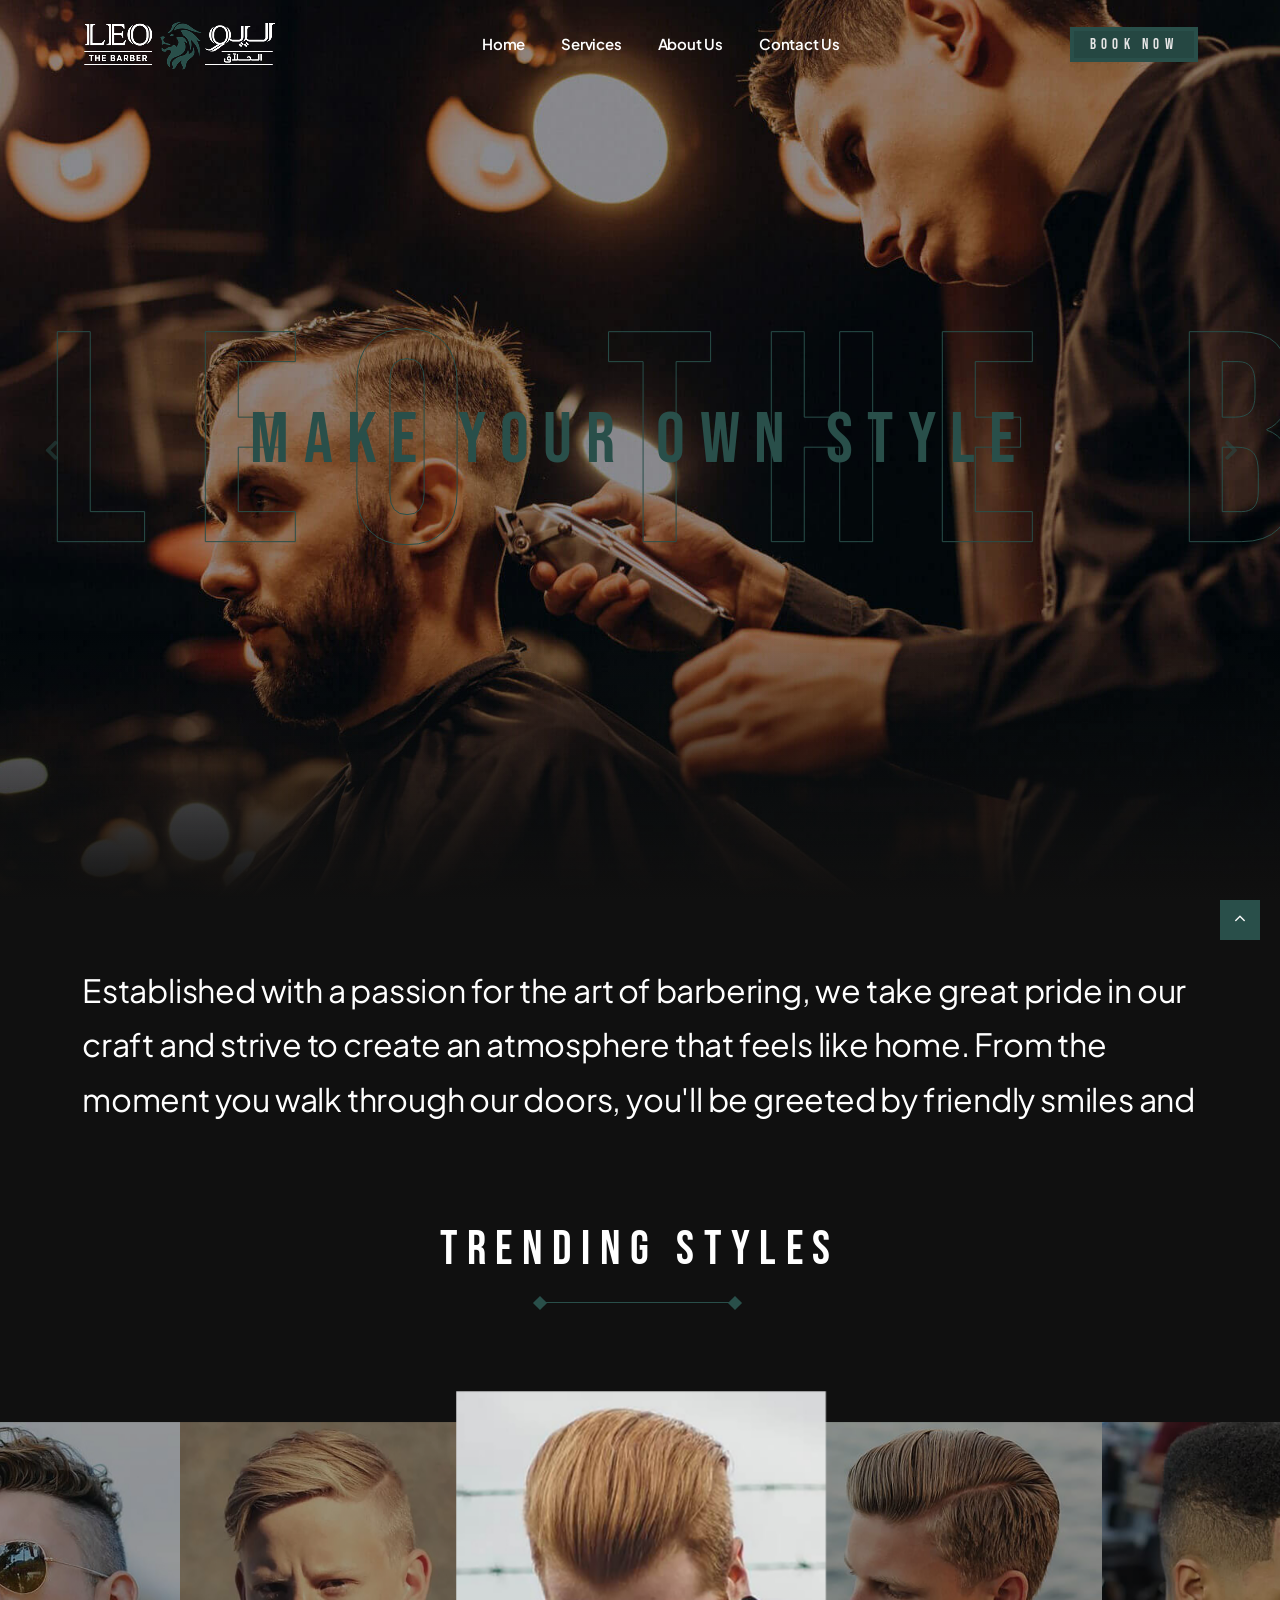
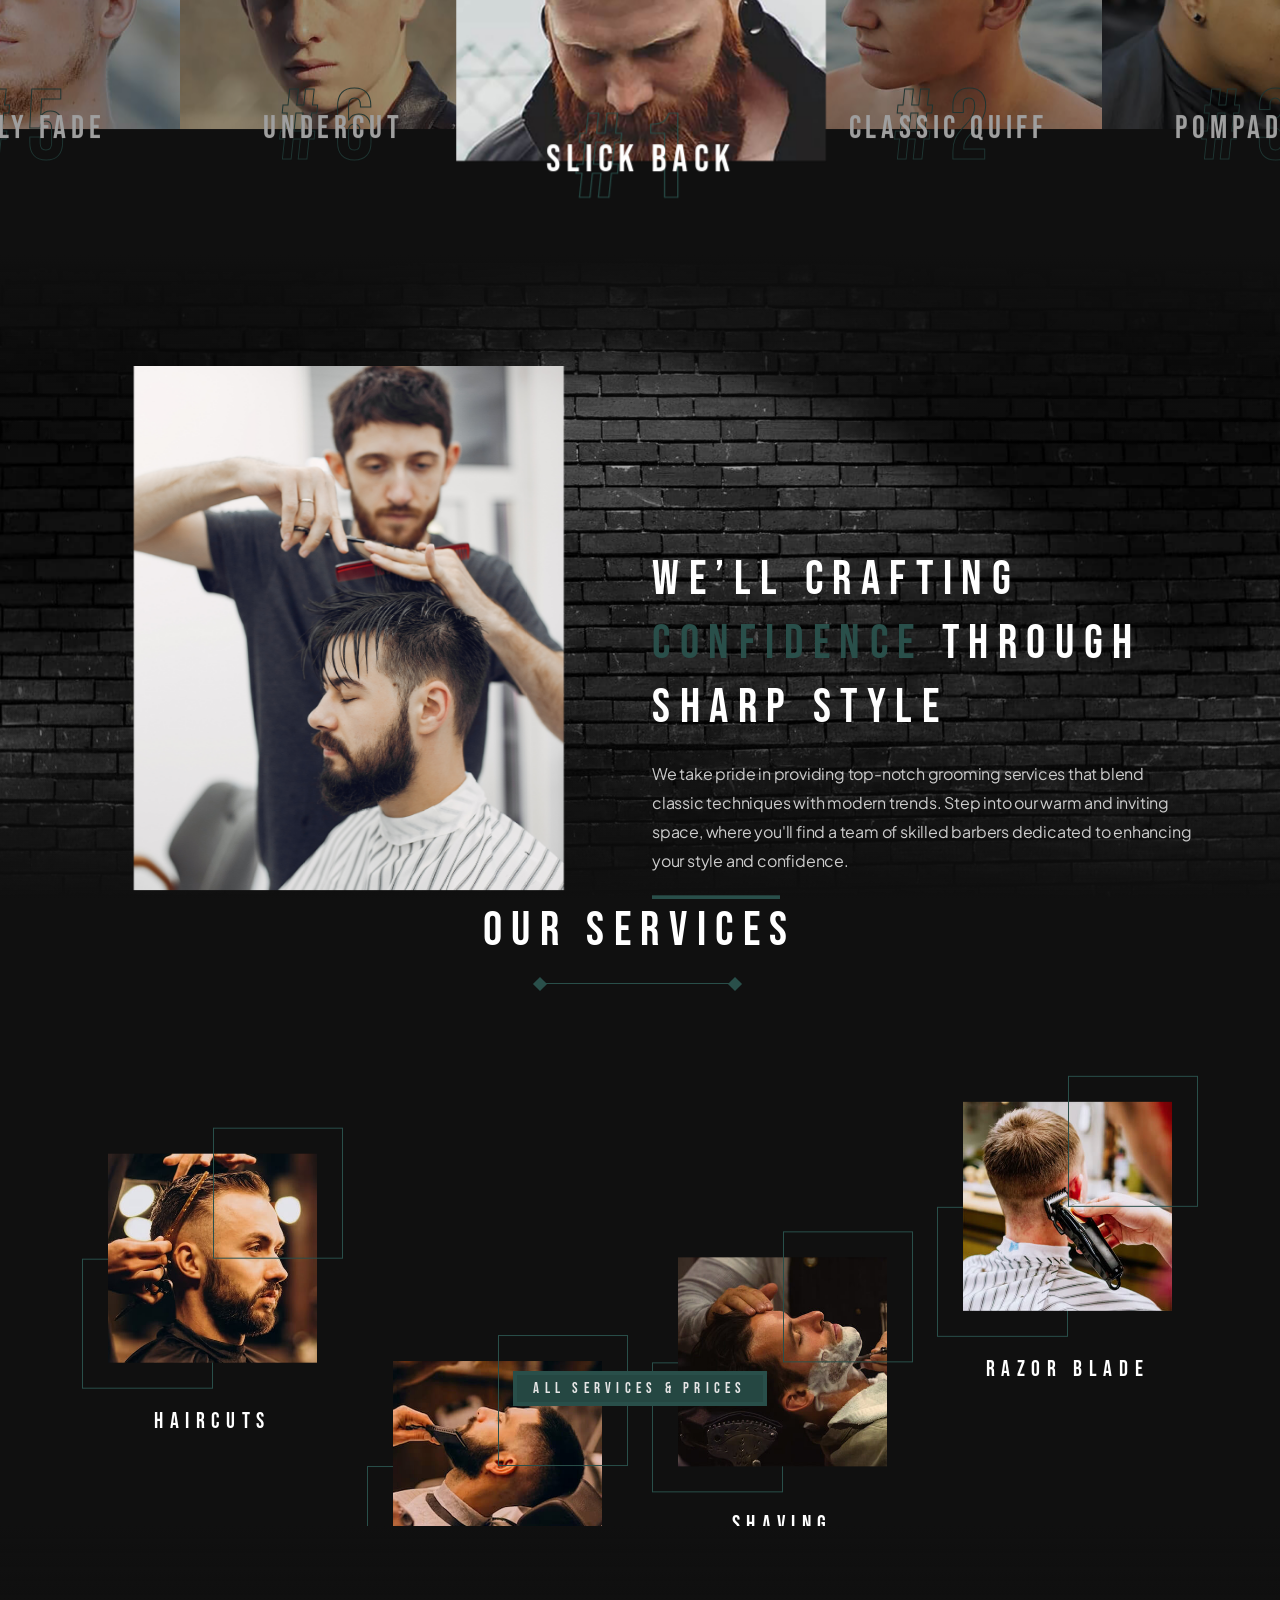
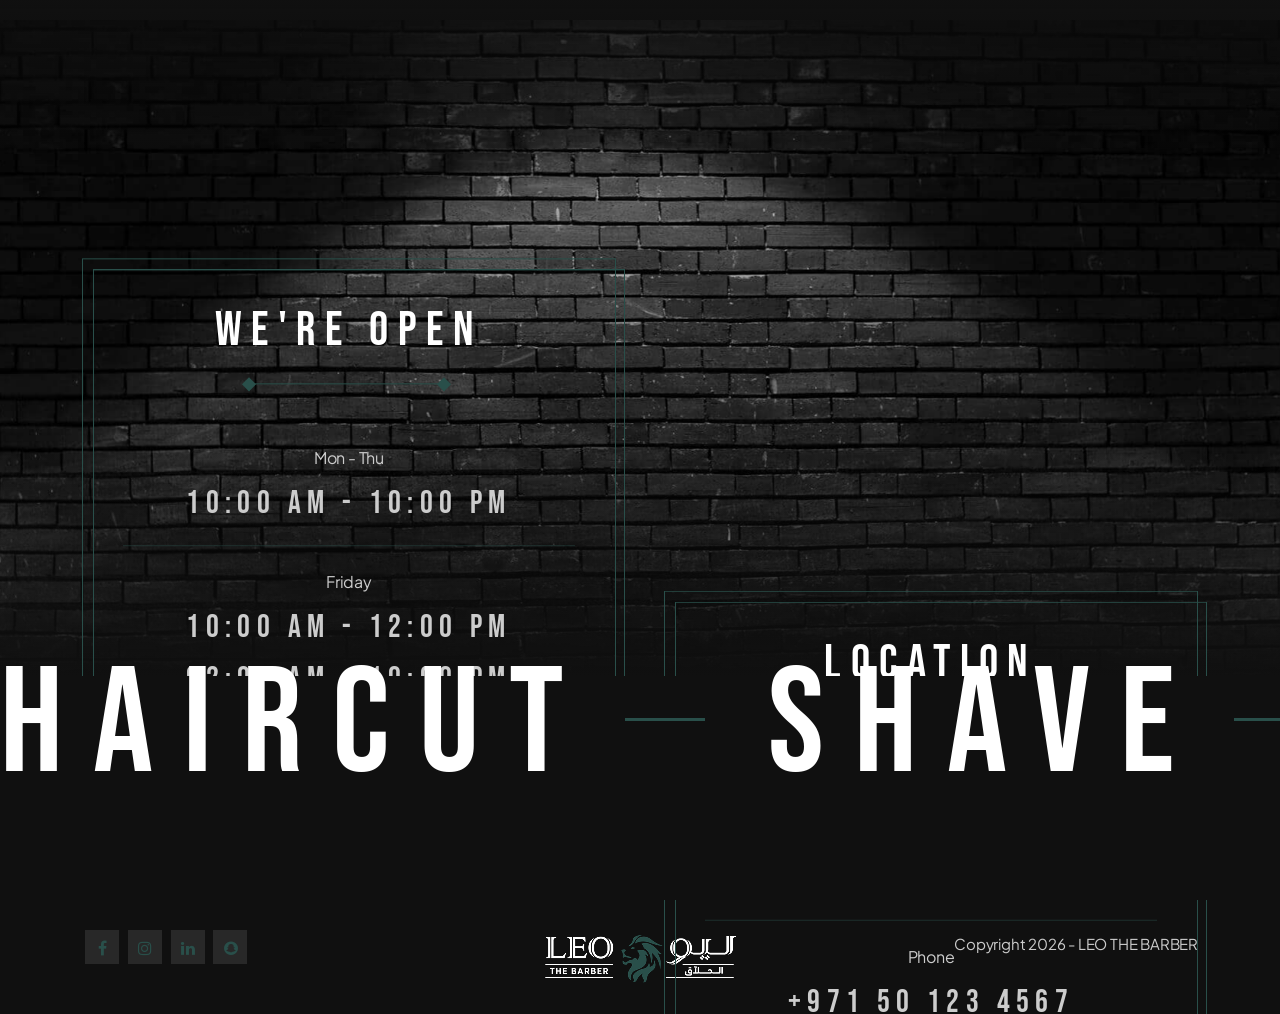
==== index.html @ 0f08e8a2 "leo demo" ====
<!DOCTYPE html>
<html lang="zxx">

<head>
    <title>LEO THE BARBER - Best Barber Shop in Dubai — Best barber shop in Dubai for men</title>
    <link rel="icon" href="images/icon.png" type="image/gif" sizes="16x16">
    <meta content="text/html;charset=utf-8" http-equiv="Content-Type">
    <meta content="width=device-width, initial-scale=1.0" name="viewport">
    <meta content="LEO THE BARBER - Best Barber Shop in Dubai — Best barber shop in Dubai for men" name="description">
    <meta content="" name="keywords">
    <meta content="" name="author">
    <!-- CSS Files
    ================================================== -->
    <link href="css/bootstrap.min.css" rel="stylesheet" type="text/css" id="bootstrap">
    <link href="css/mdb.min.css" rel="stylesheet" type="text/css" id="mdb">
    <link href="css/plugins.css" rel="stylesheet" type="text/css">
    <link href="css/style.css" rel="stylesheet" type="text/css">
    <link href="css/coloring.css" rel="stylesheet" type="text/css">
    <!-- color scheme -->
    <link id="colors" href="css/colors/scheme-01.css" rel="stylesheet" type="text/css">
</head>

<body class="dark-scheme">
    <div id="wrapper">

        <!-- page preloader begin -->
        <div id="de-loader"></div>
        <!-- page preloader close -->

        <!-- header begin -->
        <header class="transparent">
            <div class="container">
                <div class="row">
                    <div class="col-md-12">
                        <div class="de-flex sm-pt10">
                            <div class="de-flex-col">
                                <div class="de-flex-col">
                                    <!-- logo begin -->
                                    <div id="logo">
                                        <a href="index.html">
                                            <img class="logo-main" src="images/logo.png" alt="">
                                            <img class="logo-mobile" src="images/logo-mobile.png" alt="">
                                        </a>
                                    </div>
                                    <!-- logo close -->
                                </div>
                            </div>
                            <div class="de-flex-col header-col-mid">
                                <ul id="mainmenu">
                                    <li><a href="index.html">Home</a></li>
                                    <li><a href="services.html">Services</a></li>
                                    <li><a href="about.html">About Us</a></li>
                                    <li><a href="contact.html">Contact Us</a></li>
                                </ul>
                            </div>
                            <div class="de-flex-col">
                                <div class="menu_side_area">
                                    <a href="contact.html" class="btn-main">Book Now</a>
                                    <span id="menu-btn"></span>
                                </div>
                            </div>
                        </div>
                    </div>
                </div>
            </div>
        </header>
        <!-- header close -->
        <!-- content begin -->
        <div class="no-bottom no-top" id="content">
            <div id="top"></div>
            <section id="de-carousel" class="no-top no-bottom carousel slide text-light carousel-fade"
                data-mdb-ride="carousel" data-mdb-interval="5000" data-mdb-pause="false">
                <!-- Inner -->
                <div class="carousel-inner">
                    <!-- Single item -->
                    <div class="carousel-item active jarallax">
                        <img src="images/background/9.jpg" class="jarallax-img" alt="">
                        <div class="d-content relative z1000">
                            <div class="wm wm-carousel mt-30" data-jarallax-element="-50">
                                <div class="wow fadeInRight">LEO THE BARBER <span class="t2">barbershop</span></div>
                            </div>
                            <div class="top-center">
                                <div class="wow fadeInRight">
                                    <h1 class="id-color">Make Your Own Style</h1>
                                </div>
                            </div>
                            <div class="v-center">
                                <div class="container">
                                    <div class="row align-items-center">
                                        <div class="col-lg-6 offset-lg-3 d-flex">
                                        </div>
                                    </div>
                                </div>
                            </div>
                        </div>
                        <div class="de-gradient-edge-bottom"></div>
                    </div>
                    <!-- Single item -->
                    <div class="carousel-item jarallax">
                        <img src="images/background/2.jpg" class="jarallax-img" alt="">
                        <div class="d-content relative z1000">
                            <div class="wm wm-carousel mt-30" data-jarallax-element="-50">
                                <div class="wow fadeInRight">THE BEST CUT <span class="t2">in town</span></div>
                            </div>
                            <div class="top-center">
                                <div class="wow fadeInRight">
                                    <h1 class="id-color">Fresh Style, Fresh Vibes</h1>
                                </div>
                            </div>
                            <div class="v-center">
                                <div class="container">
                                    <div class="row align-items-center">
                                        <div class="col-lg-6 offset-lg-3 d-flex">
                                        </div>
                                    </div>
                                </div>
                            </div>
                        </div>
                        <div class="de-gradient-edge-bottom"></div>
                    </div>
                    <!-- Single item -->
                    <div class="carousel-item jarallax">
                        <img src="images/background/3.jpg" class="jarallax-img" alt="">
                        <div class="d-content relative z1000">
                            <div class="wm wm-carousel mt-30" data-jarallax-element="-50">
                                <div class="wow fadeInRight">YOUR LOOK <span class="t2">redefined</span></div>
                            </div>
                            <div class="top-center">
                                <div class="wow fadeInRight">
                                    <h1 class="id-color">Step In Stylish</h1>
                                </div>
                            </div>
                            <div class="v-center">
                                <div class="container">
                                    <div class="row align-items-center">
                                        <div class="col-lg-6 offset-lg-3 d-flex">
                                        </div>
                                    </div>
                                </div>
                            </div>
                        </div>
                        <div class="de-gradient-edge-bottom"></div>
                    </div>

                </div>
                <!-- Inner -->

                <!-- Controls -->
                <a class="carousel-control-prev" href="#de-carousel" role="button" data-mdb-slide="prev">
                    <span class="carousel-control-prev-icon" aria-hidden="true"></span>
                    <span class="sr-only">Previous</span>
                </a>
                <a class="carousel-control-next" href="#de-carousel" role="button" data-mdb-slide="next">
                    <span class="carousel-control-next-icon" aria-hidden="true"></span>
                    <span class="sr-only">Next</span>
                </a>
            </section>

            <section aria-label="section" class="no-top no-bottom">

                <div class="container">
                    <div class="row">
                        <div class="col-lg-12" data-jarallax-element="-50">
                            <p class="lead big wow fadeInUp">Established with a passion for the art of barbering, we
                                take great pride in our craft and strive to create an atmosphere that feels like home.
                                From the moment you walk through our doors, you'll be greeted by friendly smiles and a
                                warm ambiance that instantly puts you at ease.
                            </p>
                        </div>
                    </div>
                </div>
            </section>

            <section id="section-trending" class="pt80">
                <div class="container-fluid">
                    <div class="row">
                        <div class="col-lg-8 offset-lg-2 text-center">
                            <h2 class="wow fadeIn">Trending Styles</h2>
                            <div class="de-separator"></div>
                            <div class="spacer-single"></div>
                        </div>
                    </div>
                    <div class="row">
                        <div class="col-lg-12" data-jarallax-element="-20">
                            <div class="d-carousel wow fadeInRight">
                                <div id="item-carousel-big" class="owl-carousel no-hide owl-center" data-wow-delay="1s">
                                    <div class="c-item">
                                        <a href="#">
                                            <span class="c-item_info">
                                                <span class="c-item_title">Slick Back</span>
                                                <span class="c-item_wm">#1</span>
                                            </span>

                                            <div class="c-item_wrap">
                                                <img src="images/hairstyles/1.jpg" class="lazy img-fluid" alt="">
                                            </div>
                                        </a>
                                    </div>

                                    <div class="c-item">
                                        <a href="#">
                                            <span class="c-item_info">
                                                <span class="c-item_title">Classic Quiff</span>
                                                <span class="c-item_wm">#2</span>
                                            </span>

                                            <div class="c-item_wrap">
                                                <img src="images/hairstyles/2.jpg" class="lazy img-fluid" alt="">
                                            </div>
                                        </a>
                                    </div>

                                    <div class="c-item">
                                        <a href="#">
                                            <span class="c-item_info">
                                                <span class="c-item_title">Pompadour</span>
                                                <span class="c-item_wm">#3</span>
                                            </span>

                                            <div class="c-item_wrap">
                                                <img src="images/hairstyles/3.jpg" class="lazy img-fluid" alt="">
                                            </div>
                                        </a>
                                    </div>

                                    <div class="c-item">
                                        <a href="#">
                                            <span class="c-item_info">
                                                <span class="c-item_title">Fringe</span>
                                                <span class="c-item_wm">#4</span>
                                            </span>

                                            <div class="c-item_wrap">
                                                <img src="images/hairstyles/4.jpg" class="lazy img-fluid" alt="">
                                            </div>
                                        </a>
                                    </div>


                                    <div class="c-item">
                                        <a href="#">
                                            <span class="c-item_info">
                                                <span class="c-item_title">Curly Fade</span>
                                                <span class="c-item_wm">#5</span>
                                            </span>

                                            <div class="c-item_wrap">
                                                <img src="images/hairstyles/5.jpg" class="lazy img-fluid" alt="">
                                            </div>
                                        </a>
                                    </div>

                                    <div class="c-item">
                                        <a href="#">
                                            <span class="c-item_info">
                                                <span class="c-item_title">Undercut</span>
                                                <span class="c-item_wm">#6</span>
                                            </span>

                                            <div class="c-item_wrap">
                                                <img src="images/hairstyles/6.jpg" class="lazy img-fluid" alt="">
                                            </div>
                                        </a>
                                    </div>

                                </div>
                                <div class="d-arrow-left mod-a"><i class="fa fa-angle-left"></i></div>
                                <div class="d-arrow-right mod-a"><i class="fa fa-angle-right"></i></div>
                            </div>
                            <div class="spacer-double"></div>
                        </div>
                    </div>
                </div>
            </section>

            <section class="no-top jarallax">
                <div class="de-gradient-edge-top"></div>
                <img src="images/background/1.jpg" class="jarallax-img" alt="">
                <div class="container relative z1000">
                    <div class="row align-items-center">
                        <div class="col-lg-6" data-jarallax-element="-30">
                            <img src="images/misc/man-2.png" class="img-fluid wow fadeInRight" alt="">
                        </div>
                        <div class="col-lg-6" data-jarallax-element="-60">
                            <h2 class="wow fadeInRight" data-wow-delay=".3s">We’ll Crafting <span
                                    class="id-color">Confidence</span> Through Sharp Style</h2>
                            <p class="wow fadeInRight" data-wow-delay=".4s">We take pride in providing top-notch
                                grooming services that blend classic techniques with modern trends. Step into our warm
                                and inviting space, where you'll find a team of skilled barbers dedicated to enhancing
                                your style and confidence.</p>
                            <a href="book.html" class="btn-main wow fadeInRight" data-wow-delay=".5s">Book Now</a>
                        </div>
                    </div>
                </div>
                <div class="de-gradient-edge-bottom"></div>
            </section>

            <section aria-label="section" class="no-top">
                <div class="container">
                    <div class="row">
                        <div class="col-lg-12 text-center">
                            <h2 class="wow fadeIn">Our Services</h2>
                            <div class="de-separator"></div>
                        </div>
                        <div class="col-lg-3 text-center" data-jarallax-element="-20">
                            <div class="de-box-a">
                                <div class="d-image">
                                    <img src="images/services/1.jpg" alt="">
                                </div>
                                <div class="d-deco-1"></div>
                                <div class="d-deco-2"></div>
                            </div>
                            <div class="spacer-20"></div>
                            <h4>Haircuts</h4>
                        </div>

                        <div class="col-lg-3 text-center" data-jarallax-element="-60">
                            <div class="de-box-a">
                                <div class="d-image">
                                    <img src="images/services/2.jpg" alt="">
                                </div>
                                <div class="d-deco-1"></div>
                                <div class="d-deco-2"></div>
                            </div>
                            <div class="spacer-20"></div>
                            <h4>Beard</h4>
                        </div>

                        <div class="col-lg-3 text-center" data-jarallax-element="-40">
                            <div class="de-box-a">
                                <div class="d-image">
                                    <img src="images/services/3.jpg" alt="">
                                </div>
                                <div class="d-deco-1"></div>
                                <div class="d-deco-2"></div>
                            </div>
                            <div class="spacer-20"></div>
                            <h4>Shaving</h4>
                        </div>

                        <div class="col-lg-3 text-center" data-jarallax-element="-10">
                            <div class="de-box-a">
                                <div class="d-image">
                                    <img src="images/services/4.jpg" alt="">
                                </div>
                                <div class="d-deco-1"></div>
                                <div class="d-deco-2"></div>
                            </div>
                            <div class="spacer-20"></div>
                            <h4>Razor Blade</h4>
                        </div>
                    </div>
                    <div class="spacer-single"></div>
                    <div class="text-center">
                        <a href="services.html" class="btn-main">All Services &amp; Prices</a>
                    </div>
                </div>
            </section>

            <section class="jarallax no-top">
                <div class="de-gradient-edge-top"></div>
                <img src="images/background/1.jpg" class="jarallax-img" alt="">
                <div class="container relative z1000">
                    <div class="row gx-5">
                        <div class="col-lg-6 text-center" data-jarallax-element="-50">
                            <div class="d-sch-table">
                                <h2 class="wow fadeIn">We're Open</h2>
                                <div class="de-separator"></div>
                                <div class="d-col">
                                    <div class="d-title">Mon - Thu</div>
                                    <div class="d-content ">10:00 AM - 10:00 PM</div>
                                </div>
                                <div class="d-col">
                                    <div class="d-title">Friday</div>
                                    <div class="d-content ">10:00 AM - 12:00 PM</div>
                                    <div class="d-content ">02:00 AM - 10:00 PM</div>
                                </div>
                                <div class="d-col">
                                    <div class="d-title">Sat - Sun</div>
                                    <div class="d-content ">10:00 AM - 10:00 PM</div>
                                </div>
                                <div class="d-deco"></div>
                            </div>
                        </div>

                        <div class="col-lg-6 text-center" data-jarallax-element="-100">
                            <div class="d-sch-table">
                                <h2 class="wow fadeIn">Location</h2>
                                <div class="de-separator"></div>
                                <div class="d-col">
                                    <div class="d-title">Address</div>
                                    <div class="d-content ">Dubai, United Arab Emirates</div>
                                </div>
                                <div class="d-col">
                                    <div class="d-title">Phone</div>
                                    <div class="d-content ">+971 50 123 4567</div>
                                </div>
                                <div class="d-col">
                                    <div class="d-title">Email</div>
                                    <div class="d-content ">info@leothebarber.com</div>
                                </div>
                                <div class="d-deco"></div>
                            </div>
                        </div>
                    </div>
                </div>
                <div class="de-gradient-edge-bottom"></div>
            </section>

            <section aria-label="section" class="no-top">
                <div class="wow fadeInRight d-flex">
                    <div class="de-marquee-list wow">
                        <div class="d-item">
                            <span class="d-item-txt">Haircut</span>
                            <span class="d-item-display">
                                <i class="d-item-block"></i>
                            </span>
                            <span class="d-item-txt">Shave</span>
                            <span class="d-item-display">
                                <i class="d-item-block"></i>
                            </span>
                            <span class="d-item-txt">Faded</span>
                            <span class="d-item-display">
                                <i class="d-item-block"></i>
                            </span>
                            <span class="d-item-txt">Hair Dye</span>
                            <span class="d-item-display">
                                <i class="d-item-block"></i>
                            </span>
                            <span class="d-item-txt">Beard Trim</span>
                            <span class="d-item-display">
                                <i class="d-item-block"></i>
                            </span>
                            <span class="d-item-txt">Hair Color</span>
                            <span class="d-item-display">
                                <i class="d-item-block"></i>
                            </span>
                            <span class="d-item-txt">Facial</span>
                            <span class="d-item-display">
                                <i class="d-item-block"></i>
                            </span>
                            <span class="d-item-txt">Massage</span>
                            <span class="d-item-display">
                                <i class="d-item-block"></i>
                            </span>
                            <span class="d-item-txt">Hair Wash</span>
                            <span class="d-item-display">
                                <i class="d-item-block"></i>
                            </span>
                        </div>
                    </div>
                </div>
            </section>

        </div>
        <!-- content close -->
        <a href="#" id="back-to-top"></a>
        <!-- footer begin -->
        <footer>
            <div class="container">
                <div class="row g-4">

                    <div class="col-lg-4 text-lg-start text-center">
                        <div class="social-icons">
                            <a href="#"><i class="fa fa-facebook fa-lg"></i></a>
                            <a href="#"><i class="fa fa-instagram fa-lg"></i></a>
                            <a href="#"><i class="fa fa-linkedin fa-lg"></i></a>
                            <a href="#"><i class="fa fa-snapchat fa-lg"></i></a>
                        </div>
                    </div>
                    <div class="col-lg-4 text-lg-center text-center">
                        <img src="images/logo.png" class="" alt="">
                    </div>
                    <div class="col-lg-4 text-lg-end text-center">
                        Copyright 2026 - LEO THE BARBER
                    </div>
                </div>
            </div>
        </footer>
        <!-- footer close -->
    </div>

    <!-- Javascript Files
    ================================================== -->
    <script src="js/plugins.js"></script>
    <script src="js/designesia.js"></script>
    <script src="js/custom-marquee.js"></script>
</body>


</html>
---- css/style.css ----
/* ================================================== */

/* Blaxcut
/* created by designesia

@charset "utf-8";

Table of content:

* body
* header
  * subheader
* navigation
* content
* section
* footer
* sidebar
* blog
* products
* contact
* elements
  * address
  * border
  * box icon
  * breadcrumb
  * button and link
  * columns
  * counter
  * divider
  * dropcap
  * heading
  * icon font
  * list
  * map
  * package
  * page heading
  * pagination
  * pricing
  * preloader
  * progress bar
  * social icons
  * spacer
  * tabs
  * team
  * testimonial
* plugins
* media query
*/

/* ================================================== */

/* ================================================== */
/* import fonts */
/* ================================================== */

@import url('https://fonts.googleapis.com/css2?family=Plus+Jakarta+Sans:ital,wght@0,200;0,300;0,400;0,500;0,600;0,700;0,800;1,200;1,300;1,400;1,500;1,600;1,700;1,800&amp;display=swap');
@import url('https://fonts.googleapis.com/css2?family=Bebas+Neue:ital,wght@0,200;0,300;0,400;0,500;0,600;0,700;0,800;1,200;1,300;1,400;1,500;1,600;1,700;1,800&amp;display=swap');

/* ================================================== */
/* import icons */
/* ================================================== */

@import url("../fonts/font-awesome/css/font-awesome.css");
@import url("../fonts/elegant_font/HTML_CSS/style.css");
@import url("../fonts/et-line-font/style.css");
@import url("../fonts/icofont/icofont.min.css");

* {
  --title-font: "Bebas Neue", Helvetica, Arial, sans-serif;
  --body-font: "Plus Jakarta Sans", Helvetica, Arial, sans-serif;
  --border-default: solid 1px rgba(30, 30, 30, 1);
  --bg-color-even: #E8E8E8;
  --bg-color-odd: #F4F4F4;
  --bg-color-dark: #101010;
  --body-font-color: #757575;
  --dark-body-font-color: #cccccc;

}

.g-custom {
  --bs-gutter-x: 30px;
  --bs-gutter-y: 30px;
}

.g-custom-x {
  --bs-gutter-x: 30px;
}

/* ================================================== */


/* body */


/* ================================================== */

html {
  overflow-x: hidden;
  padding: 0;
  margin: 0;
  background: #ffffff;
}

body {
  font-family: var(--body-font);
  font-size: 16px;
  font-weight: 400;
  color: var(--body-font-color);
  padding: 0;
  line-height: 1.8em;
  word-spacing: 0px;
  letter-spacing: -0.2px;
}

.dark-scheme {
  color: var(--dark-body-font-color);
}

body.dark-scheme {
  background: var(--bg-color-even);
}

body.boxed {
  margin: 30px;
  overflow: hidden;
  border: solid 1px #eee;
}

body .owl-stage .owl-item {
  margin-bottom: 15px;

}

#wrapper {
  position: relative;
  overflow: hidden;
}

.de-navbar-left #wrapper {
  overflow: visible;
}

a,
a:hover {
  text-decoration: none;
}

a.a-underline {
  display: inline-block;
  position: relative;
  overflow: hidden;
}

a.a-underline span {
  display: block;
  position: relative;
  left: 0;
  bottom: 0;
  border-bottom: solid 1px #333;
  width: 0;
}

a.a-underline:hover span {
  width: 100%;
}

/* ================================================== */


/*  header  */


/* ================================================== */

header {
  width: 100%;
  position: absolute;
  left: 0;
  z-index: 1001;
  background: #2b313f;
  margin: 0;
  border-bottom: solid 1px rgba(255, 255, 255, 0);
}

header.header-s1 {
  top: 0;
}

header .info {
  display: none;
  color: #fff;
  padding: 10px 0 10px 0;
  width: 100%;
  z-index: 100;
  background: #242424;
}

header .info .col {
  display: inline-block;
  font-size: 12px;
}

header .info .col {
  padding-right: 30px;
}

header .info .col:last-child {
  padding-right: 0px;
}

header .info i {
  font-size: 14px;
  margin-right: 15px;
}

header .info .social.col {
  border: none;
}

header .info .social i {
  color: #fff;
  font-size: 14px;
  display: inline-block;
  float: none;
  padding: 0 10px 0 10px;
  margin: 0;
}

header .info strong {
  font-size: 12px;
}

header.header-bg {
  background: rgba(0, 0, 0, 0.5);
}

header.transparent {
  background: none;
}

body:not(.side-layout) header:not(.smaller):not(.header-mobile).header-light.transparent {
  background: rgba(255, 255, 255, 0.0);
}

header.autoshow {
  top: -120px;
  height: 70px !important;
}

header.autoshow.scrollOn,
header.autoshow.scrollOff {
  -o-transition: .5s;
  -ms-transition: .5s;
  -moz-transition: .5s;
  -webkit-transition: .5s;
  transition: .5s;
  outline: none;
}

header.autoshow.scrollOn {
  top: 0;
}

header.autoshow.scrollOff {
  top: -120px;
}

header div#logo {
  color: white;
  -webkit-transition: all 0.3s;
  -moz-transition: all 0.3s;
  -ms-transition: all 0.3s;
  -o-transition: all 0.3s;
  transition: all 0.3s;
}

header .logo-2 {
  display: none;
}

header .logo-scroll {
  display: none;
}

header .logo,
header .logo-2 {
  font-family: var(--body-font);
  color: #fff;
  font-size: 40px;
  font-weight: 300;
}

header .logo-2 {
  color: #333;
}

header.header-full nav {
  float: left;
}

header nav a {
  -webkit-transition: all 0.3s;
  -moz-transition: all 0.3s;
  -ms-transition: all 0.3s;
  -o-transition: all 0.3s;
  transition: all 0.3s;
}

header nav a:hover {
  color: #555;
}

header.smaller #mainmenu ul ul {
  top: 0px;
}

header.smaller {
  position: fixed;
  top: 0px;
  background: rgba(255, 255, 255, .5);
}


.scroll-down {
    margin-top: -90px;
}

.scroll-up {
    margin-top: 0;
}

header.header-center.scroll-down{
  margin-top: -175px;
}

header.header-center #logo-center{
  display: inline-block;
  padding-top: 40px;
}

header.header-center #mainmenu{
  display: inline-block;
}

header.header-center{
  text-align: center;
}

header.header-center #logo{
  display: none;
}

.dark-scheme header.smaller {
  background: rgba(16, 16, 16, .8);
}

header.smaller .btn-rsvp {
  height: 100px;
  padding-top: 55px;
}

.boxed header.smaller {
  margin-top: 0px;
}

header.smaller div#logo,
header.s2 div#logo {}

header.smaller .logo-init {
  display: none;
}

header.smaller #topbar.topbar-dark {
  background: rgba(34, 34, 34, .05);
}

header.smaller #topbar.topbar-dark a {
  color: #333333;
}

header .logo-mobile {
  display: none;
}

header.smaller.scroll-dark {
  background: var(--bg-color-even);
}

header.header-light .h-phone,
header.smaller.scroll-light .h-phone {
  color: #202020;
}

header:not(.header-light).smaller.scroll-light div#logo .logo {
  display: none;
}

header.smaller.scroll-light div#logo .logo-2 {
  display: inline-block;
}

header.smaller.scroll-light div#logo .logo-scroll {
  display: inline-block;
}

header.smaller.header-light div#logo .logo {
  display: none;
}

header.smaller.scroll-light .social-icons i {
  color: #333;
}

header.smaller.scroll-light #mainmenu li a,
header.smaller.scroll-light #mainmenu li.has-child:after {
  color: #333333;
}

header.smaller.scroll-light #mainmenu li li a:hover {
  color: #ffffff;
}

.logo-smaller div#logo {
  width: 150px;
  height: 30px;
  line-height: 65px;
  font-size: 30px;
}

.logo-smaller div#logo img {
  font-size: 30px;
}

header.smaller div#logo .logo-1 {
  display: none;
}

header.smaller div#logo .logo-2 {
  display: inline-block;
}

.logo-small {
  margin-bottom: 20px;
}

header.de_header_2 {
  height: 125px;
}

header.de_header_2.smaller {
  height: 70px;
}

header.de_header_2.smaller .info {
  position: absolute;
  opacity: 0;
  z-index: -1;
}

header.header-full {
  padding-left: 40px;
  padding-right: 40px;
}

header .header-row {
  text-align: center;
}

header .header-col {
  position: relative;
  height: 100%;
}

/* left col header */
header .header-col.left {
  float: left;
  padding: 0 30px 0 0;
  /* border-right:solid 1px rgba(255,255,255,.2); */
}

/* middle col header */
header .header-col.mid {
  float: right;
}

header .header-col.mid .social-icons {
  float: right;
  /* border-left:solid 1px rgba(255,255,255,.2); */
  padding: 0 30px 0 30px;
}


.header-col-right {
  text-align: right;
}


.de-navbar-left {
  background: #151618;
}

.de-navbar-left #logo {
  padding: 40px;
  text-align: center;
  width: 100%;
}

.de-navbar-left header {
  position: relative;
  display: block;
  width: 100%;
  height: 100%;
  left: 0;
  background: none;
  padding: 30px;
  padding-right: 20px;
}

.de-navbar-left header #mainmenu {
  float: none;
  margin: 0;
  padding: 0;
}

.de-navbar-left header #mainmenu>li {
  display: block;
  margin: 0;
  float: none;
  text-align: center;
  font-family: var(--body-font);
  letter-spacing: 5px;
  font-size: 14px;
  padding: 0;
  padding-top: 10px;
  padding-bottom: 10px;
  border-bottom: solid 1px rgba(255, 255, 255, .1);
}

.de_light.de-navbar-left header #mainmenu>li {
  border-bottom: solid 1px rgba(0, 0, 0, .05);
}

.de-navbar-left header #mainmenu>li>a {
  padding: 0;
  opacity: .5;
}

.de_light.de-navbar-left header #mainmenu>li>a {
  color: #222;
}

.de-navbar-left header #mainmenu>li a:hover {
  opacity: 1;
}

.de-navbar-left header #mainmenu>li>a:after {
  content: none;
}

.de-navbar-left header nav {
  float: none;
}

/* subheader */

#subheader {
  text-align: center;
  overflow: hidden;
  padding: 50px 0 120px 0;
  position: relative;
}

#subheader h1 {
  font-size: 48px;
  margin-top: 100px;
  margin-bottom: 10px;
  letter-spacing: 1rem;
  margin-left: .5rem;
}

#subheader.dark {
  background-color: #1A1C26;
}

#subheader.dark h1 {
  color: #fff;
}

.de-navbar-left #subheader {
  padding-bottom: 120px;
}

#subheader .crumb {
  font-size: 14px;
  letter-spacing: 3px;
}

#subheader.text-light .crumb {
  color: #fff;
}

#subheader .small-border-deco {
  display: block;
  margin: 0 auto;
  margin-top: 20px;
  width: 100%;
  height: 1px;
  background: rgba(255, 255, 255, .1);
}

#subheader .small-border-deco span {
  display: block;
  margin: 0 auto;
  height: 2px;
  width: 100px;
}

#subheader.dark h2,
#subheader.dark h4 {
  color: #fff;
}

#subheader.dark h2 {
  font-size: 48px;
}

#subheader.s2 {
  text-align: left;
  padding: 120px 0 20px;
  border: solid 1px #ddd;
  border-left: none;
  border-right: none;
}

.rtl #subheader.s2 {
  text-align: right;
}


#subheader.s2 h1,
#subheader.s2 .crumb {
  margin: 0;
  padding: 0;
}

#subheader.s2 .crumb {
  float: right;
  margin-top: 10px;
}

.rtl #subheader.s2 .crumb {
  float: left;
}

#subheader.sh-plain {
  padding: 100px 0 60px 0;
}

.de-navbar-left.de_light #subheader h1 {
  color: #222;
}

#profile_banner {
  min-height: 360px;
}

/* ================================================== */


/* navigation */


/* ================================================== */

#mainmenu {
  font-family: var(--body-font);
  font-size: 15px;
  margin: 0 auto;
  float: none;
}

#mainmenu.s2{
  font-family: var(--body-font);
}

#mainmenu ul {
  margin: 0px 0px;
  padding: 0px;
  height: 30px;
  background: #ffffff;
  color: var(--body-font-color);
}

#mainmenu ul:not(.mega) {
  border: solid 1px #dddddd;
}

.dark-scheme #mainmenu ul {
  background: #101010;
  border: solid 1px rgba(255, 255, 255, .1);
}

.dark-scheme #mainmenu ul.mega {
  background: #101010;
}

#mainmenu li {
  margin: 0px 0px;
  padding: 0px 0px;
  float: left;
  display: inline;
  list-style: none;
  position: relative;
}

#mainmenu>li {
  margin-right: 30px;
}

#mainmenu>li.has-child:after {
  font-family: FontAwesome;
  content: "\f078";
  padding-left: 5px;
  font-size: 8px;
  position: relative;
  top: -2px;
}

.rtl #mainmenu li.has-child:after {
  padding-left: 15px;
}

.header-light #mainmenu li.has-child:after {
  color: rgba(0, 0, 0, .5);
}

#mainmenu li>a {
  font-weight: 600;
  padding-right: 6px;
}

#mainmenu.s2 li>a{
  letter-spacing: 0;
}

#mainmenu li.has-child>a {
  padding-right: 0px;
}

#mainmenu a {
  position: relative;
  display: inline-block;
  padding: 30px 0;
  text-decoration: none;
  color: #ffffff;
  text-align: center;
  outline: none;
}

#mainmenu p {
  line-height: 1.8em;
  margin-bottom: 0;
}

header.header-light #mainmenu a {
  color: #35404e;
}

#mainmenu a span:not(.badge) {
  position: relative;
  width: 0%;
  color: #ffffff;
  display: block;
  font-size: 10px;
  text-transform: uppercase;
  line-height: 14px;
  border-bottom: solid 2px #ffffff;
}

#mainmenu li:hover a span:not(.badge) {
  width: 100%;
}

#mainmenu li li a span:not(.badge) {
  float: right;
  margin-top: 5px;
}

#mainmenu a.active span:not(.badge) {
  width: 100%;
  margin-left: 0%;
}

.header-light {
  border-bottom: solid 1px rgba(255, 255, 255, 0);
}

.header-light #mainmenu>li>a {
  color: #222;
}

#mainmenu li li {
  font-family: var(--body-font);
  font-size: 14px;
}

#mainmenu li li:last-child {
  border-bottom: none;
}

#mainmenu li li a {
  padding: 5px 15px;
  border-top: none;
  color: #606060;
  width: 100%;
  border-left: none;
  text-align: left;
  font-weight: normal;
  border-bottom: solid 1px rgba(255, 255, 255, .1);
  letter-spacing: 0;
}

#mainmenu li:last-child>a {
  border-bottom: none;
}

.dark-scheme #mainmenu li li a {
  color: #ffffff;
}

.rtl #mainmenu li li a {
  text-align: right;
}

#mainmenu li li a:hover {
  color: #111;
}

#mainmenu li li a:after {
  content: none;
}

#mainmenu li li a:hover,
#mainmenu ul li:hover>a {
  color: #fff;
}

#mainmenu li ul {
  width: 190px;
  height: auto;
  position: absolute;
  left: 0px;
  z-index: 10;
  visibility: hidden;
  opacity: 0;
  border-radius: 3px;
}

#mainmenu ul li b {
  background: #333;
  color: #ffffff;
  padding: 0 3px;
  padding-bottom: 3px;
  font-size: 10px;
  margin-right: 3px;
  border-radius: 2px;
  -moz-border-radius: 2px;
  -webkit-border-radius: 2px;
}

#mainmenu li li {
  font-size: 14px;
  display: block;
  float: none;
  text-transform: none;
}

#mainmenu li:hover>ul {
  visibility: visible;
  opacity: 1;
  margin-top: 0px;
}

/* before edited 
#mainmenu li ul ul {
    left: 100%;
    top: 0px;
}
*/

#mainmenu li ul ul {
  top: 0px;
  margin-left: 188px;
}

#mainmenu select {
  padding: 10px;
  height: 36px;
  font-size: 14px;
  border: none;
  background: #ff4200;
  color: #eceff3;
}

#mainmenu select option {
  padding: 10px;
}

#mainmenu .btn-type {
  padding: 0;
  margin: 0;
}

#mainmenu .btn-type a {
  background: #eee;
  padding: 0;
  margin: 0;
}

#mainmenu>li ul.mega {
  position: fixed;
  left: 0;
  height: 0%;
  width: 100%;
  visibility: hidden;
  opacity: 0;
  overflow: hidden;
  padding: 0;
  -webkit-box-shadow: none;
  -moz-box-shadow: none;
  box-shadow: none;
  background: none;
}

#mainmenu>li ul.mega .sb-menu {
  background: #fff;
  border-radius: 6px;
  -moz-border-radius: 6px;
  -webkit-border-radius: 6px;
  border: solid 1px #dddddd;
}

.dark-scheme #mainmenu>li ul.mega .sb-menu {
  background: #101010;
  border-color: rgba(255, 255, 255, .1);
}

#mainmenu li:hover ul.mega {
  visibility: visible;
  opacity: 1;
}

#mainmenu li ul.mega>li,
#mainmenu li ul.mega>li a {
  width: 100%;
}

#mainmenu li ul.mega li.title {
  padding: 0px 10px 15px 10px;
  text-align: left;
  color: #fff;
  font-weight: bold;
}

#mainmenu li ul.mega>li ul {
  position: static;
  visibility: visible;
  opacity: 1;
  left: 0;
  float: none;
  width: 100%;
}

#mainmenu ul.mega>li ul li {
  margin: 0;
  padding: 0;
}

#mainmenu ul.mega>li ul li:last-child {
  border-bottom: none;
}

#mainmenu li ul.mega .menu-content {
  background: #171A21;
  padding: 30px;
}

#mainmenu li ul.mega li.title {
  font-family: var(--main-font);
  padding: 0px;
  text-align: left;
  font-weight: bold;
  color: #586383;
}

#mainmenu ul.mega>li ul {
  border: none;
}

#mainmenu li ul.mega ul li a {
  background: none;
  padding: 2px 0;
}

#mainmenu li ul.mega ul li a:hover {
  color: #35404e;
}

#mainmenu .box-icon {
  margin-bottom: 10px;
  line-height: 1.6em;
  background: rgba(var(--primary-color-rgb), .1);
  padding: 15px;
  margin: 0;
  height: 100%;
}

#mainmenu .box-icon:hover {
  background: rgba(var(--secondary-color-rgb), .2);
}


.menu-col {
  list-style: none;
  margin: 0;
  padding: 0;
  font-weight: 500;
  font-size: 16px;
}

.menu-col i {
  margin-right: 10px;
  text-align: center;
  min-width: 20px;
}

.menu-col li {
  margin-bottom: 10px;
}

.menu-col li a {
  padding: 10px 16px;
  display: block;
  color: #333333;
  border-radius: 6px;
  -moz-border-radius: 6px;
  -webkit-border-radius: 6px;
}

.menu-col li a.active,
.menu-col li a.active i {
  color: #ffffff;
}



header.header-mobile #mainmenu>li ul.mega {
  visibility: visible;
  opacity: 1;
}

header:not(.header-mobile) #mainmenu>li:hover ul.mega {
  height: auto;
}

/* menu toggle for mobile */

#menu-btn {
  display: none;
  float: right;
  width: 32px;
  height: 32px;
  padding: 4px;
  text-align: center;
  cursor: poInter;
  color: #fff;
  margin-top: 0px;
  margin-left: 20px;
  line-height: 1.5em;
}

#menu-btn:before {
  font-family: FontAwesome;
  content: "\f0c9";
  font-size: 20px;
}

#menu-btn:hover {
  background: #fff;
}

#menu-btn:hover:before {
  color: #222;
}

.rtl #menu-btn {
  float: left;
}

header.header-mobile.header-light,
header.header-mobile.header-light #menu-btn,
header.header-mobile.header-light #menu-btn:hover {
  background: none;
}

header.header-mobile.header-light #menu-btn {
  color: #222;
}


header.header-mobile.header-center #logo{
  display: block;
}

header.header-mobile.header-center #logo-center{
  display: none;
}

/* user account menu */

.de-login-menu {
  position: relative;
}

.de-menu-profile {
  cursor: pointer;
}

.de-menu-profile img {
  width: 38px;
  border-radius: 30px;
  -moz-border-radius: 30px;
  -webkit-border-radius: 30px;
  margin-left: 5px;
  margin-bottom: 2px;
}

#de-click-menu-notification {
  position: relative;
}

#de-click-menu-notification .d-count {
  display: inline-block;
  position: absolute;
  z-index: 100;
  background: #333;
  line-height: 1em;
  padding: 6px;
  width: 22px;
  border-radius: 30px;
  -moz-border-radius: 30px;
  -webkit-border-radius: 30px;
  top: -10px;
  right: -10px;
  color: #ffffff;
  font-weight: bold;
  font-size: 10px;
}

.de-menu-notification {
  cursor: pointer;
  display: inline-block;
  width: 38px;
  height: 38px;
  background: #eeeeee;
  text-align: center;
  line-height: 32px;
  border-radius: 30px;
  padding-top: 3px;
  margin-left: 5px;
}

.dark-scheme .de-menu-notification {
  background: rgba(255, 255, 255, .2);
  color: #ffffff;
}

.rtl .de-menu-notification {
  margin-right: 5px;
}

.de-submenu {
  text-align: left;
  opacity: 0;
  position: absolute;
  right: 0;
  background: #ffffff;
  padding: 15px 20px;
  margin: 0;
  margin-top: 10px;
  width: 250px;
  border-radius: 6px;
  -moz-border-radius: 6px;
  -webkit-border-radius: 6px;
  z-index: 1000;
  border: solid 1px #eeeeee;
  box-shadow: 0 0 6px rgba(0, 0, 0, 0.05);
}

.dark-scheme .de-submenu {
  background: var(--dark-scheme-color);
  border: solid 1px rgba(255, 255, 255, .1);
}

.rtl .de-submenu {
  right: auto;
  left: 0;
}

.de-submenu.open {
  opacity: 1;
}

.de-submenu .d-balance {
  font-size: 14px;
}

.de-submenu h4 {
  font-weight: bold;
  display: block;
  margin: 0;
  padding: 0;
  font-size: 16px;
  margin-top: 5px;
}

.d-name h4 {
  line-height: 1.2em;
  margin-bottom: 0;
}

.d-name span {
  font-size: 15px;
}

.rtl .de-submenu h4,
.rtl .d-name,
.rtl .d-balance {
  text-align: right;
}

.de-submenu-profile {
  list-style: none;
  margin: 0;
  padding: 0;
}

.rtl .de-submenu-profile {
  text-align: right;
}

.de-submenu-profile a {
  color: #0d0c22;
  font-weight: bold;
  font-size: 14px;
  display: block;
  background: #fff;
}

.dark-scheme .de-submenu-profile a {
  color: #fff;
}

.de-submenu-profile li {
  padding: 5px 0;
}

.de-submenu-profile li.de-line {
  border-top: solid 1px #bbbbbb;
  margin: 10px 0 8px 0;
  padding: 0;
}

.de-submenu-profile i {
  text-align: center;
  padding: 7px;
  background: #eee;
  color: #ffffff;
  border-radius: 30px;
  width: 28px;
  margin-right: 5px;
}

.dark-scheme .de-submenu-profile i {
  background: rgba(255, 255, 255, .1);
}

.de-submenu .d-wallet {
  position: relative;
}

.de-submenu .d-wallet .d-wallet-address {
  margin: 0;
  padding: 0;
  display: block;
  max-width: 69%;
  overflow: hidden;
  position: relative;
}

.de-submenu .d-wallet #btn_copy {
  right: 0;
  bottom: 4px;
}

.rtl .de-submenu .d-wallet #btn_copy {
  right: auto;
  left: 0;
}


#de-submenu-notification ul {
  margin: 0;
  margin-top: 10px;
  padding: 0;
  list-style: none;
}

#de-submenu-notification li {
  line-height: 20px;
  margin-bottom: 15px;
}

#de-submenu-notification li .d-time {
  display: block;
  font-size: 14px;
  color: #727272;
}

.dark-scheme #de-submenu-notification li .d-time {
  color: #999999;
}

#de-submenu-notification li a {
  color: #0d0c22;
}

.dark-scheme #de-submenu-notification li a {
  color: #ffffff;
}

#de-submenu-notification li .d-desc {
  margin-left: 45px;
}

.rtl #de-submenu-notification li .d-desc {
  text-align: right;
  margin-left: 0;
  margin-right: 45px;
}

#de-submenu-notification li img {
  width: 32px;
  height: 32px;
  position: absolute;
  border-radius: 30px;
  -moz-border-radius: 30px;
  -webkit-border-radius: 30px;
}

.rtl #de-submenu-notification li img {
  right: 20px;
}

#de-submenu-notification li:last-child {
  margin-bottom: 0;
}

.de-submenu .d-line {
  margin: 15px 0 15px 0;
  border-top: solid 1px #bbbbbb;
}

.dark-scheme .de-submenu .d-line {
  border-top-color: rgba(255, 255, 255, .1);
}

/* user account menu close */

/* ================================================== */


/* content */


/* ================================================== */

#content {
  width: 100%;
  background: #ffffff;
  padding: 90px 0 90px 0;
  z-index: 100;
}

.de_light #content {
  background: #ffffff;
}

#content {
  background: #ffffff;
}

.dark-scheme #content {
  background: var(--bg-color-even);
}

/* ================================================== */


/* section */


/* ================================================== */

section {
  padding: 120px 0 120px 0;
  position: relative;
}

#content.zebra section:nth-child(even) {
  background: #fcfcfc;
}

section:not(.relative) {}

section.no-bg,
#content.no-bg {
  background: none !important;
}

.dark-scheme section {
  background: #101010;
}

.no-bg {
  background: none !important;
}

.bgcolor-variation {
  background: #f6f6f6;
}

.overlay-gradient {
  width: 100%;
  height: 100%;
  z-index: 100;
  top: 0;
  padding: 90px 0 90px 0;
}

.de-navbar-left .container-fluid .container {
  width: 100%;
}

.de-navbar-left section {
  padding: 70px;
}

.de_light section {
  background: #ffffff;
}

.section-fixed {
  position: fixed;
  width: 100%;
  min-height: 100%;
  height: auto;
}

.full-height {
  overflow: hidden;
}

#particles-js {
  width: 100%;
  height: 100%;
  position: absolute;
  z-index: 0;
}

.text_top {
  position: relative;
  z-index: 1000;
}

/* ================================================== */


/* footer */


/* ================================================== */

footer {
  /*background:url('../images/logo-big.png') -50% center no-repeat var(--primary-color) !important;*/
  padding: 30px 0 30px 0;
  font-size: 15px;
}

footer {
  background: var(--bg-color-dark);
}

footer.footer-light {
  background: #ffffff;
}

footer.footer-light a {
  color: #5d6371;
}

footer p {
  line-height: 1.8em;
}

.dark-scheme footer a {
  color: var(--dark-body-font-color);
}

footer.footer-black {
  background: #222222;
}

footer h5,
.de_light footer h5 {
  color: #fff;
  font-size: 18px;
  text-transform: none;
}

footer a {
  color: #ffffff;
  text-decoration: none !important;
}

.de-navbar-left footer {
  padding: 70px 70px 0 70px;
}

.subfooter {
  border-top: solid 1px rgba(255, 255, 255, .1);
  padding: 20px 0 20px 0;
}

.footer-light .subfooter {
  border-top: solid 1px rgba(0, 0, 0, .1);
}

.de-navbar-left .subfooter {
  background: none;
}

header.side-header {
  border-bottom: none;
  margin: 0;
}

header.side-header .social-icons-2 {
  margin: 0 auto;
  margin-top: 50px;
  float: none;
  text-align: center;
}

header.side-header .social-icons-2 a {
  display: inline-block;
  margin: 0 2px 0 2px;
  background: #555;
  width: 36px;
  height: 36px;
  padding-top: 5px;
  display: inline-block;
  text-align: center;
  border-radius: 20px;
  -moz-border-radius: 20px;
  -webkit-border-radius: 20px;
  opacity: .2;
}

.de_light header.side-header .social-icons-2 a {
  background: #fff;
  color: #333;
}

header.side-header .social-icons-2 a:hover {
  opacity: 1;
}

.de-navbar-left.de_light header,
.de-navbar-left.de_light {
  background: rgba(var(--secondary-color-rgb), .1);
}

header.header-light-transparent {
  background: rgba(255, 255, 255, .5);
}

header.header-solid.header-light #mainmenu>li>a {
  color: #555;
}

header.header-solid.header-light .info {
  background: #eee;
  color: #555;
}

header.header-solid.header-light .info .social i {
  color: #222;
}

header.header-solid {
  background: #fff;
}

header.smaller.header-dark {
  background: #222222;
  border: none;
}

header.smaller.header-dark #mainmenu a {
  color: #fff;
}

header.s2 {
  background: #ffffff !important;
  border-bottom: solid 1px #eee;
  top: 0;
}

header.s2 #mainmenu>li>a {
  padding-top: 18px;
  padding-bottom: 18px;
}

.side-layout header.smaller.header-dark #mainmenu>li {
  border-bottom: solid 1px rgba(255, 255, 255, .1);
}

.side-layout header.smaller.header-dark #mainmenu>li:last-child {
  border-bottom: none;
}

header.header-mobile {
  position: fixed !important;
  background: #fff;
  top: 0;
  padding-bottom: 10px;
}

header.header-mobile.menu-open {
  background: #ddd;
}

header.header-mobile .container {
  max-width: 100% !important;
  padding-left: 20px;
  padding-right: 20px;
}

.dark-scheme header.header-mobile {
  background: #101010;
}

header.header-mobile.has-topbar .header-row,
header.header-mobile.has-topbar .header-col {
  margin-top: 10px;
}

header.header-mobile nav {
  float: none;
}

header.header-mobile .logo {
  display: none;
}

header.header-mobile .btn-rsvp {
  padding-top: 40px;
  height: 90px;
}

header.header-mobile .logo-2 {
  display: inline-block;
}

header.header-mobile.header-light {
  background: #fff;
}

header.header-mobile #mainmenu ul {
  padding: 0;
}

header.header-solid.header-light {
  background: #fff;
}

header.header-light .logo {
  display: none;
}

header.header-light .logo-2 {
  display: inline-block;
}

/* topbar start here */

#topbar {
  z-index: 1000;
  width: 100%;
  overflow: hidden;
  top: 0;
  background: rgba(0, 0, 0, .05);
}

#topbar.topbar-dark {
  background: rgba(34, 34, 34, .2);
}

#topbar a {
  color: #323232;
  font-weight: 500;
  text-decoration: none;
}

#topbar.text-light a {
  color: #ffffff;
}

.topbar-left,
.topbar-right {
  display: flex;
}

.topbar-right {
  float: right;
}

.topbar-solid {
  background: #ffffff;
}

.tb-light {
  background: #ffffff;
}

#topbar:not(.topbar-noborder) .topbar-right .topbar-widget {
  border-left: solid 1px rgba(255, 255, 255, .1);
}

#topbar:not(.topbar-noborder) .topbar-right span:last-child {
  border-right: solid 1px rgba(255, 255, 255, .1);
}

#topbar:not(.topbar-noborder) .topbar-light .topbar-right .topbar-widget {
  border-left: solid 1px #eee;
}

#topbar:not(.topbar-noborder) .topbar-light .topbar-right span:last-child {
  border-right: solid 1px #eee;
}

#topbar:not(.topbar-noborder) .tb-light .topbar-right .topbar-widget {
  border-left: solid 1px rgba(0, 0, 0, .1);
}

#topbar:not(.topbar-noborder) .tb-light .topbar-right span:last-child {
  border-right: solid 1px rgba(0, 0, 0, .1);
}

/* topbar left content */
.topbar-left {
  float: left;
}

#topbar:not(.topbar-noborder) .topbar-left .topbar-widget {
  border-right: solid 1px rgba(255, 255, 255, .1);
}

#topbar:not(.topbar-noborder) .topbar-light .topbar-left .topbar-widget {
  border-right: solid 1px #eee;
}

#topbar:not(.topbar-noborder) .topbar-left span:first-child {
  border-left: solid 1px rgba(255, 255, 255, .1);
}

#topbar:not(.topbar-noborder) .tb-light .topbar-left .topbar-widget {
  border-right: solid 1px rgba(0, 0, 0, .1);
}

#topbar:not(.topbar-noborder) .tb-light .topbar-left span:first-child {
  border-left: solid 1px rgba(0, 0, 0, .1);
}

.h-phone {
  position: relative;
  font-weight: bold;
  color: #000000;
  font-family: var(--title-font);
  padding-left: 40px;
  font-size: 20px;
  padding-top: 22px;
}

.h-phone span {
  display: inline-block;
  position: absolute;
  left: 40px;
  top: 0;
  font-size: 14px;
  font-weight: 500;
}

.h-phone i {
  display: inline-block;
  position: absolute;
  font-size: 40px;
  left: 0;
  top: 12px
}

/* topbar widget */
.topbar-widget {
  font-size: 14px;
  display: flex;
  padding: 3px 15px;
  font-weight: 400;
  height: 40px;
}

.topbar-widget.widget-text {
  padding-top: 6px;
}

.topbar-widget i {
  font-size: 16px;
  margin-top: 8px;
  margin-right: 10px;
}

.h-sub .topbar-widget {
  padding: 12px;
}

.topbar-widget:before {
  float: left;
  position: relative;
  font-family: "FontAwesome";
  font-size: 16px;
  margin-right: 10px;
}

.topbar-widget.tb-phone:before {
  content: "\f095";
}

.topbar-widget.tb-email:before {
  content: "\f003";
}

.topbar-widget.tb-opening-hours:before {
  content: "\f017";
}

.topbar-widget.tb-social {
  padding: 0;
}

.topbar-widget.tb-social a {
  font-size: 14px;
  display: flex;
  padding: 5px;
  padding-left: 15px;
  display: inline-block;
  text-align: center;
}

.topbar-widget a span {
  font-weight: bold;
  margin-right: 10px;
  border-radius: 30px;
  -moz-border-radius: 30px;
  -webkit-border-radius: 30px;
}

#topbar:not(.topbar-noborder) .topbar-light .topbar-widget.tb-social a,
#topbar:not(.topbar-noborder) .topbar-light .topbar-widget.tb-social a:first-child {
  border-left: solid 1px rgba(0, 0, 0, .1);
}

#topbar:not(.topbar-noborder) .topbar-widget.tb-social a {
  border-left: solid 1px rgba(255, 255, 255, .1);
}

.tb-light .topbar-widget.tb-social a {
  border-left: solid 1px rgba(0, 0, 0, .1);
}

.topbar-widget.tb-social a:first-child {
  border: none;
}

/* topbar end here */

#de-sidebar {
  padding: 0px;
}

/* ================================================== */


/* blog */


/* ================================================== */

.blog-list {
  margin: 0;
  padding: 0;
}

/* blog list */

.blog-list>div {
  list-style: none;
  line-height: 1.7em;
  margin-top: 0px;
  border-bottom: solid 1px rgba(255, 255, 255, .1);
  margin-bottom: 20px;
}

.blog-list img {
  margin-bottom: 20px;
}

.de_light .blog-list li {
  border-bottom: solid 1px #ddd;
}

.blog-list h4 {
  margin-top: 20px;
}

.blog-list h4 a {
  color: #fff;
}

.de_light .blog-list h4 a {
  color: #222222;
}

.de_light .text-light .blog-list h4 a {
  color: #fff;
}

.blog-list .btn-more {
  padding: 3px 25px 3px 25px;
  color: #111;
  text-transform: uppercase;
  text-decoration: none;
  font-weight: 700;
  float: right;
}

.blog-list .btn-more:hover {
  background: #fff;
}

.de_light .blog-list .btn-more:hover {
  background: #222;
  color: #fff;
}

.blog-list .post-text {
  padding-left: 80px;
}

.bloglist .post-text a.btn-main {
  display: inline-block;
  margin-top: 0px;
  padding: 5px 25px;
}

.blog-list .blog-slider {
  margin-bottom: -60px;
}

.blog-list .date-box {
  position: absolute;
  text-align: center;
  text-shadow: none;
}

.blog-list .date-box .day,
.blog-list .date-box .month {
  display: block;
  color: #fff;
  text-align: center;
  width: 40px;
  z-index: 100;
}

.de_light .blog-list .date-box .month {
  color: #222222;
}

.blog-list .date-box {
  text-align: center;
  background: #f6f6f6;
  padding: 10px;
}

.blog-list .date-box .month {
  font-size: 14px;
}

.blog-list .date-box .day {
  font-family: var(--body-font);
  color: #222222;
  font-weight: bold;
  font-size: 28px;
}

.blog-list .date-box .month {
  font-family: var(--body-font);
  color: #fff;
  font-size: 13px;
  letter-spacing: 3px;
}

.de_light .blog-list .date-box .month {
  border-bottom-color: #ddd;
}

.de_light .text-light .blog-list .date-box .month {
  color: #fff;
}

/* de-bloglist-type-1 */
.de-bloglist-type-1 .d-content {
  display: block;
  border-bottom: solid 1px rgba(0, 0, 0, .1);
  padding-bottom: 15px;
  margin-bottom: 10px;
}

.de-bloglist-type-1 .d-image {
  position: absolute;
  overflow: hidden;
  width: 80px;
  border-radius: 3px;
  -moz-border-radius: 3px;
  -webkit-border-radius: 3px;
}

.de-bloglist-type-1 .d-image img {
  width: 100%;
}

.de-bloglist-type-1 .d-content {
  padding-left: 100px;
}

.de-bloglist-type-1 .d-content h4 {
  font-size: 16px;
  margin-bottom: 2px;
}

.de-bloglist-type-1 .d-date {
  position: relative;
  font-size: 12px;
  font-weight: 500;
  padding-left: 18px;
}

.de-bloglist-type-1 .d-date:before {
  font-family: "FontAwesome";
  font-weight: 300;
  color: var(--primary-color);
  content: "\f073";
  left: 0;
  position: absolute;
}


/* de-post-type-1 */
.de-post-type-1 {
  margin-bottom: 40px;
}

.de-post-type-1 .d-image {
  position: relative;
  overflow: hidden;
  border-radius: 8px;
  -moz-border-radius: 8px;
  -webkit-border-radius: 8px;
  margin-bottom: 20px;
}

.de-post-type-1 .d-image img {
  width: 100%;
}

.de-post-type-1 .d-meta {
  font-size: 12px;
  margin-bottom: 10px;
}

.de-post-type-1 .d-meta span {
  display: inline-block;
  font-weight: 600;
  margin-right: 30px;
  padding-left: 30px;
  position: relative;
}

.de-post-type-1 h4 {
  margin-bottom: 10px;
}

.de-post-type-1 h4 a {
  font-size: 20px;
  color: #333333;
  margin-bottom: 0px;
}

.de-post-type-1 .d-meta span:before {
  font-family: "FontAwesome";
  font-size: 20px;
  font-weight: 300;
  color: var(--primary-color);
  content: "";
  left: 0;
  position: absolute;
}

.de-post-type-1 .d-meta span.d-by:before {
  content: "\f007";
}

.de-post-type-1 .d-meta span.d-date:before {
  content: "\f073";
}

.de-post-type-1 .d-meta span.d-tags:before {
  content: "\f02c";
}

.blog-snippet li {
  border-bottom: none;
  margin-bottom: 0;
}

#blog-carousel .item.item {
  width: 100%;
}

.de-blog-c1{
  position: relative;
  margin-bottom: 40px;
}

.de-blog-c1 h4{
  font-size: 28px;
  font-family: var(--body-font);
  letter-spacing: 0;
  font-weight: 600;
  line-height: 1.3em;
}

.de-blog-c1 .d-date{
  color: #ffffff;
  position: absolute;
  left: 0;
  text-align: center;
}

.de-blog-c1 .d-date .d-month{
  max-width: 45px;
  border-bottom:solid 2px var(--primary-color);
  font-size: 24px;
  font-family: var(--title-font);
  letter-spacing: .5rem;
  margin-left: .5rem;
  margin-bottom: 20px;
}

.de-blog-c1 .d-date .d-day{
  font-size: 60px;
  letter-spacing: .1rem;
  font-family: var(--title-font);
  padding-left: .3rem;
}

.de-blog-c1 .d-image{
  padding-left: 100px;
  margin-bottom: 20px;
}

.de-blog-c1 .d-image img{
  width:100%;
}

/* blog comment */

#blog-comment {
  margin-top: 40px;
}

#blog-comment h5 {
  margin-bottom: 10px;
}

#blog-comment ul,
#blog-comment li {
  list-style: none;
  margin-left: -40px;
  padding-left: 0;
}

.rtl #blog-comment li {
  margin-right: -30px;
}

.rtl #blog-comment li li {
  margin-right: 40px;
}

#blog-comment li {
  min-height: 70px;
  margin-bottom: 20px;
  padding-bottom: 20px;
  border-bottom: solid 1px #eee;
}

.dark-scheme #blog-comment li {
  border-bottom-color: rgba(255, 255, 255, .1);
}

#blog-comment li .avatar {
  position: absolute;
  margin-top: 5px;
}

#blog-comment li .avatar img{
  width: 70px;
}

#blog-comment .comment {
  margin-left: 85px;
}

.rtl #blog-comment .comment {
  margin-left: 0;
  margin-right: 85px;
}

#blog-comment li {
  min-height: 70px;
  font-size: 14px;
  line-height: 1.6em;
}

#blog-comment li li {
  margin-left: 55px;
  padding-bottom: 0px;
  margin-top: 20px;
  padding-top: 10px;
  border-top: solid 1px #eee;
  border-bottom: none;
}

.dark-scheme #blog-comment li li {
  border-top-color: rgba(255, 255, 255, .1);
}

#blog-comment li li .avatar {
  position: absolute;
}

#blog-comment li li .comment {}

.comment-info {
  margin-left: 85px;
  margin-bottom: 5px;
}

.rtl .comment-info {
  margin-left: 0;
  margin-right: 85px;
}

.comment-info span {}

.comment-info .c_name {
  display: block;
  font-weight: 700;
  color: #555555;
}

.dark-scheme .comment-info .c_name {
  color: #ffffff;
}

.comment-info .c_reply {
  padding-left: 20px;
  margin-left: 20px;
  border-left: solid 1px #ddd;
  font-size: 12px;
}

.dark-scheme .comment-info .c_reply {
  border-left-color: rgba(255, 255, 255, .2);
}

.comment-info .c_date {
  font-size: 12px;
}

.blog-list h4 {
  color: #333;
}

.blog-list .post-wrapper {}

.blog-read h4 {
  color: #333;
  letter-spacing: normal;
  font-size: 24px;
  text-transform: none;
}

.blog-carousel ul,
.blog-carousel li {
  margin: 0;
  list-style: none;
}

.blog-carousel h4 {
  margin-bottom: 0px;
}

.blog-carousel p {
  margin-bottom: 10px;
}

.blog-carousel .post-date {
  text-transform: uppercase;
  letter-spacing: 3px;
  font-size: 11px;
  color: #888;
}

.bloglist {
  position: relative;
  overflow: hidden;
  margin-bottom: 15px;
}

.post-content {
  position: relative;
}

.post-content p {
  margin-bottom: 0px;
  font-size: 15px;
}

.post-text {
  padding-top: 20px;
}

.post-text h4 {
  margin-top: 10px;
  margin-bottom: 10px;
}

.post-text h4 a {
  font-weight: bold;
  font-family: var(--body-font);
  color: #1A1C26;
  text-decoration: none;
  line-height: 1.5em;
  letter-spacing: 0;
}

.dark-scheme .post-text h4 a {
  color: #ffffff;
}

.post-text .tags {
  font-size: 10px;
  text-transform: uppercase;
}

.p-tagline {
  position: absolute;
  z-index: 1;
  top: 20px;
  left: 20px;
}

.p-tagline {
  left: auto;
  right: 20px;
}

.p-tagline,
.p-title {
  font-family: var(--body-font);
  background: rgba(var(--primary-color-rgb), .2);
  border-radius: 3px;
  display: inline-block;
  font-size: 10px;
  font-weight: bold;
  letter-spacing: 2px;
  line-height: 10px;
  padding: 7px 10px 6px 10px;
  text-transform: uppercase;
  margin-bottom: 5px;
}

.p-tagline,
.p-title.invert {
  background: var(--secondary-color);
}

.p-title {
  font-size: 12px;
  margin-bottom: 20px;
}

.post-text .p-date {
  text-transform: uppercase;
  letter-spacing: 2px;
  font-size: 10px;
  font-weight: 500;
  color: #888888;
  padding: 5px 10px;
  background: rgba(0, 0, 0, .05);
  border-radius: 5px;
  -moz-border-radius: 5px;
  -webkit-border-radius: 5px;
}

.post-info {
  border-top: solid 1px rgba(0, 0, 0, .1);
  padding-top: 15px;
}

.blog-read img {
  margin-bottom: 20px;
}

.blog-read .post-text {
  padding: 0;
}

.post-date,
.post-comment,
.post-like,
.post-by,
.post-author {
  margin-right: 20px;
  font-size: 13px;
  font-family: var(--body-font);
}

.dark-scheme .post-date,
.dark-scheme .post-comment,
.dark-scheme .post-like,
.dark-scheme .post-by,
.dark-scheme .post-author {
  color: #ffffff;
}

.post-date {
  color: #323232;
}

.post-author {
  margin-top: 20px;
}

.post-author img {
  width: 46px;
  border-radius: 100%;
  -moz-border-radius: 100%;
  -webkit-border-radius: 100%;
}

.post-author img {
  position: absolute;
}

.post-author .d-name {
  line-height: 1.7em;
  padding-left: 60px;
  font-size: 15px;
}

.post-author .d-name span {
  display: block;
  font-size: 15px;
  font-weight: 600;
}


.post-date:before,
.post-comment:before,
.post-like:before,
.post-by:before {
  font-family: FontAwesome;
  padding-right: 10px;
  font-size: 11px;
}

.post-comment:before {
  content: "\f0e5";
}

.post-like:before {
  content: "\f08a";
}

/* blog comment form */

#commentform label {
  display: block;
}

#commentform input {
  width: 290px;
}

#commentform input:focus {
  border: solid 1px #999;
  background: #fff;
}

#commentform textarea {
  width: 97%;
  padding: 5px;
  height: 150px;
  color: #333;
}

#commentform textarea:focus {
  border: solid 1px #999;
  background: #fff;
}

#commentform input.btn {
  width: auto;
}


.post-meta {
  margin: 0px 0 10px 0px;
  border: solid 1px #eee;
  border-left: none;
  border-right: none;
  border-left: none;
  font-size: 11px;
  display: table;
  width: 100%;
  table-layout: fixed;
}

.post-meta a {
  color: #888;
}

.post-meta span {
  display: table-cell;
  padding: 10px 0 10px 0;
  text-align: center;
}

.post-meta span i {
  float: none;
}

.post-image img {
  width: 100%;
  margin-bottom: 0px;
}

.blog-slide {
  padding: 0;
  margin: 0;
}

.blog-item {
  margin-bottom: 60px;
}

.blog-item img.preview {
  width: 100%;
  margin-bottom: 30px;
}

.post-image {
  position: relative;
}

.post-image .post-info {
  position: absolute;
  bottom: 0;
  padding: 0;
  border: none;
  width: 100%;
}

.post-image .post-info .inner {
  margin: 0 30px 0 30px;
  padding: 3px 20px;
  border-radius: 0px 10px 0 0;
}

.post-image .post-date,
.post-image .post-author {
  color: #ffffff;
}

/* ================================================== */

/* products */


/* ================================================== */

.products {
  padding: 0;
  list-style: none;
  text-align: center;
}

.products li {
  margin-bottom: 40px;
}

.product .price {
  margin-bottom: 10px;
  font-size: 20px;
  color: #222;
}

.de_light .product h4 {
  font-size: 16px;
  margin: 0;
  margin-top: 20px;
}

.product img {
  padding: 2px;
  background: #333;
  border: solid 1px #fff;
}

.de_light .product img {
  padding: 0;
  border: solid 1px #eee;
}

.ratings {
  color: #F86E4E;
}

.de-card .de-rating {
  margin-bottom: 0;
}

.de-card .p-rating i {
  color: rgba(0, 0, 0, .2);
}

.p-rating i {
  color: #cccccc;
}

.p-rating i.checked {
  color: #FFD337;
}

.d-rating i {
  font-size: 15px;
  color: #F86E4E;
  margin-right: 3px;
}

.product .ratings {
  margin: 5px 0 5px 0;
}

/* ================================================== */


/* contact form */


/* ================================================== */

.error {
  display: none;
  margin-top: 30px;
  color: #e7505a;
  clear: both;
  padding-top: 20px;
  padding: 20px;
  background: rgba(231, 80, 90, .1);
  border: solid 1px #e7505a;
}

.success {
  display: none;
  color: #96c346;
  margin-top: 30px;
  clear: both;
  padding-top: 20px;
  padding: 20px;
  background: rgba(150, 195, 70, .1);
  border: solid 1px #96c346;
}

.error img {
  vertical-align: top;
}

.full {
  width: 98%;
}

#contact_form textarea {
  height: 177px;
}

#contact_form.s2 textarea {
  height: 180px;
}

#contact_form .radio-img input[type="radio"] + label, 
#contact_form .radio-img input[type="checkbox"] + label{
  padding: 0px;
  position: relative;
  background: none;
  width: 20%;
  float: left;
  text-align: center;
  margin-right: 5%;
}

#contact_form .radio-img input[type="radio"] + label:before, 
#contact_form .radio-img input[type="checkbox"] + label:before {
  position: absolute;
  top: 10px;
  left: 15px;
  display: none;
}

#contact_form .radio-img input[type="radio"] + label img, 
#contact_form .radio-img input[type="checkbox"] + label img{
  width: 100%;
  margin-bottom: 10px;
  opacity: .5;
}

#contact_form .radio-img input[type="radio"]:checked + label img, 
#contact_form .radio-img input[type="checkbox"]:checked + label img{
  width: 100%;
  padding: 3px;
  opacity: 1;
  background: var(--primary-color);
}

#contact_form input[type=checkbox] {
  position: relative;
  border: solid 1px var(--primary-color);
  background: none;
  cursor: pointer;
  line-height: 0;
  margin: 4px .6em 0 0;
  outline: 0;
  padding: 0 !important;
  vertical-align: text-top;
  height: 15px;
  width: 15px;
  -webkit-appearance: none;
  opacity: .5;
}

.radio-opt{
  float: left;
}


.radio-opt input[type="radio"]{
  display: none;
}

.radio-opt label {
  min-width: 62px;
  font-size: 12px;
  vertical-align: middle;
  text-align: center;
  cursor: pointer;
  background-color: rgba(var(--primary-color-rgb),.2);
  color: white;
  padding: 0px;
  margin: 0 8px 8px 0;
  opacity: .5;
}
.radio-opt input[type="radio"]:checked + label{
  background-color: var(--primary-color);
  opacity: 1;
}



#contact_form input[type=checkbox]:checked{
  background: var(--primary-color);
  opacity: 1;
}


#contact_form.s2 .radio-img input[type="radio"] + label, 
#contact_form.s2 .radio-img input[type="checkbox"] + label,
#contact_form .radio-img input[type="radio"] + label img, 
#contact_form .radio-img input[type="checkbox"] + label img{
  width: 100%;
  float: none;
}



.form-underline input[type=text],
.form-underline textarea,
.form-underline input[type=email],
.form-underline select {
  padding: 10px 0 10px 0;
  margin-bottom: 20px;
  border: none;
  border-bottom: solid 2px #bbbbbb;
  background: none;
  border-radius: 0;
  height: auto;
  box-shadow: none;
  -moz-box-shadow: none;
  -webkit-box-shadow: none;
}

.form-underline select {
  -webkit-appearance: none;
  -webkit-border-radius: 0px;
  -moz-appearance: none;
  appearance: none;
  background: url('../images/ui/arrow-down-form.html') no-repeat 98% 60%;
}

.form-underline select:focus {
  background: url('../images/ui/arrow-down-form-hover.html') no-repeat 98% 60%;
}

.form-underline input[type=text],
.form-underline textarea,
.form-underline input[type=email],
.form-underline select {
  color: #333;
  border-bottom: solid 1px #bbb;
}

.form-default input[type=text],
.form-default textarea,
.form-default input[type=email],
.form-default select {
  padding: 10px;
  margin-bottom: 20px;
  background: rgba(255, 255, 255, .5);
  border-radius: 0px;
  -moz-border-radius: 0px;
  -webkit-border-radius: 0px;
  height: auto;
  box-shadow: none;
  -moz-box-shadow: none;
  -webkit-box-shadow: none;
  font-weight: 400;
  font-size: 18px;
}

.form-border select {
  background: url("data:image/svg+xml;utf8,<svg fill='black' height='24' viewBox='0 0 24 24' width='24' xmlns='http://www.w3.org/2000/svg'><path d='M7 10l5 5 5-5z'><path d='M0 0h24v24H0z' fill='none'></svg>") right 5px center no-repeat !important;
}

.rtl .form-border select {
  background: none !important;
  padding-left: 20px;
}

#contact_form.form-default textarea {
  padding: 10px;
  height: 170px;
  border-radius: 0px;
  -moz-border-radius: 0px;
  -webkit-border-radius: 0px;
}

#form_subscribe input[type=text] {
  padding: 7px 12px 7px 12px;
  width: 80%;
  float: left;
  display: table-cell;
  border-radius: 30px 0 0 30px;
  -moz-border-radius: 30px 0 0 30px;
  -webkit-border-radius: 30px 0 0 30px;
  border: none;
  border-right: none;
  background: rgba(255, 255, 255, .7);
  -webkit-box-shadow: 2px 2px 20px 0px rgba(20, 20, 20, 0.05);
  -moz-box-shadow: 2px 2px 20px 0px rgba(20, 20, 20, 0.05);
  box-shadow: 2px 2px 20px 0px rgba(20, 20, 20, 0.05);
}

.d-create-file {
  padding: 50px;
  border-radius: 0px;
  border: dashed 3px #dddddd;
  text-align: center;
}

.dark-scheme .d-create-file {
  border-color: rgba(255, 255, 255, .2);
}

.dark-scheme .d-create-file p {
  color: #ffffff;
}

#form_sb input[type=text] {
  font-size: 20px;
  padding: 25px 20px 25px 20px;
  width: 85%;
  height: 30px;
  float: left;
  display: table-cell;
  border-radius: 30px 0 0 30px;
  -moz-border-radius: 30px 0 0 30px;
  -webkit-border-radius: 30px 0 0 30px;
  border: none;
  background: #ffffff;
  border: none;
}

.dark-scheme #form_sb input[type=text] {
  color: #ffffff;
  background: rgba(255, 255, 255, .1);
}

#form_sb #btn-submit i {
  text-align: center;
  font-size: 30px;
  float: left;
  width: 15%;
  background: #171A21;
  color: #ffffff;
  display: table-cell;
  padding: 10px 0 10px 0;
  border-radius: 0 30px 30px 0;
  -moz-border-radius: 0 30px 30px 0;
  -webkit-border-radius: 0 30px 30px 0;
}

footer:not(.footer-light) #form_subscribe input[type=text]::-moz-input-placeholder {
  color: #ffffff;
}

footer:not(.footer-light) #form_subscribe input[type=text]::-webkit-input-placeholder {
  color: #ffffff;
}


footer:not(.footer-light) #form_subscribe.form-dark input[type=text] {
  color: #ffffff;
  background: rgba(255, 255, 255, .1);
}

.footer-light #form_subscribe input[type=text] {
  border: none;
  border-right: none;
  padding: 6px 12px;
  background: #ffffff;
}

#form_subscribe input[type=text]:focus {
  background: rgba(255, 255, 255, .2);
}

#form_subscribe #btn-subscribe i {
  text-align: center;
  font-size: 28px;
  float: left;
  width: 20%;
  background: #171A21;
  color: #ffffff;
  display: table-cell;
  padding: 5px 0 5px 0;
  border-radius: 0 30px 30px 0;
  -moz-border-radius: 0 30px 30px 0;
  -webkit-border-radius: 0 30px 30px 0;
}

#form_quick_search {
  font-family: var(--body-font);
  display: inline-block;
  margin-right: 0px;
  margin-bottom: -16px;
}

#form_quick_search input[type=text] {
  padding: 8px 12px;
  width: 200px;
  float: left;
  display: table-cell;
  border-radius: 0px 0 0 5px;
  -moz-border-radius: 0px 0 0 5px;
  -webkit-border-radius: 0px 0 0 5px;
  border: solid 1px #ddd;
  border-right: none;
  background: rgba(255, 255, 255, .7);
  -webkit-box-shadow: 2px 2px 20px 0px rgba(20, 20, 20, 0.05);
  -moz-box-shadow: 2px 2px 20px 0px rgba(20, 20, 20, 0.05);
  box-shadow: 2px 2px 20px 0px rgba(20, 20, 20, 0.05);
  font-size: 16px;
}

.dark-scheme #form_quick_search input[type=text] {
  color: #ffffff;
  background: none;
  border-color: rgba(255, 255, 255, .2);
}

#form_quick_search #btn-submit i {
  text-align: center;
  font-size: 16px;
  float: left;
  width: 60px;
  background: #171A21;
  color: #ffffff;
  display: table-cell;
  padding: 13px 0;
  border-radius: 0 5px 5px 0;
  -moz-border-radius: 0 5px 5px 0;
  -webkit-border-radius: 0 5px 5px 0;
}

#quick_form {
  border: solid 1px #d2d2d2;
  padding: 35px;
  padding-bottom: 25px;
}

.text-light #form_quick_search input[type=text] {
  color: #ffffff;
  background: none;
  border: solid 1px rgba(255, 255, 255, .1);
}

.text-light #form_quick_search input[type=text] {
  color: #ffffff;
}

.text-light #form_quick_search input[type=text]::-moz-input-placeholder {
  color: #ffffff;
}

.text-light #form_quick_search input[type=text]::-webkit-input-placeholder {
  color: #ffffff;
}

.form-default input[type=text]:focus,
.form-default textarea:focus,
.form-default input[type=email]:focus,
.form-default select:focus {
  background: #f6f6f6;
}

.error_input {
  border-bottom: solid 1px #ff0000 !important;
}


/* ================================================== */


/* coming soon page */


/* ================================================== */

.coming-soon .logo {
  margin: 0;
  padding: 0;
}

.coming-soon h2 {
  margin-top: 0;
  color: rgba(255, 255, 255, .8);
  font-weight: 400;
}

.coming-soon .social-icons i {
  font-size: 20px;
  margin-left: 10px;
  margin-right: 10px;
}

.coming-soon .social-icons i:hover {
  background: none;
  color: rgba(255, 255, 255, .2);
}

.arrow-up,
.arrow-down {
  width: 0;
  height: 0;
  border-left: 40px solid transparent;
  border-right: 40px solid transparent;
  border-bottom: 40px solid #fff;
  position: fixed;
  margin-left: auto;
  margin-right: auto;
  left: 0;
  right: 0;
  bottom: 0;
  cursor: poInter;
  z-index: 101;
}

.arrow-down {
  border-top: 40px solid #fff;
  border-bottom: none;
  position: fixed;
  z-index: 102;
  top: -40px;
}

.arrow-up:before {
  font-family: "FontAwesome";
  font-size: 20px;
  content: "\f067";
  color: #222;
  position: relative;
  top: 12px;
  margin: 0 0 0 -8px;
}

.arrow-down:before {
  font-family: "FontAwesome";
  font-size: 20px;
  content: "\f068";
  color: #222;
  position: relative;
  top: -35px;
  margin: 0 0 0 -8px;
}

/* ================================================== */


/* elements */


/* ================================================== */


/* address */


/* ------------------------------ */


address span {
  display: block;
  font-size: 18px;
  padding: 5px;
  background: #ffffff;
  border-radius: 5px;
}

.dark-scheme address span {
  background: none;
}

address span i {
  margin-top: 5px;
  margin-left: 5px;
  margin-right: 15px;
}

.rtl address span i {
  margin-left: 15px;
  margin-right: 5px;
}

.text-light address span a {
  color: #ffffff;
}

.text-white address span a,
.text-white address span a:hover {
  color: #fff;
}


address.s1 span {
  background: none;
  margin: 0;
  padding: 0;
  font-size: 15px;
  line-height: 1.7em;
  margin-bottom: 5px;
}

address.s1 span i {
  font-size: 15px;
}

address span strong {
  display: inline-block;
}

.de_light #sidebar .widget address span {
  border-bottom: solid 1px #ddd;
}

.de_light #sidebar .widget address a {
  color: #333;
}

/* border */


/* ------------------------------ */

.small-border {
  width: 50px;
  height: 2px;
  background: rgba(0, 0, 0, .5);
  border-left: none;
  border-right: none;
  display: block;
  margin: 0 auto;
  margin-bottom: 30px;
}


.small-border.sm-left {
  margin-left: 0;
}

.rtl .small-border.sm-left {
  margin-right: 0;
}

.tiny-border {
  height: 1px;
  background: #333;
  width: 40px;
  margin: 20px 0 20px 0;
  display: block;
}

.tiny-border.center {
  margin-left: auto;
  margin-right: auto;
}

.small-border.white {
  border-top: solid 2px #ffffff;
}

/* breadcrumb */


/* ------------------------------ */

.crumb {
  color: #777;
  margin: 0;
  padding: 0;
  font-weight: 500;
}

.de-navbar-left.de_light #subheader .crumb {
  color: #333;
}

.crumb a {
  color: #35404e;
}

.crumb li {
  display: inline;
  text-decoration: none;
  letter-spacing: 0;
}

.crumb li:after {
  font-family: "FontAwesome";
  content: "\f054";
  font-size: 10px;
  margin: 0 10px 0 10px;
  opacity: .5;
}

.crumb li:last-child:after {
  display: none;
}

.crumb a {
  text-decoration: none;
}

.crumb li .active {
  font-weight: bold;
}

.de_light .crumb a:hover {
  color: #fff;
}

/* box icon */

.icon_box .icon_wrapper {
  margin-bottom: 20px;
}

.icon_box .icon_wrapper i {
  font-size: 60px;
}

.icon_box.icon_left .icon_wrapper {
  position: absolute;
  width: 80px;
}

.icon_box.icon_left .desc_wrapper {
  margin-left: 80px;
}

.icon_box.icon_right .icon_wrapper {
  position: absolute;
  right: 0;
  width: 80px;
}

.icon_box.icon_right .desc_wrapper {
  margin-right: 80px;
  text-align: right;
}

.icon-big {
  border-radius: 100%;
  text-align: center;
  font-size: 56px;
  display: inline-block;
  padding: 16px 0;
  width: 96px;
  height: 96px;
  -webkit-box-shadow: 5px 5px 30px 0px rgba(var(--primary-color-rgb), .3);
  -moz-box-shadow: 5px 5px 30px 0px rgba(var(--primary-color-rgb), .3);
  box-shadow: 5px 5px 30px 0px rgba(var(--primary-color-rgb), .3);
}

.icon-box {
  display: block;
  text-align: center;
  border: solid 1px #d2d2d2;
  padding: 20px 0 20px 0;
}

.icon-box.s2 {
  margin: 1%;
}

.icon-box.style-2 {
  border: none;
  background: rgba(var(--secondary-color-rgb), .1);
}

.text-light .icon-box {
  border: solid 2px rgba(255, 255, 255, .1);
}

.icon-box i {
  display: block;
  font-size: 40px;
  margin-bottom: 10px;
}

.icon-box span {
  display: block;
  color: #606060;
  font-weight: bold;
  font-size: 14px;
  margin-top: 5px;
  line-height: 1.4em;
}

.dark-scheme .icon-box span {
  color: #ffffff;
}

.text-light .icon-box span {
  color: #ffffff;
}

.icon-box:hover {
  color: #ffffff;
  -webkit-box-shadow: 5px 5px 30px 0px rgba(var(--primary-color-rgb), .3);
  -moz-box-shadow: 5px 5px 30px 0px rgba(var(--primary-color-rgb), .3);
  box-shadow: 5px 5px 30px 0px rgba(var(--primary-color-rgb), .3);
}

.icon-box:hover i,
.icon-box:hover span {
  color: #ffffff;
}

/* button and link */


/* ------------------------------ */

a {
  text-decoration: none;
}

.de_light a {
  color: #888;
}

.de_light a:hover {
  color: #555;
}

a.btn-text {
  text-decoration: none;
  display: inline-block;
  color: #111;
  font-weight: 600;
  padding: 0;
}

a.btn-text:after {
  font-family: FontAwesome;
  content: "\f054";
  padding-left: 10px;
}

a.btn-text {
  color: #fff;
}

a.btn-big {
  font-size: 14px;
  color: #eceff3;
  letter-spacing: 1px;
  line-height: normal;
  font-weight: bold;
  text-transform: uppercase;
  border: solid 1px #fff;
  padding: 10px 30px 10px 30px;
}

a.btn-big:after {
  font-family: FontAwesome;
  content: "\f054";
  margin-left: 20px;
}

a.btn,
.btn {
  position: relative;
  z-index: 1;
  overflow: hidden;
}

a.btn:before {
  content: "";
  background: rgba(0, 0, 0, 0);
  width: 0;
  height: 100%;
  position: absolute;
  z-index: -1;
}

a.btn-fx:after {
  font-family: FontAwesome;
  content: "\f178";
  margin-left: 15px;
  position: absolute;
  right: -20px;
  margin-top: 0px;
}

a.btn-fx {
  font-size: 14px;
  color: #eceff3;
  letter-spacing: 1px;
  line-height: normal;
  font-weight: bold;
  text-transform: uppercase;
  border: solid 1px #fff;
  padding: 10px 30px 10px 30px;
}

a.btn-fx:hover {
  padding-left: 20px;
  padding-right: 40px;
}

a.btn-fx:before {
  width: 0;
  height: 100%;
  left: 0;
  top: 0;
  position: absolute;
}

a.btn-fx:hover:after {
  right: 15px;
}

a.btn-fx:hover:before {
  width: 100%;
  background: rgba(0, 0, 0, 1);
}

a.btn-fx.light:hover:before {
  width: 100%;
  background: rgba(255, 255, 255, 1);
}

.btn-fullwidth {
  display: block;
  width: 100%;
}

a.btn-slider {
  font-size: 14px;
  font-weight: bold;
  color: #fff;
  line-height: normal;
  text-decoration: none;
  text-transform: uppercase;
  border: solid 2px #fff;
  padding: 10px 30px 10px 30px;
  border-radius: 60px;
}

a.btn-slider:hover {
  color: #222;
  background: #fff;
  border-color: #000;
  border: solid 2px #fff;
}

a.btn-main:hover,
.btn-main:hover {
  color: #fff;
  -webkit-box-shadow: 2px 2px 20px 0px rgba(var(--primary-color-rgb), 0.5);
  -moz-box-shadow: 2px 2px 20px 0px rgba(var(--primary-color-rgb), 0.5);
  box-shadow: 2px 2px 20px 0px rgba(var(--primary-color-rgb), 0.5);
}

a.btn-slider:hover:after {
  color: #222;
}

a.btn-id,
a.btn-id:hover {
  border: none;
}

a.btn-light.btn-id {
  color: #222;
}

a.btn-dark.btn-id {
  color: #fff;
}

.btn-main.btn-small {
  padding: 5px 20px 5px 20px;
  font-weight: bold;
  text-transform: uppercase;
}

.btn-fx.btn-main {
  text-transform: normal;
}

a.btn-bg-dark {
  background: #222;
}

a.btn-text-light {
  color: #fff;
}

.btn-icon-left i {
  margin-right: 12px;
  color: #fff;
}

.btn-add_to_cart,
a.btn-add_to_cart {
  border: solid 1px #bbb;
  font-size: 12px;
  border-radius: 0;
  -moz-border-radius: 0;
  -webkit-border-radius: 0;
  padding: 3px;
  padding-left: 40px;
  padding-right: 20px;
  display: inline-block;
  text-align: center;
  text-decoration: none;
  color: #555;
}

.btn-add_to_cart:before,
a.btn-add_to_cart:before {
  font-family: "FontAwesome";
  content: "\f07a";
  position: absolute;
  left: 20px;
}

a.btn-main,
a.btn-main:active,
a.btn-main:focus,
a.btn-main:visited,
.btn-main,
input[type=button].btn-main,
a.btn-line,
#mainmenu li ul.mega a.btn-main {
  display: inline-block;
  font-family: var(--title-font);
  text-align: center;
  color: #fff;
  outline: 0;
  font-weight: 500;
  text-decoration: none;
  padding: 4px 20px 2px 20px;
  font-size: 15px;
  border: none;
  letter-spacing: .35em;
  position: relative;
}

a.btn-main img {
  width: 24px;
  margin-right: 10px;
  margin-top: -2px;
}

.btn-main:after{
  content:"";
  position: absolute;
  width: calc(100% - 8px);
  height: calc(100% - 8px);
  left: 4px;
  top: 4px;
  background: rgba(0, 0, 0, .1);
}

a.btn-sc {
  display: inline-block;
  font-family: var(--title-font);
  font-weight: bold;
  padding: 6px;
  font-size: 14px;
  color: #222;
  border-radius: 30px;
  -moz-border-radius: 30px;
  -webkit-border-radius: 30px;
  background: #f2f2f2;
}

a.btn-sc img {
  width: 20px;
  margin-top: -4px;
  margin-right: 8px;
}

a.btn-line,
a.btn-line:hover {
  background: none;
  color: #35404e;
  border: solid 2px rgba(0, 0, 0, .1);
}

a.btn-line:hover {
  color: #ffffff;
  border-color: rgba(0, 0, 0, 0) !important;
}

header:not(.header-light) a.btn-line,
.dark-scheme a.btn-line,
.dark-schem a.btn-line:hover {
  color: #ffffff;
  border-color: rgba(255, 255, 255, .1);
}

a.btn-main.btn-white {
  background: #ffffff;
}

header a.btn-main i {
  display: none;
}

.col-right a.btn-main {
  font-size: 14px;
  text-transform: none;
}

a.btn-border {
  border: solid 2px rgba(255, 255, 255, .3);
  border-radius: 0px;
  -moz-border-radius: 0px;
  -webkit-border-radius: 0px;
  min-width: 120px;
  outline: 0;
  font-weight: bold;
  text-decoration: none;
  padding: 10px 30px;
  min-width: 120px;
  text-transform: uppercase;
  font-size: 12px;
  letter-spacing: 2px;
}

a.btn-border:hover {
  color: #ffffff;
  border-color: rgba(255, 255, 255, 0);
  margin-top: -2px;
  margin-bottom: 2px;
  box-sizing: border-box
}

a.btn-border.light {
  border: solid 1px #ffffff;
  color: #ffffff;
}

a.btn-border.light:hover {
  background: #ffffff;
}

a.btn-border:hover a {
  color: #ffffff !important;
}

.d-btn-close {
  color: #ffffff;
  cursor: poInter;
  text-align: center;
  display: block;
  text-align: center;
  width: 60px;
  height: 60px;
  background: #333;
  font-size: 32px;
  font-weight: bold;
  text-decoration: none;
  margin: 0 auto;
  padding-top: 12px;
  position: absolute;
  left: 0;
  right: 0;
}

a.btn-link {
  display: block;
  text-decoration: none;
  margin-top: 10px;
}

.cover a.btn-link:hover {
  color: #fff;
}

.play-button {
  border-radius: 60px;
  -moz-border-radius: 60px;
  -webkit-border-radius: 60px;
  color: #fff;
  text-decoration: none;
  border: solid 5px rgba(255, 255, 255, .3);
  display: inline-block;
  text-align: center;
  width: 80px;
  height: 80px;
  padding-top: 22px;
  padding-left: 5px;
}

.play-button:before {
  font-family: "FontAwesome";
  font-size: 20px;
  content: "\f04b";
  position: relative;
  color: #fff;
}

.play-button:hover {
  border: solid 5px rgba(255, 255, 255, 1);
}

.play-button.dark {
  color: #222;
  border: solid 5px rgba(0, 0, 0, .1);
}

.play-button.dark:before {
  color: #222;
}

.play-button.dark:hover {
  border: solid 5px rgba(0, 0, 0, .5);
}

.text-light .play-button {
  border-radius: 60px;
  -moz-border-radius: 60px;
  -webkit-border-radius: 60px;
  color: #fff;
  text-decoration: none;
  border: solid 5px rgba(255, 255, 255, .3);
  display: inline-block;
  text-align: center;
  width: 80px;
  height: 80px;
  padding-top: 22px;
  padding-left: 5px;
}

.text-light .play-button:before {
  font-family: "FontAwesome";
  font-size: 20px;
  content: "\f04b";
  position: relative;
  color: #fff;
}

.text-light .play-button.dark {
  color: #fff;
  border: solid 5px rgba(255, 255, 255, .3);
}

.text-light .play-button.dark:before {
  color: #fff;
}

.text-light .play-button.dark:hover {
  border: solid 5px rgba(255, 255, 255, 1);
}


/* counter */


/* ------------------------------ */

.de_count {
  padding: 0px 0 10px 0;
  background: none;
}

.de_count h3 {
  font-size: 40px;
  letter-spacing: .1px;
  margin: 0;
  padding: 0;
  margin-bottom: 10px;
  line-height: 1em;
}

.de_count h5 {
  font-size: 14px;
  font-weight: 500;
}

.de_count p.d-small {
  margin-top: 5px;
  opacity: .5;
}

.rtl .de_count h3,
.rtl .de_count h5 {
  text-align: right;
}

.de_count h3 span {
  font-size: 36px;
}

.de_count.big h3 {
  font-size: 120px;
}

.de_count span {
  font-size: 12px;
  text-transform: uppercase;
}

.de_count i {
  display: block;
  font-size: 30px;
  margin: 0 auto;
  margin-bottom: 0px;
  width: 100%;
  font-weight: lighter;
}

.de_count.small h4 {
  font-size: 28px;
  margin-bottom: 0;
}

.de_count {
  font-size: 16px;
  background: #ffffff;
  padding: 30px 20px 20px 30px;
  color: #35404e;
  font-weight: 500;
}



/* divider */


/* ------------------------------ */

.spacer-single {
  width: 100%;
  height: 30px;
  display: block;
  clear: both;
}

.spacer-double {
  width: 100%;
  height: 60px;
  display: block;
  clear: both;
}

.spacer-triple {
  width: 100%;
  height: 90px;
  display: block;
  clear: both;
}

.spacer-half {
  width: 100%;
  height: 15px;
  display: block;
  clear: both;
}


.spacer-5 {
  width: 100%;
  height: 5px;
  display: block;
  clear: both;
}

.spacer-10 {
  width: 100%;
  height: 10px;
  display: block;
  clear: both;
}

.spacer-20 {
  width: 100%;
  height: 20px;
  display: block;
  clear: both;
}

.spacer-30 {
  width: 100%;
  height: 30px;
  display: block;
  clear: both;
}

.spacer-40 {
  width: 100%;
  height: 40px;
  display: block;
  clear: both;
}

.spacer-50 {
  width: 100%;
  height: 50px;
  display: block;
  clear: both;
}

.spacer-60 {
  width: 100%;
  height: 60px;
  display: block;
  clear: both;
}

hr {
  display: block;
  clear: both;
  border-top: solid 1px #ddd;
  margin: 40px 0 40px 0;
}

/* dropcap */


/* ------------------------------ */

.dropcap {
  display: inline-block;
  font-size: 48px;
  float: left;
  margin: 10px 15px 15px 0;
  color: #eceff3;
  padding: 20px 10px 20px 10px;
}

/* form */


/* ------------------------------ */

.form-transparent input[type=text],
.form-transparent textarea,
.form-transparent input[type=email] {
  padding: 10px;
  margin-bottom: 20px;
  color: #fff;
  border: solid 1px rgba(0, 0, 0, .3);
  background: rgba(0, 0, 0, .2);
  border-radius: 0;
  height: auto;
}

.form-border input[type=text],
.form-border textarea,
.form-border input[type=email],
.form-border input[type=password],
.form-border input[type=date],
.form-border select {
  padding: 8px;
  margin-bottom: 10px;
  border: none;
  border: solid 2px #eeeeee;
  background: rgba(0, 0, 0, .025);
  border-radius: 2px;
  -moz-border-radius: 2px;
  -webkit-border-radius: 2px;
  height: auto;
  box-shadow: none;
  -moz-box-shadow: none;
  -webkit-box-shadow: none;
  color: #333;
}

.dark-scheme .form-border input[type=text],
.dark-scheme .form-border textarea,
.dark-scheme .form-border input[type=email],
.dark-scheme .form-border input[type=password],
.dark-scheme .form-border input[type=date],
.dark-scheme .form-border select {
  color: #ffffff;
  border: solid 1px rgba(var(--primary-color-rgb), .5);
}

.dark-scheme ::-webkit-calendar-picker-indicator {
  filter: invert(1);
}

.dark-scheme .form-border input::-moz-input-placeholder,
.dark-scheme .form-border textarea::-moz-input-placeholder {
  color: rgba(255, 255, 255, .5);
}

.dark-scheme .form-border input::-webkit-input-placeholder,
.dark-scheme .form-border textarea::-webkit-input-placeholder {
  color: rgba(255, 255, 255, .5);
}

.form-border input[type=text]:focus,
.form-border textarea:focus,
.form-underline input[type=email]:focus,
.form-border input[type=date]:focus,
.form-border select:focus {
  background: rgba(var(--secondary-color-rgb), .1);
}

.form-subscribe {
  display: table;
  margin: 0 auto;
}

.form-subscribe input[type=text] {
  display: table-cell;
  border: solid 1px rgba(255, 255, 255, .3);
  border-right: none;
  background: rgba(255, 255, 255, .1);
  padding: 6px 20px 6px 20px;
  border-radius: 60px 0 0 60px;
  height: 40px;
  vertical-align: middle;
}

.form-subscribe .btn-main {
  display: table-cell;
  border-radius: 0 60px 60px 0;
  height: 40px;
  vertical-align: middle;
}

.form-subscribe input[type=text]:hover {
  background: rgba(255, 255, 255, .3);
}

.field-set label {
  color: #606060;
  font-weight: 500;
}

.dark-scheme .field-set label {
  color: #ffffff;
}

#upload_file {
  display: none;
}

#form-create-item textarea {
  height: 45px;
}

.de_form input[type="radio"],
.de_form input[type="checkbox"] {
  display: none;
}

.de_form input[type="radio"]+label:before {
  content: "\f111";
  font-family: "FontAwesome";
  margin-right: 10px;
  border: solid 1px #d2d2d2;
}

.de_form input[type="checkbox"]+label:before {
  position: absolute;
  content: '';
  display: inline-block;
  font-family: "FontAwesome";
  margin-right: 10px;
  border: solid 2px rgba(0, 0, 0, .2);
  width: 16px;
  height: 16px;
  margin-top: 5px;
  left: 0;
  font-size: 11px;
  padding: 1px 3px 0 3px;
  line-height: 15px;
  border-radius: 4px;
}

.dark-scheme .de_form input[type="checkbox"]+label:before {
  border: solid 2px rgba(255, 255, 255, .2);
}

.de_checkbox {
  position: relative;
  display: block;
  padding-left: 25px;
}

.de_form input[type="radio"]+label,
.de_form input[type="checkbox"]+label {
  cursor: pointer;
  border: none;
  border-radius: 3px;
}

.no-bg input[type="radio"]+label,
.de_form.no-bg input[type="checkbox"]+label {
  padding: 4px 0px;
  border: none;
  background: none;
}

.de_form input[type="radio"]:checked+label,
.de_form input[type="checkbox"]:checked+label {
  border: none;
}

.de_form input[type="checkbox"]:checked+label:before {
  content: "\f00c";
  color: #ffffff;
  border: rgba(0, 0, 0, 0);
}

.item_filter_group {
  border: solid 1px rgba(0, 0, 0, .15);
  margin-bottom: 25px;
  padding: 30px;
  border-radius: 12px;
  -moz-border-radius: 12px;
  -webkit-border-radius: 12px;
}

.dark-scheme .item_filter_group {
  border: solid 1px rgba(255, 255, 255, .075);
}

.item_filter_group h4 {
  font-size: 18px;
}

.de-filter-group {}

/* heading */


/* ------------------------------ */

h1,
h2,
h4,
h3,
h5,
h6,
.h1_big,
.h1,
.h2,
.h3,
.h4,
.h5,
.h6,
footer.footer-light h5 {
  margin-top: 0;
  font-family: var(--title-font);
  font-weight: 400;
  color: #323232;
}

.dark-scheme h1,
.dark-scheme h2,
.dark-scheme h4,
.dark-scheme h3,
.dark-scheme h5,
.dark-scheme h6,
.dark-scheme .h1_big,
.dark-scheme .h1,
.dark-scheme .h2,
.dark-scheme .h3,
.dark-scheme .h4,
.dark-scheme .h5,
.dark-scheme .h6 {
  color: #ffffff;
}

footer h1,
footer h2,
footer h4,
footer h4,
footer h5,
footer h6 {
  color: #fff;
}

h2.text-light,
footer h4,
footer h4,
footer h5,
footer h6 {
  color: #fff;
}

h1,
.h1 {
  font-size: 72px;
  letter-spacing: .2em;
  margin-bottom: 20px;
  line-height: 75px;
}

h1 .label {
  display: inline-block;
  font-size: 36px;
  padding: 0 6px;
  margin-left: 10px;
  border-radius: 3px;
  -moz-border-radius: 3px;
  -webkit-border-radius: 3px;
}

h1.s1 {
  letter-spacing: 30px;
  font-size: 26px;
}

h1.s2 {
  display: inline-block;
  letter-spacing: 2px;
  text-transform: uppercase;
}

h1.s2 .c1 {
  font-size: 240px;
  letter-spacing: -20px;
  line-height: .85em;
  position: relative;
}

h1.s2 .c1 span {
  position: absolute;
  top: 0;
  right: 0;
  color: #ffffff;
  display: block;
  font-size: 40px;
  line-height: 1em;
  background: #fff;
  width: 60px;
  height: 60px;
  border-radius: 100%;
  -moz-border-radius: 100%;
  -webkit-border-radius: 100%;
  padding: 10px 20px 10px 0;
}

h1.s2 .c2 {
  color: rgba(255, 255, 255, 0);
  -webkit-text-stroke: 1px rgba(255, 255, 255, .5);
  font-size: 140px;
  padding-bottom: 10px;
  margin-top: 10px;
  text-transform: uppercase;
  font-weight: bold;
}

h1.s2 .c3 {
  font-size: 20px;
  font-weight: 500;
}

h1 .small-border {
  margin-top: 30px;
}

h1.big,
.h1_big {
  font-size: 64px;
  margin: 0;
  line-height: 70px;
}

h1.very-big,
.h1.very-big {
  font-size: 72px;
  line-height: 86px;
  letter-spacing: -3px;
}

h1.ultra-big {
  font-size: 140px;
  line-height: 150px;
  letter-spacing: -.05em;
  margin-bottom: 0;
}

h1.ultra-big span {
  display: inline-block;
  padding-right: 5px;
  margin: 0 -12px;
  letter-spacing: 1rem;
}

h1.ultra-big span.underline span {
  display: block;
  border-bottom: solid 12px #fff;
  position: relative;
  margin-top: -5px;
}

h1.very-big-2 {
  font-size: 90px;
  letter-spacing: 25px;
  text-transform: uppercase;
  font-weight: bold;
}

.h2_title {
  font-size: 28px;
  display: block;
  margin-top: 0;
  line-height: 1.2em;
}

h2 .small-border {
  margin-left: 0;
  margin-bottom: 15px;
  width: 40px;
}

h2 {
  margin-top: 0;
  margin-bottom: 20px;
  font-size: 48px;
  margin-bottom: 20px;
  line-height: 64px;
  letter-spacing: .2em;
}

h2.style-2 {
  font-size: 30px;
  margin-bottom: 20px;
}

h2.big {
  font-size: 48px;
  line-height: 1.3em;
  margin-bottom: 0;
}

h2 .uptitle {
  font-family: var(--body-font);
  display: block;
  font-size: 20px;
  line-height: 28px;
  letter-spacing: 1px;
}

h2.s1,
.h2_s1 {
  font-size: 24px;
}

h2.deco-text span {
  font-family: "Parisienne";
  display: block;
  line-height: .85em;
  font-weight: lighter;
  -webkit-transform: rotate(-5deg);
  -moz-transform: rotate(-5deg);
  -o-transform: rotate(-5deg);
  transform: rotate(-5deg);
}

h2.deco-text .md {
  font-size: 80px;
}

h2.deco-text .lg {
  font-size: 120px;
}

h2.deco-text .xl {
  font-size: 150px;
}

h3 {
  font-size: 26px;
  line-height: 1.4em;
  margin-bottom: 20px;
  letter-spacing: .4em;
}

h3.s2{
  position: relative;
  font-size: 22px;
}

h3.s2:after{
  content: "";
  position: absolute;
  border-bottom: 1px solid var(--primary-color);
  top: 14px;
  margin-left: 10px;
  width: 30px;
}

h4 {
  font-size: 22px;
  margin-top: 0;
  margin-bottom: 10px;
  line-height: 26px;
  letter-spacing: .3em;
}

h4.teaser {
  font-weight: 300;
  font-size: 22px;
}

h5.title {
  display: inline-block;
  color: #ffffff;
  padding: 2px 10px;
  border-radius: 5px;
  -moz-border-radius: 5px;
  -webkit-border-radius: 5px;

}

.subtitle.s2 {
  font-size: 20px;
  font-weight: 500;
  line-height: 32px;
}

.subtitle.s2 span {
  margin-right: 20px;
  padding-left: 20px;
}

.subtitle.s2 i {
  margin-right: 10px;
}

.subtitle.s2 span:first-child {
  padding-left: 0;
}

h4.s1 {
  letter-spacing: 10px;
  font-weight: 400;
  font-size: 16px;
}

h4.s2 {
  font-family: var(--body-font);
  font-weight: bold;
  letter-spacing: 0;
  line-height: 1.8em;
}

h4.s3 {
  font-family: "Parisienne";
  font-size: 60px;
  font-weight: lighter;
}

h4.s3 {
  font-family: var(--body-font);
  font-weight: 400;
  font-size: 12px;
  letter-spacing: 15px;
}

h5{
  letter-spacing: .4em;
}

.sc-group h5{
  background: rgba(var(--primary-color-rgb), .5);
  padding: 5px 15px 2px 15px;
}

.call-to-action h4 {
  text-transform: none;
  font-size: 20px;
}

h1.slogan_big {
  font-weight: 400;
  font-size: 64px;
  line-height: 64px;
  letter-spacing: -2px;
  padding: 0;
  margin: 0px 0 30px 0;
}

h1.title {
  font-size: 64px;
  letter-spacing: 10px;
}

h1.title strong {
  text-transform: none;
  letter-spacing: 0;
  font-weight: normal;
}

h1.hs1 {
  font-family: "Parisienne";
  font-size: 96px;
  display: inline-block;
  -webkit-transform: rotate(-5deg);
  -moz-transform: rotate(-5deg);
  -o-transform: rotate(-5deg);
  transform: rotate(-5deg);
}

h1.hs2 {
  font-family: "Parisienne";
  font-size: 72px;
  display: inline-block;
  font-weight: lighter;
}

h2.subtitle {
  margin-top: 0;
}

h2.name {
  font-family: var(--body-font);
  color: #fff;
  font-size: 84px;
  line-height: 50px;
}

h2.name span {
  display: block;
  font-size: 32px;
}

h2.name-s1 {
  font-family: var(--body-font);
  color: #fff;
  font-size: 84px;
  font-weight: 700;
  line-height: 50px;
}

h2.name-s1 span {
  display: block;
  font-size: 32px;
}

h2.hw {
  display: block;
  font-family: "Parisienne";
  font-size: 48px;
  text-transform: none;
  font-weight: lighter;
}

h2.deco {
  font-family: var(--body-font);
  text-align: center;
  font-weight: 600;
  font-size: 20px;
}

h2.deco span {
  display: inline-block;
  position: relative;
}

h2.deco span:before,
h2.deco span:after {
  content: "";
  position: absolute;
  border-top: 1px solid #bbb;
  top: 10px;
  width: 100px;
}

h2.deco span:before {
  right: 100%;
  margin-right: 15px;
}

h2.deco span:after {
  left: 100%;
  margin-left: 15px;
}

h2.hs1 {
  font-family: var(--body-font);
  font-size: 40px;
}

h2.hs1 i {
  font-size: 48px;
  position: relative;
  top: 10px;
  color: #ff0042;
  margin: 0 10px 0 10px;
}

h2.hs1 span {
  font-size: 48px;
  position: relative;
  top: 10px;
  font-family: "Miama";
  margin: 0 15px 0 10px;
  font-weight: normal;
}

h2 .de_light .text-light h2 {
  color: #fff;
}

.text-light h2.deco span:before,
.text-light h2.deco span:after {
  border-top: 1px solid rgba(255, 255, 255, .5);
}

h2.s2 {
  font-family: var(--body-font);
  font-weight: 400;
}

h2.s3 {
  font-size: 36px;
  margin-bottom: 20px;
}

h4.title {
  border-bottom: solid 1px #ddd;
  margin-bottom: 20px;
}

h4.style-2 {
  font-size: 18px;
}

h4.title {
  border-bottom: solid 1px #ddd;
  padding-bottom: 10px;
  margin-bottom: 20px;
}

h5.s2 {
  display: inline-block;
  letter-spacing: 1px;
  font-size: 12px;
  text-transform: uppercase;
  padding: 6px 12px;
  border-radius: 30px;
  -moz-border-radius: 30px;
  -webkit-border-radius: 30px;
  font-weight: 500;
}

h5 {
  font-size: 16px;
}


h5 span.label {
  display: inline-block;
  margin-right: 10px;
  background: #222222;
  color: #ffffff;
  padding: 0 5px;
  border-radius: 3px;
  -moz-border-radius: 3px;
  -webkit-border-radius: 3px;
}

h6 {
  font-size: 14px;
}

h4.s1 {
  font-size: 12px;
  letter-spacing: 20px;
  text-transform: uppercase;
  font-weight: 500;
}

span.teaser {
  font-family: "Georgia";
  font-style: italic;
  font-size: 18px;
}

.wm {
  width:1920px;
  color: transparent;
  -webkit-text-stroke: 1px var(--primary-color);
  font-size: 300px;
  position: absolute;
  left: 0;
  z-index: 0;
  text-align: center;
  font-family: var(--title-font);
  line-height: 70px;
  letter-spacing: .15em;
  margin-left: .15em;
  top: 50%;
  transform: translate(-50%, -50%);
}

.wm .s1{
   -webkit-text-stroke: 0;
   color: rgba(var(--primary-color-rgb),.3);
}

.wm.invert{
  color:rgba(0,0,0,.1);
}

.top-center {
  color: rgba(255, 255, 255, .5);
  position: absolute;
  width:100%;
  left: 0;
  z-index: 1;
  text-align: center;
  font-family: var(--title-font);
  line-height: 70px;
  letter-spacing: -.05em;
  top: 50%;
  left: 50%;
  transform: translate(-50%, -50%);
}

.text-light {
  color: #ffffff;
}

.text-dark {
  color: #223044;
}

.pricing-s2.bg.text-light .top p {
  color: #fff;
}

.text-white,
.de_light .text-white {
  color: #fff;
}

.text-light h1,
.text-light h2,
.text-light h3,
.text-light h4,
.text-light h5,
.text-light h6 {
  color: #fff;
}

.de_light .text-light h1,
.de_light .text-light h2,
.de_light .text-light h4,
.de_light .text-light h4,
.de_light .text-light h5,
.de_light .text-light h6 {
  color: #fff;
}

.text-white h1,
.text-white h2,
.text-white h4,
.text-white h4,
.text-white h5,
.text-white h6 {
  color: #fff;
}

.de_light .text-white h1,
.de_light .text-white h2,
.de_light .text-white h4,
.de_light .text-white h4,
.de_light .text-white h5,
.de_light .text-white h6 {
  color: #fff;
}

.de_light h1,
.de_light h2,
.de_light h4,
.de_light h4,
.de_light h5,
.de_light h6 {
  color: #202020;
}

/* feature box style 1 */


.feature-box .inner {
  position: relative;
  overflow: hidden;
  padding: 40px;
  border-radius: 3px;
  -moz-border-radius: 3px;
  -webkit-border-radius: 3px;
}

.feature-box.s1 .inner {
  background: #ffffff;
}


.feature-box.s1:hover .inner i {
  background: none;
  color: #303030;
}


.text-light .feature-box .inner {
  color: #fff;
}

.feature-box i {
  font-size: 40px;
  margin-bottom: 20px;
}

.feature-box.left i {
  position: absolute;
}

.feature-box.left .text {
  padding-left: 70px;
}

.feature-box.center {
  text-align: center;
}

.feature-box i.circle,
.feature-box i.square {
  display: inline-block;
  padding: 20px;
  font-size: 40px;
  font-weight: 500;
  color: #fff;
  width: 80px;
  height: 80px;
  border-radius: 60px;
  -moz-border-radius: 60px;
  -webkit-border-radius: 60px;
  position: relative;
  z-index: 2;
}

.feature-box i.square {
  border-radius: 0px;
  -moz-border-radius: 0px;
  -webkit-border-radius: 0px;
}

.feature-box i.circle {
  display: inline-block;
  padding: 20px;
  font-size: 40px;
  font-weight: 500;
  color: #fff;
  width: 80px;
  height: 80px;
  border-radius: 60px;
  -moz-border-radius: 60px;
  -webkit-border-radius: 60px;
  position: relative;
  z-index: 2;
}

i.font60 {
  font-size: 60px;
}


.feature-box i.wm {
  font-size: 800px;
  position: absolute;
  top: 0%;
  width: 100%;
  left: 50%;
}

.feature-box:hover .inner i.wm {
  transform: scale(1.2);
  color: rgba(0, 0, 0, .05);
  z-index: 0;
}

.feature-box:hover .inner i.circle {
  -webkit-box-shadow: 5px 5px 40px 0px rgba(0, 0, 0, 0.3);
  -moz-box-shadow: 5px 5px 40px 0px rgba(0, 0, 0, 0.3);
  box-shadow: 5px 5px 40px 0px rgba(0, 0, 0, 0.3);
}

.feature-box.style-3 {
  position: relative;
  overflow: hidden !important;
}

.feature-box.style-3 i {
  text-align: center;
  font-size: 28px;
  color: #ffffff;
  padding: 14px 0;
  width: 56px;
  height: 56px;
  border-radius: 3px;
  -moz-border-radius: 3px;
  -webkit-border-radius: 3px;
}

.feature-box.style-3 i.wm {
  position: absolute;
  font-size: 240px;
  background: none;
  width: auto;
  height: auto;
  color: rgba(var(--primary-color-rgb), .5);
  right: 0;
  top: 30%;
}

.feature-box.style-3:hover i.wm {
  -webkit-transform: rotate(-25deg);
  -moz-transform: rotate(-25deg);
  -o-transform: rotate(-25deg);
  transform: rotate(-25deg);
}

.feature-box.style-4 i {
  position: relative;
  z-index: 2;
  padding: 10px;
  min-width: 60px;
}

.feature-box.style-4 .wm {
  display: block;
  position: absolute;
  font-size: 160px;
  background: none;
  width: 100%;
  height: auto;
  right: 0;
  top: 120px;
  z-index: 2;
  font-weight: bold;
}

.feature-box.style-4 .text {
  margin-top: -50px;
  position: relative;
  z-index: 1;
  background: #ffffff;
  padding: 30px;
  padding-top: 50px;
}

.feature-box.f-boxed {
  overflow: none;
  padding: 50px;
  background: rgba(var(--primary-color-rgb), .1);
  border-radius: 0px;
  -moz-border-radius: 0px;
  -webkit-border-radius: 0px;
}

.text-light .feature-box.f-boxed {
  background: rgba(0, 0, 0, .1);
}

.feature-box.f-boxed:hover {
  color: #ffffff;
  -webkit-box-shadow: 2px 2px 20px 0px rgba(0, 0, 0, 0.05);
  -moz-box-shadow: 2px 2px 20px 0px rgba(0, 0, 0, 0.05);
  box-shadow: 2px 2px 20px 0px rgba(0, 0, 0, 0.05);
}

.feature-box.f-boxed:hover h4 {
  color: #ffffff;
}

.feature-box i.i-circle {
  border-radius: 60px;
}

.feature-box i.i-boxed {
  border-radius: 0px;
}

.feature-box-small-icon.center {
  text-align: center;
}

.dark .feature-box-small-icon .inner:hover>i {
  color: #fff;
}

.feature-box-small-icon .text {
  padding-left: 80px;
}

.feature-box-small-icon.center .text {
  padding-left: 0;
  display: block;
}

.feature-box-small-icon i {
  text-shadow: none;
  font-size: 40px;
  width: 68px;
  height: 68px;
  text-align: center;
  position: absolute;
  text-align: center;
}

.feature-box-small-icon i.hover {
  color: #333;
}

.feature-box-small-icon .border {
  height: 2px;
  width: 30px;
  background: #ccc;
  display: block;
  margin-top: 20px;
  margin-left: 85px;
}

.feature-box-small-icon .btn {
  margin-top: 10px;
}

.feature-box-small-icon.center i {
  position: inherit;
  float: none;
  display: inline-block;
  margin-bottom: 20px;
  border: none;
  font-size: 60px;
  background: none;
  padding: 0px;
}

.feature-box-small-icon.center .fs1 {
  position: inherit;
  float: none;
  display: inline-block;
  margin-bottom: 20px;
  border: none;
  font-size: 60px;
  background: none;
  padding: 0px;
}

.feature-box-small-icon i.dark {
  background-color: #1A1C26;
}

.feature-box-small-icon h4 {
  line-height: normal;
  margin-bottom: 5px;
}

.feature-box-small-icon.no-bg h2 {
  padding-top: 12px;
}

.feature-box-small-icon .number {
  font-size: 40px;
  text-align: center;
  position: absolute;
  width: 70px;
  margin-top: -5px;
}

.feature-box-small-icon .number.circle {
  border-bottom: solid 2px rgba(255, 255, 255, .3);
  padding: 20px;
  width: 70px;
  height: 70px;
}

.feature-box-small-icon.style-2 .number {
  font-size: 32px;
  color: #fff;
  padding-top: 22px;
  background: #253545;
  width: 70px;
  height: 70px;
}

.feature-box-small-icon.no-bg .inner,
.feature-box-small-icon.no-bg .inner:hover {
  padding: 0;
  background: none;
}

.f-hover {
  -o-transition: .5s;
  -ms-transition: .5s;
  -moz-transition: .5s;
  -webkit-transition: .5s;
  transition: .5s;
  outline: none;
}

/* feature-box style 2 */

.feature-box-small-icon-2 {
  margin-bottom: 30px;
}

.feature-box-small-icon-2 .text {
  padding-left: 48px;
}

.feature-box-small-icon-2 i {
  text-shadow: none;
  color: #eceff3;
  font-size: 24px;
  text-align: center;
  position: absolute;
}

.feature-box-small-icon-2 i.dark {
  background-color: #1A1C26;
}

.feature-box-small-icon-2 h4 {
  line-height: normal;
  margin-bottom: 5px;
}

.feature-box-small-icon-2.no-bg h2 {
  padding-top: 12px;
}

.feature-box-small-icon-2.no-bg .inner,
.feature-box-small-icon-2.no-bg .inner:hover {
  padding: 0;
  background: none;
}

/* feature-box image style 3 */

.feature-box-image-2 {
  margin-bottom: 30px;
}

.feature-box-image-2 .text {
  padding-left: 100px;
}

.feature-box-image-2 img {
  position: absolute;
}

.feature-box-image-2 i {
  background-color: #1A1C26;
}

.feature-box-image-2 h4 {
  line-height: normal;
  margin-bottom: 5px;
}

.feature-box-image-2.no-bg h2 {
  padding-top: 12px;
}

.feature-box-image-2.no-bg {}

.feature-box-image-2.no-bg .inner,
.feature-box-image-2.no-bg .inner:hover {
  padding: 0;
  background: none;
}

/* with image */

.feature-box-image img {
  width: 100%;
  margin-bottom: 10px;
  height: auto;
}

.feature-box-image h4 {
  line-height: normal;
  margin-bottom: 5px;
  font-size: 20px;
  font-weight: bold;
}

/* feature-box image style 4 */

.feature-box-big-icon {
  text-align: center;
}

.feature-box-big-icon .text {}

.feature-box-big-icon i {
  float: none;
  display: inline-block;
  text-shadow: none;
  color: #eceff3;
  font-size: 40px;
  padding: 40px;
  width: 120x;
  height: 120x;
  text-align: center;
  border: none;
  border-radius: 0px;
  -moz-border-radius: 0px;
  -web-kit-border-radius: 0px;
  background: #333;
  margin-bottom: 40px;
  cursor: default;
}

.feature-box-big-icon i:after {
  content: "";
  position: absolute;
  margin: 75px 0 0 -40px;
  border-width: 20px 20px 0 20px;
  border-style: solid;
}

.feature-box-big-icon:hover i,
.feature-box-big-icon:hover i:after {
  -o-transition: .5s;
  -ms-transition: .5s;
  -moz-transition: .5s;
  -webkit-transition: .5s;
  transition: .5s;
}

.feature-box-big-icon:hover i {
  background: #333;
}

.feature-box-big-icon:hover i:after {
  border-color: #333 transparent;
}

.d-card {
  position: relative;
  overflow: hidden;
  background: #ffffff;
  border-radius: 8px;
  -moz-border-radius: 8px;
  -webkit-border-radius: 8px;
  border: solid 1px #dddddd;
}

.d-card.s2 {
  border: solid 1px rgba(0, 0, 0, .1);
  -webkit-box-shadow: 2px 2px 10px 0px rgba(0, 0, 0, 0.05);
  -moz-box-shadow: 2px 2px 10px 0px rgba(0, 0, 0, 0.05);
  box-shadow: 2px 2px 10px 0px rgba(0, 0, 0, 0.05);
}

.d-card i {
  text-align: center;
  position: absolute;
  width: 64px;
  height: 100%;
  font-size: 36px;
  color: #ffffff;
  padding: 12px;
  border-radius: 0px;
  -moz-border-radius: 0px;
  -webkit-border-radius: 0px;
}

.d-card.s2 i,
.d-card.s2:hover i {
  background: rgba(var(--secondary-color-rgb), .1);
  color: #111111;
}

.d-card .text {
  font-size: 15px;
  padding: 25px;
  padding-left: 90px;
}

.d-card h4 {
  font-size: 18px;
  margin-bottom: 10px;
}

.feature-box-type-2 {
  padding: 40px;
  padding-bottom: 30px;
  border-radius: 3px;
  background: #ffffff;
  position: relative;
  overflow: hidden;
}

.dark-scheme .feature-box-type-2 {
  background: var(--bg-color-dark);
}

.feature-box-type-2 i {
  color: #ffffff;
  font-size: 48px;
  margin-bottom: 20px;
  width: 70px;
  height: 70px;
  padding-top: 10px;
  text-align: center;
  border-radius: 8px;
  -moz-border-radius: 8px;
  -webkit-border-radius: 8px;
}

.feature-box-type-2:hover i {
  text-shadow: 0px 0px 0px #ffffff;
}

.feature-box-type-2 .wm {
  color: rgba(255, 255, 255, .3);
  font-size: 400px;
  bottom: 11.5%;
  left: 12.5%;
  position: absolute;
  text-align: center;
  font-weight: bold;
}

.f-box i {
  color: #ffffff;
  font-size: 36px;
}

.f-box.f-icon-rounded i {
  display: block;
  text-align: center;
  padding: 22px;
  width: 80px;
  height: 80px;
  border-radius: 3px;
}

.f-box.f-border i {
  border: solid 10px rgba(255, 255, 255, .1);
  padding: 12px;
}

.f-box.f-icon-rounded:hover i {
  border-radius: 3px;
  -webkit-box-shadow: 5px 5px 30px 0px rgba(20, 20, 20, 0.2);
  -moz-box-shadow: 5px 5px 30px 0px rgba(20, 20, 20, 0.2);
  box-shadow: 5px 5px 30px 0px rgba(20, 20, 20, 0.2);
}


.f-box.f-icon-shadow i {
  -webkit-box-shadow: 5px 5px 10px 0px rgba(var(--primary-color-rgb), .3);
  -moz-box-shadow: 5px 5px 10px 0px rgba(var(--primary-color-rgb), .3);
  box-shadow: 5px 5px 10px 0px rgba(var(--primary-color-rgb), .3);
}

.f-box.f-icon-circle i {
  display: block;
  text-align: center;
  padding: 22px 0;
  padding-top: 20px;
  min-width: 80px;
  height: 80px;
  border-radius: 60px;
  -moz-border-radius: 60px;
  -webkit-border-radius: 60px;
}

.f-box.f-icon-left {
  display: flex;
}

.f-box.f-icon-left i {
  margin-right: 30px;
}

.f-box.f-box-s1 {
  padding: 40px;
  padding-left: 0;
  margin-left: 20px;
  background: rgba(var(--primary-color-rgb), .1);
}

.f-box.f-box-s2 {
  background: rgba(255, 255, 255, .1);
}

.f-box.f-box-s1 i {
  margin-left: -20px;
}

.f-box.f-box-s1 p {
  margin: 0;
}

.rtl .f-box.f-icon-left i {
  margin-right: -60px;
  margin-left: 30px;
}

.sm-icon i {
  position: absolute;
  font-size: 21px;
  min-width: 44px;
  min-height: 44px;
  color: #fff;
  text-align: center;
  padding-top: 12px;
  border-radius: 3px;
}

.sm-icon h5 {
  margin-bottom: 2px;
}

.sm-icon .si-inner {
  padding-left: 60px;
}

.rtl .sm-icon .si-inner {
  padding-left: 0px;
  padding-right: 60px;
}

.d-gallery-item {
  overflow: hidden;
  position: relative;
  color: #ffffff;
}

.d-gallery-item img {
  width: 100%;
  height: 100%;
}

.d-gallery-item .dgi-1 {
  position: absolute;
  z-index: 1;
  width: 100%;
  height: 100%;
  opacity: 0;
}

.d-gallery-item .dgi-2 {
  display: table;
  width: 100%;
  height: 100%;
  position: absolute;
}

.d-gallery-item .dgi-3 {
  display: table-cell;
  vertical-align: middle;
  text-align: center;
  color: #fff;
  font-size: 18px;
  font-weight: bold;
}

.d-gallery-item:hover .dgi-1 {
  opacity: .8;
}

.d-gallery-item:hover img {
  transform: scale(1.2);
}


.exp-box {
  border-bottom: solid 1px rgba(255, 255, 255, .1);
  margin-bottom: 30px;
  padding-bottom: 10px;
}

.exp-box h5 {
  border: solid 2px rgba(255, 255, 255, .5);
  display: inline-block;
  padding: 6px 10px 5px 10px;
  margin-bottom: 20px;
  border-radius: 3px;
  -moz-border-radius: 3px;
  -webkit-border-radius: 3px;
}

.box-fx .inner {
  position: relative;
  overflow: hidden;
  border-bottom: solid 2px;
}

.box-fx .inner {
  border-bottom: solid 2px;
}

.box-fx .front {
  padding: 60px 0 60px 0;
}

.box-fx .front span {
  font-size: 14px;
}

.box-fx .info {
  position: absolute;
  padding: 60px 30px 60px 30px;
  background: #fff;
  color: #fff;
}

.box-fx i {
  font-size: 72px;
  margin-bottom: 20px;
}

.box-fx .btn-line,
.box-fx .btn-line a.btn-line {
  border: solid 1px rgba(255, 255, 255, 0.5);
  color: #fff;
}

.box-fx .btn-line:hover,
.box-fx a.btn-line:hover {
  background: #fff;
  color: #111;
  border-color: #fff;
}

.box-fx .btn-line:after,
.box-fx a.btn-line:after {
  color: #fff;
}

.box-fx .btn-line:hover:after,
.box-fx a.btn-line:hover:after,
.box-fx a.btn-line.hover:after {
  color: #111;
}

.box-fx .bg-icon {
  left: 50%;
  bottom: 50px;
  color: #f6f6f6;
  position: absolute;
  font-size: 190px;
  z-index: -1;
}

.box-icon-simple i {
  color: #222;
}

.box-icon-simple.right {
  margin-right: 70px;
  text-align: right;
}

.box-icon-simple.right i {
  font-size: 42px;
  right: 0;
  position: absolute;
}

.box-icon-simple .num {
  display: block;
  font-size: 20px;
  color: #ffffff;
  background: #333333;
  width: 48px;
  height: 48px;
  padding: 12px 12px;
  position: absolute;
  text-align: center;
  font-weight: bold;
  border-radius: 30px;
}

.box-icon-simple.right .num {
  right: 10px;
}

.box-icon-simple.left .text {
  margin-left: 70px;
}

.box-icon-simple.left i {
  font-size: 42px;
  position: absolute;
}

.box-number .number {
  display: block;
  font-size: 48px;
  color: #222;
  width: 80px;
  height: 80px;
  text-align: center;
  padding: 25px;
  border-radius: 60px;
  position: absolute;
}

.box-number .text {
  margin-left: 100px;
}

.box-border {
  border: solid 2px #333;
}

/* list */

.activity-list,
.activity-list li {
  list-style: none;
  padding: 0;
  margin: 0;
}

.activity-list li {
  padding: 20px;
  border-radius: 0px;
  margin-bottom: 20px;
  position: relative;
  padding-right: 100px;
}

.activity-list li:after {
  font-family: "FontAwesome";
  margin-right: 15px;
  float: right;
  position: absolute;
  right: 20px;
  top: 30%;
  font-size: 26px;
  background: #fff;
  height: 48px;
  width: 48px;
  padding: 12px 0;
  text-align: center;
  border-radius: 100%;
  -moz-border-radius: 100%;
  -webkit-border-radius: 100%;
  -webkit-box-shadow: 2px 2px 20px 0px rgba(0, 0, 0, 0.1);
  -moz-box-shadow: 2px 2px 20px 0px rgba(0, 0, 0, 0.1);
  box-shadow: 2px 2px 20px 0px rgba(0, 0, 0, 0.1);
}

.activity-list li.act_follow:after {
  content: "\f00c";
}

.activity-list li.act_like:after {
  content: "\f004";
}

.activity-list li.act_sale:after {
  content: "\f291";
}

.activity-list li.act_offer:after {
  content: "\f0e3";
}

.activity-filter,
.activity-filter li {
  margin: 0;
  padding: 0;
  list-style: none;
}

.activity-filter li {
  display: inline-block;
  padding: 8px 10px;
  border: solid 1px #d2d2d2;
  border-radius: 0px;
  -moz-border-radius: 0px;
  -webkit-border-radius: 0px;
  margin-right: 5px;
  margin-bottom: 10px;
  width: 48%;
  font-weight: bold;
  cursor: pointer;
  font-family: var(--title-font);
  ;
}

.dark-scheme .activity-filter li {
  border-color: rgba(255, 255, 255, .2);
}

.activity-filter li:nth-child(2) {
  margin-right: 0;
}

.activity-filter i {
  height: 32px;
  width: 32px;
  padding: 9px 0;
  text-align: center;
  border-radius: 100%;
  -moz-border-radius: 100%;
  -webkit-border-radius: 100%;
  background: #eee;
  margin-right: 10px;
}

.activity-filter li.active {
  color: #fff;
}

.activity-filter li.active i {
  background: #ffffff;
}

.activity-list img {
  width: 80px;
  position: absolute;
  border-radius: 100%;
  -moz-border-radius: 100%;
  -webkit-border-radius: 100%;
}

.activity-list .act_like img,
.activity-list .act_sale img,
.activity-list .act_offer img {
  border-radius: 0px;
  -moz-border-radius: 0px;
  -webkit-border-radius: 0px;
}

.act_list_text {
  padding-left: 100px;
}

.dark-scheme .act_list_text a {
  color: #ffffff;
}

.act_list_text h4 {
  margin-bottom: 5px;
  font-size: 16px;
}

.act_list_date {
  display: block;
}

.ul-style-2 {
  padding: 0;
  list-style: none;
}

.ul-style-2 li {
  margin: 5px 0 5px 0;
}

.ul-style-2 li:before {
  font-family: "FontAwesome";
  content: "\f00c";
  margin-right: 15px;
}


.ul-style-4 {
  padding: 0;
  list-style: none;
  font-size: 14px;
}

.ul-style-4 li {
  margin: 2px 0 2px 0;
  display: ;
  font-weight: 500;
}

.ul-style-4 li:before {
  color: #ffffff;
  font-family: "FontAwesome";
  content: "\f00c";
  margin-right: 15px;
  padding: 3px;
  font-size: 12px;
  border-radius: 5px;
  -moz-border-radius: 5px;
  -webkit-border-radius: 5px;
}

.ol-style-1 {
  font-size: 16px;
  font-weight: bold;
}

.ol-style-1 h4 {
  font-size: 16px;
}

.ol-style-1 p {
  font-weight: normal;
}

.ol-style-1 {
  list-style-type: none;
  counter-reset: item;
  margin: 0;
  padding: 0;
}

.ol-style-1 li {
  display: table;
  counter-increment: item;
  margin-bottom: 0.6em;
}

.ol-style-1 li:before {
  content: counters(item, ".") ". ";
  display: table-cell;
  padding-right: 0.6em;
}

.ol-style-1 li li {
  margin: 0;
}

.ol-style-1 li li:before {
  content: counters(item, ".") " ";
}


/* pagination */


/* ======================================== */

.pagination {
    display: inline-block;
}

.pagination a {
    color: #ffffff;
    float: left;
    padding: 8px 16px;
    text-decoration: none;
    transition: background-color .5s;
    border: 1px solid rgba(255, 255, 255, .3);
    margin: 0 4px;
    font-size: 15px;
}

.pagination a.active {
    background-color: var(--primary-color);
    color: #FFFFFF;
    border: 1px solid var(--primary-color);
}

.pagination a:hover:not(.active) {
    background-color: #DDD;
}

.dark-scheme .pagination li:not(.active) a {
  border-color: rgba(255, 255, 255, .1);
  background: none;
  color: #ffffff;
}

.pagination li:last-child a {
  border-right: solid 1px #d2d2d2;
}

.dark-scheme .pagination li:last-child a {
  border-right-color: rgba(255, 255, 255, .1);
}

.pagination>.active>a {
  color: #ffffff;
}

/* pricing table */


/* ================================================== */

.pricing-box {
  color: #888;
}

.pricing-2-col {
  border-right: solid 1px #eee;
}

.pricing-2-col .pricing-box {
  width: 49%;
}

.pricing-3-col {}

.pricing-3-col .pricing-box {
  width: 32.33%;
}

.pricing-4-col {}

.pricing-4-col .pricing-box {
  width: 24%;
}

.pricing-5-col {}

.pricing-5-col .pricing-box {
  width: 19%;
}

.pricing-2-col,
.pricing-3-col,
.pricing-4-col,
.pricing-5-col {}

.pricing-box {
  float: left;
  text-align: center;
  margin: 5px;
  padding: 0;
  opacity: .8;
}

.pricing-box ul {
  margin: 0;
  padding: 0;
}

.pricing-box li {
  list-style: none;
  margin: 0;
  padding: 15px 0 15px 0;
  background: #eee;
}

.pricing-box li h4 {
  font-size: 22px;
  margin: 0;
  padding: 0;
  font-weight: 400;
  color: #888;
}

.pricing-box li h1 {
  font-size: 48px;
  margin: 0;
  margin-bottom: 5px;
  letter-spacing: 0px;
}

.pricing-box li.title-row {
  padding: 15px 0 15px 0;
}

.pricing-box li.title-row h4 {}

.pricing-box li.price-row {
  padding: 15px 0 15px 0;
  background: rgba(var(--secondary-color-rgb), .1);
}

.pricing-box li.deco {
  background: #f6f6f6;
}

.pricing-box a.btn {
  color: #eceff3;
}

.pricing-box li.price-row span {
  display: block;
  font-weight: 600;
}

.pricing-box li.btn-row {
  background: #ddd;
}

.pricing.pricing-box {}

.pricing.pricing-box ul {
  margin: 0;
  padding: 0;
}

.pricing.pricing-box li {
  background: #3b3b3b;
  color: #bbb;
  list-style: none;
  margin: 0;
  padding: 15px 0 15px 0;
}

.pricing.pricing-box li.deco {
  background: #333;
}

.pricing.pricing-box li h4 {
  font-size: 22px;
  margin: 0;
  padding: 0;
  font-weight: 400;
  color: #eceff3;
}

.pricing.pricing-box li h1 {
  font-size: 48px;
  margin: 0;
  margin-bottom: 5px;
  font-weight: 600;
  color: #eceff3;
}

.pricing.pricing-box li.title-row {
  background: #323232;
  padding: 15px 0 15px 0;
}

.pricing.pricing-box li.price-row {
  background: #2b2b2b;
  padding: 15px 0 15px 0;
}

.pricing.pricing-box li.price-row h1 {
  font-weight: 400;
}

.pricing.pricing-box li.price-row h1 span {
  display: inline-block;
  font-weight: 600;
}

.pricing.pricing-box li.price-row span {
  display: block;
  font-weight: 600;
}

.pricing.pricing-box li.btn-row {
  background: #202220;
}

.pricing-featured {
  position: relative;
}

.pricing-featured li {
  padding-top: 17px;
  padding-bottom: 17px;
}

.pricing-table {
  overflow: hidden;
  position: relative;
  background: #ffffff;
}

.pricing-table.table-featured {
  position: relative;
  z-index: 1;
}

.dark-scheme .pricing-table {
  background: var(--bg-color-dark);
}

.text-light .pricing-table {
  background: rgba(0, 0, 0, .1);
}

.pricing-table .top {
  padding: 40px;
}

.pricing-table .top h2 {
  font-size: 32px;
  line-height: 1.2em;
  margin-bottom: 0;
}

.dark-scheme .pricing-table .top h2 {
  color: #ffffff;
}

.pricing-table .top p.plan-tagline {
  font-size: 16px;
  margin: 0;
  padding: 0;
}

.top .num {
  color: #35404e;
  font-family: var(--title-font);
  font-size: 40px;
  font-weight: 500;
}

.pricing-table .top>* {
  margin: 0px;
}

.pricing-table .top .price {
  margin-top: 40px;
  margin-bottom: 30px;
}

.pricing-table .top .price .currency {
  font-size: 24px;
  vertical-align: top;
  display: inline-block;
}

.pricing-table .top .price b {
  color: #fff;
  font-family: var(--body-font);
  font-weight: 500;
}

.pricing-table .mid .price .period {
  color: #fff;
  font-size: 14px;

}

.pricing-table .top .price .txt {
  display: block;
  margin-bottom: 10px;
  font-size: 13px;
  color: rgba(255, 255, 255, .5);
}

.pricing-table .m,
.pricing-table .y {
  font-weight: 500;
  font-family: var(--title-font);
  font-size: 48px;
  letter-spacing: -2px;
}

.pricing-table .top .y {
  display: none;
}

.pricing-table .mid {
  padding: 40px;
  padding-bottom: 1px;
  border-left: none;
  border-right: none;
  background: var(--primary-color);
  color: #ffffff;
}

.pricing-table .bottom {
  border-top: 0px;
  text-align: center;
}

.pricing-table .bottom ul {
  display: block;
  list-style: none;
  list-style-type: none;
  margin: 0;
  padding: 20px 0 0 0;
  text-align: left;
  overflow: hidden;
  margin: 0 15px;
}

.rtl .pricing-table .bottom ul {
  text-align: right;
}

.pricing-table .bottom ul li {
  padding: 6px;
  font-size: 15px;
  color: #323232;
  opacity: .75;
  border-bottom: solid 1px rgba(255, 255, 255, .2);
  margin: 0 30px;
}

.dark-scheme .pricing-table .bottom ul li {
  color: #ffffff;
}

.text-light .pricing-table .bottom ul li {
  color: #ffffff;
}

.pricing-table .bottom ul li>span {
  color: #16A085;
  font-size: 20px;
  margin-right: 20px;
}

.pricing-table.zebra .bottom ul li:nth-child(odd) {
  background: #ffffff;
}

.pricing-table.zebra .bottom ul li:nth-child(even) {
  background: rgba(var(--secondary-color-rgb), .1);
}

.pricing-table .bottom>a {
  margin: 40px;
  width: auto;
}

.pricing-table .bottom i {
  margin-right: 15px;
  font-size: 12px;
  padding: 5px;
  border-radius: 6px;
  -moz-border-radius: 6px;
  -webkit-border-radius: 6px;
}

.rtl .pricing-table .bottom i {
  margin-right: 0px;
  margin-left: 10px;
}

.pricing-table .ribbon {
  width: 200px;
  position: absolute;
  top: 25px;
  left: -55px;
  text-align: center;
  line-height: 40px;
  letter-spacing: 1px;
  color: #ffffff;
  font-weight: bold;
  transform: rotate(-45deg);
  -webkit-transform: rotate(-45deg);
  -moz-transform: rotate(-45deg);
}

.pricing-table.light {
  color: #222;
}

.pricing-table.light .top {
  background: rgba(var(--secondary-color-rgb), .1);
  color: #222;
}

.pricing-table.light .top h2 {
  color: #222;
}

.pricing-table.light .top .price b,
.pricing-table.light .top .price .txt {
  color: #222;
}

.pricing-table.light .top .price .txt {
  color: #555;
}

.pricing-table.light .top .price .month {
  color: #555;
}

.pricing-table.light .top .price .currency {
  color: #555;
}

.pricing-table.light .bottom {
  background: #eee;
}

.pricing-table.light .bottom ul li>span {
  color: #16A085;
}

.pricing-table.light .bottom ul li:nth-child(odd) {
  background: #ffffff;
}

.pricing-table.light .bottom ul li:nth-child(even) {
  background: rgba(var(--secondary-color-rgb), .1);
}

.pricing-table .ribbon {
  color: #fff;
}

.pricing-table.rec {
  -webkit-box-shadow: 8px 8px 40px 0px rgba(0, 0, 0, 0.2);
  -moz-box-shadow: 8px 8px 40px 0px rgba(0, 0, 0, 0.2);
  box-shadow: 0px 0px 60px 0px rgba(0, 0, 0, 0.2);
}

.pricing-table .action {
  padding: 40px;
}

.pricing-table .action .btn-main {
  display: block;
  width: 100%;
}

.text-light .pricing-table .action {
  border-top: none;
}

.pricing-s2 {
  color: var(--dark-body-font-color);
  overflow: hidden;
  position: relative;
  border-radius: 10px;
  -moz-border-radius: 10px;
  -webkit-border-radius: 10px;
  background: rgba(255, 255, 255, .05);
}

.pricing-s2 .top {
  padding: 30px;
  padding-bottom: 20px;
  text-align: center;
}

.pricing-s2 .top h2 {
  font-size: 22px;
  margin-bottom: 5px;
  letter-spacing: normal;
}

.pricing-s2 .top p {
  margin-bottom: 30px;
}

.pricing-s2 .top>* {
  margin: 0px;
}

.pricing-s2 .top .price {
  margin-bottom: 30px;
}

.pricing-s2.text-light .top .price,
.pricing-s2.text-white .top .price,
  {
  color: #ffffff;
}

.pricing-s2 .top .price .currency {
  font-size: 24px;
  vertical-align: top;
  display: inline-block;
}

.pricing-s2 .top .price b {
  font-size: 40px;
  font-family: var(--body-font);
  font-weight: 500;
}

.pricing-s2 .top .price .month {
  color: #333;
  font-size: 14px;
}

.pricing-s2 .top .price .txt {
  color: #35404e;
  display: block;
  margin-bottom: 10px;
  font-size: 13px;
}

.pricing-s2 .top a.btn-main {
  display: block;
  width: 100%;
  padding: 6px 10px;
}

.pricing-s2 .bottom {
  border-top: 0px;
  text-align: center;
}


.pricing-s2 a.btn-main {
  border-top: 0px;
  text-align: center !important;
  font-weight: bold;
}


.pricing-s2 .bottom ul {
  display: block;
  list-style: none;
  list-style-type: none;
  margin: 0;
  padding: 0px;
  text-align: left;
  overflow: hidden;
}

.pricing-s2 .bottom ul li {
  padding: 15px 30px;
  color: #505050;
}

.pricing-s2 .bottom ul li>span {
  color: #16A085;
  font-size: 20px;
  margin-right: 20px;
}

.pricing-s2 .bottom ul li:nth-child(odd) {
  background: #ffffff;
}

.pricing-s2 .bottom ul li:nth-child(even) {
  background: rgba(var(--secondary-color-rgb), .1);
}

.pricing-s2 .bottom>a {
  margin: 40px;
  width: auto;
}

.pricing-s2 .bottom i {
  margin-right: 10px;
}

.pricing-s2 .ribbon {
  width: 200px;
  position: absolute;
  top: 25px;
  left: -55px;
  text-align: center;
  line-height: 40px;
  letter-spacing: 1px;
  color: #ffffff;
  font-weight: bold;
  transform: rotate(-45deg);
  -webkit-transform: rotate(-45deg);
  -moz-transform: rotate(-45deg);
}

.pricing-s2 .inner {
  padding-bottom: 10px;
}

.pricing-s2.bg .inner {
  background: rgba(var(--primary-color-rgb), .8);
}

.pricing-s2.bg-2 .inner {
  background: rgba(255, 88, 55, .8);
}

.pricing-s2.bg .top p {
  color: #cccccc;
}

.pricing-s2.bg .top h2,
.pricing-s2.bg .top .price,
.pricing-s2.bg .top .price .currency,
.pricing-s2.bg .top .month,

.pricing-s2.bg-2 .top h2,
.pricing-s2.bg-2 .top .price,
.pricing-s2.bg-2 .top .price .currency,
.pricing-s2.bg-2 .top .month {
  color: #ffffff;
}

/* de_pricing-table begin */
.de_pricing-table {
  position: relative;
  height: 100%;
  padding: 40px;
  padding-bottom: 10px;
}

.de_pricing-table .d-head,
.de_pricing-table .d-group,
.de_pricing-table .d-action {
  margin-bottom: 30px;
}

.de_pricing-table .d-head h3,
.de_pricing-table .d-head p {
  margin-bottom: 0px;
}

.de_pricing-table .d-head h3 {
  font-size: 20px;
  margin-bottom: 10px;
}

.de_pricing-table .d-head p {
  line-height: 1.4em;
  min-height: 50px;
}

.de_pricing-table .d-price h4 {
  font-size: 40px;
  margin-bottom: 5px;
  letter-spacing: -1px;
}

.de_pricing-table .d-price h4 span {
  font-size: 20px;
}

.de_pricing-table .d-group h4 {
  font-size: 16px;
  margin-bottom: 5px;
}

.de_pricing-table .d-action p {
  font-size: 12px;
}

.de_pricing-table .d-list {
  margin: 0;
  padding: 0;
  list-style: none;
  position: relative;
  font-size: 15px;
}

.de_pricing-table .d-list li {
  padding-left: 25px;
}

.de_pricing-table .d-list li:before {
  position: absolute;
  left: 0;
  font-family: "FontAwesome";
  content: "\f00c";
  color: #ffffff;
  margin-right: 12px;
  margin-top: 7px;
  width: 16px;
  height: 16px;
  line-height: 1.2em;
  padding: 2px 0;
  font-size: 10px;
  display: inline-block;
  text-align: center;
  border-radius: 100%;
  -moz-border-radius: 100%;
  -webkit-border-radius: 100%;
}

.de_pricing-table .d-list li.no {
  opacity: .5;
}

.de_pricing-table .d-list li.no:before {
  content: "\f00d";
  background: #aaa;
}


.de_pricing-table .d-recommend {
  position: absolute;
  top: 0;
  width: 100%;
  background: #333;
  left: 0;
  text-align: center;
  color: #fff;
  font-weight: bold;
}

.de_pricing-tables {
  border: solid 1px #dddddd;
  border-bottom: none;
}

.de_pricing-table.type-2 {
  background: #ffffff;
  border: solid 3px rgba(var(--primary-color-rgb), 0.2);
  overflow: hidden;
  border-radius: 20px;
  -moz-border-radius: 20px;
  -webkit-border-radius: 20px;
}

.de_pricing-table.type-2.table-rec {
  border: solid 3px rgba(var(--secondary-color-rgb), 1);
}

.dark-scheme .de_pricing-tables {
  border: solid 1px rgba(255, 255, 255, .05);
  border-bottom: none;
}

.dark-scheme .de_pricing-table.type-2 {
  background: #16172D;
  border-right: solid 1px rgba(255, 255, 255, .05);
  border-bottom: solid 1px rgba(255, 255, 255, .05);
}

.de_pricing-tables div:last-child .de_pricing-table.type-2 {
  border-right: none;
}

/* de_pricing-table end */

.de-price {
  background: rgba(255, 255, 255, .1);
  display: inline-block;
  padding: 4px 12px;
  font-weight: 600;
  font-size: 18px;
}

.spinner {
  display: table-cell;
  vertical-align: middle;
  margin: 100px auto 0;
  width: 70px;
  text-align: center;
}

.spinner>div {
  width: 18px;
  height: 18px;
  background-color: #fff;

  border-radius: 100%;
  display: inline-block;
  -webkit-animation: sk-bouncedelay 1.4s infinite ease-in-out both;
  animation: sk-bouncedelay 1.4s infinite ease-in-out both;
}

.spinner .bounce1 {
  -webkit-animation-delay: -0.32s;
  animation-delay: -0.32s;
}

.spinner .bounce2 {
  -webkit-animation-delay: -0.16s;
  animation-delay: -0.16s;
}

@-webkit-keyframes sk-bouncedelay {

  0%,
  80%,
  100% {
    -webkit-transform: scale(0)
  }

  40% {
    -webkit-transform: scale(1.0)
  }
}

@keyframes sk-bouncedelay {

  0%,
  80%,
  100% {
    -webkit-transform: scale(0);
    transform: scale(0);
  }

  40% {
    -webkit-transform: scale(1.0);
    transform: scale(1.0);
  }
}

/* ================================================== */

/* preloader */

/* ================================================== */

#de-loader {
  position: fixed;
  z-index: 20000;
  top: 0;
  left: 0;
  width: 100%;
  height: 100%;
  background: #ffffff;
  text-align: center;
  display: flex;
  justify-content: center;
  align-items: center;
}

.dark-scheme #de-loader{
  background: #101010;
}

.lds-roller {
  display: inline-block;
  position: relative;
  width: 80px;
  height: 80px;
}

.lds-roller div {
  animation: lds-roller 1.2s cubic-bezier(0.5, 0, 0.5, 1) infinite;
  transform-origin: 40px 40px;
}

.lds-roller div:after {
  content: " ";
  display: block;
  position: absolute;
  width: 5px;
  height: 5px;
  border:solid 1px var(--primary-color);
  border-radius: 50%;
  background: none !important;
  margin: -2px 0 0 -2px;
}

.lds-roller div:nth-child(1) {
  animation-delay: -0.036s;
}

.lds-roller div:nth-child(1):after {
  top: 63px;
  left: 63px;
}

.lds-roller div:nth-child(2) {
  animation-delay: -0.072s;
}

.lds-roller div:nth-child(2):after {
  top: 68px;
  left: 56px;
}

.lds-roller div:nth-child(3) {
  animation-delay: -0.108s;
}

.lds-roller div:nth-child(3):after {
  top: 71px;
  left: 48px;
}

.lds-roller div:nth-child(4) {
  animation-delay: -0.144s;
}

.lds-roller div:nth-child(4):after {
  top: 72px;
  left: 40px;
}

.lds-roller div:nth-child(5) {
  animation-delay: -0.18s;
}

.lds-roller div:nth-child(5):after {
  top: 71px;
  left: 32px;
}

.lds-roller div:nth-child(6) {
  animation-delay: -0.216s;
}

.lds-roller div:nth-child(6):after {
  top: 68px;
  left: 24px;
}

.lds-roller div:nth-child(7) {
  animation-delay: -0.252s;
}

.lds-roller div:nth-child(7):after {
  top: 63px;
  left: 17px;
}

.lds-roller div:nth-child(8) {
  animation-delay: -0.288s;
}

.lds-roller div:nth-child(8):after {
  top: 56px;
  left: 12px;
}

@keyframes lds-roller {
  0% {
    transform: rotate(0deg);
  }

  100% {
    transform: rotate(360deg);
  }
}

/* progress bar */


/* ================================================== */

.de-progress {
  width: 100%;
  height: 8px;
  background: #ddd;
  margin-top: 20px;
  margin-bottom: 20px;
  border-radius: 8px;
  -moz-border-radius: 8px;
  -webkit-border-radius: 8px;
  overflow: hidden;
}

.de-progress .progress-bar {
  background: #333;
  height: 8px;
  box-shadow: none;
}

.de-progress {
  background: #ffffff;
}

.skill-bar {
  margin-bottom: 40px;
}

.skill-bar.style-2 .de-progress {
  background: rgba(0, 0, 0, .1);
}

.skill-bar .value {
  color: #ccc;
  font-size: 12px;
  font-weight: bold;
  float: right;
  margin-top: -40px;
}

.rtl .skill-bar .value {
  float: left;
}

.skill-bar h4 {
  font-size: 16px;
}


/* social-icons */


/* ================================================== */

.social-icons {
  display: inline-block;
}

.social-icons i {
  text-shadow: none;
  color: #fff;
  padding: 12px 10px 8px 10px;
  width: 34px;
  height: 34px;
  text-align: center;
  font-size: 16px;
  margin: 0 3px 0 3px;
  background: #ffffff;
}

.dark-scheme .social-icons i {
  background: rgba(255, 255, 255, .1);
}

.social-icons i.fa-google-plus {
  padding: 12px 14px 10px 6px;
}

.social-icons i:hover {
  background: #fff;
  border-color: #eceff3;
  color: #333;
}

.social-icons.big a{
  padding: 0;
  display: inline-block;
}
.social-icons.big i {
  font-size: 26px;
  width: auto;
  height: auto;
  color:#ffffff;
  background: var(--primary-color);
  border-radius:0px;
  -moz-border-radius:0px;
  -webkit-border-radius:0px;
  width: 48px;
  padding: 14px 0;
}

.social-icons.big i:hover {
  background: none;
}

#topbar .social-icons i{
  font-size: 14px;
  background: rgba(255, 255, 255, .5);
  margin-bottom: 0;
  margin-right: 1px;
  padding: 10px 5px;
  height: 30px;
  width: 30px;
  margin-top: 5px;
}

.de-color-icons i {
  text-shadow: none;
  color: #fff;
  padding: 12px 10px 8px 10px;
  width: 34px;
  height: 34px;
  text-align: center;
  font-size: 16px;
  margin: 0 1px 10px 1px;
}


.de-color-icons .fa-twitter {
  background: #3ea1ec;
}

.de-color-icons .fa-facebook {
  background: #344e86;
}

.de-color-icons .fa-google-plus {
  background: #d73925;
}

.de-color-icons .fa-reddit {
  background: #c23321;
}

.de-color-icons .fa-linkedin {
  background: #0976b4;
}

.de-color-icons .fa-pinterest {
  background: #cc2127;
}

.de-color-icons .fa-stumbleupon {
  background: #eb4924;
}

.de-color-icons .fa-delicious {
  background: #198cff;
}

.de-color-icons span {
  cursor: poInter;
  display: inline-block;
}

.de-color-icons span:hover {
  transform: scale(1.1);
}

.social-icons.big i {
  margin: 0 15px 0 15px;
}

.social-icons.big i:hover {
  background: none;
}

.social-icons.s1 i {
  border: none;
  font-size: 16px;
  margin: 3px;
}

.social-icons.s1:hover i {
  background: none;
}

.social-icons.s1 {
  line-height: 0.5;
  text-align: center;
}

.social-icons.s1 .inner {
  display: inline-block;
  position: relative;
}

.social-icons.s1 .inner:before,
.social-icons.s1 .inner:after {
  content: "";
  position: absolute;
  height: 5px;
  border-bottom: 1px solid rgba(255, 255, 255, .2);
  top: 0;
  width: 100%;
}

.social-icons.s1 .inner:before {
  right: 100%;
  margin-right: 15px;
  margin-top: 20px;
}

.social-icons.s1 .inner:after {
  left: 100%;
  margin-left: 15px;
  margin-top: 20px;
}

.col-right {
  display: inline-block;
  float: right;
  margin-top: 22px;
}

/* ================================================== */

/* accordion

/* ================================================== */


.accordion-section-title {
  color: #35404e;
  width: 100%;
  padding: 15px 0;
  cursor: poInter;
  font-family: var(--body-font);
  width: 100%;
  display: inline-block;
  font-size: 17px;
  transition: all linear 0.5s;
  text-decoration: none;
  font-weight: 600;
  background: #ffffff;
  overflow: none;
  border-bottom: solid 1px #dddddd;
}

.accordion-section-title:before {
  font-family: "FontAwesome";
  content: "\f107";
  float: right;
  color: #fff;
  text-align: center;
  padding: 0 8px 0 8px;
  font-size: 15px;
  border-radius: 8px;
  -moz-border-radius: 8px;
  -webkit-border-radius: 8px;
  width: 30px;
}


.rtl .accordion-section-title:before {
  float: left;
}

.accordion-section-title.active:before {
  content: "\f106";
}

.accordion-section-title.active {
  margin-bottom: 0px;
  text-decoration: none;
}

.accordion-section-title:hover {
  text-decoration: none;
}

.accordion-section-content {
  padding-top: 15px;
  padding-bottom: 5px;
  display: none;
  margin-bottom: 10px;
}


/* bs */

.accordion-item h2 {
  line-height: 24px;
  display: block;
}

.expand-custom {
  background: #ffffff;
  padding: 30px;
  margin-bottom: 30px;
  border-radius: 3px;
  border: solid 1px #dddddd;
}

.dark-scheme .expand-custom {
  background: var(--bg-color-odd);
  border: var(--border-default);
}

.expand-custom h4 {
  margin: 0;
  margin-bottom: 5px;
}

.expand-custom p {
  margin: 0;
}

.expand-custom .table {
  display: table;
}

.expand-custom .toggle {
  display: block;
  margin-top: 10px;
  float: right;
  cursor: poInter;
}

.rtl .expand-custom .toggle {
  float: left;
}

.expand-custom .toggle:before {
  font-family: "FontAwesome";
  content: "\f107";
  font-size: 32px;
}

.expand-custom .toggle.clicked:before {
  content: "\f106";
}

.expand-custom .c1,
.expand-custom .c2,
.expand-custom .c3 {
  display: table-cell;
  vertical-align: middle;
}

.expand-custom .c1,
.expand-custom .c2 {
  padding-right: 30px;
}

.rtl .expand-custom .c1,
.rtl .expand-custom .c2 {
  padding-right: 0;
  padding-left: 30px;
}

.expand-custom .c1 img {
  width: 80px;
}

.expand-custom .c1 {
  width: 10%;
}

.expand-custom .c2 {
  width: 80%;
}

.expand-custom .c3 {
  width: 10%;
}

.expand-custom .details {
  display: none;
  margin-top: 30px;
}

.expand-custom .box-custom {
  border-radius: 3px;
  -moz-border-radius: 3px;
  -webkit-border-radius: 3px;
}

.de_tab .de_nav {
  overflow: hidden;
  padding-left: 0;
  margin: 0;
  padding: 0;
  font-weight: bold;
}

.de_tab .de_nav li {
  float: left;
  list-style: none;
  margin-right: 10px;
  border-radius: 0px;
  -moz-border-radius: 0px;
  -webkit-border-radius: 0px;
}

.rtl .de_tab .de_nav li {
  float: right;
  margin-right: 0;
  margin-left: 0;
}

.d_coll .de_tab .de_nav {
  text-align: center;
}

.d_coll .de_tab .de_nav li {
  float: none;
  display: inline-block;
  margin-right: 5px;
}

.de_tab .de_nav li span {
  border: solid 1px rgba(0, 0, 0, .2);
  display: block;
  text-decoration: none;
  color: #646464;
  font-size: 15px;
  cursor: poInter;
}

.dark-scheme .de_tab .de_nav li span {
  color: rgba(255, 255, 255, .3);
  background: #292F45;
}

.de_tab.tab_methods .de_nav li span {
  border: solid 2px rgba(0, 0, 0, .1);
}

.de_tab.tab_methods .de_nav li {
  background: none;
  display: inline-block;
  float: none;
  margin: 0 10px 0 0;
}

.de_tab.tab_methods .de_nav li span {
  padding: 35px 10px;
  color: rgba(0, 0, 0, .6);
  font-family: var(--body-font);
  font-size: 14px;
  line-height: 20px;
  text-align: center;
  display: table-cell;
  vertical-align: middle;
  border-radius: 12px;
  min-width: 140px;
}

.dark-scheme .de_tab.tab_methods .de_nav li span {
  color: rgba(255, 255, 255, .6);
}

.dark-scheme .de_tab.tab_methods .de_nav li.active span {
  color: #ffffff;
}


.de_tab.tab_methods .de_nav li span i {
  display: block;
  font-size: 30px;
  margin-bottom: 10px;
}

.de_tab.tab_methods.style-2 .de_nav li span {
  background: none;
  border-radius: 0px;
  border: solid 1px rgba(255, 255, 255, .5);
  font-size: 16px;
  color: #fff;
}

.de_tab.tab_methods.style-2.light .de_nav li span {
  background: #eee;
  color: #707070;
}

.de_tab.tab_methods.style-2 .de_nav li.active span {
  border: solid 2px rgba(255, 255, 255, .8);
  color: #222;
}

.de_tab.tab_methods .de_nav li .v-border {
  height: 60px;
  border-left: solid 1px rgba(255, 255, 255, .3);
  display: inline-block;
  margin-bottom: -5px;
}

.de_tab.tab_methods.dark .de_nav li .v-border {
  border-left: solid 1px rgba(0, 0, 0, .3);
}

.de_tab .de_nav li span {
  border-radius: 3px;
  -moz-border-radius: 3px;
  -webkit-border-radius: 3px;
}

.de_tab .de_tab_content {
  padding-top: 30px;
}

.de_tab.tab_methods .de_tab_content {
  background: 0;
  padding: 0;
  border: none;
  padding-top: 30px;
}

.de_tab.tab_methods.dark .de_tab_content {
  border-top: solid 1px rgba(0, 0, 0, .4);
}

.de_tab .de_nav li.active span {
  background: #FFF;
  color: #222;
}

.de_tab .de_nav li.active span .v-border {
  display: none;
}

.de_tab .de_nav li.active span {
  background: #27282b;
}

.de_tab.tab_methods .de_nav li.active span {
  background: none;
}

.de_tab.tab_methods.dark .de_nav li.active span {
  background: none;
  color: #333;
  border: solid 1px rgba(0, 0, 0, .8);
}

/* new added */

.de_tab.tab_methods.tab_6 .de_nav li span {
  padding: 20px 0 20px 0;
  font-size: 14px;
  line-height: 70px;
  width: 120px;
  height: 120px;
}

.de_tab.tab_methods.style-2 .de_nav li .arrow {
  width: 0;
  height: 0;
  border-left: 0px solid transparent;
  border-right: 0px solid transparent;
  border-top: 0px solid transparent;
  margin: 0 auto;
  margin-bottom: 20px;
}

.de_tab.tab_methods.style-2 .de_nav li.active .arrow {
  width: 0;
  height: 0;
  border-left: 20px solid transparent;
  border-right: 20px solid transparent;
  border-top: 20px solid;
  margin: 0 auto;
}

.de_tab.tab_methods.style-2 .de_nav li {
  margin: 5px;
  display: inline-block;
}

.de_tab.tab_methods.style-2 .de_nav li span {
  font-family: var(--body-font);
  background: rgba(255, 255, 255, .1);
  border-radius: 0px;
  font-size: 16px;
  font-weight: lighter;
  color: #fff;
  opacity: .8;
  width: 120px;
  height: 100px;
  border: none;
  padding: 20px;
  border-radius: 300px;
  -moz-border-radius: 300px;
  -webkit-border-radius: 300px;
  -webkit-border-radius: 300px;
}

.de_tab.tab_methods.style-2 .de_nav li i {
  display: block;
  font-size: 36px;
  margin-bottom: 10px;
}

.de_tab.tab_methods.style-2.sub-style-2 .de_nav li span {
  background: rgba(0, 0, 0, .1);
  color: #000;
  opacity: .8;
}

.de_tab.tab_methods.style-2 .de_nav li.active span {
  color: #222;
  opacity: 1;
  border: none;
}

.de_tab.tab_methods.style-2 .de_nav li span:hover {
  border: none;
}

.de_tab.tab_methods.style-2 .de_tab_content {
  border: none;
}

.de_tab.tab_simple .de_nav li {
  min-width: 80px;
  text-align: center;
}

.de_tab.tab_simple .de_nav li span {
  font-size: 16px;
  font-weight: 600;
  padding: 2px 0px;
  margin-right: 30px;
  border: none;
  border-radius: 0;
  background: none;
  border-bottom: solid 2px rgba(255, 255, 255, 0);
  color: rgba(0, 0, 0, .5);
}

.dark-scheme .de_tab.tab_simple .de_nav li span {
  color: rgba(255, 255, 255, .5);
}

.rtl .de_tab.tab_simple .de_nav li span {
  margin-right: 0px;
  margin-left: 30px;
}

.de_tab.tab_simple .de_nav li.active span {
  color: rgba(0, 0, 0, 1);
}

.dark-scheme .de_tab.tab_simple .de_nav li.active span {
  color: rgba(255, 255, 255, 1);
}



/* tab de_light */

.de_light .de_tab.tab_style_2 .de_tab_content {
  border: none;
  background: none;
  padding: 40px 0 0 0;
  border-top: solid 1px #ddd;
}

.text-light .de_tab.tab_style_2 .de_tab_content {
  border-top: solid 1px rgba(255, 255, 255, .1);
}

.de_light .de_tab.tab_style_2 .de_nav {}

.de_light .de_tab.tab_style_2 .de_nav li {
  float: none;
  list-style: none;
  background: none;
  margin: 0 5px 0 5px;
  text-align: center;
  display: inline-block;
}

.de_light .de_tab.tab_style_2 .de_nav li img {
  width: auto;
  -webkit-filter: grayscale(100%);
  -moz-filter: grayscale(100%);
  -o-filter: grayscale(100%);
  -ms-filter: grayscale(100%);
  filter: grayscale(100%);
  opacity: .7;
}

.de_light .de_tab.tab_style_2 .de_nav li.active img {
  width: auto;
  -webkit-filter: grayscale(0%);
  -moz-filter: grayscale(0%);
  -o-filter: grayscale(0%);
  -ms-filter: grayscale(0%);
  filter: grayscale(0%);
  opacity: 1;
}

.de_light .de_tab.tab_style_2 .de_nav li span {
  background: none;
  display: block;
  text-decoration: none;
  font-size: 14px;
  cursor: poInter;
  border: none;
}

.de_light .de_tab.tab_style_2 .de_nav li.active span {
  border-bottom: solid 6px;
  color: #333;
  background: none;
}

.text-light .de_tab.tab_style_2 .de_nav li.active span {
  color: #fff;
}

/* tab de_light */

.de_light .de_tab.tab_style_3 .de_tab_content {
  border: none;
  background: none;
  padding: 40px 0 0 0;
  border-top: solid 1px #ddd;
}

.text-light .de_tab.tab_style_3 .de_tab_content {
  border-top: solid 1px rgba(255, 255, 255, .1);
}

.de_light .de_tab.tab_style_3 .de_nav {
  text-align: center;
  background: #eee;
  display: inline-block;
  border-radius: 60px;
  margin-bottom: 30px;
  padding: 0;
}

.de_light .de_tab.tab_style_3 .de_nav li {
  float: none;
  list-style: none;
  background: none;
  text-align: center;
  display: inline-block;
  margin: 0;
  padding: 0;
}

.de_light .de_tab.tab_style_3 .de_nav li img {
  width: auto;
  -webkit-filter: grayscale(100%);
  -moz-filter: grayscale(100%);
  -o-filter: grayscale(100%);
  -ms-filter: grayscale(100%);
  filter: grayscale(100%);
  opacity: .7;
}

.de_light .de_tab.tab_style_3 .de_nav li.active img {
  width: auto;
  -webkit-filter: grayscale(0%);
  -moz-filter: grayscale(0%);
  -o-filter: grayscale(0%);
  -ms-filter: grayscale(0%);
  filter: grayscale(0%);
  opacity: 1;
}

.de_light .de_tab.tab_style_3 .de_nav li span {
  background: none;
  display: block;
  text-decoration: none;
  font-size: 14px;
  cursor: poInter;
  border: none;
  padding: 5px 30px 5px 30px;
  min-width: 150px;
}

.de_light .de_tab.tab_style_3 .de_nav li:last-child span {
  border-radius: 0 60px 60px 0;
}

.de_light .de_tab.tab_style_3 .de_nav li:first-child span {
  border-radius: 60px 0 0 60px;
}

.de_light .de_tab.tab_style_3 .de_nav li span:hover {
  background: #ddd;
}

.de_light .de_tab.tab_style_3 .de_nav li.active span {
  background: #eee;
  color: #fff;
}

.text-light .de_tab.tab_style_3 .de_nav li.active span {
  color: #fff;
}

/* tab de_light */

.de_tab.tab_style_4 .de_tab_content {
  border: none;
  background: none;
  padding: 0;
  border-top: none;
}

.text-light .de_tab.tab_style_4 .de_tab_content {
  border-top: none;
}

.de_tab.tab_style_4 .de_nav {
  text-align: center;
  background: #eee;
  display: inline-block;
  border-radius: 60px;
  margin-bottom: 30px;
  padding: 0;
  border: solid 2px #333;
}

.de_tab.tab_style_4 .de_nav li img {
  width: auto;
  -webkit-filter: grayscale(100%);
  -moz-filter: grayscale(100%);
  -o-filter: grayscale(100%);
  -ms-filter: grayscale(100%);
  filter: grayscale(100%);
  opacity: .7;
}

.de_tab.tab_style_4 .de_nav li.active img {
  width: auto;
  -webkit-filter: grayscale(0%);
  -moz-filter: grayscale(0%);
  -o-filter: grayscale(0%);
  -ms-filter: grayscale(0%);
  filter: grayscale(0%);
  opacity: 1;
}

.de_tab.tab_style_4 .de_nav li {
  display: inline-block;
  text-decoration: none;
  font-size: 14px;
  cursor: poInter;
  border: none;
  padding: 15px 30px 15px 30px;
  min-width: 150px;
  margin: 0;
  border-right: solid 2px #333;
}

.de_tab.tab_style_4 .de_nav li span {
  margin: 0;
  padding: 0;
  background: none;
  border: none;
  width: auto;
  display: inline-block;
}

.de_tab.tab_style_4 .de_nav li:last-child {
  border-radius: 0 60px 60px 0;
  border-right: none;
}

.de_tab.tab_style_4 .de_nav li:first-child {
  border-radius: 60px 0 0 60px;
}

.de_tab.tab_style_4 .de_nav li:hover {
  background: #ddd;
}

.de_tab.tab_style_4 .de_nav li.active,
.de_tab.tab_style_4 .de_nav li.active span {
  background: #333;
  color: #fff;
}

.text-light .de_tab.tab_style_4 .de_nav li.active {
  color: #fff;
}

.de_tab.tab_style_4 .de_nav li.active h4,
.de_tab.tab_style_4 .de_nav li.active h4,
.de_tab.tab_style_4 .de_nav li.active h4 span {
  color: #fff;
}

.tab_style_4 h4,
.de_tab.tab_style_4 .de_nav li span {
  margin: 0;
  font-size: 22px;
  font-weight: 600;
}

.tab_style_4 h4 {
  margin: 0;
  font-size: 12px;
}

.de_tab .de_tab_content.tc_style-1 {
  background: none;
  padding: 0;
  padding-top: 30px;
}

.tab-small-post ul {
  list-style: none;
  margin: 0;
  padding: 0;
}

.tab-small-post ul li {
  min-height: 60px;
  margin-bottom: 15px;
  padding-bottom: 10px;
  border-bottom: solid 1px rgba(0, 0, 0, .1);
}

.tab-small-post ul li {
  border-bottom: solid 1px #202220;
}

.tab-small-post ul li:last-child {
  border-bottom: none;
  margin-bottom: 0;
  padding-bottom: 0;
}

.tab-small-post ul li img {
  position: absolute;
}

.tab-small-post ul li span {
  display: block;
  padding-left: 64px;
}

.tab-small-post ul li span.post-date {
  font-size: 11px;
}

.de_tab.timeline.nav_4 li {
  display: inline-block;
  text-align: center;
  background: none;
  width: 24%;
}

.de_tab.timeline.nav_4 li span {
  background: none;
  border: none;
  margin-top: 20px;
  font-family: var(--body-font);
  font-size: 14px;
  text-transform: uppercase;
  letter-spacing: 2px;
}

.de_tab.timeline.nav_4 .dot {
  display: block;
  width: 8px;
  height: 8px;
  background: #fff;
  opacity: 1;
  margin: 0 auto;
  border-radius: 8px;
  margin-top: 1px;
}

.de_tab.timeline.nav_4 .dot:before,
.de_tab.timeline.nav_4 .dot:after {
  content: "";
  position: absolute;
  height: 5px;
  border-bottom: 1px solid rgba(255, 255, 255, .1);
  top: 0;
  width: 24%;
}

.de_tab.timeline.nav_4 li:last-child .dot:before,
.de_tab.timeline.nav_4 li:last-child .dot:after {
  border-bottom: none;
}

.de_tab.timeline li .num {
  font-size: 20px;
}

.de_tab.timeline .de_tab_content {
  background: none;
  border: none;
  padding-top: 30px;
}

.de_tab .navigation_arrow {
  text-align: center;
}

.btn-left,
.btn-right {
  background: none;
  border: solid 1px rgba(255, 255, 255, .2);
  padding: 10px 20px 10px 20px;
  margin: 5px;
  font-family: var(--body-font);
  text-transform: uppercase;
  letter-spacing: 5px;
}

.btn-right:after {
  font-family: FontAwesome;
  content: "\f054";
  padding-left: 10px;
}

.btn-left:before {
  font-family: FontAwesome;
  content: "\f053";
  padding-right: 10px;
}

a.btn-left,
a.btn-right {
  text-decoration: none;
}

/* team
    /* ================================================== */

.team {
  margin-bottom: 30px;
  text-align: center;
}

.team h5 {
  margin-bottom: 0;
}

.team_photo {
  margin-bottom: 10px;
}

.team img.team-pic {
  width: 100%;
  height: auto;
}

.pic-team img {
  width: 100%;
  height: auto;
  width: 150px;
  height: 150px;
  position: absolute;
}

.pic-team img.pic-hover {
  z-index: 100;
  display: none;
}

.team .team_desc {
  font-style: italic;
  margin-bottom: 10px;
}

.team .sb-icons {
  padding: 10px 0 0 0;
}

.team .sb-icons img {
  margin-right: 5px;
}

.team .columns {
  margin-bottom: 30px;
}

.team-list {
  min-height: 180px;
  margin-bottom: 40px;
}

.team-list .team-pic {
  width: 150px;
  height: 150px;
  position: absolute;
}

.team-list h5 {
  margin-top: 0;
  margin-bottom: 10px;
  font-size: 14px;
}

.team-list.team_desc {
  font-style: italic;
  margin-bottom: 10px;
}

.team-list .small-border {
  float: none;
  margin: 15px 0 15px 0;
  background: #ddd;
  width: 50px;
}

.team-list .social {
  width: 150px;
  margin-top: 170px;
  text-align: center;
  position: absolute;
}

.team-list .social a {
  display: inline-block;
}

.team-list .info {
  padding-left: 170px;
}

.de-team-list {
  overflow: hidden;
}

.de-team-list .team-desc {
  padding: 20px;
  padding-bottom: 0;
  position: absolute;
  z-index: 100;
  top: 0;
  background: #111;
  color: #ccc;
}

.de-team-list .team-desc h4 {
  color: #fff;
}

.de-team-list .social {}

.de-team-list .social a {
  display: inline-block;
  padding: 0 5px 0 5px;
}

.de-team-list p.lead {
  font-size: 14px;
}

.de-team-list .small-border {
  float: none;
  margin: 15px 0 15px 0;
  background: #ddd;
  width: 50px;
}

.de-team-list .social a:hover {
  color: #fff;
}

/* testimonial
    /* ================================================== */

.de_testi {
  display: block;
  margin-bottom: 10px;
}

.de_testi blockquote p {
  margin-top: 10px;
}

/*
.de_testi blockquote:before {
  font-family: FontAwesome;
  content: "\f10d";
  padding-bottom: 10px;
  font-size: 20px;
  display: inline-block;
  padding: 10px 20px 10px 20px;
  font-style: normal;
  background: #000;
  position: absolute;
  left: 15px;
  font-weight: normal;
}
*/

.de_testi blockquote,
.de_testi blockquote p {
  font-size: 16px;
  line-height: 1.7em;
  font-weight: normal;
}

.de_testi_by {
  font-style: normal;
  font-size: 12px;
  display: flex;
  margin-top: -20px;
}

.de_testi_by span {
  display: flex;
  justify-content: center;
  align-items: center;
  font-weight: bold;
}

.de_testi_by img {
  width: 50px !important;
  height: 50px !important;
  margin-right: 10px;
  margin-top: 20px;
  border-radius: 40px;
  -moz-border-radius: 40px;
  -webkit-border-radius: 40px;
}

.de_testi_pic {
  float: left;
  padding-right: 15px;
}

.de_testi_company {
  padding-top: 20px;
}

.de_testi blockquote {
  position: relative;
  display: block;
  font-family: var(--body-font);
  border: none;
  font-weight: 300;
  padding: 30px 40px 30px 40px;
  background: none;
  border:solid 1px var(--primary-color);
}

.de_testi.no-bg blockquote {
  background: none;
}

.de_testi blockquote:before {
  position: absolute;
  font-family: "FontAwesome";
  content: "\f10e";
  color: rgba(var(--primary-color-rgb), .25);
  z-index: 100;
  font-size: 84px;
  background: none;
  top:20px;
  right:0;
  padding: 20px;
}


.de_testi.type-2.review blockquote {
  padding: 50px;
}

.de_testi.type-2.review blockquote:before {
  display: none;
}

.de_testi.type-2.review p {
  padding-top: 0;
}

.de_testi.type-2.review h3 {
  margin-top: 10px;
  margin-bottom: 10px;
  font-size: 18px;
}

.text-light .de_testi.type-2 blockquote {
  color: #fff;
  background: var(--bg-color-odd);
  border: var(--border-default);
}

.de_testi.type-2 blockquote p {
  font-family: var(--body-font);
  font-size: 16px;
  font-weight: 400;
  line-height: 1.7em;
  letter-spacing: -.1px;
}

.de_testi.type-2 .de_testi_by {
  font-size: 14px;
  font-weight: normal;
}

.de_testi.opt-3 blockquote {
  background: none;
  color: #555;
  padding-top: 0;
  font-weight: 400;
}

.de_testi.opt-3 blockquote p {
  font-size: 14px;
}

.de_testi.opt-3 blockquote:before {
  color: #fff;
}

.de_testi.opt-3 .de_testi_by {
  font-size: 14px;
  color: #000;
}

.de_testi.de-border blockquote {
  border: solid 5px rgba(0, 0, 0, .05);
}

#testimonial-masonry .item {
  margin-bottom: 30px;
}

.testimonial-list p {
  font-style: italic;
}

.testimonial-list,
.testimonial-list li {
  list-style: none;
  padding: 0px;
  font-size: 16px;
  line-height: 1.7em;
  padding-left: 30px;
}

.testimonial-list span {
  font-weight: bold;
  display: block;
  margin-top: 20px;
  font-size: 14px;
}

.testimonial-list.big-font li {
  font-size: 28px;
}

.testimonial-list:before {
  font-family: FontAwesome;
  content: "\f10d";
  font-size: 40px;
  color: rgba(0, 0, 0, .1);
  position: absolute;
  margin-left: -30px;
}

.testimonial-list.style-2,
.testimonial-list.style-2 li {
  padding-left: 0px;
}

.testimonial-list.style-2 {
  text-align: center;
}

.testimonial-list.style-2:before {
  margin: 0;
  position: static;
}

.testimonial-list.style-2 span {
  margin-top: 10px;
  font-weight: 600;
  font-size: 14px;
}

/* timeline */

.timeline {
  position: relative;
  padding: 10px
}

.timeline:before {
  content: '';
  position: absolute;
  top: 0;
  left: 127px;
  height: 100%;
  width: 1px;
  background: #eee;
}

.text-light .timeline:before {
  background: rgba(255, 255, 255, .1);
}

.timeline .tl-block {
  position: relative;
  margin-top: 10px;
}

.timeline .tl-block:after {
  content: ' ';
  clear: both;
  display: block;
}

.timeline .tl-block .tl-time {
  float: left;
  padding: 10px 20px 0px 20px;
  margin-top: -15px;
  border: solid 1px #ddd;
}

.timeline .tl-block .tl-time:after {
  width: 50px;
  height: 1px;
  background: #ddd;
}

.timeline .tl-block .tl-bar {
  float: left;
  width: 5%;
  position: absolute;
  margin-left: 114px;
}

.timeline .tl-block .tl-line {
  background: #333;
  margin-left: 10px;
  border-radius: 0px;
  width: 8px;
  height: 8px;
  font-size: 10px;
  text-align: center;
  line-height: 15px;
}

.timeline .tl-message {
  border-radius: 3px;
  float: left;
  margin-left: 150px;
  top: 0;
  margin-top: -50px;
  margin-bottom: 30px;
}

.timeline .tl-block .tl-message:after {
  display: block;
  content: ' ';
  clear: both;
}

.timeline .tl-block .tl-message .tl-main {
  float: left;
}

.timeline .tl-block .tl-message .tl-main .tl-title {}

.timeline .tl-block .tl-message .tl-main .tl-content {}

.timeline .tl-block .tl-message .tl-main .tl-content label {
  font-weight: bold;
  display: inline-block;
  width: 80px;
}

.timeline .tl-block .tl-message .tl-main .tl-content span {}

.timeline .tl-block .tl-message h4 {
  text-transform: none;
}

.timeline .tl-block .tl-time h4 {
  margin: 0 0 10px 0;
}

.timeline .tl-block .tl-main h4 {
  margin-top: -24px;
}

.timeline.exp:before {
  left: 214px;
}

.timeline.exp .tl-message {
  margin-left: 250px;
}

.timeline.exp .tl-block .tl-bar {
  margin-left: 200px;
}

/* timeline */

.timeline {
  list-style: none;
  padding: 20px 0 20px;
  position: relative;
}

.timeline:before {
  top: 0;
  bottom: 0;
  position: absolute;
  content: " ";
  width: 1px;
  background-color: #ddd;
  left: 50%;
}

.timeline>li {
  position: relative;
  margin-top: -50px;
}

.timeline>li:first-child {
  position: relative;
  margin-top: 0px;
}

.timeline>li:before,
.timeline>li:after {
  content: " ";
  display: table;
}

.timeline>li:after {
  clear: both;
}

.timeline>li:before,
.timeline>li:after {
  content: " ";
  display: table;
}

.timeline>li:after {
  clear: both;
}

.timeline>li>.timeline-panel {
  width: 46%;
  float: left;
  border-radius: 2px;
  position: relative;
  background: rgba(var(--secondary-color-rgb), .1);
  overflow: hidden;
  border-radius: 3px;
  -moz-border-radius: 3px;
  -webkit-border-radius: 3px;

}

.timeline>li>.timeline-panel:before {
  position: absolute;
  top: 26px;
  right: -14px;
  display: inline-block;
  border-top: 15px solid transparent;
  border-bottom: 15px solid transparent;
  content: " ";
}

.timeline>li>.timeline-panel:after {
  position: absolute;
  top: 43%;
  right: -14px;
  display: inline-block;
  border-top: 14px solid transparent;
  border-left: 14px solid #ffffff;
  border-right: 0 solid #ffffff;
  border-bottom: 14px solid transparent;
  content: " ";
}

.timeline>li>.timeline-badge {
  color: #fff;
  width: 16px;
  height: 16px;
  line-height: 40px;
  font-size: 1.4em;
  text-align: center;
  position: absolute;
  top: 45%;
  left: 50%;
  margin-left: -7px;
  background-color: #fff;
  z-index: 100;
  border-top-right-radius: 50%;
  border-top-left-radius: 50%;
  border-bottom-right-radius: 50%;
  border-bottom-left-radius: 50%;
}

.timeline>li.timeline-inverted>.timeline-panel {
  float: right;
}

.timeline>li.timeline-inverted>.timeline-panel:before {
  border-left-width: 0;
  border-right-width: 15px;
  left: -15px;
  right: auto;
}

.timeline>li.timeline-inverted>.timeline-panel:after {
  border-left-width: 0;
  border-right-width: 15px;
  left: -14px;
  right: auto;
}

.timeline-badge.primary {
  background-color: #2e6da4 !important;
}

.timeline-badge.success {
  background-color: #3f903f !important;
}

.timeline-badge.warning {
  background-color: #f0ad4e !important;
}

.timeline-badge.danger {
  background-color: #d9534f !important;
}

.timeline-badge.info {
  background-color: #5bc0de !important;
}

.timeline-title {
  margin-top: 0;
  color: inherit;
}

.timeline-body>p,
.timeline-body>ul {
  margin-bottom: 0;
}

.timeline-body>p+p {
  margin-top: 5px;
}

.timeline-heading img {
  float: right;
  position: absolute;
  top: 30px;
  right: 30px;
}

.timeline .timeline-story {
  position: relative;
  padding: 40px;
}

.timeline-inverted .timeline-story {
  position: relative;
  padding: 40px;
  padding-left: 50px;
}

.timeline .wm {
  font-size: 200px;
  position: absolute;
  bottom: 20px;
  color: rgba(0, 0, 0, .3);
  font-weight: bold;
  width: 100%;
  text-align: center;
}

.timeline h5 {
  background: #bbb;
  color: #ffffff;
  padding: 5px 20px 3px 20px;
  display: inline-block;
  border-radius: 30px;
  -moz-border-radius: 30px;
  -webkit-border-radius: 30px;
  margin-bottom: 15px;
  float: right;
}

.timeline-inverted h5 {
  float: left;
}

/* Timeline */
.container-timeline {
  position: relative;
}

.container-timeline ul {
  margin: 0;
  padding: 0;
  padding-left: 20px;
  display: inline-block;
  counter-reset: wa-process-counter;
}

.container-timeline ul li {
  list-style: none;
  margin: 0;
  border-left: 1px solid green;
  padding: 0 0 30px 40px;
  position: relative;
  counter-increment: wa-process-counter;
}

.container-timeline ul li:last-child {
  border: 0;
}

.container-timeline ul li::before {
  position: absolute;
  left: -21px;
  top: 0;
  content: counter(wa-process-counter);
  border: 1px solid green;
  border-radius: 0px;
  background: white;
  height: 45px;
  width: 45px;
  text-align: center;
  line-height: 41px;
  color: #ffffff;
  border-radius: 8px;
  -moz-border-radius: 8px;
  -webkit-border-radius: 8px;
  display: block;
  font-weight: bold;
}

.container-timeline ul li:hover::before {
  background: var(--primary-color);
  border-color: var(--primary-color);
}

.container-timeline p {
  font-size: 15px;
  line-height: 1.8em;
}

.timelines h2 {
  text-align: center;
  color: #fff;
  font-weight: 600;
  margin-bottom: 40px;
  font-size: 32px;
}

.d-flex-2,
.v-center {
  display: flex;
  align-items: center;
}

.timeline-area {
  padding: 80px 0;
}

.all-timelines {
  position: relative;
}

.timelines h2 {
  text-align: center;
  color: #fff;
  font-weight: 600;
  margin-bottom: 40px;
}

.all-timelines::before {
  content: "";
  position: absolute;
  left: 0;
  right: 0;
  margin: auto;
  height: 100%;
  width: 2px;
  background: #efa22f;
  top: 20px;
}

.single-timeline {
  margin-bottom: 22px;
}

.timeline-blank {
  width: 50%;
}

.timeline-text {
  width: 50%;
  padding-left: 30px;
  -webkit-box-sizing: border-box;
  box-sizing: border-box;
  position: relative;
}

.timeline-text h6 {
  color: #f0f1f2;
  font-weight: 900;
  display: inline-block;
  font-size: 1rem;
}

.timeline-text span {
  color: #f0f1f2;
  display: block;
  width: 100%;
}

.single-timeline:nth-child(even) .timeline-text span {
  text-align: right;
}

.t-circle {
  content: "";
  position: absolute;
  width: 12px;
  height: 12px;
  left: -6px;
  background: #efa22f;
  border-radius: 100%;
  -moz-border-radius: 100%;
  -webkit-border-radius: 100%;
}

.single-timeline:nth-child(even) {
  -webkit-box-orient: horizontal;
  -webkit-box-direction: reverse;
  -ms-flex-direction: row-reverse;
  flex-direction: row-reverse;
}

.single-timeline:nth-child(even) .t-circle {
  right: -6px;
  left: unset;
}

.single-timeline:nth-child(even) .timeline-text {
  padding-left: 0;
  padding-right: 30px;
  text-align: right;
}

@media all and (max-width: 768px) {
  .all-timelines::before {
    right: unset;
    top: 0;
  }

  .single-timeline:nth-child(2n) .timeline-text {
    padding-left: 30px;
    padding-right: 0;
    text-align: left;
  }

  .single-timeline:nth-child(2n) .t-circle {
    left: -6px;
    right: unset;
  }

  .timeline-blank {
    display: none;
  }

  .timeline-text {
    width: 100%;
  }

  .single-timeline:nth-child(even) .timeline-text span {
    text-align: left !important;
  }
}

@media all and (max-width: 360px) {
  .all-timelines::before {
    top: 32px;
  }
}



/* css attributes */


/* margin top */

.mt0 {
  margin-top: 0;
}

.mt10 {
  margin-top: 10px;
}

.mt20 {
  margin-top: 20px;
}

.mt30 {
  margin-top: 30px;
}

.mt40 {
  margin-top: 40px;
}

.mt50 {
  margin-top: 50px;
}

.mt60 {
  margin-top: 60px;
}

.mt70 {
  margin-top: 70px;
}

.mt80 {
  margin-top: 80px;
}

.mt90 {
  margin-top: 90px;
}

.mt100 {
  margin-top: 100px;
}

/* margin bottom */

.mb0 {
  margin-bottom: 0;
}

.mb10 {
  margin-bottom: 10px;
}

.mb20 {
  margin-bottom: 20px;
}

.mb25 {
  margin-bottom: 25px;
}

.mb30 {
  margin-bottom: 30px;
}

.mb40 {
  margin-bottom: 40px;
}

.mb50 {
  margin-bottom: 50px;
}

.mb60 {
  margin-bottom: 60px;
}

.mb70 {
  margin-bottom: 70px;
}

.mb80 {
  margin-bottom: 80px;
}

.mb90 {
  margin-bottom: 90px;
}

.mb100 {
  margin-bottom: 100px;
}

.mb0 {
  margin-bottom: 0;
}

.mb10 {
  margin-bottom: 10px;
}

.mb20 {
  margin-bottom: 20px;
}

.mb30 {
  margin-bottom: 30px;
}

.mb40 {
  margin-bottom: 40px;
}

.mb50 {
  margin-bottom: 50px;
}

.mb60 {
  margin-bottom: 60px;
}

.mb70 {
  margin-bottom: 70px;
}

.mb80 {
  margin-bottom: 80px;
}

.mb90 {
  margin-bottom: 90px;
}

.mb100 {
  margin-bottom: 100px;
}

.ml0 {
  margin-left: 0;
}

.ml10 {
  margin-left: 10px;
}

.ml20 {
  margin-left: 20px;
}

.ml30 {
  margin-left: 30px;
}

.ml40 {
  margin-left: 40px;
}

.ml50 {
  margin-left: 50px;
}

.ml60 {
  margin-left: 60px;
}

.ml70 {
  margin-left: 70px;
}

.ml80 {
  margin-left: 80px;
}

.ml90 {
  margin-left: 90px;
}

.ml100 {
  margin-left: 100px;
}

.mr0 {
  margin-right: 0;
}

.mr10 {
  margin-right: 10px;
}

.mr20 {
  margin-right: 20px;
}

.mr30 {
  margin-right: 30px;
}

.mr40 {
  margin-right: 40px;
}

.mr50 {
  margin-right: 50px;
}

.mr60 {
  margin-right: 60px;
}

.mr70 {
  margin-right: 70px;
}

.mr80 {
  margin-right: 80px;
}

.mr90 {
  margin-right: 90px;
}

.mr100 {
  margin-right: 100px;
}

.mb-100 {
  margin-bottom: -100px;
}

.padding10 {
  padding: 10px;
}

.padding20 {
  padding: 20px;
}

.padding30 {
  padding: 30px;
}

.padding40 {
  padding: 40px;
}

.padding50 {
  padding: 50px;
}

.padding60 {
  padding: 60px;
}

.padding70 {
  padding: 70px;
}

.padding80 {
  padding: 80px;
}

.padding100 {
  padding: 100px;
}

.pt0 {
  padding-top: 0;
}

.pt10 {
  padding-top: 10px;
}

.pt20 {
  padding-top: 20px;
}

.pt30 {
  padding-top: 30px;
}

.pt40 {
  padding-top: 40px;
}

.pt50 {
  padding-top: 50px;
}

.pt60 {
  padding-top: 60px;
}

.pt70 {
  padding-top: 70px;
}

.pt80 {
  padding-top: 80px;
}

.pb0 {
  padding-bottom: 0;
}

.pb10 {
  padding-bottom: 10px;
}

.pb20 {
  padding-bottom: 20px;
}

.pb30 {
  padding-bottom: 30px;
}

.pb40 {
  padding-bottom: 40px;
}

.pb50 {
  padding-bottom: 50px;
}

.pb60 {
  padding-bottom: 60px;
}

.pb80 {
  padding-bottom: 80px;
}

.pl130 {
  padding-left: 130px;
}

.pl30 {
  padding-left: 30px;
}

.pr20 {
  padding-right: 20px;
}

.pr30 {
  padding-right: 30px;
}

/* margin top */

.mt-10 {
  margin-top: -10px;
}

.mt-20 {
  margin-top: -20px;
}

.mt-30 {
  margin-top: -30px;
}

.mt-40 {
  margin-top: -40px;
}

.mt-50 {
  margin-top: -50px;
}

.mt-60 {
  margin-top: -60px;
}

.mt-70 {
  margin-top: -70px;
}

.mt-80 {
  margin-top: -80px;
}

.mt-90 {
  margin-top: -90px;
}

.mt-100 {
  margin-top: -100px;
}

.absolute {
  position: absolute;
  z-index: 1;
}

.relative {
  position: relative;
  z-index: 1;
}

.z1000 {
  z-index: 1000;
}

.overflow-hidden {
  overflow: hidden;
}

.width100 {
  width: 100%;
}

.border1 {
  border-width: 1px;
}

.bordertop {
  border-top: solid 1px #eee;
}

.borderbottom {
  border-bottom: solid 1px #eee;
}

.pos-top {
  position: relative;
  z-index: 1000;
}

/* ================================================== */


/* anim */


/* ================================================== */

header,
.de_tab .de_nav li span,
.feature-box-small-icon i,
a.btn-line:after,
.de_count,
.social-icons a i,
.de_tab.tab_methods .de_nav li span,
.de_tab.tab_methods .de_nav li span:hover,
.de-gallery .overlay .icon i,
.de-gallery .overlay .icon i:hover,
.product img,
.product img:hover,
.mfp-close,
.mfp-close:hover,
.pic-hover .bg-overlay,
.pic-hover:hover>.bg-overlay,
i.btn-action-hide,
.pic-hover.hover-scale img,
.text-rotate-wrap,
.text-rotate-wrap .text-item,
.overlay-v,
.carousel-item .pf_text .title,
.carousel-item:hover .pf_text .title,
.carousel-item .pf_text .title .type,
.carousel-item:hover .pf_text .title .type,
.owl-slider-nav .next,
.owl-slider-nav .prev,
#back-to-top.show,
#back-to-top.hide,
.social-icons-sm i,
.social-icons-sm i:hover,
.overlay-v i,
.overlay-v i:hover,
.de_tab .de_nav li span,
#popup-box.popup-show,
#popup-box.popup-hide,
.form-underline input[type=text],
.form-underline textarea,
.form-underline input[type=email],
.form-underline select,
.btn-rsvp,
.d-btn-close,
.btn-main,
.overlay-v span,
.de_tab.tab_style_4 .de_nav li,
.form-subscribe input[type=text],
#mainmenu a span,
#mainmenu a.active span,
.feature-box .inner,
.feature-box:hover .inner,
.feature-box .inner i,
.feature-box:hover .inner i,
.error_input,
.de_tab.tab_methods.style-2 .de_nav li.active .arrow,
.owl-item.active.center div blockquote,
.mask *,
.mask .cover,
.mask:hover .cover,
.mask img,
.mask:hover img,
.accordion .content,
a.btn-border,
.f_box span,
.f_box img,
.f_box.s2:hover img,
.mask .cover p,
.d-card:hover i,
.feature-box-type-2 i,
#contact_form input,
#form_subscribe input[type=text],
.table-pricing tbody tr,
#selector .dark-mode,
#selector .dark-mode:hover,
.feature-box.f-boxed,
.feature-box.f-boxed:hover,
.fp-wrap,
.fp-wrap div,
.fp-wrap img,
.feature-box-type-2,
.feature-box.style-3 i,
.feature-box.style-3 h4,
.logo-carousel img,
.f-box,
.f-box *,
.fp-wrap *,
.d-gallery-item *,
.de-box-image *,
.de-image-hover *,
#selector *,
a.a-underline *,
.activity-filter *,
.dropdown *,
.icon-box.style-2 *,
#quick_search,
.form-border *,
.d-carousel *,
.de-card *,
.de-image-text *,
.image-container *,
.de-country,
.de-country *,
#slider-carousel *,
.de-event-item *,
.de-color-icons *,
.container-timeline *,
.d_demo_img *,
.carousel-control-next-icon,
.carousel-control-prev-icon,
.de-icon,
.de-icon-image {
  -o-transition: .5s;
  -ms-transition: .5s;
  -moz-transition: .5s;
  -webkit-transition: .5s;
  transition: .5s;
  outline: none;
}

a.btn-fx:after,
a.btn-fx:hover:after,
a.btn-fx:before,
a.btn-fx:hover:before,
#mainmenu li,
#mainmenu li ul,
.widget-post li .post-date,
.author_list_pp img,
.items_filter *,
.owl-prev,
.owl-next {
  -o-transition: .2s ease;
  -ms-transition: .2s ease;
  -moz-transition: .2s ease;
  -webkit-transition: .2s ease;
  transition: .2s ease;
  outline: none;
}

.feature-box:hover i.wm {
  -o-transition: 2s ease;
  -ms-transition: 2s ease;
  -moz-transition: 2s ease;
  -webkit-transition: 2s ease;
  transition: 2s ease;
  outline: none;
}

header.header-mobile #mainmenu>li>span {
  -o-transition: none;
  -ms-transition: none;
  -moz-transition: none;
  -webkit-transition: none;
  transition: none;
  outline: none;
}

@-webkit-keyframes scaleIn {
  from {
    opacity: 1;
    -webkit-transform: scale3d(1.5, 1.5, 1.5);
    transform: scale3d(1.5, 1.5, 1.5);
  }

  100% {
    opacity: 1;
    -webkit-transform: scale3d(var(--primary-color-rgb));
    transform: scale3d(var(--primary-color-rgb));
  }
}

@keyframes scaleIn {
  from {
    opacity: 1;
    -webkit-transform: scale3d(1.5, 1.5, 1.5);
    transform: scale3d(1.5, 1.5, 1.5);
  }

  100% {
    opacity: 1;
    -webkit-transform: scale3d(var(--primary-color-rgb));
    transform: scale3d(var(--primary-color-rgb));
  }
}

.scaleIn {
  -webkit-animation-name: scaleIn;
  animation-name: scaleIn;
}

@-webkit-keyframes scaleInFade {
  from {
    opacity: 0;
    -webkit-transform: scale3d(1.5, 1.5, 1.5);
    transform: scale3d(1.5, 1.5, 1.5);
  }

  100% {
    opacity: 1;
    -webkit-transform: scale3d(var(--primary-color-rgb));
    transform: scale3d(var(--primary-color-rgb));
  }
}

@keyframes scaleInFade {
  from {
    opacity: 0;
    -webkit-transform: scale3d(1.5, 1.5, 1.5);
    transform: scale3d(1.5, 1.5, 1.5);
  }

  100% {
    opacity: 1;
    -webkit-transform: scale3d(var(--primary-color-rgb));
    transform: scale3d(var(--primary-color-rgb));
  }
}

.scaleInFade {
  -webkit-animation-name: scaleInFade;
  animation-name: scaleInFade;
}

@-webkit-keyframes scaleOutFade {
  from {
    opacity: 0;
    -webkit-transform: scale3d(.75, .75, .75);
    transform: scale3d(.75, .75, .75);
  }

  100% {
    opacity: 1;
    -webkit-transform: scale3d(var(--primary-color-rgb));
    transform: scale3d(var(--primary-color-rgb));
  }
}

@keyframes scaleOutFade {
  from {
    opacity: 0;
    -webkit-transform: scale3d(.75, .75, .75);
    transform: scale3d(.75, .75, .75);
  }

  100% {
    opacity: 1;
    -webkit-transform: scale3d(var(--primary-color-rgb));
    transform: scale3d(var(--primary-color-rgb));
  }
}

.scaleOutFade {
  -webkit-animation-name: scaleOutFade;
  animation-name: scaleOutFade;
}

@-webkit-keyframes widthInFade {
  from {
    opacity: 0;
    width: 1px;
  }

  100% {
    opacity: 1;
    width: 100px;
  }
}

@keyframes widthInFade {
  from {
    opacity: 0;
    width: 1px;
  }

  100% {
    opacity: 1;
    width: 100px;
  }
}

.widthInFade {
  -webkit-animation-name: widthInFade;
  animation-name: widthInFade;
}

/* ================================================== */


/* video */


/* ================================================== */

video,
object {
  display: inline-block;
  vertical-align: baseline;
  min-width: 100%;
  min-height: 100%;
}

.de-video-container {
  top: 0%;
  left: 0%;
  height: 500px;
  width: 100%;
  overflow: hidden;
}

.de-video-content {
  width: 100%;
  position: absolute;
  z-index: 10;
}

.de-video-overlay {
  position: absolute;
  width: 100%;
  min-height: 100%;
  background: rgba(20, 20, 20, .5);
}

.de-video-overlay.dotted {
  background: url(../images_02/dotted.html);
}

.video-fixed {
  width: 100%;
  position: fixed;
  top: 0;
}

/* youtube, vimeo */

.video-container {
  position: relative;
  padding-bottom: 56.25%;
  padding-top: 30px;
  height: 0;
  overflow: hidden;
}

.video-container iframe,
.video-container object,
.video-container embed {
  position: absolute;
  top: 0;
  left: 0;
  width: 100%;
  height: 100%;
}

.de-video-container .btn-line:hover:after,
.de-video-container a.btn-line:hover:after,
.de-video-container a.btn-line.hover:after {
  color: #eceff3;
}

/* ================================================== */


/* map */


/* ================================================== */


/* --------------- map --------------- */

#map {
  width: 100%;
  height: 500px;
}

.map iframe {
  width: 100%;
  border: solid 1px #ccc;
  padding: 2px;
  background: #fff;
}

.map-container {
  width: 100%;
  height: 380px;
  overflow: hidden;
}

.map-container iframe {
  width: 100%;
}

.de-map-hotspot {
  position: relative;
}

.de-map-hotspot img {
  width: 100%;
}

.de-spot {
  padding: 0;
  margin: 0;
  position: absolute;
  vertical-align: center;
  text-align: center;
}


.de-spot span {
  position: absolute;
  display: inline-block;
  background: #ffffff;
  padding: 0 10px;
  font-size: 12px;
  font-weight: bold;
  left: 30px;
  line-height: 1.8em;
  color: #35404e;
  border-radius: 30px;
  -moz-border-radius: 30px;
  -webkit-border-radius: 30px;
}

.de-circle-1 {
  width: 15px;
  height: 15px;
  background-color: #62bd19;
  border-radius: 50%;
  position: absolute;
  margin: 5px 0 0 5px;
  left: 31%;
}

.de-circle-2 {
  border: 4px solid #62bd19;
  -webkit-border-radius: 30px;
  height: 25px;
  width: 25px;
  position: absolute;
  -webkit-animation: pulsate 1s ease-out;
  -webkit-animation-iteration-count: infinite;
  opacity: 0.0;
  left: 31%;
}

@-webkit-keyframes pulsate {
  0% {
    -webkit-transform: scale(0.1, 0.1);
    opacity: 0.0;
  }

  50% {
    opacity: 1.0;
  }

  100% {
    -webkit-transform: scale(1.2, 1.2);
    opacity: 0.0;
  }
}

/* ================================================== */


/* call to action */


/* ================================================== */

.call-to-action-box {
  background: #f6f6f6;
  border: solid 1px #ddd;
  background: rgb(255, 255, 255);
  background: -moz-linear-gradient(top, rgba(255, 255, 255, 1) 0%, rgba(242, 242, 242, 1) 100%);
  background: -webkit-gradient(linear, left top, left bottom, color-stop(0%, rgba(255, 255, 255, 1)), color-stop(100%, rgba(242, 242, 242, 1)));
  background: -webkit-linear-gradient(top, rgba(255, 255, 255, 1) 0%, rgba(242, 242, 242, 1) 100%);
  background: -o-linear-gradient(top, rgba(255, 255, 255, 1) 0%, rgba(242, 242, 242, 1) 100%);
  background: -ms-linear-gradient(top, rgba(255, 255, 255, 1) 0%, rgba(242, 242, 242, 1) 100%);
  background: linear-gradient(to bottom, rgba(255, 255, 255, 1) 0%, rgba(242, 242, 242, 1) 100%);
  filter: progid: DXImageTransform.Microsoft.gradient(startColorstr='#ffffff', endColorstr='#f2f2f2', GradientType=0);
}

.call-to-action-box {
  background: #27282B;
  border: solid 1px #202220;
}

.call-to-action-box .inner {
  padding: 20px 20px 20px 20px;
}

.call-to-action-box .text {
  margin-right: 20px;
  float: left;
}

.call-to-action-box .act {
  float: right;
}

.call-to-action-box h4 {
  margin: 0;
  margin-top: 10px;
}

.call-to-action-box .btn {
  color: #eceff3;
}

.call-to-action-box {
  background: #202220;
  color: #eceff3;
}

.call-to-action-boxh4 {
  color: #eceff3;
}

/* ================================================== */


/* overide bootstrap */


/* ================================================== */

.dark-scheme .modal-header,
.nav-tabs {
  border-bottom-color: rgba(255, 255, 255, .2);
}

.dark-scheme .modal-content {
  background: var(--bg-color-dark);
}

.dark-scheme .modal-footer {
  border-top-color: rgba(255, 255, 255, .2);
}

.dark-scheme .accordion-body {
  background: var(--bg-color-dark);
  border-color: #292F45;
}

.nav-tabs .nav-link {
  font-weight: 600;
}

.tab-default .tab-content {
  margin-top: 20px;
}

.container-fluid {
  padding: 0px;
  margin: 0px;
}

.btn-primary {
  text-shadow: none;
  border: none;
}

.btn.btn-primary:hover {
  background: #555;
}

.img-responsive {
  display: inline-block;
}

.img-shadow {
  -webkit-box-shadow: 8px 8px 40px 0px rgba(0, 0, 0, 0.1);
  -moz-box-shadow: 8px 8px 40px 0px rgba(0, 0, 0, 0.1);
  box-shadow: 8px 8px 40px 0px rgba(0, 0, 0, 0.1);
}

.img-circle{
  border-radius:100%;
  -moz-border-radius:100%;
  -webkit-border-radius:100%;
}

img.img-auto {
  width: auto;
  height: auto;
}

img.img-rounded {
  border-radius: 3px;
  -moz-border-radius: 3px;
  -webkit-border-radius: 3px;
}

.images-group-s1 img {
  width: 31.5%;
  margin-right: 2.5%;
  float: left;
  padding: 5px;
}

.images-group-s1 img:nth-child(2) {
  padding-top: 25%;
}

.images-group-s1 img:nth-child(3) {
  padding-top: 12.5%;
  margin-right: 0;
}

.box-rounded {
  border-radius: 3px;
  -moz-border-radius: 3px;
  -webkit-border-radius: 3px;
}

.img-profile {
  border: solid 3px #fff;
}

.img-card-sm {
  width: 72px;
  background: #ffffff;
  margin: 3px;
  padding: 5px 0;
}

.label {
  font-family: "Inter", Arial, Helvetica, sans-serif;
}

table thead {
  font-weight: bold;
}

p.lead {
  font-size: 18px;
  line-height: 1.7em;
  margin-top: 0;
  font-weight: 400;
  letter-spacing: -0.2px;
  color:#404040;
}

p.lead.big{
  font-size: 32px !important;
}

.dark-scheme p.lead {
  color: rgba(255, 255, 255, .8);
}

.dark-scheme p.lead.big {
  color: #ffffff;
}

p.lead.big {
  font-size: 18px;
}

p.sub {
  font-size: 14px;
}

p.p-info {
  font-size: 14px;
  margin: 0;
  padding: 0 0 10px 0;
}

p.d-small {
  font-size: 14px;
  line-height: 1.8em;
}

p.d-smaller {
  font-size: 12px;
  line-height: 1.5em;
}

.panel-group {
  opacity: .8;
}

.panel-heading,
.panel-body {
  background: #27282B;
  border: solid 1px #202220;
  border-radius: 0;
}

.panel-body {
  border-top: none;
}

.progress {
  background: #27282B;
}

.panel-heading h4 a {
  display: block;
}

.panel-heading h4 a:hover {
  color: #eceff3;
}

.panel-default,
.panel-collapse,
.panel-collapse,
.panel-group .panel {
  border: none;
  border-radius: 0;
}

.panel-heading {
  background: #222;
}

.table-bordered,
.table-bordered td {
  border: solid 1px #202220;
}

blockquote {
  font-family: var(--body-font);
  font-size: 24px;
  font-style: normal;
  font-weight: 500;
  line-height: 1.4em;
  border: none;
  border-left: solid 3px #333333;
  padding-left: 30px;
}

.rtl blockquote {
  border-left: none;
  border-right: solid 3px #333333;
  padding-left: 0px;
  padding-right: 30px;
}

.dark-scheme blockquote {
  color: #ffffff;
}

blockquote span {
  font-family: var(--body-font);
  display: block;
  font-size: 14px;
  font-style: normal;
  font-weight: normal;
  margin-top: 20px;
  color: #323232;
  opacity: .8;
}

.dark-scheme blockquote span {
  color: #ffffff;
}

blockquote.s2 {
  border: none;
  text-align: left;
  background: #f2f2f2;
  padding: 30px 30px 30px 60px;
  margin-top: 20px;
  border-radius: 0px;
  -moz-border-radius: 0px;
  -webkit-border-radius: 0px;
}

blockquote.s2:before {
  font-family: "FontAwesome";
  content: "\f10e";
  font-style: normal;
  position: absolute;
  margin-left: -30px;
}

blockquote.s1 {
  padding: 0px;
}

blockquote.s1:before {
  font-family: "FontAwesome";
  content: "\f10d";
  display: block;
  color: rgba(0, 0, 0, .1);
  z-index: -1;
  font-size: 40px;
  top: 0;
  left: 0;
}


.collapsible-link::before {
  content: '';
  width: 14px;
  height: 2px;
  background: #333;
  position: absolute;
  top: calc(50% - 1px);
  right: 1rem;
  display: block;
  transition: all 0.3s;
}

/* Vertical line */
.collapsible-link::after {
  content: '';
  width: 2px;
  height: 14px;
  background: #333;
  position: absolute;
  top: calc(50% - 7px);
  right: calc(1rem + 6px);
  display: block;
  transition: all 0.3s;
}

.text-light .collapsible-link:before,
.text-light .collapsible-link:after {
  background: #ffffff;
}



.rtl .collapsible-link::before {
  right: auto;
  left: 0px;
}

.rtl .collapsible-link::after {
  right: auto;
  left: 6px;
}

.rtl .rtl-show {
  display: block
}

.rtl .rtl-hide {
  display: none;
}

.collapsible-link[aria-expanded='true']::after {
  transform: rotate(90deg) translateX(-1px);
}

.collapsible-link[aria-expanded='true']::before {
  transform: rotate(180deg);
}

.collapsible-link.text-white {
  color: #ffffff;
}

.collapsible-link.text-white::after,
.collapsible-link.text-white::before {
  background: #ffffff;
}

.card h6 {
  font-weight: 500;
}

.card-header.text-light h6 {
  color: #ffffff;
}

.de-card {
  display: block;
  position: relative;
  overflow: hidden;
  background: #ffffff;
}

.de-card .de-image {
  position: relative;
  overflow: hidden;
}

.de-card img {
  position: relative;
}

.de-card:hover img {
  transform: scale(1.05);
}

.de-card .text {
  border: solid 1px #d2d2d2;
  padding: 35px;
  padding-bottom: 25px;
  position: relative;
}

.de-card .de-price span {
  display: inline-block;
  font-weight: bold;
  color: #ffffff;
  padding: 0 10px;
  position: absolute;
  top: 32px;
  right: 35px;
}

.domain-card {
  text-align: center;
  padding: 30px;
  border: solid 1px #eeeeee;
  position: relative;
  height: 100%;
  border-radius: 8px;
  -moz-border-radius: 8px;
  -webkit-border-radius: 8px;
}

.domain-card p {
  min-height: 60px;
  margin-bottom: 10px;
  font-size: 14px;
  line-height: 1.5em;
}

.domain-card .d-price-before {
  text-decoration-line: line-through;
  margin-bottom: 10px;
}

.domain-card .d-price {
  font-weight: bold;
  font-size: 48px;
  margin-bottom: 30px;
  color: #323232;
  letter-spacing: -3px;
}

.domain-card .d-price .d-atr-1,
.domain-card .d-price .d-atr-2 {
  font-size: 16px;
  letter-spacing: 0;
}

.domain-card img {
  width: 120px;
}

.box-icon {
  padding: 0;
  border-radius: 10px;
  -moz-border-radius: 10px;
  -webkit-border-radius: 10px;
  line-height: 1.6em;
}

a.box-icon:hover {
  color: var(--body-font-color) !important;
}

.box-icon .d-inner {
  padding-left: 56px;
}

.rtl .box-icon .d-inner {
  padding-left: 0;
  padding-right: 56px;
}


.box-icon h4 {
  font-size: 16px;
  margin-bottom: 3px;
}

.box-icon img {
  width: 42px;
  position: absolute;
}

.dark-scheme .box-icon.s2 {
  color: var(--dark-body-font-color);
}

.rtl .de-card .de-price span {
  right: auto;
  left: 35px;
}


a.de-card,
a.de-card:hover {
  color: #404040;
}

.de-card.s2 .d-price span {
  font-weight: bold;
  font-size: 20px;
}

.de-card.s2 h4 {
  margin-bottom: 20px;
}


.de-image-text {
  border-radius: 5px;
  -moz-border-radius: 5px;
  -webkit-border-radius: 5px;
  position: relative;
  overflow: hidden;
}

.de-image-text img {
  width: 100%;
  position: relative;
}

.de-image-text:hover img {
  transform: scale(1.05);
}

.de-image-text .d-text {
  color: #ffffff;
  position: absolute;
  z-index: 1;
  width: 100%;
  height: 100%;
  padding: 40px;
  background: linear-gradient(0deg, rgba(30, 30, 30, 0) 30%, rgba(30, 30, 30, 1) 100%);
}

.de-image-text .d-text h4 {
  color: #ffffff;
}


.de-image-text .d-text blockquote {
  border: none;
  font-size: 14px;
  color: rgba(255, 255, 255, .7);
  padding: 0;
  line-height: 1.6em;
}

.de-image-text .d-text blockquote .by {
  color: #ffffff;
  font-weight: 600;
  margin-top: 10px;
  padding-left: 30px;
}

.de-image-text .d-text blockquote .by:before {
  content: "";
  display: block;
  position: absolute;
  left: 40px;
  margin-top: 10px;
  width: 20px;
  height: 1px;
  background: #ffffff;
}


.accordion-style-1 {
  overflow: visible;
}

.accordion-style-1 .card {
  margin-bottom: 20px;
  border: none;
  -webkit-box-shadow: 8px 8px 50px 0px rgba(0, 0, 0, 0.1);
  -moz-box-shadow: 8px 8px 50px 0px rgba(0, 0, 0, 0.1);
  box-shadow: 8px 8px 50px 0px rgba(0, 0, 0, 0.1);
  border-radius: 3px;
  -moz-border-radius: 3px;
  -webkit-border-radius: 3px;
  overflow: hidden;
}

.phone-num-big i {
  font-size: 48px;
  display: block;
}

.pnb-text {
  display: block;
  font-size: 12px;
  font-weight: bold;
  text-transform: uppercase;
  letter-spacing: 5px;
}

.pnb-num {
  display: block;
  font-size: 36px;
  font-weight: bold;
  margin: 10px 0 20px 0;
}

/* ======================================== */


/* toggle */


/* ======================================== */

.toggle-list {
  list-style: none;
  margin: 0;
  padding: 0;
}

.toggle-list li {
  margin-bottom: 10px;
  background: #fff;
  border: solid 1px #ddd;
  border-bottom: solid 3px #ddd;
}

.toggle-list li h2 {
  -moz-user-select: none;
  -html-user-select: none;
  user-select: none;
  color: #555;
  font-size: 16px;
  line-height: 20px;
  font-family: "Inter", Arial, Helvetica, sans-serifr;
  padding: 10px 20px 0px 60px;
  font-weight: 700;
  display: block;
  letter-spacing: normal;
}

.toggle-list li .acc_active:hover {
  color: #777;
  background: url(../images_02/icon-slide-plus.html) 20px center no-repeat;
  padding-left: 80px;
  -o-transition: .5s;
  -ms-transition: .5s;
  -moz-transition: .5s;
  -webkit-transition: .5s;
  transition: .5s;
}

.toggle-list li .acc_noactive:hover {
  color: #777;
  background: url(../images_02/icon-slide-min.html) 20px center no-repeat;
  -o-transition: .5s;
  -ms-transition: .5s;
  -moz-transition: .5s;
  -webkit-transition: .5s;
  transition: .5s;
}

.toggle-list .ac-content {
  display: none;
  padding: 20px;
  border-top: solid 1px #e5e5e5;
}

.acc_active {
  background: url(../images_02/icon-slide-plus.html) 20px center no-repeat;
  -o-transition: .5s;
  -ms-transition: .5s;
  -moz-transition: .5s;
  -webkit-transition: .5s;
  transition: .5s;
  height: 32px;
}

.acc_noactive {
  background: url(../images_02/icon-slide-min.html) 20px center no-repeat;
}

/* ================================================== */


/* image position */


/* ================================================== */

.img-left {
  float: left;
  margin: 5px 15px 15px 0;
}

.img-right {
  float: right;
  margin: 5px 0 15px 15px;
}

hr {
  border-top: solid 1px #555;
}

hr.blank {
  border: none;
  margin: 20px 0 20px 0;
}

/* ================================================== */


/* font awesome icons */


/* ================================================== */

i {
  display: inline-block;
}

i.large {
  font-size: 72px;
  text-align: center;
  display: inline-block;
  float: none;
}

i.medium {
  font-size: 20px;
  padding: 10px;
  text-align: center;
  display: inline-block;
  float: none;
}

i.small {
  font-size: 12px;
  padding: 4px;
  text-align: center;
  display: inline-block;
  float: none;
}

i.circle-icon {
  border-radius: 75px;
  -moz-border-radius: 75px;
  -webkit-border-radius: 75px;
}

.fa-android {
  color: #469159;
}

.fa-apple {
  color: #0EC3F7;
}

/* extra ^ */

.de_center p {
  width: 100%;
}

.de_center .de_icon {
  float: none;
  margin: 0 auto;
}

/* ================================================== */


/* transition */


/* ================================================== */

a,
a:hover,
.test-column,
.test-column:hover {
  -o-transition: .3s;
  -ms-transition: .3s;
  -moz-transition: .3s;
  -webkit-transition: .3s;
  transition: .3s;
}

.de_contact_info {
  font-size: 40px;
  font-weight: bold;
}

.de_contact_info i {
  float: none;
  margin-right: 20px;
}

.center-div {
  margin: 0 auto;
}

/* ================================================== */


/* gallery */


/* ================================================== */

#gallery-carousel .item {
  text-align: center;
  font-size: 12px;
  width: 100%;
  cursor: e-resize;
}

.de_carousel .item {
  width: 100%;
  display: block;
}

#gallery-carousel .item img {
  width: 100%;
  height: auto;
}

#gallery-carousel .item h4 {
  margin-bottom: 0;
  font-size: 14px;
}

.carousel-item {
  width: 100%;
}

.carousel-item img {
  width: 100%;
  height: auto;
}

.overlay-v {
  text-align: center;
  width: 100px;
  position: absolute;
  width: 100%;
  height: 100%;
  overflow: hidden;
}

.overlay-v i {
  background: #333;
  padding: 10px;
  width: 48px;
  height: 48px;
  font-weight: normal;
  font-size: 32px;
  border-radius: 60px;
  -moz-border-radius: 60px;
  -webkit-border-radius: 60px;
  margin-top: 100%;
  color: #222;
  opacity: 0;
}

.overlay-v:hover i {
  margin-top: 25%;
  opacity: 1;
}

.overlay-v span {
  background: #1A1C26;
  padding: 40px;
  width: 100%;
  height: 100%;
  font-weight: normal;
  margin-top: 100%;
  color: #222;
  opacity: 0;
  position: absolute;
  left: 0;
}

.overlay-v:hover span {
  margin-top: 0px;
  opacity: .9;
}

.carousel-item .pf_text .title {
  display: block;
  position: absolute;
  width: 100%;
  top: 80%;
  font-size: 20px;
  font-weight: 700;
  height: 0;
  color: rgba(255, 255, 255, 0);
  letter-spacing: 0;
}

.overlay-v:hover {
  background: rgba(30, 30, 30, .5);
}

.carousel-item:hover .pf_text .title {
  color: rgba(255, 255, 255, 1);
  top: 75%;
}

.carousel-item .pf_text .title .type {
  display: block;
  color: rgba(255, 255, 255, 0);
  font-size: 12px;
  font-weight: 400;
}

.carousel-item:hover .pf_text .title .type {
  color: rgba(255, 255, 255, 1);
}

.pf_text {
  color: #eceff3;
  letter-spacing: 5px;
}

.pf_text h4 {
  color: #eceff3;
  margin-bottom: 0;
  font-size: 14px;
}

.project-info {
  color: #ccc;
  margin-left: 20px;
}

.de_light .project-info {
  color: #606060;
}

.project-info h2 {
  margin-top: 0;
  font-size: 18px;
  letter-spacing: 3px;
  text-transform: uppercase;
}

.project-info h4 {
  font-weight: bold;
}

.project-info .details {
  padding: 20px;
  border: solid 1px rgba(255, 255, 255, .2);
  background: rgba(0, 0, 0, .5);
  margin-bottom: 30px;
}

.de_light .project-info .details {
  background: #eee;
  border-color: #ddd;
}

.project-infoproject-info span {
  display: block;
}

.project-info span.title {
  display: inline-block;
  min-width: 80px;
}

.project-info span.val {
  margin-bottom: 15px;
  font-weight: bold;
}

.project-view {
  padding: 120px 0 80px 0;
}

.project-images img {
  width: 100%;
}

.picframe {
  position: relative;
  overflow: hidden;
}

.picframe img {
  width: 100%;
}



#d-btn-close-x {
  width: 100px;
  height: 100px;
  display: block;
  background: url(../images_02/close.html) center no-repeat;
  margin: 0 auto;
  margin-bottom: 80px;
  cursor: poInter;
  padding: 20px;
}

#d-btn-close-x {
  background: url(../images_02/close-2.html) center no-repeat;
}

.project-name {
  font-size: 12px;
  font-weight: bold;
  display: block;
}

.info-details .info-text {
  margin-bottom: 20px;
}

.info-details .title {
  display: block;
  font-weight: bold;
}

span.overlay {
  font-family: var(--body-font);
  text-align: center;
  display: block;
  width: 100px;
  background: rgba(var(--primary-color-rgb), .8);
  position: absolute;
  opacity: .75;
  z-index: 500;
}

span.icon {
  cursor: poInter;
}

.f_box {
  display: block;
  position: relative;
  float: left;
  font-size: 16px;
  overflow: hidden;
  z-index: 1;
}

.f_box:hover .f_bg {
  opacity: .3;
}

.grid-item .f_box img {
  -webkit-filter: grayscale(100%);
  -moz-filter: grayscale(100%);
  -o-filter: grayscale(100%);
  -ms-filter: grayscale(100%);
  filter: grayscale(100%);
  opacity: .8;
}

.f_box:hover img {
  -webkit-filter: grayscale(0%);
  -moz-filter: grayscale(0%);
  -o-filter: grayscale(0%);
  -ms-filter: grayscale(0%);
  filter: grayscale(0%);
  transform: scale(1.2);
  opacity: 1;
}

.f_box .f_bg {
  background: #111111;
  display: block;
  position: absolute;
  z-index: 1;
  width: 100%;
  height: 100%;
  opacity: .5;
}

.f_box .f_bg.s1 {
  opacity: 0;
}

.f_box:hover .f_bg.s1 {
  opacity: .2;
}

.f_box .f_cap_wrap {
  display: table;
  width: 100%;
  height: 100%;
  position: absolute;
  color: #fff;
  z-index: 2;
  text-align: center;
  font-weight: bold;
}

.f_box .f_cap_wrap .f_cap {
  vertical-align: middle;
  display: table-cell;
}

.f_box:hover .f_cap {
  transform: scale(1.05);
}


.f_box .f_text {
  height: 0;
  overflow: hidden;
  font-family: Helvetica, Arial;
  font-weight: normal;
  display: inline-block;
  width: 70%;
  font-size: 14px;
}

.f_box:hover .f_text {
  height: auto;
}

.f_box img {
  width: 100%;
}

.f_box.s2:hover .f_bg {
  opacity: .4;
}

.f_box.s2 .f_bg {
  opacity: 0;
}

.f_box.s2:hover img {
  transform: scale(1.2);
}

.f_box.s2 {
  position: static;
}

.f_box.s2 .f_cap_wrap {
  opacity: 0;
}

.f_box.s2:hover .f_cap_wrap {
  opacity: 1;
  margin-top: 0;
}

.f_box .f_cap h1,
.f_box .f_cap h4 {
  color: #ffffff;
}

.f_box.s2 .f_cap {
  font-size: 20px;
  transform: scale(1.2);
}

.f_box.s2:hover .f_cap {
  transform: scale(1);
}

.f_box:hover h2 span.underline {
  width: 100%;
}

.overlay .info-area {
  display: block;
  margin-top: 10%;
}

.overlay .sb-icons {
  display: block;
  margin-top: 200px;
}

.de-gallery .overlay {
  text-align: center;
}

.de-gallery .overlay .pf_text {
  display: inline-block;
  opacity: 0;
}

.de-gallery .project-name {
  font-size: 16px;
  letter-spacing: 0;
}

.de-gallery .overlay .icon {
  display: inline-block;
  margin-top: 200px;
  text-align: center;
}

.de-gallery .overlay .icon i {
  text-shadow: none;
  color: #fff;
  border: solid 1px rgba(255, 255, 255, .1);
  font-size: 22px;
  padding: 20px;
  width: 60px;
  height: 60px;
  text-align: center;
  margin-left: 10px;
}

.de-gallery .overlay .icon i.icon-info {
  margin-left: 0px;
}

.de-gallery .overlay .icon i:hover {
  color: #222;
  background: #fff;
}

.grid_gallery .item {
  margin-bottom: 30px;
}

a.img-icon-url,
a.img-icon-zoom {
  display: inline-block;
  width: 36px;
  height: 36px;
  background: url(../images_02/icon-url.html) center no-repeat;
  margin: 0 auto;
  margin: 0 2px 0 2px;
}

a.img-icon-zoom {
  background: url(../images_02/icon-zoom.html) center no-repeat;
}

.pf_full_width {
  width: 100%;
}

.pf_full_width .item {
  float: left;
  width: 24.99%;
}

.pf_4_cols {
  width: 101%;
}

.pf_full_width.pf_3_cols .item {
  width: 33.3%;
}

.pf_full_width.pf_2_cols .item {
  width: 49.9%;
}

.gallery_border {}

.pf_full_width.gallery_border .item,
.pf_full_width.gallery_border.pf_2_cols .item,
.pf_full_width.gallery_border.pf_3_cols .item {
  float: left;
  width: 23.9%;
  margin-right: 1%;
  margin-bottom: 1%;
}

.pf_full_width.gallery_border.pf_3_cols .item {
  width: 32.3%;
}

.pf_full_width.gallery_border.pf_2_cols .item {
  width: 48.9%;
}

.pf_full_width img {
  float: left;
  width: 100%;
}

.pf_full_width.grid {
  padding: .75%;
  padding-bottom: 0;
}

.pf_full_width.grid .item {
  margin: 0 .75% .75% 0;
  width: 32%;
}

.pf_full_width.grid.pf_4_cols .item {
  margin: 0 .75% .75% 0;
  width: 23.9%;
}

.pf_full_width.grid.pf_2_cols .item {
  margin: 0 .75% .75% 0;
  width: 48.5%;
}

.gallery-cols .item {
  margin-bottom: 30px;
}

.pic-grey {
  -webkit-filter: grayscale(100%);
  -moz-filter: grayscale(100%);
  -o-filter: grayscale(100%);
  -ms-filter: grayscale(100%);
  filter: grayscale(100%);
}

/* ---- grid ---- */

.grid {
  width: 100%;
}

/* clear fix */
.grid:after {
  content: '';
  display: block;
  clear: both;
}

/* ---- .element-item ---- */

/* 5 columns, percentage width */

.grid-sizer {
  width: 5%;
}

.grid-item {
  position: relative;
  float: left;
  border: none;
  overflow: hidden;
  margin: 0;
  padding: 0;
}

/* ================================================== */


/* widget */


/* ================================================== */

#sidebar {
  padding-left: 30px;
  position: relative;
}

.rtl #sidebar {
  padding-left: 0px;
  padding-right: 30px;
}

#sidebar.fixed {
  position: fixed;
  top: 0;
}

#sidebar.post-left {
  padding-left: 0px;
  padding-right: 30px;
}

.widget {
  margin-bottom: 30px;
  padding-bottom: 30px;
}


.widget ul {
  list-style: none;
  margin: 0;
  padding: 0;
}

.widget ul li {
  margin: 3px 0;
}

.widget .small-border {
  height: 2px;
  width: 30px;
  background: #fff;
  margin: 0px 0 20px 0;
  display: block;
}

.widget_category li {
  padding: 8px 20px 8px 20px;
  margin-bottom: 8px;
  background: #111;
}

.widget_category li:before {
  font-family: "FontAwesome";
  content: "\f07b";
  margin-right: 10px;
}

.de_light .widget_category li {
  background: none;
  border: solid 1px #eee;
}

.widget_category li a {
  color: #606060;
}

.widget_recent_post li {
  padding-left: 20px;
  background: url(../images_02/list-arrow.html) left 2px no-repeat;
  border-bottom: solid 1px #222;
  padding-bottom: 7px;
  margin-bottom: 5px;
}

.widget_recent_post li a {
  color: #555;
}

.widget-post li {
  padding-bottom: 8px;
  margin-bottom: 8px;
}

.widget-post li a {
  font-weight: 600;
  display: block;
  text-decoration: none;
  color: #606060;
}


.dark-scheme .widget-post li a {
  color: #ffffff;
}

.widget-post .post-date {
  position: absolute;
  color: #222;
  margin-right: 10px;
  text-align: center;
  width: 50px;
  font-size: 10px;
  text-transform: uppercase;
}

.widget-post li:hover>.post-date {
  background: #222;
  color: #fff;
}

.widget-post .date {
  margin-top: 5px;
  margin-right: 10px;
  float: left;
  background: #333;
  color: #fff;
  display: inline-block;
  padding: 2px 3px 2px 3px;
  line-height: 1.4em;
  font-size: 12px;
  width: 60px;
  font-weight: bold;
  text-align: center;
}

.rtl .widget-post .date {
  float: right;
}

.widget .comments li {
  padding-left: 20px;
  background: url(../images_02/list-arrow.html) left 2px no-repeat;
  border-bottom: solid 1px #eee;
  padding-bottom: 7px;
  margin-bottom: 5px;
}

.widget .tiny-border {
  width: 100%;
  background: rgba(255, 255, 255, .1);
}

.footer-light .widget .tiny-border {
  background: rgba(0, 0, 0, .1);
}

.widget_tags li {
  text-shadow: none;
  display: inline-block;
  margin-right: 3px;
  margin-bottom: 16px;
}

.widget_tags li a {
  font-size: 12px;
  text-decoration: none;
  color: #fff !important;
  padding: 5px 10px 7px 10px;
  margin: 0 2px;
}

.de_light .widget_tags li a {
  color: #606060;
  border: solid 1px rgba(0, 0, 0, .2);
}

.widget_tags li a:hover {
  color: #555;
  border-color: #555;
}

.de_light .widget_tags li a:hover {
  color: #111;
  border-color: #111;
}

.widget_top_rated_product ul {
  padding: 0;
}

.widget_top_rated_product li {
  min-height: 80px;
}

.widget_top_rated_product li .text {
  padding-top: 5px;
  padding-left: 75px;
}

.widget_top_rated_product li img {
  position: absolute;
  width: 60px;
  height: 60px;
}

.widget_tags li a {
  border-color: #555;
}

.widget_tags li a:hover border-color: #eceff3;
}

footer .widget {
  border: none;
  margin-bottom: 0;
}

.widget_tags ul {
  margin-top: 30px;
}

footer .widget.widget_tags li a {
  border-color: #222;
}

footer .widget_recent_post li {
  padding: 0 0 10px 0;
  margin: 0;
  margin-bottom: 10px;
  background: none;
  border-bottom-color: rgba(255, 255, 255, .1);
}

footer .widget_recent_post li a {
  color: #ccc;
}

footer .widget h5 {
  margin-bottom: 20px;
}

footer .widget_list li {
  padding: 0 0 10px 0;
  margin: 0;
  margin-bottom: 10px;
  background: none;
  border-bottom-color: rgba(255, 255, 255, .1);
}

footer .widget_list li a {
  color: #ccc;
}

footer .tiny-border span {
  background: #ffffff;
  display: block;
  height: 1px;
  width: 30px;
}


.side-layout header {
  width: 20%;
  height: 100%;
  background: #222;
  position: fixed;
  padding: 30px;
  top: 0;
}

.side-layout header.header-light {
  background: #fff;
  border-right: solid 1px #eee;
}

.side-layout #content {
  width: 80%;
  float: right;
}

.side-layout footer {
  width: 80%;
  float: right;
}

.side-layout .container {
  width: 90%;
}

.side-layout section {
  width: 100%;
  float: right;
}


.side-layout header .info {
  display: none;
}

.side-layout #mainmenu {
  padding: 0;
  margin-top: 40px;
}

.side-layout #mainmenu>li {
  display: block;
  width: 100%;
  border-bottom: solid 1px rgba(255, 255, 255, .1);
  margin-bottom: 5px;
  padding-bottom: 5px;
}

.side-layout header.smaller #mainmenu>li {
  border-bottom: solid 1px rgba(0, 0, 0, .1);
}

.side-layout header.smaller {
  border-right: solid 1px #f6f6f6;
}

.side-layout header.header-dark.smaller {
  border-right: none;
}

.side-layout #mainmenu>li:last-child {
  border-bottom: none;
}

.side-layout #mainmenu>li>a {
  padding: 0;
  margin: 0;
}

.side-layout #mainmenu>li>a span {
  display: none;
}

.side-layout #mainmenu>li>ul {
  top: 0;
  margin-left: 120%;
}

.side-layout #mainmenu li ul {
  border: solid 1px #888;
}

.side-layout header div#logo {
  display: block;
  float: none;
  text-align: center;
}

.side-layout header div#logo img {
  width: 100%;
}

.side-layout #subheader {
  width: 80%;
  float: right;
  text-align: left;
}

.side-layout #subheader h1 {
  margin-top: 0;
  font-size: 24px;
}

.side-layout #subheader .small-border-deco span {
  margin: 0;
}

.side-layout.side-custom-bg header {
  background: url(../images/background/bg-header.html) top left;
  background-size: cover;
}

.bg-color-secondary h1,
.bg-color-secondary h2,
.bg-color-secondary h3,
.bg-color-secondary h4,
.bg-color-secondary h5,
.bg-color-secondary h6,
.p-title.invert,
.p-tagline,
i.bg-color-secondary {
  color: #ffffff;
}


.d_wrap {
  position: relative;
}

.d_wrap img {
  position: relative;
}

.d_wrap_sm-box {
  font-size: 15px;
  font-family: var(--title-font);
  font-weight: bold;
  display: inline-block;
  position: absolute;
  background: #ffffff;
  padding: 10px 15px;
  color: #2f394b;
  box-shadow: 5px 25px 20px 5px rgba(0, 0, 0, 0.1);
  -webkit-box-shadow: 5px 25px 20px 5px rgba(0, 0, 0, 0.1);
  -moz-box-shadow: 5px 25px 20px 5px rgba(0, 0, 0, 0.1);
  border-radius: 8px;
  -moz-border-radius: 8px;
  -webkit-border-radius: 8px;
}

.d_wrap_sm-box i {
  margin-right: 10px;
  background: #ddd;
  padding: 5px;
  width: 25px;
  height: 25px;
  border-radius: 30px;
  text-align: center;
  color: #fff;
}

.d_wrap_sm-box h3 {
  font-size: 24px;
  margin-bottom: 5px;
}

.d_wrap_sm-box h6 {
  font-weight: 500;
  font-size: 12px;
}

.d_wrap_sm-box.b1 {
  left: 0;
  top: 20%;
}

.d_wrap_sm-box.b2 {
  right: 0;
  top: 25%;
}

.d_wrap_sm-box.b3 {
  right: 50%;
  top: 65%;
}

#cookit {
  position: fixed;
  width: 100%;
  bottom: 0;
  padding: 1rem 2rem;
  display: flex;
  z-index: 1022;
  background: rgba(20, 20, 20, 1) !important;
}

.dark-scheme #cookit {
  border-top: solid 1px rgba(255, 255, 255, .15);
}

#cookit.hidden {
  display: none;
}

#cookit #cookit-container {
  margin: auto;
  width: 1300px;
  display: flex;
  align-items: center;
  flex-wrap: wrap;
}

#cookit #cookit-container>* {
  margin: .4rem;
}

#cookit #cookit-container p {
  line-height: 1.4rem;
}

#cookit #cookit-container a {
  text-decoration: none;
}

#cookit #cookit-container a:hover {
  opacity: .9;
}

#cookit #cookit-container #cookit-button {
  color: #ffffff !important;
  font-size: 14px;
  font-weight: bold;
  padding: .25rem 2rem;
  margin-left: auto;
  border-radius: 30px;
  -moz-border-radius: 30px;
  -webkit-border-radius: 30px;
}

/* marquee */


.d-flex {
  display: flex;
  white-space: nowrap;
}

.de-marquee-list {
  display: flex;
  align-items: top;
  -webkit-animation: loop 40s infinite linear;
  animation: loop 40s infinite linear;
}

.de-marquee-list .d-item-txt {
  font-size: 150px;
  line-height: 100px;
  letter-spacing: .2em;
  padding-right: 8px;
  font-style: normal;
  font-weight: 500;
  font-family: var(--title-font);
  color: var(--primary-color);
  user-select: none;
}

.de-marquee-list .d-item-txt:nth-child(odd){
  color:#ffffff;
}

.de-marquee-list .d-item-display {
  display: inline;
}

.de-marquee-list .d-item-block {
  width: 80px;
  height: 3px;
  margin: 0 20px;
  margin-right: 60px;
  padding: 0px;
  border-radius: 50%;
  display: inline-block;
  transform: translateY(-50px);
  background: var(--primary-color);
}

.de-marquee-list .d-item-block{
  border-radius: 0;
}

.text-light .de-marquee-list .d-item-dot {
  background: rgba(255, 255, 255, .3);
}

.de-marquee-list.style-2 .d-item-txt {
  font-size: 160px;
  background: rgba(255, 255, 255, .2);
  -webkit-background-clip: text;
  -webkit-text-fill-color: transparent;
}

.de-marquee-list.style-2 .d-item-dot {
  transform: translateY(-40px);
  background: rgba(255, 255, 255, .2);
}

/* marquee */


.de-step-s1 {
  overflow: ;
  position: relative;
  padding: 45px;
  border-radius: 20px;
  -moz-border-radius: 20px;
  -webkit-border-radius: 20px;
  height: 100%;
  background: -moz-linear-gradient(45deg, rgba(var(--primary-color-rgb), 0.1) 0%, rgba(var(--secondary-color-rgb), 0.3) 100%);
  background: -webkit-linear-gradient(45deg, rgba(var(--primary-color-rgb), 0.1) 0%, rgba(var(--secondary-color-rgb), 0.3) 100%);
  background: linear-gradient(45deg, rgba(var(--primary-color-rgb), 0.1) 0%, rgba(var(--secondary-color-rgb), 0.3) 100%);
}

.de-step-s1 p {
  position: relative;
  z-index: 1;
  margin-bottom: 0;
}

.de-step-s1 h4 {
  position: relative;
  z-index: 1;
}

.de-step-s1 .d-number {
  font-size: 150px;
  font-weight: bold;
  position: absolute;
  right: 20px;
  top: 70px;
  color: rgba(var(--secondary-color-rgb), 0.5);
}

.border-gray {
  border: solid 1px #ddd;
}

.bg-white-50 {
  background: rgba(255, 255, 255, .5);
}

.bg-white-60 {
  background: rgba(255, 255, 255, .6);
}

.bg-white-75 {
  background: rgba(255, 255, 255, .75);
}

.bg-white-85 {
  background: rgba(255, 255, 255, .85);
}

.bg-blur {
  background: rgba(255, 255, 255, .15);
  -webkit-backdrop-filter: blur(10px);
  -o-backdrop-filter: blur(10px);
  -moz-backdrop-filter: blur(10px);
  backdrop-filter: blur(10px);
}

/* marquee plugin */

.testimonials-marquee {
  display: block;
  background: #333333;
  height: 100%;
}

.testimonials-marquee .item {
  width: 360px;
  height: 100%;
  display: block;
  float: left;
  box-sizing: border-box;
  margin: 0 15px;
  top: 0;
}

.testimonials-marquee .item .de_testi blockquote {
  position: relative;
  height: 100%;
}

.testimonials-marquee .item .de_testi blockquote:before {
  top: 30px;
  color: var(--secondary-color);
}

/* marquee plugin close */

.de-gradient-edge-top {
  z-index: 1;
  position: absolute;
  top: 0;
  width: 100%;
  height: 30%;
  background: linear-gradient(180deg, rgba(255, 255, 255, 1) 0%, rgba(255, 255, 255, 0) 100%);
}

.dark-scheme .de-gradient-edge-top {
  background: linear-gradient(180deg, rgba(16, 16, 16, 1) 0%, rgba(16, 16, 16, 0) 100%);
}

.de-gradient-edge-bottom {
  z-index: 1;
  position: absolute;
  bottom: 0;
  width: 100%;
  height: 30%;
  background: linear-gradient(0deg, rgba(255, 255, 255, 1) 0%, rgba(255, 255, 255, 0) 100%);
}

.dark-scheme .de-gradient-edge-bottom {
  background: linear-gradient(0deg, rgba(16, 16, 16, 1) 0%, rgba(16, 16, 16, 0) 100%);
}


.no-border {
  border: none !important;
}


.owl-carousel.no-hide .owl-stage-outer{
  overflow: visible; !important;
}

.c-item{
  position: relative;
}

.c-item_title{
  z-index: 1;
  width: 100%;
  font-size: 32px;
  letter-spacing: .15em;
  position: absolute;
  text-align: center;
  bottom: -15px;
  color: #ffffff;
  font-family: var(--title-font);
}

.c-item_wm{
  width: 100%;
  font-size: 100px;
  letter-spacing: .15em;
  position: absolute;
  text-align: center;
  bottom: -15px;
  color: #ffffff;
  font-family: var(--title-font);
  color: transparent;
  -webkit-text-stroke: 1px var(--primary-color);
}

/* ================================================== */


/* misc */


/* ================================================== */



body::-webkit-scrollbar,
#de_modal::-webkit-scrollbar {
  width: 6px;
}

body::-webkit-scrollbar-track,
#de_modal::-webkit-scrollbar-track {
  background: #dddddd;
}

body::-webkit-scrollbar-thumb,
#de_modal::-webkit-scrollbar-thumb {
  background-color: #ffffff;
  border-radius: 5px;
  -moz-border-radius: 5px;
  -webkit-border-radius: 5px;
}

body.dark-scheme::-webkit-scrollbar-track,
#de_modal::-webkit-scrollbar-track {
  background: #101010;
}


.title-line {
  display: flex;
  align-items: center;
  margin: 20px 0;
  font-size: 14px;
}

.title-line:before,
.title-line:after {
  content: "";
  width: 100%;
  height: 1px;
  background: rgba(0, 0, 0, .2);
}

.title-line:before {
  margin: 0 20px 0 0;
}

.title-line:after {
  margin: 0 0 0 20px;
}

.dark-scheme .title-line:before,
.dark-scheme .title-line:after {
  background: rgba(255, 255, 255, .2);
}


.d_demo_img {
  position: relative;
  overflow: hidden;
  display: block;
  margin: 5px;
  margin-bottom: 20px;
  -webkit-box-shadow: 10px 10px 40px 0px rgba(0, 0, 0, .1);
  -moz-box-shadow: 10px 10px 40px 0px rgba(0, 0, 0, .1);
  box-shadow: 10px 10px 40px 0px rgba(0, 0, 0, .1);
  border:solid 1px rgba(var(--primary-color-rgb),.5);
}

.d_demo_img:hover{
  border-color:rgba(var(--primary-color-rgb),1);
}

.d_demo_img .d-overlay {
  opacity: 0;
  position: absolute;
  z-index: 1;
  width: 100%;
  height: 100%;
  background: rgba(0, 0, 0, .5);
  display: flex;
  justify-content: center;
  align-items: center;
}

.d_demo_img .d-overlay span {
  color: #ffffff;
  background: var(--primary-color);
  padding: 5px 15px;
  font-weight: bold;
  transform: scale(1.5);
  opacity: 0;
}

.d_demo_img img{
  padding: 10px;
}

.d_demo_img:hover img {
  transform: scale(1.1);
}

.d_demo_img:hover .d-overlay {
  opacity: 1;
}

.d_demo_img:hover .d-overlay span {
  transform: scale(1.0);
  opacity: 1;
}

/* box-url */

.box-url, .box-url:hover {
  position: relative;
  padding: 30px;
  background: #ffffff;
  display: block;
  border-radius: 12px;
  -moz-border-radius: 12px;
  -webkit-border-radius: 12px;
  color:var(--body-font-color);
  line-height: 1.6em;
  border:solid 2px rgba(var(--secondary-color-rgb), .2);
}

.box-url:hover{
    background: rgba(var(--secondary-color-rgb), .2);
    border:solid 2px rgba(var(--secondary-color-rgb), 0);
}

.dark-scheme .box-url {
  background: rgba(255, 255, 255, .05);
}

.box-url img {
  margin-bottom: 10px;
}

.box-url h4{
  font-size: 18px;
}

.box-url p {
  margin-bottom: 0;
  padding: 0;
}

.dark-scheme .box-url p {
  color: var(--dark-body-font-color);
  margin-bottom: 0;
}

.box-url-label {
  font-weight: bold;
  position: absolute;
  right: 30px;
  color: #35404e;
  padding: 2px 10px;
  background: rgba(0, 0, 0, 0.1);
  border-radius: 8px;
  -moz-border-radius: 8px;
  -webkit-border-radius: 8px;
}

.menu-simple {
  display: inline;
  list-style: none;
  margin: 0;
  padding: 0;
  font-weight: 500;
}

.menu-simple li {
  display: inline;
  margin: 0 15px;
}

.de-icon {
  width: 80px;
  text-align: center;
  font-size: 40px;
  background: rgba(85, 85, 85, .2);
  padding: 20px 0;
}

.de-icon-image {
  width: 80px;
  text-align: center;
  font-size: 40px;
  background: rgba(85, 85, 85, .2);
  padding: 15px;
  border-radius: 10px;
  -moz-border-radius: 10px;
  -webkit-border-radius: 10px;
}

.de-icon-image-sm {
  width: 80px;
  text-align: center;
  font-size: 40px;
  background: rgba(85, 85, 85, .2);
  padding: 5px;
  border-radius: 5px;
  -moz-border-radius: 5px;
  -webkit-border-radius: 5px;
}

.de-hover-scale:hover{
  transform: scale(1.2);
  -webkit-box-shadow: 0 10px 30px rgb(0 19 87 / 25%);
  -moz-box-shadow: 0 10px 30px rgb(0 19 87 / 25%);
  box-shadow: 0 10px 30px rgb(0 19 87 / 25%);
}

.dark-scheme .box-url-label {
  color: #ffffff;
  background: rgba(255, 255, 255, 0.1);
}

.box-url.style-2 {
  text-align: center;
}

.box-url.style-2 h4 {
  font-size: 16px;
  margin-bottom: 0;
}

.box-url h3 {
  font-size: 26px;
}

.box-url .tld-domain {
  color: #323232;
  margin-bottom: 20px;
  font-size: 20px;
  font-weight: bold;
}

.dark-scheme .box-url .tld-domain {
  color: #ffffff;
}

.box-url p.tld-subtitle {
  font-weight: 500;
  text-transform: uppercase;
  line-height: 1em;
  font-size: 10px;
}

.box-url p.tld-price {
  font-size: 14px;
  font-weight: bold;
}

.soft-shadow {
  box-shadow: 0 0.25rem 0.5rem rgb(0 0 0 / 5%), 0 1.5rem 2.2rem rgb(0 0 0 / 10%);
}

.rtl .owl-carousel,
.rtl .bx-wrapper {
  direction: ltr;
}

.rtl .owl-carousel .owl-item {
  direction: rtl;
}

#item-carousel-big {
  padding: 0 25px;
}

.de-flex {
  display: flex;
  justify-content: space-between;
}

.de-flex>.de-flex-col {
  display: flex;
  justify-content: center;
  align-items: center;
}

#loadmore {
  display: inline-block;
  margin-top: 10px;
}

.d-item {
  display: none;
}

.v-center {
  min-height: 100%;
  min-height: 100vh;
  display: flex;
  align-items: center;
}

.force-text-center * {
  text-align: center !important;
}

.f-logo {
  margin-right: 30px;
}

.rtl .f-logo {
  margin-right: 0px;
  margin-left: 30px;
}

.text-light .card {
  color: #ffffff !important;
  background: rgba(255, 255, 255, .05);
}


.filter__l,
.filter__r {
  font-family: var(--title-font);
}

.filter__l {
  font-weight: bold;
}

.filter__r {
  float: right;
  cursor: pointer;
}

/*Cookie Consent Begin*/
#cookieConsent {
  background-color: rgba(255, 255, 255, 0.8);
  min-height: 26px;
  font-size: 14px;
  line-height: 26px;
  font-weight: 500;
  padding: 10px 30px 10px 30px;
  position: fixed;
  bottom: 0;
  left: 0;
  right: 0;
  display: none;
  z-index: 9999;
}

#cookieConsent a {
  text-decoration: none;
}

#closeCookieConsent {
  float: right;
  display: inline-block;
  cursor: poInter;
  height: 20px;
  width: 20px;
  margin: -15px 0 0 0;
  font-weight: bold;
}

#closeCookieConsent:hover {
  color: #FFF;
}

#cookieConsent a.cookieConsentOK {
  color: #fff;
  display: inline-block;
  border-radius: 3px;
  -moz-border-radius: 3px;
  -webkit-border-radius: 3px;
  padding: 0 20px;
  cursor: poInter;
}

#cookieConsent a.cookieConsentOK:hover {
  opacity: .8;
}

/*Cookie Consent End*/

.vertical-center {
  min-height: 100%;
  /* Fallback for browsers do NOT support vh unit */
  min-height: 100vh;
  /* These two lines are counted as one :-)       */

  display: flex;
  align-items: center;
}

#purchase-now {
  position: fixed;
  bottom: 80px;
  left: 20px;
  z-index: 10000;
}

#purchase-now a {
  color: #ffffff;
  z-index: 1;
  position: absolute;
  border-radius: 60px;
  -moz-border-radius: 60px;
  -webkit-border-radius: 60px;
  background: #78A938;
  display: block;
  font-size: 24px;
  font-weight: bold;
  width: 60px;
  height: 60px;
  padding: 17px;
  text-decoration: none;
  animation: shadow-pulse 1s infinite;
}

@keyframes shadow-pulse {
  0% {
    box-shadow: 0 0 0 0px rgba(120, 169, 56, 0.2);
  }

  100% {
    box-shadow: 0 0 0 20px rgba(120, 169, 56, 0);
  }
}

#purchase-now a span {
  font-size: 14px;
  font-weight: 500;
  left: 8px;
  position: absolute;
  top: 18px;
  width: 100px;
}

#purchase-now .pn-hover {
  position: absolute;
  font-weight: bold;
  font-size: 16px;
  background: #ffffff;
  color: #78A938;
  width: 120px;
  padding: 10px;
  padding-left: 20px;
  text-align: center;
  top: 8px;
  border-radius: 0px;
  left: 30px;
  opacity: 0;
}

#purchase-now:hover .pn-hover {
  opacity: 1;
  left: 40px;
}

.de-images {
  position: relative;
  width: 100%;
}

.de-images img {
  border-radius: 3px;
  -webkit-box-shadow: 2px 20px 30px 0px rgba(20, 20, 20, 0.3);
  -moz-box-shadow: 2px 20px 30px 0px rgba(20, 20, 20, 0.3);
  box-shadow: 2px 20px 30px 0px rgba(20, 20, 20, 0.3);
}

.di-small {
  position: absolute;
  width: 40%;
  z-index: 1;


}

.di-small-2 {
  position: absolute;
  width: 40%;
  right: -0;
  bottom: -15%;
  z-index: 1;
}

.di-big {
  width: 80%;
  height: 80%;
  margin-top: 15%;
  margin-left: 10%;
}

div.round,
.rounded {
  border-radius: 0px !important;
  -moz-border-radius: 0px !important;
  -webkit-border-radius: 0px !important;
}

.opt-1 {
  display: inline-block;
}

.opt-2 {
  display: none;
}

.size96 {
  width: 96px;
  height: auto;
}

.domain-ext {
  margin-top: 15px;
}

.ext {
  font-weight: 600;
  display: inline-block;
  font-size: 12px;
  border-radius: 3px;
  margin: 0 5px 10px 5px;
  padding: 10px;
  padding-bottom: 3px;
  color: #323232;
}

.dark-scheme .ext {
  color: rgba(255, 255, 255, .75);
}

.domain-ext.pos-left .ext {
  margin: 0 10px 0 0;
}


.ext h4 {
  font-size: 18px;
  line-height: 10px;
  margin-bottom: 0;
}

.border {
  border-color: #EFEFEF !important;
}

.tparrows {
  background: none !important;
}


.fc-header-toolbar {
  font-size: 14px;
}

.fc-content {
  color: #ffffff;
  padding: 3px;
}

.fc-widget-header {}

.fc-view {
  background: #ffffff;
}

.fc-day-number {
  padding: 4px 8px !important;
}

.f-profile {
  margin-bottom: 0px;
}

.f-profile h4 {
  margin-top: 20px;
  margin-bottom: 0px;
}

.fp-wrap {
  position: relative;
  border-radius: 3px;
  -moz-border-radius: 3px;
  -webkit-border-radius: 3px;
  overflow: hidden;
}

.fpw-overlay {
  position: absolute;
  z-index: 2;
  width: 100%;
  height: 100%;
}

.fpw-overlay-btm {
  position: absolute;
  z-index: 1;
  width: 100%;
  height: 100%;
  opacity: .6;
}

.f-invert .fpw-overlay-btm {
  opacity: 0;
}

.fpwo-wrap {
  width: 100%;
  position: absolute;
  bottom: -50px;
  text-align: center;
}

.f-profile:hover .fpwo-wrap {
  bottom: 30px;
}

.fpwow-icons {
  display: inline-block;
  background: #ffffff;
  padding: 5px 10px 7px 10px;
  border-radius: 3px;
  -moz-border-radius: 3px;
  -webkit-border-radius: 3px;
}

.fpwow-icons a {
  color: #ffffff;
  padding: 0 5px;
}

.fpwow-icons i {
  font-size: 15px;
}

.fp-icon {
  margin-top: 20%;
  z-index: 2;
  opacity: 0;
  height: 100%;
  width: 100%;
  text-align: center;
  position: absolute;
  display: table;
  text-align: center;
}

.fp-icon i {
  display: none;
  vertical-align: middle;
  display: table-cell;
  color: #fff;
  font-size: 36px;
  color: #ffffff;
  padding: 13px 0;
  background: rgba(var(--primary-color-rgb), .8);
  border-radius: 3px;
  -moz-border-radius: 3px;
  -webkit-border-radius: 3px;
}

.gray img {
  -webkit-filter: grayscale(100%);
  -moz-filter: grayscale(100%);
  -o-filter: grayscale(100%);
  -ms-filter: grayscale(100%);
  filter: grayscale(100%);
}

.demo-icon-wrap {
  margin-bottom: 30px;
}

.demo-icon-wrap i {
  text-align: center;
  font-size: 20px;
  margin-right: 20px;
  position: relative;
  background: rgba(var(--secondary-color-rgb), .1);
  width: 48px;
  height: 48px;
  border-radius: 0px;
  padding: 15px 0;
}

.rtl .demo-icon-wrap i {
  margin-right: 0;
  margin-left: 20px;
}

.demo-icon-wrap-s2 {
  margin-bottom: 30px;
}

.demo-icon-wrap-s2 span {
  display: inline-block;
  text-align: center;
  font-size: 20px;
  margin-right: 20px;
  position: relative;
  background: rgba(var(--secondary-color-rgb), .1);
  width: 48px;
  height: 48px;
  border-radius: 0px;
  padding: 15px 0;
}

.rtl .demo-icon-wrap-s2 span {
  margin-right: 0px;
  margin-left: 20px;
}

.demo-icon-wrap .text-grey {
  display: none;
}

.fp-wrap {
  border-radius: 20px;
  -moz-border-radius: 20px;
  -webkit-border-radius: 20px;
}

.fp-wrap:hover {
  -webkit-box-shadow: 0 40px 40px 0 rgba(10, 10, 10, 0.1);
  -moz-box-shadow: 0 40px 40px 0 rgba(10, 10, 10, 0.1);
  box-shadow: 0 40px 40px 0 rgba(10, 10, 10, 0.1);
}

.fp-wrap:hover img {
  -webkit-filter: grayscale(0%);
  -moz-filter: grayscale(0%);
  -o-filter: grayscale(0%);
  -ms-filter: grayscale(0%);
  filter: grayscale(0%);

  transform: scale(1.05);
}

.fp-wrap:hover .fpw-overlay-btm {
  opacity: 0;
}

.fp-wrap:hover .fpwow-icons a i {
  color: #fff;
}

.fp-wrap:hover .fp-icon {
  opacity: 1;
  margin-top: 0;
  margin-right: 0;
}

.fp-wrap:hover .fp-icon i {
  transform: scale(1.5);
}

i.big {
  display: inline-block;
  font-size: 48px;
}

.text-light .border {
  border-color: rgba(255, 255, 255, .1) !important;
}

.container-full {
  display: table;
  width: 100%;
  table-layout: fixed;
  border-collapse: collapse;
  padding: 0 !important;
  margin: 0 !important;
  overflow: hidden;
}

.one-fourth {
  width: 24.9%;
  display: table-cell;
  vertical-align: middle;
}

.one-third {
  width: 33.3%;
  float: left;
}

.three-fourth {
  position: relative;
  width: 74.9%;
  height: 100%;
  display: table-cell;
}

.owl-carousel {
  position: relative;
  margin-top: -5px;
  bottom: -5px;
  margin-bottom: -15px;
}

.owl-stage-outer .feature-box-type-2 {
  overflow: none;
  margin: 30px 0 30px 0;
}

.owl-item.active.center .feature-box-type-2,
.owl-item.active.center .feature-box-type-2 h4,
.owl-item.active.center .feature-box-type-2 i {
  color: #ffffff;
}

.owl-thumbs img {
  padding: 3px;
}

#slider-carousel .owl-thumbs {
  padding: 3px;
  margin-bottom: 30px;
  width: auto;
}

#slider-carousel .owl-thumbs button {
  opacity: 1;
  border: none !important;
  padding: 0;
  margin-right: 15px;
  margin-bottom: 20px;
  opacity: 1;
  overflow: hidden;
  opacity: .5;
}

#slider-carousel .owl-thumb-item.active {
  opacity: 1;
}

#slider-carousel button.owl-thumb-item.active {
  -webkit-box-shadow: 5px 5px 20px 0px rgba(0, 0, 0, 0.5);
  -moz-box-shadow: 5px 5px 20px 0px rgba(0, 0, 0, 0.5);
  box-shadow: 5px 5px 20px 0px rgba(0, 0, 0, 0.5);
}

#slider-carousel .owl-thumb-item img {
  background: #fff;
  padding: 0;
  width: 120px;
}

.schedule-item {
  padding: 40px 0 30px 0;
  border-bottom: solid 1px #ddd;
}

.schedule-listing:nth-child(even) {
  background: -moz-linear-gradient(left, rgba(255, 255, 255, 0) 0%, rgba(229, 229, 229, 1) 50%, rgba(255, 255, 255, 0) 100%);
  background: -webkit-linear-gradient(left, rgba(255, 255, 255, 0) 0%, rgba(229, 229, 229, 1) 50%, rgba(255, 255, 255, 0) 100%);
  background: linear-gradient(to right, rgba(255, 255, 255, 0) 0%, rgba(229, 229, 229, 1) 50%, rgba(255, 255, 255, 0) 100%);
  filter: progid: DXImageTransform.Microsoft.gradient(startColorstr='#00ffffff', endColorstr='#00ffffff', GradientType=1);
}

.schedule-item>div {
  float: left;
}

.schedule-item .sc-time {
  width: 160px;
  padding-top: 25px;
  color: #333;
}

.schedule-item .sc-pic {
  width: 120px;
}

.schedule-item .sc-pic img {
  width: 80px;
  height: auto;
}

.schedule-item .sc-name {
  font-weight: normal;
  font-size: 14px;
  width: 160px;
  padding-top: 15px;
}

.schedule-item .sc-name h4 {
  font-size: 14px;
  font-weight: bold;
  margin: 0;
  line-height: 1.6em;
}

.schedule-item .sc-name span {
  font-weight: normal;
  font-size: 12px;
}

.schedule-item .sc-info {
  float: none;
  display: inline-block;
  width: 60%;
}

.schedule-item .sc-info h4 {
  margin-bottom: 10px;
}

.de_tab.tab_style_4 .de_nav {
  -webkit-touch-1A1C26out: none;
  /* iOS Safari */
  -webkit-user-select: none;
  /* Safari */
  -khtml-user-select: none;
  /* Konqueror HTML */
  -moz-user-select: none;
  /* Firefox */
  -ms-user-select: none;
  /* Internet Explorer/Edge */
  user-select: none;
  /* Non-prefixed version, currently
                                  supported by Chrome and Opera */
}

strong {
  font-weight: bold;
}

.text-light strong {
  color: #fff;
}

.bg-white {
  background: #ffffff;
}

.bg-white-10 {
  background: rgba(255, 255, 255, .1);
}

.wh80 {
  width: 80%;
  height: 80%;
}

.border-top {
  border-top: solid 1px #e5e5e5;
}

.border-bottom {
  border-bottom: solid 1px #e5e5e5;
}

.dark-scheme header.border-bottom {
  border-bottom: solid 1px rgba(255, 255, 255, .1) !important;
}

.color-overlay {
  background: rgba(157, 130, 235, .3);
}

section .color-overlay {
  padding: 60px 0 60px 0;
}

.color-overlay-2 {
  background: rgba(26, 37, 48, .85);
}

.fontsize24 {
  font-size: 24px;
}

.fontsize32 {
  font-size: 32px;
}

.fontsize36 {
  font-size: 36px;
}

.fontsize40 {
  font-size: 40px;
}

.fontsize48 {
  font-size: 48px;
}

.overlay50 {
  background: rgba(0, 0, 0, .5)
}

.overlay60 {
  background: rgba(0, 0, 0, .6)
}

.overlay70 {
  background: rgba(0, 0, 0, .7)
}

.overlay80 {
  background: rgba(0, 0, 0, .8)
}

.hidden-xy {
  overflow: hidden;
}

.border-box {
  border: solid 1px #d2d2d2;
}

.display-table {
  display: table;
}

.display-table [class*="col-"] {
  float: none;
  display: table-cell;
  vertical-align: top;
  margin: 0;
  padding: 0;
}

#popup-box {
  position: fixed;
  background: #fff;
  width: 100%;
  height: 100%;
  z-index: 10000;
  top: -100%;
  overflow-y: auto;
}

#popup-box.popup-show {
  top: 0;
}

#popup-box.popup-hide {
  top: -100%;
}

.overlay-s1 {
  background: rgba(217, 42, 224, .5);
}

.overlay-s2 {
  background: rgba(255, 135, 140, .5);
}

.overlay-s3 {
  background: rgba(91, 35, 108, .5);
}

.circle-x {
  background: #333;
  display: inline-block;
  padding: 20px;
  font-size: 40px;
  color: #fff;
  margin-top: 140px;
  width: 70px;
  height: 70px;
  border-radius: 60px;
  -moz-border-radius: 60px;
  -webkit-border-radius: 60px;
  -webkit-box-shadow: 8px 8px 40px 0px rgba(0, 0, 0, 0.6);
  -moz-box-shadow: 8px 8px 40px 0px rgba(0, 0, 0, 0.6);
  box-shadow: 8px 8px 40px 0px rgba(0, 0, 0, 0.6);
}

#services-list {
  padding: 0;
  margin: 0;
}

#services-list li a {
  color: #fff;
}

#services-list li.active a:after {
  font-family: "FontAwesome";
  content: "\f054";
  float: right;
}

.de_light #services-list li a {
  color: #999;
}

#services-list li {
  font-weight: bold;
  list-style: none;
  margin: 0;
  background: rgba(0, 0, 0, .3);
  margin-bottom: 2px;
}

.de_light #services-list li {
  background: #eee;
}

#services-list li a {
  display: block;
  padding: 15px 20px 15px 20px;
  text-decoration: none;
}

#services-list li a:hover {
  color: #111;
}

.pic-services img {
  margin-bottom: 30px;
}

#services-list li.active a,
#services-list li.active a:hover {
  color: #fff;
  background: #333;
}

.project-images img {
  margin-bottom: 60px;
}

.teaser-text {
  font-family: var(--body-font);
  font-size: 18px;
  color: rgba(255, 255, 255, .5);
  line-height: normal;
  font-weight: 400;
}

.teaser-text h2 {}

#navigation {
  position: fixed;
  width: 100%;
  height: 60px;
  top: 0;
  right: 20px;
  text-align: center;
  margin-bottom: 60px;
  z-index: 1000;
}

.nav-prev:before,
.nav-next:before,
.nav-exit:before {
  font-family: "FontAwesome";
  content: '\f177';
  color: #fff;
  padding: 20px;
  font-size: 24px;
  cursor: poInter;
}

.nav-exit:before {
  width: 100%;
  display: block;
}

.nav-next:before {
  content: '\f178';
  width: 100%;
  background: #555;
}

.nav-exit:before {
  content: '\f00d';
}

.de_light .nav-exit:before {
  color: #222;
}

.container-4 .de-team-list {
  width: 24.9%;
  float: left;
  position: relative;
}

.container-3 .de-team-list {
  width: 33.3%;
  float: left;
  position: relative;
}

.no-bottom {
  margin-bottom: 0;
  padding-bottom: 0;
}

p {
  margin-bottom: 20px;
}

p.intro {
  color: #555;
  font-size: 16px;
  line-height: 1.5em;
}

.bg-grey {
  background: #f6f6f6;
}

.no-bottom .col-md-12 {}

.no-bottom {
  padding-bottom: 0 !important;
}

.no-top {
  padding-top: 0 !important;
}

.no-margin {
  margin: 0 !important;
}

.nopadding {
  padding: 0;
  margin: 0;
}

#filters i {
  margin-right: 10px;
}

.bg-side {
  position: relative;
  overflow: hidden;
}

.image-container {
  position: absolute;
  padding: 0;
  margin: 0;
  background-size: cover;
}

.image-container.pos-right {
  right: 0;
}

.image-container:hover .background-image {
  transform: scale(1.05);
}

.rtl .image-container.pos-right {
  right: auto;
  left: 0;
}

.image-slider {
  cursor: move;
}

.inner-padding {
  padding: 90px;
}

.inner-padding.pos-left {
  padding: 90px;
  padding-left: 0;
}

.rtl .inner-padding.pos-left {
  padding-left: 90px;
  padding-right: 0;
}

.no-padding,
section.no-padding {
  padding: 0;
}

.float-left {
  float: left;
}

#loader-area {
  display: none;
  background: #fff;
}

#loader-area {
  display: none;
  background: #111;
}

.loader {
  position: fixed;
  left: 0px;
  top: 0px;
  width: 100%;
  height: 100%;
  z-index: 99999;
}

.page-overlay {
  display: none;
  width: 120px;
  height: 120px;
  border-radius: 0px;
  position: fixed;
  top: 0;
  bottom: 0;
  left: 0;
  right: 0;
  z-index: 10000;
  margin: auto;
}

.teaser {
  font-size: 16px;
  line-height: 1.8em;
  font-weight: 400;
}

.teaser.style-2 {
  letter-spacing: 20px;
  text-transform: uppercase;
}

.teaser.style-3 {
  font-size: 14px;
}

.teaser.style-4 {
  letter-spacing: 5px;
  text-transform: uppercase;
  font-size: 14px;
}

.form-control:focus {
  box-shadow: none;
  -moz-box-shadow: none;
  -webkit-box-shadow: none;
}

.d-carousel {
  position: relative;
  display: flex;
  align-items: center;
}

.d-custom-nav {
  position: absolute;
  display: flex;
  width: 100%;
  height: 100px;
  z-index: 100;
}

.d-arrow-left,
.d-arrow-right {
  display: none;
  cursor: pointer;
  position: absolute;
  margin-top: -10px;
  z-index: 100;
  width: 30px;
  height: 60px;
  background-color: rgba(255, 255, 255, 1.0);
}

.d-arrow-left {
  left: 0px;
  border-top-right-radius: 110px;
  border-bottom-right-radius: 110px;
}

.d-arrow-right {
  right: 0px;
  border-top-left-radius: 110px;
  border-bottom-left-radius: 110px;
}

.d-arrow-left i,
.d-arrow-right i {
  position: absolute;
  z-index: 1000;
  top: 20px;
  color: #ffffff;
  font-size: 20px;
  font-weight: bold;
}

.d-arrow-left i {
  left: 8px;
}

.d-arrow-right i {
  right: 8px;
}

#d-coll-carousel {
  position: relative;
  display: flex;
  align-items: center;
}

.owl-nav {
  display: flex;
}

.owl-prev,
.owl-next,
.d-nav-left,
.d-nav-right {
  cursor: pointer;
  position: absolute;
  top: 27.5%;
  z-index: 100;
  width: 40px;
  height: 40px;
  background-color: rgba(255, 255, 255, 1.0);
  border: solid 1px #ccc;
}

.dark-scheme .owl-prev,
.dark-scheme .owl-next {
  background: var(--bg-color-even);
  color: #ffffff;
  border-color: rgba(255, 255, 255, .1);
}

.owl-prev:hover,
.owl-next:hover {
  transform: scale(1.1);
  -webkit-box-shadow: 5px 5px 30px 0px rgba(0, 0, 0, 0.2);
  -moz-box-shadow: 5px 5px 30px 0px rgba(0, 0, 0, 0.2);
  box-shadow: 5px 5px 30px 0px rgba(0, 0, 0, 0.2);
}

.owl-prev,
.d-nav-left {
  left: -12px;
  border-radius: 60px;
  padding-left: 4px;
}

.owl-next,
.d-nav-right {
  right: -12px;
  border-radius: 60px;
  padding-right: 4px;
}

.d-nav-left i,
.d-nav-right i {
  position: absolute;
  top: 20px;
  color: #111111;
  font-size: 20px;
  font-weight: bold;
}

.owl-next i,
.d-nav-left i {
  top: 12px;
  left: 16px;
}

.d-nav-right i {
  top: 12px;
  right: 16px;
}

.owl-arrow {
  z-index: 100;
  background: #fff;
  margin-top: 48%;
  display: none;
  cursor: poInter;
}

.owl-arrow span {
  display: block;
  background: #555;
  position: absolute;
}

.owl-arrow .prev {
  left: 0;
}

.owl-arrow .next {
  right: 0;
}

.owl-arrow .prev:before,
.owl-arrow .next:before {
  font-family: "FontAwesome";
  content: '\f177';
  color: #222222;
  padding: 20px;
  font-size: 32px;
  display: block;
}

.owl-arrow .next:before {
  content: '\f178';
}

.owl-pagination {
  margin-top: 0px;
  height: 40px;
}

.owl-theme .owl-controls .owl-page span {
  display: block;
  margin-top: 20px;
  margin-left: 10px;
  margin-right: 10px;
  width: 6px;
  height: 6px;
  background-color: #555;
  opacity: 1;
}

.owl-theme .owl-controls .owl-page.active span {
  background: none;
}

.owl-theme .owl-controls .owl-page.active span:before {
  content: '';
  display: inline-block;
  width: 12px;
  height: 12px;
  -moz-border-radius: 15px;
  -webkit-border-radius: 15px;
  border-radius: 15px;
  position: relative;
  border: solid 2px #555;
  top: -2px;
  left: -2px;
}

/* new owl */

.owl-theme .owl-nav.disabled+.owl-dots {
  margin-top: 0px;
}

.owl-dots button {
  border: none;
  outline: none;
  padding: 0;
  width: 8px;
  height: 8px;
  margin: 0 5px;
  border-radius: 30px;
}

.owl-theme .owl-dots .owl-dot span {
  display: none;
}

/* new owl close */

.text-light .owl-theme .owl-controls .owl-page span {
  background-color: #fff;
}

.text-light .owl-theme .owl-controls .owl-page.active span {
  background: none;
}

.text-light .owl-theme .owl-controls .owl-page.active span:before {
  border: solid 2px #fff;
}

.text-slider {
  color: #fff;
  display: inline-block;
}

.text-slider.med-text {
  font-size: 72px;
  line-height: 84px;
  font-weight: bold;
}

.text-slider.big-text {
  font-size: 120px;
  line-height: 120px;
  font-weight: bold;
}

.border-deco .text-item {
  display: inline-block;
}

.text-slider.dark {
  color: #222;
}

.text-item i {
  font-size: 60px;
  margin-top: 5px;
}

.text-slider.big-text i {
  font-size: 90px;
  margin-top: 15px;
}

.text-slider h1 {
  font-size: 60px;
}

.text-rotate-wrap {
  display: inline-block;
}

.text-rotate-wrap .text-item {
  display: none;
}

.red {
  color: #ff0000;
}

.teal {
  color: #009999;
}

.purple {
  color: #663366;
}

.green {
  color: #009900;
}

.bg-overlay {
  position: absolute;
  width: 100%;
  height: 100%;
  z-index: 1;
}

.center-y {
  position: relative;
}

.overlay-bg {
  padding: 120px 0;
  width: 100%;
  height: 100%;
  z-index: 100;
}

.overlay-bg.p60 {
  padding-top: 60px;
  padding-bottom: 60px;
}

.overlay-gradient {
  width: 100%;
  height: 100%;
  z-index: 100;
  top: 0;
}

.overlay-solid {
  width: 100%;
  height: 100%;
  z-index: 100;
  top: 0;
}

.overlay-bg.t0 {
  background: rgba(var(--primary-color-rgb), 0);
}

.overlay-bg.t20 {
  background: rgba(var(--primary-color-rgb), .2);
}

.overlay-bg.t30 {
  background: rgba(var(--primary-color-rgb), .3);
}

.overlay-bg.t40 {
  background: rgba(var(--primary-color-rgb), .4);
}

.overlay-bg.t50 {
  background: rgba(var(--primary-color-rgb), .5);
}

.overlay-bg.t60 {
  background: rgba(var(--primary-color-rgb), .6);
}

.overlay-bg.t70 {
  background: rgba(var(--primary-color-rgb), .7);
}

.overlay-bg.t80 {
  background: rgba(var(--primary-color-rgb), .8);
}

.overlay-bg.t90 {
  background: rgba(var(--primary-color-rgb), .9);
}


.overlay-bg.light-5 {
  background: rgba(255, 255, 255, .5);
}

.overlay-bg.light-6 {
  background: rgba(255, 255, 255, .6);
}

.overlay-bg.light-7 {
  background: rgba(255, 255, 255, .7);
}

.overlay-bg.light-8 {
  background: rgba(255, 255, 255, .8);
}

.overlay-bg.c1 {
  background: rgba(var(--primary-color-rgb), .8);
}

.overlay-bg.dark {
  background: rgba(20, 20, 20, .8);
}

.overlay-bg.gradient-blue-aqua {
  background: -moz-linear-gradient(45deg, rgba(2, 68, 129, 0.9) 0%, rgba(52, 176, 188, 1) 100%);
  background: -webkit-linear-gradient(45deg, rgba(2, 68, 129, 0.9) 0%, rgba(52, 176, 188, 1) 100%);
  background: linear-gradient(45deg, rgba(2, 68, 129, 0.9) 0%, rgba(52, 176, 188, 1) 100%);
  filter: progid:DXImageTransform.Microsoft.gradient(startColorstr='#cc024481', endColorstr='#cc34b0bc', GradientType=1);
}

.full-height .overlay-bg {
  display: table;
}

.full-height .overlay-gradient {
  display: table;
}

.full-height .center-y {
  display: table-cell;
  vertical-align: middle;
}

.pic-hover {
  width: 100%;
  position: relative;
  overflow: hidden;
}

i.btn-action-hide {
  opacity: 0;
}

.pic-hover:hover .bg-overlay {
  background: rgba(0, 0, 0, .5);
}

.pic-hover:hover i.btn-action-hide {
  opacity: 1;
}

.pic-hover.hover-scale:hover img {
  -moz-transform: scale(1.1);
  -webkit-transform: scale(1.1);
  transform: scale(1.1);
}

.center-xy {
  position: absolute;
  z-index: 5;
}

.center-xy i.btn-action {
  font-size: 24px;
  border: solid 2px rgba(255, 255, 255, .3);
  padding: 16px;
  width: 60px;
  height: 60px;
  border-radius: 60px;
  text-align: center;
  color: #fff;
}

.center-xy i.btn-action:hover {
  border-color: rgba(255, 255, 255, 0);
  background: rgba(255, 255, 255, .3);
}

.center-xy i.btn-action.btn-play {
  padding-left: 20px;
}

.bg-grey,
section.bg-grey {
  background: rgba(var(--secondary-color-rgb), .1);
}

.wow {
  visibility: hidden;
}

#back-to-top {
  background: #ffffff;
  position: fixed;
  bottom: -40px;
  right: 20px;
  z-index: 1020;
  width: 40px;
  height: 40px;
  text-align: center;
  line-height: 30px;
  cursor: poInter;
  padding-top: 3px;
  border: 0;
  text-decoration: none;
  transition: opacity 0.2s ease-out;
  outline: none;
  opacity: 0;
}

#back-to-top:hover {
  transform: scale(1.1);
}

#back-to-top.show {
  bottom: 20px;
  opacity: 1;
}

#back-to-top.hide {
  bottom: -40px;
}

#back-to-top:before {
  font-family: "FontAwesome";
  font-size: 18px;
  content: "\f106";
  color: #fff !important;
  position: relative;
}

/* mouse scroll icon begin */

.mouse {
  position: absolute;
  width: 22px;
  height: 42px;
  bottom: 40px;
  left: 50%;
  margin-left: -12px;
  border-radius: 15px;
  border: 2px solid #fff;
  -webkit-animation: intro 1s;
  animation: intro 1s;
}

.scroll {
  display: block;
  width: 3px;
  height: 3px;
  margin: 6px auto;
  border-radius: 4px;
  background: #fff;
  -webkit-animation: finger 1s infinite;
  animation: finger 1s infinite;
}

@-webkit-keyframes intro {
  0% {
    opacity: 0;
    -webkit-transform: translateY(40px);
    transform: translateY(40px);
  }

  100% {
    opacity: 1;
    -webkit-transform: translateY(0);
    transform: translateY(0);
  }
}

@keyframes intro {
  0% {
    opacity: 0;
    -webkit-transform: translateY(40px);
    transform: translateY(40px);
  }

  100% {
    opacity: 1;
    -webkit-transform: translateY(0);
    transform: translateY(0);
  }
}

@-webkit-keyframes finger {
  0% {
    opacity: 1;
  }

  100% {
    opacity: 0;
    -webkit-transform: translateY(20px);
    transform: translateY(20px);
  }
}

@keyframes finger {
  0% {
    opacity: 1;
  }

  100% {
    opacity: 0;
    -webkit-transform: translateY(20px);
    transform: translateY(20px);
  }
}

/* mouse scroll icon close */

@-moz-keyframes bounce {

  0%,
  20%,
  50%,
  80%,
  100% {
    -moz-transform: translateY(0);
    transform: translateY(0);
  }

  40% {
    -moz-transform: translateY(-30px);
    transform: translateY(-30px);
  }

  60% {
    -moz-transform: translateY(-15px);
    transform: translateY(-15px);
  }
}

@-webkit-keyframes bounce {

  0%,
  20%,
  50%,
  80%,
  100% {
    -webkit-transform: translateY(0);
    transform: translateY(0);
  }

  40% {
    -webkit-transform: translateY(-30px);
    transform: translateY(-30px);
  }

  60% {
    -webkit-transform: translateY(-15px);
    transform: translateY(-15px);
  }
}

@keyframes bounce {

  0%,
  20%,
  50%,
  80%,
  100% {
    -moz-transform: translateY(0);
    -ms-transform: translateY(0);
    -webkit-transform: translateY(0);
    transform: translateY(0);
  }

  40% {
    -moz-transform: translateY(-30px);
    -ms-transform: translateY(-30px);
    -webkit-transform: translateY(-30px);
    transform: translateY(-30px);
  }

  60% {
    -moz-transform: translateY(-15px);
    -ms-transform: translateY(-15px);
    -webkit-transform: translateY(-15px);
    transform: translateY(-15px);
  }
}

.arrow-anim {
  position: absolute;
  bottom: 0;
  left: 50%;
  margin-left: -20px;
  width: 40px;
  height: 40px;
  background-size: contain;
}

.arrow-anim:before {
  content: "\f107";
  font-family: "FontAwesome";
  font-size: 32px;
}

.bounce {
  -moz-animation: bounce 2s infinite;
  -webkit-animation: bounce 2s infinite;
  animation: bounce 2s infinite;
}

a.read_more {
  display: inline-block;
  font-weight: bold;
  color: #222222;
  text-decoration: none;
}

a.read_more:hover {
  color: #707070;
}

a.read_more i {
  margin-left: 8px;
}

.text-light a.read_more {
  color: #fff;
}

.text-black {
  color: #222;
}


#de-arrow-nav-set {
  text-align: center;
}

#de-arrow-nav-set i {
  color: #222;
  font-size: 32px;
}

#de-arrow-nav-set i.icon_menu {
  display: inline-block;
}

.profile_pic h4 {
  margin-bottom: 0px;
}

.profile_pic .subtitle {
  font-size: 13px;
  display: block;
  margin-bottom: 10px;
  color: #999;
}

.profile_pic .tiny-border {
  margin-bottom: 20px;
}

.profile_pic span {
  color: #fff;
}

.owl-custom-nav {
  position: absolute;
  z-index: 100;
  right: 4px;
  margin-top: 80px;
  width: 100%;
}

.owl-custom-nav .btn-next,
.owl-custom-nav .btn-prev {
  opacity: 0;
}

.owl-custom-nav .btn-next {
  right: -50px;
  position: absolute;
}

.owl-custom-nav .btn-prev {
  left: -50px;
  position: absolute;
}

.pf-hover:hover .btn-next {
  right: 30px;
  opacity: 1;
}

.pf-hover:hover .btn-prev {
  left: 30px;
  opacity: 1;
}

.owl-custom-nav .btn-next:before,
.owl-custom-nav .btn-prev:before {
  font-size: 18px;
}

.owl-custom-nav .btn-next:before {
  font-family: "FontAwesome";
  content: "\f178";
  color: #fff;
  padding: 12px;
}

.owl-custom-nav .btn-prev:before {
  font-family: "FontAwesome";
  content: "\f177";
  color: #fff;
  padding: 12px;
}

.owl-custom-nav a {
  text-decoration: none;
}

.owl-custom-nav .btn-prev:hover:before,
.owl-custom-nav .btn-next:hover:before {
  cursor: poInter;
}

#custom-owl-slider {
  display: block;
  overflow: hidden;
  width: 100%;
  height: 100%;
  position: absolute;
  top: 0;
  z-index: -1;
  background: #fff;
}

#custom-owl-slider .items {
  width: 100%;
  height: 100%;
  overflow: hidden;
  z-index: 20;
  visibility: inherit;
  opacity: 1;
}

#custom-owl-slider .item img {
  display: block;
  width: 100%;
  height: 100%;
}

.owl-slider-nav {
  position: absolute;
  width: 100%;
}

.owl-slider-nav,
.owl-slider-nav div {
  position: absolute;
  z-index: 10;
  cursor: poInter;
}

.owl-slider-nav .next {
  right: -50px;
  width: 0;
  height: 0;
  border-top: 50px solid transparent;
  border-bottom: 50px solid transparent;
  border-right: 50px solid transparent;
}

.owl-slider-nav .prev {
  left: -50px;
  width: 0;
  height: 0;
  border-top: 50px solid transparent;
  border-bottom: 50px solid transparent;
  border-left: 50px solid transparent;
}

.owl-slider-nav .next:before {
  font-family: "FontAwesome";
  font-size: 24px;
  content: "\f0da";
  color: #fff;
  position: absolute;
  right: -40px;
  top: -13px;
}

.owl-slider-nav .prev:before {
  font-family: "FontAwesome";
  font-size: 24px;
  content: "\f0d9";
  color: #fff;
  position: absolute;
  left: -40px;
  top: -13px;
}

.owl-dots {
  text-align: center;
}

.owl-dot {
  background: #ccc;
  border: none;
  margin: 5px;
  width: 6px;
  height: 6px;
  padding: 0;
  border-radius: 60px;
  -moz-border-radius: 60px;
  -webkit-border-radius: 60px;
}

.dark-scheme .owl-dot {
  background: rgba(255, 255, 255, .3);
}

.owl-item.active div blockquote {
     background: -moz-linear-gradient(180deg, rgba(var(--primary-color-rgb), 0.125) 0%, rgba(var(--primary-color-rgb), 0) 100%);
    background: -webkit-linear-gradient(180deg, rgba(var(--primary-color-rgb), 0.125) 0%, rgba(var(--primary-color-rgb), 0) 100%);
    background: linear-gradient(180deg, rgba(var(--primary-color-rgb), 0.125) 0%, rgba(var(--primary-color-rgb), 0) 100%);

  position: relative;
  overflow: hidden;
  border-radius: 10px;
  -moz-border-radius: 10px;
  -webkit-border-radius: 10px;
}

.owl-item.active div blockquote,
.owl-item.active div blockquote .de_testi_by {
  opacity: 1;
}

.owl-stage {
  overflow: none;
}

/* close new table */

.table {
  display: table;
  margin-bottom: 0;
}

.table [class*="col-"] {
  float: none;
  display: table-cell;
  vertical-align: top;
  padding: 0;
  height: 100%;
}

.table-custom-1 {
  position: absolute;
  height: 100%;
}

.table .table {
  background: none;
}

.table-pricing {
  font-size: 16px;
  border-radius: 8px;
  -moz-border-radius: 8px;
  -webkit-border-radius: 8px;
  border-right: none;
  overflow: hidden;
  padding: 5px;
  background: #ddd;
}

.table-pricing thead {
  color: #ffffff;
  font-size: 18px;
}

.table-pricing thead tr th {
  font-weight: bold;
  padding: 20px 0 20px 0;
}

.table-pricing tbody tr {
  width: 100%;
  background: #ffffff;
}

.table-pricing tbody tr:nth-child(even) {
  width: 100%;
  background: #f5f5f5;
}

.table-pricing.dark tbody tr {
  background: #222222;
}

.table-pricing.dark tbody tr:nth-child(even) {
  width: 100%;
  background: #111111;
}

.table-pricing tbody tr th {
  font-weight: bold;
}

.table-pricing tbody tr td,
.table-pricing tbody tr th {
  border: none;
  padding: 20px 0 20px 0;
}

.table-pricing tbody tr th .lbl,
.table-pricing tbody tr td .lbl {
  display: none;
}

.table-pricing .num {
  font-weight: bold;
}

.table-pricing .btn-main,
.table-pricing .btn-line {
  display: inline-block;
  line-height: 1.1em;
}

.table-pricing>:not(caption)>*>* {
  border: none;
}

.typed-strings p {
  position: absolute;
}

.typed-cursor {
  opacity: 1;
  -webkit-animation: blink 0.5s infinite;
  -moz-animation: blink 0.5s infinite;
  animation: blink 0.5s infinite;
}

@keyframes blink {
  0% {
    opacity: 1;
  }

  50% {
    opacity: 0;
  }

  100% {
    opacity: 1;
  }
}

@-webkit-keyframes blink {
  0% {
    opacity: 1;
  }

  50% {
    opacity: 0;
  }

  100% {
    opacity: 1;
  }
}

@-moz-keyframes blink {
  0% {
    opacity: 1;
  }

  50% {
    opacity: 0;
  }

  100% {
    opacity: 1;
  }
}

.mask {
  width: 100%;
  position: relative;
  overflow: hidden !important;
  display: inline-block;
}

.mask img {
  width: 100%;
  height: 100%;
}

.mask .cover {
  display: table;
  position: absolute;
  z-index: 100;
  width: 100%;
  height: 70px;
  padding: 25px;
  background: #35404e;
  bottom: 0px;
  top: 100%;
  margin-top: -70px;
}

.mask .cover .c-inner {
  display: table-cell;
  vertical-align: middle;
}

.mask.light .cover {
  background: #ffffff;
}

.mask .cover h3 {
  font-size: 18px;
  color: #fff;
  line-height: 1em;
  padding-left: 30px;
}

.mask.light .cover h3 {
  color: #35404e;
}

.mask .cover p {
  color: #ffffff;
  padding-top: 15px;
  padding-right: 25px;
}

.rtl .mask .cover p {
  padding-right: 0;
}

.mask.light .cover p {
  color: #777777;
}

.mask:hover .cover {
  height: 100%;
  top: 0;
  margin-top: -0px;
  background: rgba(35, 37, 42, .8);
}

.mask:hover .cover p {
  opacity: 1;
}

.mask:hover .cover p {
  padding-top: 0px;
}

.mask .cover h3 span {
  margin-left: 20px;
}

.rtl .mask .cover h3 span {
  margin-right: 50px;
}

.mask .cover h3 i {
  font-size: 32px;
  position: absolute;
  left: 30px;
  margin-top: -8px;
}

.rtl .mask .cover h3 i {
  left: auto;
  right: 30px;
}

.mask.s1 .cover {
  top: 0;
  padding: 30px;
  text-align: center;
  background: rgba(0, 0, 0, .0);
}

.mask.s1 .cover .desc {
  opacity: 0;
}

.mask.s1:hover .cover {
  background: rgba(0, 0, 0, .8);
}

.mask.s1:hover .cover .desc {
  opacity: 1;
}

.mask.s1 h3 {
  font-size: 24px;
}

.mask .cover a.btn-main {
  display: block;
  padding: 5px 10px;
  width: 100%;
  text-align: center;
}

.mask .s-gradient img {
  -webkit-filter: grayscale(100%);
  -moz-filter: grayscale(100%);
  -o-filter: grayscale(100%);
  -ms-filter: grayscale(100%);
  filter: grayscale(100%);
}

.mask .s-gradient {
  position: relative;
}

.mask .s-gradient .gradient-fx {
  position: absolute;
  background: #333;
  width: 100%;
  height: 100%;
  z-index: 1;
  background: -moz-linear-gradient(left, rgba(var(--primary-color-rgb), .75) 0%, rgba(var(--primary-color-rgb), .2) 100%);
  background: -webkit-linear-gradient(left, rgba(var(--primary-color-rgb), .75) 0%, rgba(var(--primary-color-rgb), .2) 100%);
  background: linear-gradient(to right, rgba(var(--primary-color-rgb), .75) 0%, rgba(var(--primary-color-rgb), .2) 100%);
}

.style-2 .date-box {
  text-align: center;
  position: absolute;
  right: 0;
  padding: 15px 5px 5px 5px;
  color: #fff;
}

.style-2 .date-box .d {
  font-weight: 600;
  font-size: 38px;
  margin-bottom: 5px;
}

.style-2 .date-box .m {
  font-family: var(--body-font);
  font-size: 13px;
  text-transform: uppercase;
  letter-spacing: 8px;
  margin-left: 8px;
}

.sitemap {
  margin: 0;
  padding: 0;
}

.sitemap.s1 li {
  list-style: none;
}

.sitemap.s1 li:before {
  font-family: FontAwesome;
  content: "\f016";
  margin-right: 10px;
}

.list {
  margin: 0;
  padding: 0;
}

.list li {
  list-style: none;
}

.rtl .list.s1 li:after,
.list.s1 li:before {
  font-family: FontAwesome;
  content: "\f00c";
  margin-right: 10px;
}

.rtl .list.s1 li:after {
  margin-right: 0;
  margin-left: 10px;
}

.rtl .list.s1 li:before {
  display: none;
}

.list.s2 li:before {
  font-family: FontAwesome;
  content: "\f055";
  margin-right: 10px;
}

.list.s3 {
  display: inline;
  margin: 0;
  padding: 0;
}

.list.s3 li {
  display: inline;
  margin-right: 20px;
}

.list.s3 a {
  font-weight: bold;
}

#owl-logo img:hover {
  opacity: 1;
}

.switch-set {
  font-weight: 500;
  direction: ltr !important;
}

.dark-scheme .switch {
  background: rgba(255, 255, 255, .1);
}

.switch-set div {
  display: inline-block;
  padding: 0 5px;
  direction: ltr !important;
}

.switch {
  margin-bottom: -5px;
  -webkit-appearance: none;
  height: 22px;
  width: 42px;
  background-color: #F4F4F4;
  border-radius: 60px;
  position: relative;
  cursor: poInter;
  border: none;
}

.switch::after {
  content: "";
  width: 18px;
  height: 18px;
  background-color: #ffffff;
  position: absolute;
  border-radius: 100%;
  transition: .5s;
  margin: 2px 0 0 2px;
}

.de-switch {
  display: block;
}

.de-switch h3 {
  font-weight: 400;
  padding-bottom: 6px;
}

.de-switch input[type=checkbox] {
  display: none;
}

.de-switch input[type=checkbox]:checked+label {
  background-color: #2f7df9;
}

.de-switch input[type=checkbox]:checked+label:after {
  left: 23px;
}

.de-switch label {
  transition: all 200ms ease-in-out;
  display: inline-block;
  position: relative;
  height: 20px;
  width: 40px;
  border-radius: 40px;
  cursor: pointer;
  background-color: rgba(0, 0, 0, .3);
  color: transparent;
}

.dark-scheme .de-switch label {
  background-color: rgba(255, 255, 255, .1);
}

.de-switch label:after {
  transition: all 200ms ease-in-out;
  content: " ";
  position: absolute;
  height: 14px;
  width: 14px;
  border-radius: 50%;
  background-color: white;
  top: 3px;
  left: 3px;
  right: auto;
}

.de-switch.colored input[type=checkbox]:checked+label {
  background-color: #55c946;
}

.de-switch.colored label {
  background-color: #ff4949;
}

.switch-with-title h5 {
  float: left;
}

.switch-with-title .de-switch {
  float: right;
}

.switch:checked::after {
  transform: translateX(20px);
}

.switch:focus {
  outline-color: transparent;
}

.box-highlight,
.box-highlight .content {
  border-radius: 12px;
  -moz-border-radius: 12px;
  -webkit-border-radius: 12px;
  padding: 1px;
}

.box-highlight .heading {
  padding: 15px 20px;
}

.box-highlight h4 {
  margin-bottom: 0;
}

.box-highlight .content {
  margin: 5px;
  padding: 20px;
  background: #ffffff;
}

.box-highlight .content,
.box-highlight .content strong {
  color: #111111;
}

.box-highlight .content.v1 p {
  font-size: 20px;
}

.box-cc {
  color: #1a1b1e;
  border: solid 1px rgba(0, 0, 0, .15);
  padding: 20px;
  border-radius: 0px;
  -moz-border-radius: 0px;
  -webkit-border-radius: 0px;
  font-weight: 500;
  position: relative;
  background: #ffffff;
  -webkit-box-shadow: 0 30px 30px 0 rgba(10, 10, 10, 0.1);
  -moz-box-shadow: 0 30px 30px 0 rgba(10, 10, 10, 0.1);
  box-shadow: 0 30px 30px 0 rgba(10, 10, 10, 0.1);
}

.box-cc .bc-price span {
  display: inline-block;
  margin-left: 10px;
}

.box-cc img {
  margin-bottom: 10px;
  width: auto !important;
  height: auto !important;
}

.bc-btn {
  display: block;
  position: absolute;
  right: 20px;
  background: rgba(0, 0, 0, .05);
  padding: 0 8px;
  border-radius: 3px;
  -moz-border-radius: 3px;
  -webkit-border-radius: 3px;
}

#selector {
  width: 500px;
  position: fixed;
  right: 0;
  top: 45%;
  padding: 5px;
  z-index: 1000;
}

#selector .opt {
  margin-top: 10px;
  margin-right: 5px;
  width: 16px;
  height: 16px;
  display: block;
  float: left;
  background: #ffffff;
  border-radius: 3px;
  -moz-border-radius: 3px;
  -webkit-border-radius: 3px;
  cursor: pointer;
  border: solid 1px rgba(255, 255, 255, .5);
}

#selector .opt:hover {
  border-color: #ffffff;
}

#selector .opt.tc1 {
  background: #00927c;
}

#selector .opt.tc2 {
  background: #436fb6;
}

#selector .opt.tc3 {
  background: #71c055;
}

#selector .opt.tc4 {
  background: #fba51a;
}

#selector .opt.tc5 {
  background: #d1499b;
}

#selector .opt.tc6 {
  background: #8750a1;
}

#selector .opt.tc7 {
  background: #40b8ea;
}


#selector #dark-mode,
#selector #related-items {
  font-weight: bold;
  -webkit-user-select: none;
  -moz-user-select: none;
  -ms-user-select: none;
  user-select: none;
  margin-top: 50px;
  right: 15px;
  width: 40px;
  height: 39px;
  position: absolute;
  background: #222222;
  padding: 8px;
  padding-top: 0px;
  cursor: pointer;
  overflow: hidden;
  border-radius: 60px;
  -moz-border-radius: 60px;
  -webkit-border-radius: 60px;
  color: #FDD32A;
  font-size: 16px;
}

#selector #related-items {
  margin-top: 100px;
  background: #82b440;
  color: #ffffff;
}

#selector #dark-mode:hover,
#selector #related-items:hover {
  width: 190px;
}

#selector #dark-mode:before,
#selector #related-items:before {
  font-weight: normal;
  display: inline-block;
  content: '\f186';
  font-family: "FontAwesome";
  font-size: 20px;
  padding: 3px;
  padding-top: 6px;
  margin-right: 10px;
}

#selector #related-items:before {
  content: '\f05a';
}

#selector #dark-mode.active {
  background: #FDD32A;
  color: #222222;
}

.disable-dark #selector .dark-mode {
  display: none;
}

#selector .sc-opt {
  cursor: pointer;
  background: #ffffff;
  color: #35404e;
  font-size: 14px;
  height: 38px;
  overflow: hidden;
  position: absolute;
  text-align: center;
  max-width: 45px;
  padding-right: 20px;
  border-radius: 2px;
  -moz-border-radius: 2px;
  -webkit-border-radius: 2px;
  right: 0px;
  border: solid 1px rgba(0, 0, 0, .2);
  border-right: none;
  font-weight: 500;
}

#selector .sc-opt:hover {
  max-width: 100%;
}

#selector .sc-opt .sc-icon {
  width: 45px;
  height: 38px;
  color: #000000;
  display: inline-block;
  font-size: 14px;
  font-weight: bold;
  line-height: 14px;
  padding: 12px 10px;
  position: relative;
  float: left;
}

#selector .sc-mt {
  margin-top: 45px;
}

#selector .sc-val {
  display: inline-block;
  margin-top: 5px;
}

.de-box-image {
  padding: 10px;
  text-align: center;
}

.de-box-image img {
  margin-bottom: 20px;
  border-radius: 3px;
  -moz-border-radius: 3px;
  -webkit-border-radius: 3px;
  border: solid 1px rgba(0, 0, 0, .1);
  -webkit-box-shadow: 0 0 40px 0 rgba(10, 10, 10, 0.05);
  -moz-box-shadow: 0 0 40px 0 rgba(10, 10, 10, 0.05);
  box-shadow: 0 0 40px 0 rgba(10, 10, 10, 0.05);
}

.de-box-image:hover img {
  margin-top: -20px;
  -webkit-box-shadow: 0 40px 40px 0 rgba(10, 10, 10, 0.3);
  -moz-box-shadow: 0 40px 40px 0 rgba(10, 10, 10, 0.3);
  box-shadow: 0 40px 40px 0 rgba(10, 10, 10, 0.3);
}

.de-box-image:hover h4 {
  margin-top: 20px;
}


.de-image-hover {
  position: relative;
  overflow: hidden;
}

.dih-overlay {
  z-index: 1;
  position: absolute;
  width: 100%;
  height: 100%;
  background: #eee;
  opacity: 0;
}

.dih-title-wrap {
  z-index: 2;
  display: table;
  position: absolute;
  width: 100%;
  height: 100%;
}

.dih-title {
  font-family: var(--title-font);
  letter-spacing: .25rem;
  opacity: 0;
  font-size: 16px;
  z-index: 2;
  text-align: center;
  display: table-cell;
  vertical-align: middle;
  color: #fff;
}

.de-image-hover:hover .dih-overlay {
  opacity: .8;
}

.de-image-hover:hover .dih-title {
  opacity: 1;
  transform: scale(1.2);
}

.de-image-hover:hover img {
  transform: scale(1.1);
}

.de-image-hover:hover {
  -webkit-box-shadow: 5px 25px 15px 0px rgba(0, 0, 0, 0.1);
  -moz-box-shadow: 5px 25px 15px 0px rgba(0, 0, 0, 0.1);
  box-shadow: 5px 25px 15px 0px rgba(0, 0, 0, 0.1);
}

.img-fullwidth {
  width: 100%;
  height: auto;
}

.author_list {
  -moz-column-count: 4;
  -moz-column-gap: 20px;
  -webkit-column-count: 4;
  -webkit-column-gap: 20px;
  column-count: 4;
  column-gap: 20px;
}

.author_list li {
  position: relative;
  margin-bottom: 30px;
}

.author_list_pp {
  margin-top: 2px;
  position: absolute;
  display: inline-block;
  width: 50px;
  height: auto;
  margin-left: 10px;
  z-index: 10;
}

.author_list_pp img {
  width: 100%;
  border-radius: 100% !important;
  -moz-border-radius: 100% !important;
  -webkit-border-radius: 100% !important;
  position: relative;
  z-index: 1;

}

.author_list_pp:hover img {
  padding: 3px;
}

.author_list_pp i {
  color: #ffffff;
  font-size: 10px;
  padding: 3px;
  position: absolute;
  right: 0;
  bottom: 0;
  border-radius: 100%;
  -moz-border-radius: 100%;
  -webkit-border-radius: 100%;
  z-index: 2;
}

.author_list_info {
  font-weight: bold;
  padding-left: 70px;
}

.author_list_info span {
  display: block;
  font-size: 14px;
  font-weight: 400;
  line-height: 1.2em;
}

.author_list_info a {
  color: #1a1b1e;
}

.coll_list_pp {
  position: absolute;
  display: inline-block;
  width: 50px;
  height: auto;
  margin-left: 10px;
  margin-top: -12px;
  z-index: 10;
  left: 0;
}

.coll_list_pp img {
  width: 100%;
  border-radius: 100% !important;
  -moz-border-radius: 100% !important;
  -webkit-border-radius: 100% !important;
  position: relative;
  z-index: 1;

}

.coll_list_pp i {
  color: #ffffff;
  font-size: 10px;
  padding: 3px;
  position: absolute;
  right: 0;
  bottom: 0;
  border-radius: 100%;
  -moz-border-radius: 100%;
  -webkit-border-radius: 100%;
  z-index: 2;
}

.de-table.table-rank th,
.de-table.table-rank tr {
  border-bottom: solid 1px rgba(0, 0, 0, .05) !important;
}

.dark-scheme .de-table.table-rank th,
.dark-scheme .de-table.table-rank tr {
  border-bottom: solid 1px rgba(255, 255, 255, .1) !important;
}

.de-table.table-rank th,
.de-table.table-rank td {
  padding: 30px 0;
}

.de-table.table-rank .d-plus {
  color: #34c77b;
}

.de-table.table-rank .d-min {
  color: #eb5757;
}

.de-table.table-rank tbody th {
  position: relative;
  padding-left: 75px;
}

.dark-scheme .de-table.table-rank {
  color: #ffffff;
}

.dark-scheme .author_list_info a {
  color: #ffffff;
}

.text-light .author_list_info a {
  color: #ffffff;
}

.p_list {
  margin-bottom: 30px;
}

.p_list_pp {
  position: absolute;
  display: inline-block;
  width: 50px;
  height: auto;
  margin-left: 0px;
  margin-top: -3px;
  z-index: 10;
}

.p_list_pp img {
  width: 100%;
  border-radius: 100% !important;
  -moz-border-radius: 100% !important;
  -webkit-border-radius: 100% !important;
}

.p_list_pp i {
  color: #ffffff;
  font-size: 10px;
  padding: 3px;
  position: absolute;
  right: 0;
  bottom: 0;
  border-radius: 100%;
  -moz-border-radius: 100%;
  -webkit-border-radius: 100%;
}

.p_list_info {
  font-weight: 400;
  padding-left: 70px;
}

.dark-scheme .p_list_info b {
  color: #ffffff;
}

.p_list_info span {
  display: block;
  font-size: 14px;
  font-weight: 400;
  line-height: 1.2em;
}

.p_list_info a {
  color: #1a1b1e;
}

.text-light .p_list_info a {
  color: #ffffff;
}

.menu_side_area {
  margin-left: 20px;
}

.rtl .menu_side_area {
  margin-left: 0;
}

.de_countdown {
  text-align: right;
  background: #ffffff;
  border-radius: 30px;
  -moz-border-radius: 30px;
  -webkit-border-radius: 30px;
  z-index: 100;
  padding: 0 0 10px 0;
}

.dark-scheme .de_countdown {
  color: #fff;
  background: none;
}

.countdown-section {
  font-size: 28px;
  margin-left: 8px;
  font-weight: bold;
}


.d_profile {
  margin-bottom: 40px;
}

.profile_avatar {
  text-align: center;
}

.d_coll .profile_avatar {
  display: block;
  text-align: center;
}

.profile_avatar img {
  align-items: center;
  border: solid 3px #f2f2f2;
  padding: 6px;
}

.d_coll .profile_avatar img,
.d_coll .profile_name {
  display: block;
  margin: 0 auto;
  text-align: center;
}

.profile_avatar img {
  border-radius: 100%;
  -moz-border-radius: 100%;
  -webkit-border-radius: 100%;
  width: 150px;
  height: auto;
  margin-bottom: 10px;
}

.d_coll .profile_avatar img {
  display: inline-block;
  margin-top: -100px;
  margin-bottom: 30px;
}

.profile_avatar i {
  color: #ffffff;
  margin: 110px 0 0 110px;
  display: block;
  position: absolute;
  padding: 10px;
  border-radius: 100%;
  -moz-border-radius: 100%;
  -webkit-border-radius: 100%;
}

.profile_name {
  display: block;
}

.profile_name h4 {
  font-size: 20px;
  line-height: 1.3em;
  margin: 0;
}

.profile_follower {
  margin-right: 20px;
  font-weight: 600;
}

.dark-scheme .profile_follower {
  color: #ffffff;
}

.profile_username,
.profile_wallet {
  font-size: 16px;
  font-weight: 500;
}

.profile_username {

  display: block;
}

.profile_wallet {
  display: block;
  white-space: nowrap;
  overflow: hidden;
  text-overflow: ellipsis;
  max-width: 200px;
  overflow: hidden;
  float: left;
  color: #404040;
}

.dark-scheme .profile_wallet {
  color: var(--dark-body-font-color);
}

.d_coll .profile_wallet {
  display: inline-block;
  float: none;
}

#btn_copy {
  position: absolute;
  font-size: 12px;
  padding: 4px 10px;
  line-height: 1em;
  border: solid 1px #d2d2d2;
  display: inline-block;
  border-radius: 3px;
  -moz-border-radius: 3px;
  -webkit-border-radius: 3px;
  outline: none;
}

.dark-scheme #btn_copy {
  color: #ffffff;
  background: rgba(255, 255, 255, .3);
  border: none;
  padding: 6px 12px;
}

#btn_copy.clicked {
  color: #ffffff;
}

.d_coll .d_profile_img {
  position: relative;
  margin: 0 auto;
}

.d_coll .d_profile_img i {
  color: #ffffff;
  margin: 10px 0 0 -40px;
  float: none;
  display: inline-block;

}


.tabs_wrapper {
  margin-top: 40px;
}

.hide-content {
  display: none;
}

.display-none {
  display: none;
}

.ul-style-2 {
  padding: 0;
  list-style: none;
}

.ul-style-2 li {
  position: relative;
  display: block;
  margin: 10px 0;
  margin-top: 0;
  padding: 0px;
  padding-left: 40px;
  border-radius: 0px;
  -moz-border-radius: 0px;
  -webkit-border-radius: 0px;
  margin-bottom: 15px;
  font-size: 15px;
  line-height: 1.6em;
}

.ul-style-2 li h4 {
  font-size: 18px;
  font-weight: 500;
}

.ul-style-2.s2 li h4 {
  font-weight: 600;
}

.ul-style-2.s2 li {
  margin-bottom: 30px;
}

.ul-style-2.s3 li {
  margin-bottom: 5px
}

.ul-style-2 .d-label {
  background: #fdda76;
  font-weight: bold;
  padding: 0 5px;
  border-radius: 5px;
  -moz-border-radius: 5px;
  -webkit-border-radius: 5px;
}

.ul-check-inline{
  margin: 0;
  padding: 0;
}

.ul-check-inline li {
  display: inline-block;
  padding: 0 20px;
  padding-left: 0;
  color: #323232;
}

.ul-check-inline li:before {
  font-family: "FontAwesome";
  content: "\f00c";
  margin-right: 10px;
  color: var(--primary-color);
  border: solid 1px var(--primary-color);
  border-radius: 30px;
  -moz-border-radius: 30px;
  -webkit-border-radius: 30px;
  padding: 5px;
}

.ul-style-2 li:before {
  position: absolute;
  left: 0;
  font-family: "FontAwesome";
  content: "\f00c";
  margin-right: 12px;
  width: 20px;
  line-height: 1;
  padding: 4px 0;
  font-size: 15px;
  display: inline-block;
  text-align: center;
  border-radius: 0px;
  -moz-border-radius: 0px;
  -webkit-border-radius: 0px;
}

.rtl .ul-style-2 li:before {
  margin-right: 0;
  margin-left: 12px;
}

.ul-style-3 {
  margin-top: 15px;
  padding: 0;
  list-style: none;
}

.ul-style-3 li {
  display: inline-block;
  margin: 0;
  padding: 0px;
}

.ul-style-3 li:after {
  content: "•";
  margin: 0 5px 0 10px;
}

.ul-style-3 li:last-child:after {
  content: "";
}

.de-review-list {
  list-style: none;
  margin: 0;
  padding: 0;
}

.de-review-list li {
  padding: 30px;
  margin-bottom: 20px;
  border: solid 1px #ddd;
  position: relative;
  overflow: hidden;
}

.de-review-list p {
  margin-bottom: 0px;
}

.de-review-list .d-user {
  font-weight: 500;
}

.de-review-list h5:after {
  font-family: FontAwesome;
  content: "\f10e";
  font-size: 24px;
  position: absolute;
  top: 30px;
  right: 30px;
  color: rgba(0, 0, 0, .5);
  line-height: 1;
}

.rtl .de-review-list h5:after {
  right: auto;
  left: 30px;
}

#carouselExampleIndicators .carousel-indicators {
  margin: 0;
}

.de-country {
  border: solid 1px #dddddd;
  margin-bottom: 25px;
  overflow: hidden;
}

.dark-scheme .de-country {
  border: var(--border-default);
}

.de-country .d-title {
  padding: 20px;
  padding-bottom: 15px;
  cursor: pointer;
}

.de-country .d-title:after {
  font-family: FontAwesome;
  content: "\f078";
  margin-top: 3px;
  float: right;
}

.rtl .de-country .d-title:after {
  float: left;
}

.de-country.expand .d-title:after {
  content: "\f077";
}

.de-country .d-title h4 {
  display: inline-block;
  margin-top: 5px;
  margin-left: 10px;
  font-size: 18px;
}

.de-country img {
  width: 32px;
  height: auto;
  float: left;
}

.rtl .de-country img {
  float: right;
  margin-left: 10px;
}

.de-country .d-content {
  padding: 0px 20px;
  padding-top: 0;
  max-height: 0;
}

.de-country .d-content ul {
  list-style: none;
  padding: 0;
}

.de-country .d-content a {
  color: #202020;
}

.dark-scheme .de-country .d-content a {
  color: #ffffff;
}

.de-country.expand .d-content {
  padding: 20px;
  padding-top: 0;
  max-height: 1000px;
}

.de-country .d-content h5 {
  font-size: 16px;
}

.de-country:hover {
  position: relative;
  margin-top: -5px;
  margin-bottom: 30px;
  -webkit-box-shadow: 0 4px 6px 0 rgba(10, 10, 10, .2);
  -moz-box-shadow: 0 4px 6px 0 rgba(10, 10, 10, .2);
  box-shadow: 0 4px 6px 0 rgba(10, 10, 10, .2);
}

/* shadow */

.shadow-soft,
.de-country,
.de-card,
.de-image-text,
#quick_form,
.de-event-item,
.de-event-item .d-date,
.de-map-wrapper iframe,
.de-box,
.de-review-list li,
.expand-custom,
.sc-opt,
.feature-box-type-2,
.pricing-table:not(.pricing-s1),
.de_count,
#form_sb input,
.container-timeline ul li::before,
.box-url,
.table-pricing,
.pricing-s1,
.pricing-s2 {
  -webkit-box-shadow: 0 10px 30px rgb(0 19 87 / 6%);
  -moz-box-shadow: 0 10px 30px rgb(0 19 87 / 6%);
  box-shadow: 0 10px 30px rgb(0 19 87 / 6%);
}

.shadow-s1 {
  -webkit-box-shadow: 0 2px 10px rgb(0 19 87 / 15%);
  -moz-box-shadow: 0 2px 10px rgb(0 19 87 / 15%);
  box-shadow: 0 2px 10px rgb(0 19 87 / 15%);
}

.no-shadow {
  -webkit-box-shadow: none;
  -moz-box-shadow: none;
  box-shadow: none;
}

.rounded-5 {
  border-radius: 10px;
  -moz-border-radius: 10px;
  -webkit-border-radius: 10px;
  position: relative;
  overflow: hidden;
}


.rounded-10 {
  border-radius: 10px;
  -moz-border-radius: 10px;
  -webkit-border-radius: 10px;
}

.rounded-20 {
  border-radius: 20px;
  -moz-border-radius: 20px;
  -webkit-border-radius: 20px;
  position: relative;
  overflow: hidden;
}


/* border radius */
.pricing-table,
.de_count {
  border-radius: 12px;
  -moz-border-radius: 12px;
  -webkit-border-radius: 12px;
}

.de-country:hover,
.de-card:hover,
.de-image-text:hover,
.dropdown ul {
  -webkit-box-shadow: 0 4px 6px 0 rgba(10, 10, 10, .2);
  -moz-box-shadow: 0 4px 6px 0 rgba(10, 10, 10, .2);
  box-shadow: 0 4px 6px 0 rgba(10, 10, 10, .2);
}

.rtl .carousel-control-next {
  right: 0;
}

.rtl .carousel-control-prev {
  left: 0;
  right: auto;
}

.carousel-control-next-icon,
.carousel-control-prev-icon {
  opacity: 1;
  width: 48px;
  height: 48px;
  padding-top: 10px;
  border-radius:10px;
  -moz-border-radius:10px;
  -webkit-border-radius:10px;
}

.carousel-control-next-icon:after,
.carousel-control-prev-icon:after {
  font-family: FontAwesome;
  content: "\f104";
  font-size: 32px;
  color: var(--primary-color);
}

.carousel-control-next-icon:after {
  content: "\f105";
}

.carousel-control-next-icon:hover,
.carousel-control-prev-icon:hover {
  background: #ffffff;
}

.carousel-indicators [data-mdb-target] {
  background-color: var(--primary-color);
  border-radius: 100%;
  -moz-border-radius: 100%;
  -webkit-border-radius: 100%;
}


.de-event-item {
  position: relative;
  margin-bottom: 20px;
}

.de-event-item .d-image {
  position: relative;
}

.de-event-item .d-image-wrap {
  position: relative;
  overflow: hidden;
  display: block;
  z-index: 2;
}

.de-event-item .d-image img {
  width: 100%;
  position: relative;
}

.de-event-item .d-date {
  position: absolute;
  z-index: 10;
  top: -10px;
  left: 20px;
  color: #ffffff;
  font-weight: bold;
  padding: 15px;
}

.rtl .de-event-item .d-date {
  left: auto;
  right: 20px;
}

.de-event-item .d-date span {
  display: block;
  text-transform: uppercase;
  text-align: center;
  font-size: 20px;
}

.de-event-item .d-date .d-mm {
  margin-bottom: 2px;
}

.de-event-item .d-date .d-dd {
  font-size: 40px;
  margin-bottom: 4px;
}

.de-event-item .d-shadow {
  position: absolute;
  width: 0;
  height: 0;
  border-style: solid;
  border-width: 20px 0 0 20px;
  border-color: transparent transparent transparent #007bff;
  left: 98px;
  top: -10px;
}

.rtl .de-event-item .d-shadow {
  left: auto;
  right: 2px;
}

.de-event-item .d-text {
  padding: 30px;
  border: solid 1px #d2d2d2;
}

.de-event-item:hover .d-date {
  top: -20px;
  left: 10px;
}

.de-event-item:hover .d-shadow {
  top: -20px;
  left: 88px;
}

.rtl .de-event-item:hover .d-date {
  top: -20px;
  left: auto;
  right: 20px;
}

.rtl .de-event-item:hover .d-shadow {
  top: -20px;
  left: auto;
  right: 0;
}

.de-event-item:hover img {
  transform: scale(1.1);
}

.de-event-item .d-location {
  position: absolute;
  bottom: 20px;
  left: 20px;
  z-index: 3;
  background: #ffffff;
  padding: 0 10px;
  font-weight: bold;
  border-radius: 30px;
}

.rtl .de-event-item .d-location {
  left: auto;
  right: 20px;
}

.de-map-wrapper iframe {
  width: 100%;
  height: 450px;
  border: solid 1px #cccccc;
}

.de-location-address {
  font-weight: 400;
}

.de-box {
  padding: 30px;
  border: solid 1px #d2d2d2;
}


/* image effect */


img.anim-up-down {
  -webkit-animation: move-up-down 1s infinite alternate;
  animation: move-up-down 1s infinite alternate;
}

img.anim-up-down {
  -webkit-animation: move-up-down 1s infinite alternate;
  animation: move-up-down 1s infinite alternate;
}

@-webkit-keyframes move-up-down {
  0% {
    transform: translateY(0);
  }

  100% {
    transform: translateY(-10px);
  }
}

@keyframes move-up-down {
  0% {
    transform: translateY(0);
  }

  100% {
    transform: translateY(-10px);
  }
}

.slider-text-wrap {
  background: rgba(255, 255, 255, .75);
  padding: 30px;
  padding-top: 20px;
  overflow: hidden;
  border-radius: 8px;
  -moz-border-radius: 8px;
  -webkit-border-radius: 8px;
}

.bubble{
  font-weight: bold;
  position: absolute;
  color:#ffffff;
  text-align: center;
  width: 100px;
  height: 100px;
  border-radius:100%;
  padding-top: 35px;
  -moz-border-radius:100%;
  -webkit-border-radius:100%;
  background: var(--primary-color);
  z-index:1;
}

.bubble-3 .bubble:nth-child(1){
  position: absolute;
  top:25%;
  left: 10%;
}

.bubble-3 .bubble:nth-child(2){
  position: absolute;
  top:35%;
  right: 10%;
}

.bubble-3 .bubble:nth-child(3){
  position: absolute;
  bottom:15%;
  left: 30%;
}

.d-grid-images{
  border-top: solid 1px #dddddd;
  border-left: solid 1px #dddddd;
}

.d-grid-images .d-item{
  text-align: center;
  display: flex;
  width: 25%;
  height: 100px;
  float: left;
  border-right: solid 1px #dddddd;
  border-bottom: solid 1px #dddddd;
  justify-content: center;
  align-items: center;
}

blockquote.q-big{
    font-family: var(--title-font);
    color: #202020;
    font-size: 36px;
    border: none;
    margin: 0;
    padding: 0;
    font-weight: bold;
}

.dark-scheme blockquote.q-big{
    color: #ffffff;
}


blockquote.q-big .d-big{
    font-size: 150px;
    display: block;
}

blockquote.q-big .d-quote-by{
    font-size: 14px;
    line-height: 1.5em;
}

.info-box i {
    font-size: 28px;
    padding-top: 10px;
    text-align: center;
    position: absolute;
    width: 48px;
    height: 48px;
    color: #ffffff;
    border-radius: 5px;
    -moz-border-radius: 5px;
    -webkit-border-radius: 5px;
}


.info-box .info-box_text {
    padding-top: 3px;
    padding-left: 60px;
}

.text-light .info-box .info-box_title{
    color: #ffffff;
}

.info-box .info-box_title {
    font-weight: 700;
    line-height: 16px;
    color: #35404E;
    margin-top: 8px;
}

.info-box.s2 .info-box_title {
    font-size: px;
    margin-top: 0px;
    margin-bottom: 3px;
}

.header-light .info-box .info-box_text,
.header-light .info-box i {
    color: #333;
}

.text-right .info-box {
    position: relative;
    right: 60px;
}

.text-right .info-box i {
    right: -60px;
}

.text-right .info-box .info-box_text {
    padding: 0px;
}


.header-custom .info-box i {
    margin-top: -3px;
}

.de-box-a{
  position: relative;
}
.de-box-a .d-image{
  position: relative;
  z-index: 1;
}
.de-box-a .d-image img{
  width: 100%;
  padding: 10%;
}

.de-box-a .d-deco-1{
  top:0;
  z-index: 2;
  right: 0;
  position: absolute;
  width: 50%;
  height: 50%;
  border:solid 1px var(--primary-color);
}

.de-box-a .d-deco-2{
  bottom:0;
  left: 0;
  position: absolute;
  width: 50%;
  height: 50%;
  border:solid 1px var(--primary-color);
}

.de-box-a .d-social{
  position: absolute;
  z-index: 1;
  left: 40px;
  bottom: 40px;
}

.de-box-a .d-social a{
  padding: 0 10px;
}

.d-sch-table{
  position: relative;
  padding: 40px;
  border: solid 1px var(--primary-color);
}

.d-sch-table .d-content{
  font-family: var(--title-font);
  font-size: 32px;
  line-height: 42px;
  letter-spacing: .2em;
  margin-top: 10px;
}

.d-sch-table .d-deco{
  position: absolute;
  width:100%;
  height: 100%;
  border: solid 1px var(--primary-color);
  top: 10px;
  left: 10px;
}

.d-sch-table .d-col{
  border-bottom:solid 1px rgba(var(--primary-color-rgb), .5);
  padding: 20px 0;
  margin-bottom: 2px;
}

.d-sch-table .d-col:last-child{
  border-bottom: none;
}

.de-word{
  min-height: 80vh;
}
.de-word .letter {
  display: inline-block;
  margin: 0;
  min-width: 20px;
  letter-spacing:10px;
}

/* price list */

.def-list-dots{
  padding-left: 30px;
  font-size: 18px;
}

.def-list-dots dl {
  display: table;
  width: 100%;
  margin: 3px 0;
  margin-bottom: 10px;
}
.def-list-dots dt {
  display: table-cell;
  width: 100%;
  max-width: 0;
  overflow: hidden;
  vertical-align: top;
  font-weight: 400;
}
.def-list-dots dt span:after {
  content: " ";
}
.def-list-dots dt:after {
  content: "..................................................................................................................................................................................................................";
  display: inline-block;
  width: 0;
  color: rgba(255,255,255, 0.5);
}
.def-list-dots .no-def-item dt:after {
  content: "";
}
.def-list-dots dd {
  display: table-cell;
  margin: 0;
  padding-left: 4px;
  vertical-align: bottom;
  white-space: nowrap;
  font-weight: 600;
  color:var(--primary-color);
}

.images-carousel-group img{
  height: 350px;
  width: auto;
}

/* ================================================== */


/* quick-search */


/* ================================================== */

#quick_search {
  margin-left: 30px;
  padding: 4px 11px;
  border: none;
  border-radius: 0px;
  font-size: 15px;
  background: rgba(255, 255, 255, .1);
  width: 120%;
  font-family: var(--title-font);
  outline: none;
}

#quick_search.style-2 {
  background: rgba(0, 0, 0, .05) !important;
}

.dark-scheme #quick_search.style-2 {
  background: rgba(255, 255, 255, .05) !important;
}

header:not(.header-light) #quick_search {
  color: #ffffff;
}

header:not(.header-light) #quick_search::-moz-input-placeholder {
  color: #ffffff;
}

header:not(.header-light) #quick_search::-webkit-input-placeholder {
  color: #ffffff;
}

.header-light #quick_search {
  background: rgba(var(--secondary-color-rgb), .1);
}

.quick-search {
  display: inline-block;
  float: right;
  margin-left: 10px;
  padding: 10px 0 0 0;
}

.quick-search input {
  width: 120px;
  border-radius: 40px;
}

.side-bg {
  position: relative;
}

.image-container {
  height: 100%;
  overflow: hidden;
  padding: 0;
  position: absolute;
  top: 0;

}

.side-bg .background-image {
  background-position: 50% 50%;
  background-size: cover;
  width: 100%;
  height: 100%;
  left: 0;
  position: absolute;
  z-index: 0;
  display: flex;
  justify-content: center;
  align-items: center;
}

.side-bg .background-image i {
  font-size: 84px;
  background: rgba(0, 0, 0, .3);
  width: 135px;
  padding: 25px 0;
  text-align: center;
  border-radius: 100%;
}

.side-bg.right .image-container {
  right: 0;
}

#search {
  float: left;
  width: 70%;
  margin-bottom: 0;
}

#btn-search {
  border: none;
  padding: 7px;
  background: #222;
  float: left;
  width: 30%;
  height: 42px;
}

#btn-search:before {
  font-family: FontAwesome;
  content: "\f002";
  font-size: 24px;
  color: #111;
}

#btn-search:hover {
  background: #fff;
}

/* dropdown */
/* ------------------------------ */
.dropdown {
  position: relative;
  z-index: 500;
  font-weight: 600;
  display: inline-block;
  border-radius: 0px;
  -moz-border-radius: 0px;
  -webkit-border-radius: 0px;
  text-align: left;
}

.dropdown a,
.dropdown a:hover {
  text-decoration: none;
  outline: none;
  display: inline-block;
}

.dropdown a,
.header-light .dropdown a:hover {
  color: #333;
}

.dark-scheme .dropdown a,
.dark-scheme .header-light .dropdown a:hover {
  color: #ffffff;
}

.dropdown>a {
  display: inline-block;
  padding: 7px 12px 7px 12px;
  min-width: 140px;
  border: solid 1px rgba(0, 0, 0, .2);
  border-radius: 0px;
  -moz-border-radius: 0px;
  -webkit-border-radius: 0px;
  font-weight: bold;
}

.dark-scheme .dropdown>a {
  border: solid 1px rgba(255, 255, 255, .2);
}

.dropdown>a:after {
  font-family: "FontAwesome";
  font-size: 16px;
  content: "\f107";
  position: relative;
  float: right;
  margin-left: 10px;
}

.rtl .dropdown>a:after {
  margin-left: 0;
  float: left;
}

.dropdown ul,
.dropdown li {
  list-style: none;
  display: block;
  padding: 0;
  margin: 0;
}

.dropdown ul {
  background: #ffffff;
  padding: 10px;
  position: absolute;
  min-width: 140px;
  display: none;
  cursor: pointer;
  border: solid 1px rgba(0, 0, 0, .1);
}

.dropdown li span {
  background: #ffffff;
  display: block;
  padding: 5px 10px 5px 10px;
  border-top: none;
  width: 100%;
  font-weight: 400;
  font-size: 14px;
}

.dark-scheme .dropdown li span {
  background: var(--bg-color-dark);
  border: solid 1px rgba(255, 255, 255, .1);
}

.dark-scheme .dropdown li span:hover {
  background: var(--bg-color-even);
  color: #fff;
}

.dropdown li span:hover {
  color: #ffffff;
  background: #eeeeee;
}

.dropdown li.active {
  display: none;
}

.dropdown ul.d-col-3 {
  width: 600px !important;
}

.dropdown ul.d-col-3 li {
  width: 33.3%;
  float: left;
}

.dropdown ul.d-col-3 li span {}

.text-light .dropdown {
  background: none;
  border: solid 1px rgba(255, 255, 255, .1);
}

.text-light .dropdown a {
  color: #ffffff;
}

.items_filter {
  font-size: 14px;
  margin-bottom: 30px;
}

.items_filter .dropdown {
  margin-right: 10px;
}

.dropdown.fullwidth,
.dropdown.fullwidth a,
.dropdown.fullwidth ul,
.dropdown.fullwidth li {
  width: 100%;
}

.dropdown.style-2,
.dropdown.style-2 a,
.dropdown.style-2 ul,
.dropdown.style-2 li {
  width: 100%;
}

.rtl .dropdown.style-2 {
  text-align: right;
}

.dropdown.style-2 h4 {
  font-size: 15px;
  font-weight: 500;
}

.dropdown.style-2 a {
  font-size: 20px;
  color: #ffffff;
  padding: 5px 0;
  border: none;
  border-top: solid 1px rgba(255, 255, 255, .3);
}

a.btn-search-big {
  text-align: center;
  display: inline-block;
  width: 100%;
  padding: 20px;
  font-weight: bold;
  color: #ffffff;
  font-size: 20px;
  border: solid 1px #ffffff;
}

a.btn-search-big:hover {
  background: #ffffff;
  color: #35404e;
}

/* ================================================== */


/* review */


/* ================================================== */

.de_review {
  text-align: center;
  min-height: 260px;
}

.de_review .de_nav {
  overflow: hidden;
  padding-left: 0;
  margin: 0;
  padding: 0;
  font-weight: bold;
  text-align: center;
}

.de_review .de_nav li {
  list-style: none;
  background: #EEE;
  margin: 0 10px 0 10px;
  margin-bottom: 20px;
}

.de_review .de_nav li {
  display: inline-block;
}

.de_review .de_nav li img {
  width: 100px;
  height: auto;
}

.de_review .de_nav li span {
  padding: 8px 16px 8px 16px;
  border-top: 1px solid #ddd;
  border-bottom: 1px solid #ddd;
  border-left: 1px solid #ddd;
  border-right: 1px solid #ddd;
  display: block;
  background: #f6f6f6;
  text-decoration: none;
  color: #646464;
  font-size: 13px;
  cursor: poInter;
}

.de_review blockquote {
  border: none;
  font-family: "Inter", Georgia, "Times New Roman", Times, serif;
}

.de_review .de_nav li span {
  border: 1px solid #202220;
  background: #222;
}

.de_review .de_nav li:first-child span {
  border-left: 1px solid #ddd;
}

.de_review .de_nav li:first-child span {
  border-left: 1px solid #202220;
}

.de_review .de_review_content {
  border: 1px solid #ddd;
  padding: 15px 20px 20px 20px;
  margin-top: -1px;
  background: #fff;
}

.de_review .de_review_content {
  border: 1px solid #202220;
  background: #27282b;
}

.de_review .de_nav li.active span {
  background: #FFF;
  border-bottom: 1px solid #fff;
  color: #222;
  margin-bottom: -3px;
}

.separator {
  line-height: 0.5;
  text-align: center;
  margin: 30px 0 30px 0;
}

.separator span {
  display: inline-block;
  position: relative;
}

.separator span:before,
.separator span:after {
  content: "";
  position: absolute;
  border-bottom: 1px solid rgba(255, 255, 255, .1);
  top: 5px;
  width: 50px;
}

.separator span:before {
  right: 100%;
  margin-right: 15px;
}

.separator span:after {
  left: 100%;
  margin-left: 15px;
}

.separator span i {
  font-size: 12px;
  padding: 0;
  margin: 0;
  float: none;
}

.de_light .separator span:before,
.de_light .separator span:after {
  border-bottom: 1px solid rgba(0, 0, 0, .2);
}

.text-light .separator span:before,
.text-light .separator span:after {
  border-bottom: 1px solid rgba(255, 255, 255, .1);
}

.de-separator:after {
background: none repeat scroll 0% 0% var(--primary-color);
content: "";
height: 10px;
right: 0%;
margin: -5px auto auto -5px;
position: absolute;
transform: rotate(-45deg);
width: 10px;
}
.de-separator:before {
background: none repeat scroll 0% 0% var(--primary-color);
content: "";
height: 10px;
left: 0%;
margin: -5px auto auto -5px;
position: absolute;
transform: rotate(-45deg);
width: 10px;
}
.de-separator {
position: relative;
border-top: 1px solid var(--primary-color);
width: 200px;
clear: both;
margin:0 auto;
margin-bottom: 40px;
}  

/* --------------------------------------------------
     * plugin
     * --------------------------------------------------*/


/* --------------------------------------------------
* revolution slider setting
* --------------------------------------------------*/

#revolution-slider {
  background: #222;
}

.tp-caption {
  color: #fff;
  font-weight: 400;
}

.tp-caption.teaser {
  letter-spacing: 5px;
}

.tp-caption br {
  margin-bottom: 5px;
}

.tparrows {
  top: 50%;
}

.med {
  font-size: 24px;
  letter-spacing: -.5px;
}

.med-white {
  color: #fff;
  font-size: 24px;
  letter-spacing: -.5px;
}

.med-green {
  color: #1a8b49;
  font-size: 24px;
  letter-spacing: -.5px;
}

.small-white {
  color: #fff;
  line-height: 1.7em;
}

.big-black {
  font-size: 52px;
  letter-spacing: -3px;
  color: #222;
}

.big-white {
  font-size: 16px;
  color: #fff;
  line-height: normal;
  font-weight: 400;
  text-transform: uppercase;
  letter-spacing: 6px;
}

.very-big-white {
  font-family: var(--body-font);
  font-size: 64px;
  color: #fff;
  margin: 0;
  font-weight: 500;
}

.ultra-big-white {
  font-size: 120px;
  font-weight: bold;
  color: #fff;
  margin: 0;
}

.ultra-big-black {
  font-size: 96px;
  font-weight: 400;
  color: #222;
  margin: 0;
  line-height: 72px;
}

a.btn-slider:hover {
  color: #222;
}

.tp-caption.separator {
  width: 100px;
  border-bottom: solid 1px rgba(255, 255, 255, .3);
}

/* ================================================== */


/* isotope */


/* ================================================== */

.isotope,
.isotope .isotope-item {
  -webkit-transition-duration: 1s;
  -moz-transition-duration: 1s;
  -ms-transition-duration: 1s;
  -o-transition-duration: 1s;
  transition-duration: 1s;
}

.isotope {
  -webkit-transition-property: height, width;
  -moz-transition-property: height, width;
  -ms-transition-property: height, width;
  -o-transition-property: height, width;
  transition-property: height, width;
}

.isotope .isotope-item {
  -webkit-transition-property: -webkit-transform, opacity;
  -moz-transition-property: -moz-transform, opacity;
  -ms-transition-property: -ms-transform, opacity;
  -o-transition-property: -o-transform, opacity;
  transition-property: transform, opacity;
}

/**** disabling Isotope CSS3 transitions ****/

.isotope.no-transition,
.isotope.no-transition .isotope-item,
.isotope .isotope-item.no-transition {
  -webkit-transition-duration: 0s;
  -moz-transition-duration: 0s;
  -ms-transition-duration: 0s;
  -o-transition-duration: 0s;
  transition-duration: 0s;
}

#filters {
  font-family: var(--body-font);
  padding: 0;
  margin: 0;
  margin-bottom: 20px;
  font-weight: 400;
}

#filters li {
  display: inline-block;
  margin-right: 5px;
  margin-bottom: 10px;
  font-size: 11px;
  text-transform: uppercase;
}

#filters a {
  background: none;
  outline: none;
  color: #888;
  text-decoration: none;
  color: #888;
  padding: 5px 20px 5px 20px;
  border-radius: 3px;
  -moz-border-radius: 300px;
  -webkit-border-radius: 300px;
}

.text-light #filters a {
  color: rgba(255, 255, 255, .5);
}

#filters a:hover {
  color: #111;
}

#filters a.selected {
  color: #fff;
}

.text-light #filters a:hover {
  color: #fff;
}

.text-light #filters a.selected {
  color: #fff;
}

.text-light #filters a.selected {
  color: #fff;
}

.isotope-item {
  z-index: 2;
}

.isotope-hidden.isotope-item {
  poInter-events: none;
  z-index: 1;
}

.project-carousel ul.slides,
.project-carousel-3-col ul.slides {
  margin-top: 10px;
  margin-bottom: 20px;
}

.logo-carousel .flex-direction-nav,
.project-carousel .flex-control-nav,
.project-carousel .flex-direction-nav,
.project-carousel-3-col .flex-control-nav,
.project-carousel-3-col .flex-direction-nav {
  display: none;
}

.logo-carousel.owl-carousel .owl-item img {
  width: auto;
}

.logo-carousel.no-control .flex-control-nav {
  display: none;
}

.logo-carousel.s2 img {
  background: rgba(255, 255, 255, .25);
  border-radius: 10px;
  -moz-border-radius: 10px;
  -webkit-border-radius: 10px;
  padding: 10px;
}

.owl-carousel.owl-center .owl-item {
  opacity: .6;
}
.owl-carousel.owl-center .owl-item.active.center {
    opacity: 1;
     position: relative;
     z-index: 101;
     -webkit-transform: scale(1.2);
     transform: scale(1.2);
     -webkit-box-shadow: 8px 8px 10px 0px rgba(0, 0, 0, 0.calc());
    -moz-box-shadow: 8px 8px 10px 0px rgba(0, 0, 0, 0.calc());
    box-shadow: 8px 8px 10px 0px rgba(0, 0, 0, 0.calc());
}


/* mdb carousel */

/* Carousel styling */
#de-carousel,
#de-carousel .carousel-inner,
#de-carousel .carousel-item,
#de-carousel .carousel-item.active {
  height: 100vh;
}

#de-carousel .carousel-item:nth-child(1) {
  background-repeat: no-repeat;
  background-size: cover;
  background-position: center center;
}

#de-carousel .carousel-item:nth-child(2) {
  background-repeat: no-repeat;
  background-size: cover;
  background-position: center center;
}

#de-carousel .carousel-item:nth-child(3) {
  background-repeat: no-repeat;
  background-size: cover;
  background-position: center center;
}

#de-carousel .carousel-control-prev-icon:after {
  content: '\f104';
  font-family: "FontAwesome";
}

#de-carousel .carousel-control-next-icon:after {
  content: '\f105';
  font-family: "FontAwesome";
}

#de-carousel .carousel-indicators [data-mdb-target] {
  width: 8px;
  height: 8px;
  margin: 0 6px;
}

#de-carousel .mask {
  background: rgba(16, 16, 16, .5);
}

#de-carousel .carousel-control-next,
#de-carousel .carousel-control-prev {
  width: 100px;
}

/* mdb carousel */


/* flex slider - testi slider */

#testimonial-full {
  text-align: center;
  padding: 10px 0 10px 0;
  text-shadow: none;
}

#testimonial-full blockquote {
  color: #fff;
  border: none;
  margin: 0;
  font-size: 18px;
  font-weight: 400;
  font-style: normal;
  line-height: 1.5em;
  text-transform: uppercase;
  letter-spacing: 3px;
}

#testimonial-full span {
  letter-spacing: 0;
  margin-top: 20px;
  text-transform: none;
}

.testi-slider .flex-control-nav {
  position: absolute;
  margin-top: -50px;
}

.testi-slider .flex-direction-nav {
  display: none;
}

/* Control Nav */

.testi-slider .flex-control-nav {
  width: 100%;
  position: absolute;
  bottom: -40px;
  text-align: center;
}

.testi-slider .flex-control-nav li {
  margin: 0 6px;
  display: inline-block;
  zoom: 1;
  *display: inline;
}

.testi-slider .flex-control-paging li a {
  background: none;
  width: 8px;
  height: 8px;
  display: block;
  border: solid 1px #fff;
  cursor: poInter;
  text-indent: -9999px;
  -webkit-border-radius: 20px;
  -moz-border-radius: 20px;
  -o-border-radius: 20px;
  border-radius: 20px;
  -webkit-box-shadow: none;
  -moz-box-shadow: none;
  -o-box-shadow: none;
  box-shadow: none;
}

.testi-slider .flex-control-paging li a:hover {
  border: solid 1px #fff;
  background: #fff;
}

.testi-slider .flex-control-paging li a.flex-active {
  border: solid 1px #fff;
  cursor: default;
  background: #fff;
}

.size10 {
  font-size: 10px;
}

.size20 {
  font-size: 20px;
}

.size30 {
  font-size: 30px;
}

.size40 {
  font-size: 40px;
}

.size50 {
  font-size: 50px;
}

.size60 {
  font-size: 60px;
}

.size70 {
  font-size: 70px;
}

.typed-strings p {
  position: absolute;
}

.deco-big {
  display: block;
  font-size: 120px;
  font-family: "Miama";
  margin-top: 48px;
  margin-left: -20px;
}

.deco-md {
  display: block;
  font-size: 120px;
  font-family: "Miama";
  margin-top: 32px;
  margin-left: -20px;
}

.social-icons-sm i {
  color: #fff;
  margin: 0 5px 0 5px;
  border: solid 1px #555;
  width: 32px;
  height: 32px;
  padding: 8px;
  text-align: center;
  border-radius: 30px;
}

.social-icons-sm i:hover {
  color: #ffffff;
}

.arrowup {
  width: 0;
  height: 0;
  border-left: 30px solid transparent;
  border-right: 30px solid transparent;
  border-bottom: 30px solid #fff;
  margin: 0 auto;
  left: 0;
  right: 0;
  position: absolute;
  margin-top: -30px;
}

.arrowdown {
  width: 0;
  height: 0;
  border-left: 30px solid transparent;
  border-right: 30px solid transparent;
  border-top: 30px solid #ffffff;
  margin: 0 auto;
  left: 0;
  right: 0;
  position: absolute;
}

.arrowright {
  width: 0;
  height: 0;
  border-top: 60px solid transparent;
  border-bottom: 60px solid transparent;
  border-left: 60px solid green;
}

.arrowleft {
  width: 0;
  height: 0;
  border-top: 10px solid transparent;
  border-bottom: 10px solid transparent;
  border-right: 10px solid blue;
}

blockquote.very-big {
  border: none;
  font-family: var(--body-font);
  text-align: center;
  border: none;
  font-size: 32px;
  font-weight: 400;
  background: none;
  font-style: normal;
}

blockquote.very-big span {
  font-family: var(--body-font);
}

a,
img {
  outline: 0;
}

.z1 {
  z-index: 1;
}

.z10 {
  z-index: 10;
}

.rtl-content {
  text-align: right;
}


/* overwrite bootstrap */

.nav-pills .nav-link {
  font-weight: 500;
}

.de-preloader {
  width: 100%;
  height: 100%;
  top: 0;
  position: fixed;
  background: #ffffff;
  z-index: 5000;
}

.dark-scheme .de-preloader {
  background: var(--bg-color-even);
}

.dot-loader {
  width: 80px;
  height: 16.6666666667px;
  position: absolute;
  top: 50%;
  left: 50%;
  transform: translateX(-50%) translateY(-50%);
}

.dot-loader-dot {
  will-change: transform;
  height: 16.6666666667px;
  width: 16.6666666667px;
  border-radius: 50%;
  background-color: #ffffff;
  position: absolute;
  -webkit-animation: grow 0.5s ease-in-out infinite alternate;
  animation: grow 0.5s ease-in-out infinite alternate;
}

.dot-loader-dot.dot1 {
  left: 0;
  transform-origin: 100% 50%;
}

.dot-loader-dot.dot2 {
  left: 50%;
  transform: translateX(-50%) scale(1);
  -webkit-animation-delay: 0.15s;
  animation-delay: 0.15s;
}

.dot-loader-dot.dot3 {
  right: 0;
  -webkit-animation-delay: 0.3s;
  animation-delay: 0.3s;
}

@-webkit-keyframes grow {
  to {
    transform: translateX(-50%) scale(0);
  }
}

@keyframes grow {
  to {
    transform: translateX(-50%) scale(0);
  }
}


/* -------------------------Line Preloader--------------------- */

.line-preloader {
  width: 100px;
  height: 100px;
  display: flex;
  justify-content: center;
  align-items: center;
  position: relative;
  width: 80px;
  height: 16.6666666667px;
  position: absolute;
  top: 50%;
  left: 50%;
  transform: translateX(-50%) translateY(-50%);

}

.line-preloader .p-line {
  position: absolute;
  width: 50px;
  height: 50px;
  border-radius: 50%;
  border: 2px solid rgba(0, 0, 0, 0);
}

.line-preloader .p-line:nth-child(1) {
  position: absolute;
  width: 25px;
  height: 25px;
  border-right: 2px solid gold;
  border-bottom: 2px solid gold;
  animation: anim4 600ms linear infinite;
}

.line-preloader .p-line:nth-child(2) {
  border-left: 2px solid gold;
  border-top: 2px solid gold;
  animation: anim4 1200ms linear infinite;
}

.line-preloader .p-line:nth-child(3) {
  position: absolute;
  width: 75px;
  height: 75px;
  border-right: 2px solid gold;
  border-top: 2px solid gold;
  animation: anim4 900ms linear infinite;
}

@keyframes anim4 {
  to {
    transform: rotate(360deg);
  }
}

/* ================================================== */


/* R E S P O N S I V E */


/* ================================================== */

@media (min-width: 1400px) {

  .container,
  .container-lg,
  .container-md,
  .container-sm,
  .container-xl {
    max-width: 1300px;
  }
}


@media(min-width:980px) and (max-width: 1199px) {
  #mainmenu li a:after {
    margin-left: 15px;
  }

  .pf_full_width.gallery_border .item,
  .pf_full_width.gallery_border.pf_2_cols .item,
  .pf_full_width.gallery_border.pf_3_cols .item {
    float: left;
    width: 23.95%;
  }

  .container,
  .container-lg,
  .container-md,
  .container-sm {
    min-width: 95%;
  }
}

/* -------------------------------------------------- 
    design for 768px
    /* ================================================== */

@media (min-width: 768px) and (max-width: 979px) {
  .slider_text {
    padding-top: 0px;
  }
}

@media only screen and (max-width: 1090px) {
  #quick_search {
    width: 200px;
  }

  #quick_search {
    position: absolute;
    top: 30px;
  }
}

@media only screen and (max-width: 992px) {

  header .logo-main {
    display: none;
  }

  header .logo-init {
    display: none;
  }

  header .logo-mobile {
    display: block;
  }

  .de_table .tr .td:nth-child(4),
  .de_table .tr .td:nth-child(5),
  .de_table .tr .td:nth-child(6),
  .de_table .tr .td:nth-child(7) {
    display: none;
  }

  .col-right {
    position: absolute;
    top: -82px;
    right: 60px;
    width: 140px;
  }

  .mb-sm-20 {
    margin-bottom: 20px;
  }

  .mb-sm-30 {
    margin-bottom: 30px;
  }

  .sm-mt-0 {
    margin-top: 0;
  }

  .p-sm-30 {
    padding: 40px;
  }

  .pb-sm-0 {
    padding-bottom: 0;
  }

  .mb-sm-0 {
    margin-bottom: 0;
  }

  header .header-col {
    position: absolute;
    top: 0;
  }

  header .header-col.mid {
    position: absolute;
    top: 70px;
    width: 100%;
    padding: 0 0 0 0;
  }

  .text-center-sm {
    text-align: center;
  }

  .sm-pt10 {
    padding-top: 10px;
  }

  #menu-btn {
    display: block;
    float: right;
    z-index: 1000;
    top: 0;
    right: 0;
  }

  .inner-padding {
    padding: 40px;
  }

  .header-col-left,
  .header-col-right {
    padding-top: 16px;
  }

  .header-col-mid #mainmenu {
    position: absolute;
    top: 90px;
    width: 100%;
    padding: 0 0 0 0;
    left: 20px;
  }

  header {
    display: none;
  }

  header .info {
    display: none;
  }

  header.header-bg {
    background: rgba(0, 0, 0, 1);
  }

  header,
  header.fixed {
    display: block;
    position: inherit;
    margin: 0;
    padding: 0;
    margin-top: 0;
    height: auto;
    background: #111111;
  }

  #de-sidebar {
    position: absolute;
    width: 100%;
    right: 1px;
  }

  header.side-header,
  .de_light header.side-header {
    position: absolute;
    display: block;
    height: 60px;
    top: 0;
    background: #000;
  }

  header.side-header #mainmenu {
    position: absolute;
    background: #000;
    margin: 0;
    top: 60px;
    left: 0;
    width: 100%;
  }

  header.side-header #logo .logo {
    display: none;
  }

  header.side-header #logo .logo-2 {
    display: inline-block;
    position: absolute;
    height: 30px;
    top: 15px;
    left: 40px;
  }

  header.side-header #menu-btn {
    position: absolute;
    top: 8px;
    right: 30px;
    height: 0;
    z-index: 2000;
    height: 35px;
  }

  header.side-header #mainmenu li {
    display: block;
  }

  header.side-header #mainmenu a,
  .de_light.de-navbar-left header #mainmenu>li>a {
    display: block;
    text-align: center;
    color: #fff;
  }

  .de_light.de-navbar-left header #mainmenu>li {
    border-bottom: solid 1px rgba(255, 255, 255, .1);
  }

  header.side-header #mainmenu a:hover {
    background: none;
  }

  header.side-header #mainmenu a:hover {
    background: none;
  }

  header.side-header .social-icons-2 {
    display: none;
  }

  header.autoshow {
    height: auto;
    top: 0;
  }

  header.autoshow #mainmenu li a {
    background: none;
  }

  header.header-mobile-sticky {
    position: fixed;
  }

  #subheader.s2 {
    padding: 40px 0 30px 0;
  }

  .de-navbar-left #subheader {
    padding: 0;
    margin: 0;
  }

  #subheader h1 {
    margin-top: 0;
  }

  #subheader span {
    display: none;
  }

  #subheader .crumb {
    display: none;
  }

  #content section:first-of-type {
    padding-top: 160px;
  }

  #sidebar {
    padding-left: 10px;
  }

  .de-navbar-left #subheader {
    padding-top: 70px;
  }

  .slider_text h1 {
    font-size: 32px;
  }

  .slider_text .description {
    display: none;
  }

  #logo,
  #logo .inner {
    vertical-align: middle;
    height: auto;
  }

  #domain-check .text,
  #domain-check .button {
    width: 100%;
  }

  .container-4 .de-team-list {
    width: 49.9%;
    float: left;
    position: relative;
  }

  #testimonial-full blockquote {
    padding: 20px;
  }

  nav {
    height: 0;
  }

  #mainmenu {
    position: fixed;
    height: 100%;
    z-index: 200;
    width: 200px;
    margin: 0;
    margin-top: 10px;
    padding: 0;
    padding-top: 20px;
    padding-bottom: 100px !important;
    overflow-y: auto;
    top: 100px;
    font-size: 40px;
  }

  #mainmenu ul {
    -webkit-box-shadow: none;
    -moz-box-shadow: none;
    box-shadow: none;
  }

  #mainmenu a.menu-item {
    text-align: left;
    padding-left: 0;
    padding-top: 10px;
    padding-bottom: 10px;
  }

  #mainmenu li.has-child:after {
    display: none;
  }

  #mainmenu li li a.menu-item,
  #mainmenu li li li a.menu-item {
    padding-left: 0;
  }

  #mainmenu a.menu-item:hover {
    background: #111;
  }

  #mainmenu a.menu-item:hover {
    background: #111;
  }

  #mainmenu li ul {
    display: block;
    position: inherit;
    margin: 0;
    width: 100%;
  }

  #mainmenu li {
    border-bottom: solid 1px #eee;
    margin: 0;
    width: 100%;
    display: block;
  }

  #mainmenu li a.menu-item:after {
    display: none;
  }

  #mainmenu li:last-child {
    margin-bottom: 30px;
  }

  #mainmenu li ul {
    border-top: solid 1px #eee;
    top: auto;
    width: auto;
    height: auto;
    position: inherit;
    visibility: visible;
    opacity: 1;
  }

  #mainmenu>li.menu-item-has-children>a.menu-item {
    position: relative;
    padding-right: 15px;
  }

  #mainmenu>li.menu-item-has-children>a.menu-item:after {
    content: "\f107";
    font-family: "FontAwesome";
    display: inline-block;
    position: absolute;
    top: 0;
    right: 0;
  }

  #mainmenu li ul a.menu-item {
    width: 100%;
    background: none;
    border: none;
  }

  #mainmenu li ul li {
    border: none;
    padding-left: 40px;
  }

  #mainmenu li ul li a.menu-item {
    display: block;
  }

  #mainmenu li ul li:last-child {
    border-bottom: none;
    margin: 0;
  }

  #mainmenu li ul li:last-child a.menu-item {
    border-bottom: none;
  }

  #mainmenu li a {
    color: #eceff3;
  }

  #mainmenu li li a.menu-item:hover {
    color: #fff;
  }

  #mainmenu ul:not(.mega) {
    border: none;
  }

  #mainmenu>li ul.mega .sb-menu {
    border: none;
  }

  #back-to-top {
    display: none;
  }

  header.header-mobile {
    overflow: hidden;
    position: relative;
  }

  header.header-mobile #mainmenu {
    width: 100%;
    padding-right: 30px;
  }

  header.header-mobile #mainmenu ul {
    background: none;
  }

  header.header-mobile #mainmenu a.menu-item {
    text-align: left;
    padding-top: 10px;
    padding-bottom: 10px;
  }

  header.header-mobile #mainmenu a.menu-item:hover {
    background: none;
  }

  header.header-mobile #mainmenu li ul {
    display: block;
    position: inherit;
    margin: 0;
    width: 100%;
  }

  header.header-mobile #mainmenu li {
    border-bottom: solid 1px #eee;
    margin: 0;
    width: 100%;
    display: block;
  }

  .dark-scheme header.header-mobile #mainmenu li {
    border-bottom-color: rgba(255, 255, 255, .1);
  }

  header.header-mobile #mainmenu li ul.mega ul {
    height: auto;
  }

  header.header-mobile #mainmenu li ul.mega .menu-content {
    background: #fff;
  }

  header.header-light.header-mobile #mainmenu li,
  header.header-light.header-mobile #mainmenu li ul li a.menu-item {
    border-color: #eee;
  }

  header.header-dark.header-mobile {
    background: #222;
  }

  header.header-dark.header-mobile #mainmenu li {
    border-color: #333;
  }

  header.header-dark.header-mobile #mainmenu li a.menu-item {
    color: #fff;
  }

  header.header-mobile #mainmenu li a.menu-item:after {
    display: none;
  }

  header.header-mobile #mainmenu li:last-child {
    margin-bottom: 30px;
  }

  header.header-mobile #mainmenu li ul {
    border-top: none;
    top: auto;
  }

  header.header-mobile #mainmenu li ul a.menu-item {
    width: 100%;
    background: none;
    border: none;
  }

  header.header-mobile #mainmenu li ul li {
    border: none;
    padding-left: 40px;
  }

  header #mainmenu li ul li:first-child {
    border-top: solid 1px #eee;
  }

  .dark-scheme header #mainmenu li ul li:first-child {
    border-top-color: rgba(255, 255, 255, .1);
  }

  header.header-mobile #mainmenu li ul li a.menu-item {
    display: block;
    border-bottom: solid 1px #eee;
  }

  header.header-mobile #mainmenu li ul li:last-child {
    border-bottom: none;
    margin: 0;
  }

  header.header-mobile #mainmenu li ul li:last-child a.menu-item {
    border-bottom: none;
  }

  header.header-mobile #mainmenu li a.menu-item {
    color: #888;
  }

  .dark-scheme header.header-mobile #mainmenu li a.menu-item {
    color: #ffffff;
  }

  header.header-mobile #mainmenu li a.menu-item:hover {
    color: #333;
  }

  .dark-scheme header.header-mobile #mainmenu li a.menu-item:hover {
    color: #fff;
  }

  header.header-mobile #mainmenu li li a.menu-item:hover {
    color: #888;
  }

  header.header-mobile #mainmenu li ul {
    height: 0;
    overflow: hidden;
    position: relative;
    left: 0;
  }

  header.header-mobile #mainmenu li ul li ul {
    margin-bottom: 10px;
  }

  header.header-mobile #mainmenu>li>span {
    width: 36px;
    height: 36px;
    background: url(../images/ui/arrow-down.png) center no-repeat;
    position: absolute;
    right: 0;
    margin-top: 10px;
    z-index: 1000;
    cursor: poInter;
  }

  .dark-scheme header.header-mobile #mainmenu>li>span {
    background: url(../images/ui/arrow-down-light.png) center no-repeat;
  }

  header.header-mobile #mainmenu li span.active {
    background: url(../images/ui/arrow-up.png) center no-repeat;
  }

  .dark-scheme header.header-mobile #mainmenu li span.active {
    background: url(../images/ui/arrow-up-light.png) center no-repeat;
  }

  header.header-mobile #mainmenu li>ul>li>span {
    width: 36px;
    height: 36px;
    background: url(../images/ui/arrow-down.png) center no-repeat;
    position: absolute;
    right: 0;
    margin-top: -45px;
    z-index: 1000;
    cursor: poInter;
  }

  header.header-mobile #mainmenu>li>ul>li>span.active {
    background: url(../images/ui/arrow-up.png) center no-repeat;
  }

  header.header-mobile #mainmenu li ul li a.menu-item {
    border-bottom: solid 1px #eee;
  }

  .dark-scheme header.header-mobile #mainmenu li ul li a.menu-item {
    border-bottom-color: rgba(255, 255, 255, .1);
  }

  header.header-mobile #mainmenu li ul li:last-child>a.menu-item {
    border-bottom: none;
  }

  header.header-mobile .h-phone {
    color: #202020;
  }

  header.header-light.header-mobile #mainmenu>li>span,
  header.header-light.header-mobile #mainmenu li>ul>li>span {
    background: url(../images/ui/arrow-down.png) center no-repeat;
  }

  header.header-light.header-mobile #mainmenu>li>span.active,
  header.header-light.header-mobile #mainmenu li>ul>li>span.active {
    background: url(../images/ui/arrow-up.png) center no-repeat;
  }

  #mainmenu li ul.mega {
    position: fixed;
    left: 0;
    width: 100%;
    margin-top: 30px;
    display: block;
  }

  #mainmenu li ul.mega>li {
    width: 100%;
  }

  #mainmenu li ul.mega>li ul {
    position: static;
    visibility: visible;
    opacity: 1;
    left: 0;
    float: none;
    width: 100%;
  }

  #mainmenu ul.mega>li ul li {
    margin: 0;
    padding: 0;
  }

  #mainmenu li ul.mega .menu-content {
    background: #202020;
    padding: 30px;
  }

  /* header light */
  .header-light #mainmenu ul li a.menu-item,
  .header-light #mainmenu ul li a.menu-item:hover {
    color: #333;
  }

  .de_tab.tab_methods .de_nav {
    text-align: center;
  }

  .de_tab.tab_methods .de_nav li {
    margin: 5px;
    padding: 0;
  }

  .de_tab.tab_methods .de_nav li span {
    margin: 0;
    display: inline-block;
  }

  .de_tab.tab_methods .de_nav li .v-border {
    border: none;
  }

  .hidden-phone {
    display: none;
  }

  .grid_gallery .item {
    width: 100%;
  }

  .table [class*="col-"] {
    float: none;
    display: block;
    vertical-align: top;
  }

  .table-pricing thead tr,
  .table-pricing tbody tr {
    display: block;
    width: 100%;
  }

  .table-pricing thead tr {
    display: none;
  }

  .table-pricing tbody tr th,
  .table-pricing tbody tr td {
    text-align: left;
    display: block;
    width: 100%;

  }

  .table-pricing tbody tr td {
    padding: 10px 30px;
  }

  .table-pricing tbody tr td:nth-child(2) {
    padding-top: 30px;
  }

  .table-pricing tbody tr td:last-child {
    padding-bottom: 40px;
    text-align: center;
  }

  .table-pricing tbody tr th span,
  .table-pricing tbody tr td span {
    min-width: 50%;
  }

  .table-pricing tbody tr th .lbl,
  .table-pricing tbody tr td .lbl {
    display: inline-block;
    min-width: 50%;
  }

  .table-pricing tbody tr th {
    color: #ffffff;
    padding: 20px 30px;
  }

  .sm-hide {
    display: none;
  }

  .btn-rsvp {
    position: absolute;
  }

  .d-btn-close {
    position: relative;
  }

  .schedule-item .sc-info {
    padding-top: 20px;
  }

  .de_tab.tab_style_4 .de_nav li {
    min-width: 100px;
  }

  #mainmenu a.menu-item span {
    display: none;
  }

  .pf_full_width.grid {
    margin-left: 1.5%;
  }

  .de_tab.tab_methods.style-2 .de_nav li.active .arrow {
    margin-top: -40px;
    margin-bottom: 40px;

  }

  .table-custom-1 {
    position: relative;
    height: auto;
  }

  h1.very-big,
  .h1.very-big {
    font-size: 9vw;
    line-height: 9vw;
    letter-spacing: -.25vw;
  }

  h1.ultra-big span,
  .h1.ultra-big span{
    font-size: 15vw;
    line-height: 15vw;
    letter-spacing: 1px;
    padding: 0;
  }

  .timeline>li>.timeline-panel {
    width: 100%;
  }

  .timeline-badge {
    display: none;
  }

  .timeline:before {
    background: none;
  }

  .tp-caption {
    padding-left: 40px;
    padding-right: 40px;
  }

  .author_list {
    -moz-column-count: 3;
    -moz-column-gap: 20px;
    -webkit-column-count: 3;
    -webkit-column-gap: 20px;
    column-count: 3;
    column-gap: 20px;
  }

  .subfooter .de-flex,
  .subfooter .de-flex-col {
    display: block;
  }

  .subfooter .social-icons {
    margin-top: 20px;
  }

  .subfooter span.copy {
    margin-top: 20px;
    display: block;
  }

  .activity-filter li {
    width: 100%;
  }

  .dropdown {
    display: inline-block;
    margin-bottom: 10px;
  }

  .side-bg .image-container {
    position: relative;
    width: 100%;
    height: 400px !important;
    top: 0;
    margin-bottom: 60px;
  }

  .side-bg-text {
    margin-bottom: 80px;
  }

}

/* -------------------------------------------------- 
    custom for 320px & 480px 
    /* -------------------------------------------------- */

@media only screen and (max-width: 767px) {

  h1, #subheader h1{
    font-size: 42px;
    line-height: 1.3em;
  }

  h2{
    font-size: 36px;
    line-height: 1.3em;
  }

  #subheader h1.blog-title{
    font-size: 32px;
    margin-bottom: 30px;
    letter-spacing: 6px;
  }

  p.lead.big{
    font-size: 26px !important;
  }

  .de-marquee-list .d-item-txt{
    font-size: 84px;
  }

  .de-marquee-list .d-item-block {
    width: 40px;
    transform: translateY(-30px);
  }

  .d-sch-table .d-content{
    font-size: 22px;
  }

  .c-item_title{
    font-size: 24px;
  }

  .de-blog-c1 .d-image{
    padding-left: 0;
    margin-bottom: 20px;
  }

  .de-blog-c1 .d-date{
    background: #101010;
    padding: 10px;
    padding-bottom: 20px;
  }

  .de-table.table-rank thead th:nth-child(5),
  .de-table.table-rank thead th:nth-child(6),
  .de-table.table-rank thead th:nth-child(7),
  .de-table.table-rank tbody td:nth-child(4),
  .de-table.table-rank tbody td:nth-child(5),
  .de-table.table-rank tbody td:nth-child(6) {
    display: none;
  }

  .d_profile {
    display: block;
  }

  .d_profile .de-flex-col {
    display: block;
  }

  .profile_avatar {
    display: block;
  }

  .profile_avatar i {
    margin-top: -40px;
  }

  .profile_name {
    margin-left: 0;
    margin-top: 20px;
    display: block;
    width: 100%;
  }

  .profile_follow {
    margin-top: 40px;
    width: 100%;
  }

  .menu_side_area {
    margin-left: 20px;
    width: 100%;
    position: relative;
    right: 0;
    text-align: right;
    z-index: 0;
    display: block;
  }

  header .container {
    min-width: 100%;
  }

  .pricing-2-col .pricing-box,
  .pricing-3-col .pricing-box,
  .pricing-4-col .pricing-box,
  .pricing-5-col .pricing-box {
    width: 100%;
  }

  .container-4 .de-team-list {
    width: 100%;
    float: left;
    position: relative;
  }

  .container {
    padding-left: 30px;
    padding-right: 30px;
  }

  .feature-box-image,
  .pricing-box {
    margin-bottom: 30px;
  }

  #filters li.pull-right {
    float: none;
  }

  .pf_full_width .item {
    float: left;
    width: 49.9%;
  }

  .text-item {
    font-size: 48px;
    line-height: 48px;
  }

  .text-item i {
    font-size: 36px;
  }

  #de-sidebar {
    width: 100%;
    display: block;
    position: relative;
  }

  .gallery_border {
    margin-left: 0px;
  }

  .pf_full_width.gallery_border .item {
    width: 48.9%;
  }

  body.boxed {
    margin: 0px;
  }

  .schedule-item .sc-time {
    width: 100%;
    padding-bottom: 20px;
    float: none;
  }

  .schedule-item .sc-pic {
    width: 80px;
  }

  .schedule-item .sc-pic img {
    width: 60px;
  }

  .schedule-item .sc-name {
    padding-top: 5px;
  }

  .schedule-item .sc-info {
    float: none;
    display: block;
    width: 100%;
    clear: both;
    padding-top: 30px;
  }

  .schedule-item .sc-info h4 {
    margin-bottom: 10px;
  }

  .de_tab.tab_style_4 .de_nav {
    border-radius: 0;
    -moz-border-radius: 0;
    -webkit-border-radius: 0;
  }

  .de_tab.tab_style_4 .de_nav li {
    min-width: 33.3%;
    width: 33.3%;
    border: none;
  }

  .de_tab.tab_style_4 .de_nav li:first-child,
  .de_tab.tab_style_4 .de_nav li:last-child {
    border-radius: 0;
    -moz-border-radius: 0;
    -webkit-border-radius: 0;
  }

  .pf_full_width.grid {
    margin-left: .2%;
  }

  .pf_full_width.grid .item {
    width: 48.5%;
  }

  .display-table [class*="col-"] {
    display: table;
  }

  h1.big,
  h1_big {
    font-size: 8vw;
    line-height: 10vw;
  }

  .xs-hide {
    display: none;
  }

  .author_list {
    -moz-column-count: 2;
    -moz-column-gap: 20px;
    -webkit-column-count: 2;
    -webkit-column-gap: 20px;
    column-count: 2;
    column-gap: 20px;
  }

}

/* -------------------------------------------------- 
    design for 480px
    /* -------------------------------------------------- */

@media only screen and (min-width: 480px) and (max-width: 767px) {
  .container {
    padding-left: 30px;
    padding-right: 30px;
  }

  .feature-box-image,
  .pricing-box {
    margin-bottom: 30px;
  }

  .timeline-panel {
    margin-bottom: 30px;
  }

  .timeline-pic {
    height: 300px;
  }
}

/* -------------------------------------------------- 
    design for 320px
    /* -------------------------------------------------- */

@media only screen and (max-width: 480px) {

  .pf_full_width .item {
    float: left;
    width: 100%;
  }

  .text-item {
    font-size: 32px;
    line-height: 32px;
  }

  .text-item i {
    font-size: 24px;
  }

  .pf_full_width.gallery_border .item {
    width: 100%;
  }

  h4.s2 span {
    display: block;
    margin: 0;
    padding: 0;
  }

  .h-phone {
    display: none;
  }

  .author_list {
    -moz-column-count: 1;
    -moz-column-gap: 20px;
    -webkit-column-count: 1;
    -webkit-column-gap: 20px;
    column-count: 1;
    column-gap: 20px;
  }

  header a.btn-main i {
    display: inline-block;
  }

  #form_quick_search {
    margin-bottom: 0px;
  }

}

@media only screen and (max-width: 360px) {
  #topbar {
    display: none;
  }
}

/* section control */
@media only screen and (min-device-width: 768) and (max-device-width: 1024) and (orientation: portrait) {
  section {
    -webkit-background-size: auto 100%;
    -moz-background-size: auto 100%;
    -o-background-size: auto 100%;
    background-size: auto 100%;
    background-attachment: scroll;
  }
}

@media only screen and (max-width: 992px) {
  #subheader {
    -webkit-background-size: cover;
    -moz-background-size: cover;
    -o-background-size: cover;
    background-size: cover;
    background-attachment: scroll;
  }

  section {
    -webkit-background-size: auto 100%;
    -moz-background-size: auto 100%;
    -o-background-size: auto 100%;
    background-size: auto 100%;
    background-attachment: scroll;
  }
}


@media (min-width: 1200px) {
  .container-timeline ul {
    display: flex;
    padding-left: 0;
    padding-top: 20px;
  }

  .container-timeline ul li {
    flex: 1 1 0;
    border-left: 0;
    border-top: 1px solid green;
    padding: 50px 4em 0 0;
  }

  .container-timeline ul li::before {
    left: 0
---- css/coloring.css ----
/* default color: #fa6a2e  */
.bg-color,
header,
section.bg-color,
section.call-to-action,
a.btn-main,
.btn-main,
#mainmenu li li a.menu-item:hover,
#mainmenu ul li:hover>a.menu-item,
.price-row,
.slider-info .text1,
.btn-primary,
.bg-id-color,
.dropcap,
.fullwidthbanner-container a.btn,
.feature-box-big-icon i,
#testimonial-full,
#back-to-top,
.icon-deco i,
.feature-box-small-icon .border,
.date-post,
.team-list .small-border,
.de-team-list .small-border,
.owl-arrow span,
.de-progress .progress-bar,
#btn-close-x:hover,
.box-fx .info,
.btn-more,
.widget .small-border,
.product img:hover,
#btn-search,
.de_tab.timeline li.active .dot,
.btn-id,
.tiny-border,
#subheader .small-border-deco span,
#services-list li a:hover,
#form_subscribe #btn-subscribe i,
.timeline .tl-block .tl-line,
.de_tab.tab_style_2 .de_nav li.active span,
.de_tab.tab_methods.style-2 .de_nav li.active span,
.feature-box-small-icon.style-2 .number.bg-color,
.owl-custom-nav .btn-next:before,
.owl-custom-nav .btn-prev:before,
.timeline>li>.timeline-badge,
.de_light .de_tab.tab_style_3 .de_nav li.active span,
.de_tab.tab_style_4 .de_nav li.active span,
.circle,
.social-icons-sm i:hover,
.btn-rsvp,
.pricing-table .ribbon,
.de_tab.tab_style_4 .de_nav li.active,
#preloader .s1 span,
#filters a.selected,
.custom-show:after,
.custom-close:after,
.widget-post .date,
.style-2 .date-box,
.d-card i,
.accordion-section-title:before,
#form_subscribe #btn-submit i,
.bg-gradient-to-right-2,
.d-card.hover i,
.d-card:hover i,
.ribbon,
.box-icon-simple .num,
.feature-box.f-boxed:hover,
.fpw-overlay-btm,
.fp-wrap .fpwow-icons,
.owl-item.active.center .feature-box-type-2,
.testimonial-color .item:nth-child(1n) blockquote:before,
.spinner>div,
.d-gallery-item .dgi-1,
a.btn-border:hover,
.dih-overlay,
.widget_tags li a,
.nav-pills .nav-link.active,
.nav-pills .show>.nav-link,
#cookieConsent a.cookieConsentOK,
.mask .cover,
.icon-box:hover,
.feature-box.f-boxed.invert,
.text-light .container-timeline ul li::before,
.text-light .de_countdown,
.text-light .dropdown li span,
#selector #dark-mode,
#selector #related-items,
.dropdown li span:hover,
.de-event-item .d-date,
.switch,
h5 span.label,
.lds-roller div:after,
body::-webkit-scrollbar-thumb,
#de_modal::-webkit-scrollbar-thumb,
.de_pricing-table .d-list li:before,
.ul-style-4 li:before,
#mainmenu ul li b,
h1.s2 .c1 span,
.d-arrow-left,
.d-arrow-right {
    background: var(--primary-color);
}


.id-color,
.date-box .day,
.slider_text h1,
h1.id-color,
h2.id-color,
h3.id-color,
h4.id-color,
.pricing-box li h1,
.title span,
i.large:hover,
.feature-box-small-icon-2 i,
.pricing-dark .pricing-box li.price-row,
.ratings i,
header.smaller #mainmenu a.menu-item.active,
.pricing-dark .pricing-box li.price-row,
.dark .feature-box-small-icon i,
a.btn-slider:after,
a.btn-line:after,
.team-list .social a,
.de_contact_info i,
.dark .btn-line:hover:after,
.dark a.btn-line:hover:after,
.dark a.btn-line.hover:after,
a.btn-text:after,
.separator span i,
address span strong,
.widget_tags li a,
.dark .btn-line:after,
.dark a.btn-line:after,
.crumb li .active,
.btn-right:after,
.btn-left:before,
#mainmenu li a.menu-item:after,
header .info .social i:hover,
#back-to-top:hover:before,
#services-list li.active,
#services-list li.active a:after,
.testimonial-list:before,
span.deco-big,
h2.hs1 span,
.blog-list .date-box .day,
.social-icons-sm i,
.de_tab.tab_style_4 .de_nav li span,
.schedule-item .sc-name,
.de_testi.opt-2 blockquote:before,
.profile_pic .subtitle,
.countdown-s3 .countdown-period,
.countdown-s4 .countdown-period,
.social-icons i:hover,
a.btn-link,
blockquote.s1:before,
.accordion a:before,
.expand-custom .toggle:before,
.sitemap.s1 li:before,
.list li:before,
.post-meta span:before,
.mask .cover .date:before,
.pricing-s2 .bottom i,
.post-text h3 a:hover,
.demo-icon-wrap i,
.demo-icon-wrap-s2 span,
a.btn-border.light:hover,
.de_testi.opt-2.review .p-rating,
.p-title,
.h-phone i,
a.btn-main.btn-white,
a.bc-btn,
.de_tab .de_nav li span,
.nav-link,
.nav-link:focus,
.nav-link:hover,
.pricing-table .bottom i,
h5.s2,
#topbar i,
.topbar-widget a span,
.de-icon,
.social-icons i,
a#cookit-link,
#mainmenu>li.has-child:after {
    color: var(--primary-color);
}


a,
a:hover,
footer .widget a:hover,
.id-color-2,
.id-color-secondary,
span.id-color-2,
.icon-box i,
.h-phone i.id-color-secondary,
.mask:hover .cover h3 i,
address.s1 span i,
.de_table .tr .td:nth-child(2) span,
.activity-filter i,
.dark-scheme .demo-icon-wrap i,
.dark-scheme .demo-icon-wrap-s2 span,
.de_tab .de_nav li span,
.dark-scheme .small-border,
.profile_username,
.de_tab.tab_methods .de_nav li.active span img,
.ul-style-3 li:after,
.accordion-button:not(.collapsed),
.ul-style-2 li:before,
.pricing-table.table-featured .bottom i {
    color: var(--secondary-color);
}


.bg-color-2,
.bg-color-secondary,
section.bg-color-2,
section.bg-color-secondary,
.timeline h5,
.testimonial-color .item:nth-child(2n) blockquote:before,
a.btn-main.bg-color-2,
a.btn-main.invert,
#mainmenu li li a.menu-item:hover,
#mainmenu ul li:hover>a.menu-item,
.icon-box.invert:hover,
#jpreBar,
.t-circle,
.author_list_pp i,
.pagination>.active>a,
.pagination>.active>span,
.pagination>.active>a:hover,
.pagination>.active>span:hover,
.pagination>.active>a:focus,
.pagination>.active>span:focus,
.profile_avatar i,
#btn_copy.clicked,
#form_quick_search #btn-submit i,
.owl-dot.active,
.p_list_pp i,
.author_list_pp img,
.activity-filter li.active,
.dark-scheme .de_countdown.bg-color-secondary,
.btn-line:hover,
a.btn-line:hover,
.btn-line.hover,
a.btn-line.hover,
.de_form input[type="checkbox"]:checked+label:before,
.coll_list_pp i,
#form_sb #btn-submit i,
.de-switch input[type=checkbox]:checked+label,
.de-card .de-price span,
.de-circle-1,
.de-color-icons i,
.container-timeline ul li::before,
.pricing-table.table-featured .mid,
.pricing-table.table-featured a.btn-main,
.page-item.active .page-link,
.de_pricing-table .d-recommend {
    background: var(--secondary-color);
}

section.dark {
    background: rgba(var(--primary-color-rgb), .98);
}

.feature-box-group .d-card i,
.accordion-section-title.active,
.accordion.secondary .accordion-section-title:before .d-card i {
    background: var(--secondary-color);
}

.bg-gradient-to-right,
.post-image .post-info .inner,
.de_table.table-style-2:not(.no-heading) .tr:first-child,
h1 .label,
a.btn-main.secondary,
header.header-gradient,
.ribbon.s2 {
    background: var(--primary-color);
}

.table-pricing thead,
.bg-gradient-to-top-right,
.p-tagline,
h5.title {
    background: linear-gradient(to right, var(--primary-color), var(--secondary-color));
}

.gradient-soft {
    background: -moz-linear-gradient(180deg, rgba(var(--primary-color-rgb), 0.125) 0%, rgba(var(--primary-color-rgb), 0) 100%);
    background: -webkit-linear-gradient(180deg, rgba(var(--primary-color-rgb), 0.125) 0%, rgba(var(--primary-color-rgb), 0) 100%);
    background: linear-gradient(180deg, rgba(var(--primary-color-rgb), 0.125) 0%, rgba(var(--primary-color-rgb), 0) 100%);
}

.gradient-soft-2 {
    background: -moz-linear-gradient(180deg, rgba(var(--primary-color-rgb), 0.2) 0%, rgba(var(--primary-color-rgb), 0) 100%);
    background: -webkit-linear-gradient(180deg, rgba(var(--primary-color-rgb), 0.2) 0%, rgba(var(--primary-color-rgb), 0) 100%);
    background: linear-gradient(180deg, rgba(var(--primary-color-rgb), 0.2) 0%, rgba(var(--primary-color-rgb), 0) 100%);
}

.gradient-soft-45 {
    background: -moz-linear-gradient(45deg, rgba(var(--secondary-color-rgb), .3) 0%, rgba(var(--primary-color-rgb), .3) 100%);
    background: -webkit-linear-gradient(45deg, rgba(var(--secondary-color-rgb), .3) 0%, rgba(var(--primary-color-rgb), .3) 100%);
    background: linear-gradient(45deg, rgba(var(--secondary-color-rgb), .3) 0%, rgba(var(--primary-color-rgb), .3) 100%);
}

.d-card i,
.d-card:hover i {
    background: -moz-linear-gradient(180deg, rgba(var(--primary-color-rgb), 1) 20%, rgba(var(--primary-color-rgb), 0) 100%);
    background: -webkit-linear-gradient(180deg, rgba(var(--primary-color-rgb), 1) 20%, rgba(var(--primary-color-rgb), 0) 100%);
    background: linear-gradient(180deg, rgba(var(--primary-color-rgb), 1) 20%, rgba(var(--primary-color-rgb), 0) 100%);
}

#preloader {
    background-image: linear-gradient(to top right, var(--primary-color), var(--secondary-color));
}

.overlay-gradient {
    background: -moz-linear-gradient(45deg, rgba(var(--primary-color-rgb), 0.9) 0%, rgba(var(--primary-color-2-rgb), 0.9) 100%);
    background: -webkit-linear-gradient(45deg, rgba(var(--primary-color-rgb), 0.9) 0%, rgba(var(--primary-color-2-rgb), 0.9) 100%);
    background: linear-gradient(45deg, rgba(var(--primary-color-rgb), 0.9) 0%, rgba(var(--primary-color-2-rgb), 0.9) 100%);
}

.overlay-gradient.t80 {
    background: -moz-linear-gradient(45deg, rgba(var(--primary-color-rgb), 0.8) 0%, rgba(var(--primary-color-2-rgb), 0.8) 100%);
    background: -webkit-linear-gradient(45deg, rgba(var(--primary-color-rgb), 0.8) 0%, rgba(var(--primary-color-2-rgb), 0.8) 100%);
    background: linear-gradient(45deg, rgba(var(--primary-color-rgb), 0.8) 0%, rgba(var(--primary-color-2-rgb), 0.8) 100%);
}

.overlay-gradient.t70 {
    background: -moz-linear-gradient(45deg, rgba(var(--primary-color-rgb), 0.7) 0%, rgba(var(--primary-color-2-rgb), 0.7) 100%);
    background: -webkit-linear-gradient(45deg, rgba(var(--primary-color-rgb), 0.7) 0%, rgba(var(--primary-color-2-rgb), 0.7) 100%);
    background: linear-gradient(45deg, rgba(var(--primary-color-rgb), 0.7) 0%, rgba(var(--primary-color-2-rgb), 0.7) 100%);
}

.overlay-gradient.t60 {
    background: -moz-linear-gradient(45deg, rgba(var(--primary-color-rgb), 0.6) 0%, rgba(var(--primary-color-2-rgb), 0.6) 100%);
    background: -webkit-linear-gradient(45deg, rgba(var(--primary-color-rgb), 0.6) 0%, rgba(var(--primary-color-2-rgb), 0.6) 100%);
    background: linear-gradient(45deg, rgba(var(--primary-color-rgb), 0.6) 0%, rgba(var(--primary-color-2-rgb), 0.6) 100%);
}

.overlay-gradient.t50 {
    background: -moz-linear-gradient(45deg, rgba(var(--primary-color-rgb), 0.5) 0%, rgba(var(--primary-color-2-rgb), 0.5) 100%);
    background: -webkit-linear-gradient(45deg, rgba(var(--primary-color-rgb), 0.5) 0%, rgba(var(--primary-color-2-rgb), 0.5) 100%);
    background: linear-gradient(45deg, rgba(var(--primary-color-rgb), 0.5) 0%, rgba(var(--primary-color-2-rgb), 0.5) 100%);
}

.all-timelines::before {
    background: rgba(var(--secondary-color-rgb), .3);
}

.pricing-table .bottom i {
    background: rgba(var(--secondary-color-rgb), .2);
}

#topbar {
    background: rgba(var(--primary-color-rgb), .1);
}

.activity-list li:after {
    color: rgba(var(--secondary-color-rgb), 1);
}

.item_info_counts>div,
.de_table .tr .td:nth-child(2) span,
.activity-filter i,
.accordion-button:not(.collapsed) {
    background: rgba(var(--secondary-color-rgb), .1);
}

.activity-list li {
    background: rgba(var(--secondary-color-rgb), .07);
}


a.btn-border.btn-invert,
.small-border,
.icon-box,
#slider-carousel .owl-thumb-item.active img {
    border-color: var(--primary-color);
}

.de_countdown,
.container-timeline ul li::before,
.de_tab.tab_methods .de_nav li.active span,
.dark-scheme .pagination li.active a,
.de-circle-2 {
    border-color: var(--secondary-color);
}

.author_list_pp:hover img {
    -webkit-box-shadow: 0px 0px 0px 2px rgba(var(--secondary-color-rgb), 1);
    -moz-box-shadow: 0px 0px 0px 2px rgba(var(--secondary-color-rgb), 1);
    box-shadow: 0px 0px 0px 2px rgba(var(--secondary-color-rgb), 1);
}

.form-border input[type=text]:focus,
.form-border textarea:focus,
.form-underline input[type=email]:focus,
.form-border input[type=date]:focus,
.form-border select:focus,
#quick_search:hover,
.items_filter .dropdown:hover {
    webkit-box-shadow: 0px 0px 0px 4px rgba(var(--primary-color-rgb), .3);
    -moz-box-shadow: 0px 0px 0px 4px rgba(var(--primary-color-rgb), .3);
    box-shadow: 0px 0px 0px 4px rgba(var(--primary-color-rgb), .3);
}

.container-timeline ul lifblockquote {
    border-left-color: var(--primary-color);
}

.de_tab.tab_simple .de_nav li.active span {
    border-bottom-color: var(--primary-color);
}

header #mainmenu a.menu-item span,
header.transparent #mainmenu a.menu-item span,
.de-grey #subheader h1 {
    border-bottom-color: var(--secondary-color);
}

.header-light #quick_search {
    background: rgba(var(--primary-color-rgb), .1);
}

h5.s2,
.box-highlight {
    background: rgba(var(--primary-color-rgb), .2);
}

.container-timeline ul li {
    border-top-color: var(--secondary-color);
}

.line-preloader .p-line:nth-child(1) {
    border-right-color: var(--secondary-color);
    border-bottom-color: var(--secondary-color);
}

.line-preloader .p-line:nth-child(2) {
    border-left-color: var(--secondary-color);
    border-top-color: var(--secondary-color);
}

.line-preloader .p-line:nth-child(3) {
    border-right-color: var(--secondary-color);
    border-top-color: var(--secondary-color);
}

.de-event-item .d-shadow {
    border-color: transparent transparent transparent var(--secondary-color);
    ;
}

.preloader1 {
    width: 60px;
    border-top-color: rgba(var(--primary-color-rgb), 0.65);
    border-bottom-color: rgba(var(--primary-color-rgb), 0.1);
    border-left-color: rgba(var(--primary-color-rgb), 0.1);
    border-right-color: rgba(var(--primary-color-rgb), 0.1);
}

.gradient,
.menu-col li a.active {
    background: -webkit-linear-gradient(45deg, var(--secondary-color) 0%, var(--primary-color) 100%);
    background: -moz-linear-gradient(45deg, var(--secondary-color) 0%, var(--primary-color) 100%);
    background: linear-gradient(45deg, var(--secondary-color) 0%, var(--primary-color) 100%);
}

.color-gradient,
.de_count h3 {
    background: -webkit-linear-gradient(45deg, var(--secondary-color) 0%, var(--primary-color) 100%);
    background: -moz-linear-gradient(45deg, var(--secondary-color) 0%, var(--primary-color) 100%);
    background: linear-gradient(45deg, var(--secondary-color) 0%, var(--primary-color) 100%);
    -webkit-background-clip: text;
    -webkit-text-fill-color: transparent;
}

.gradient-soft {
    background: -moz-linear-gradient(0deg, rgba(var(--primary-color-rgb), .45) 0%, rgba(var(--secondary-color-rgb), 0.25) 100%);
    background: -webkit-linear-gradient(0deg, rgba(var(--primary-color-rgb), .45) 0%, rgba(var(--secondary-color-rgb), 0.25) 100%);
    background: linear-gradient(0deg, rgba(var(--primary-color-rgb), .45) 0%, rgba(var(--secondary-color-rgb), 0.25) 100%);
}

.menu-col li a {
    background: -moz-linear-gradient(45deg, rgba(var(--secondary-color-rgb), 0.2) 0%, rgba(var(--secondary-color-rgb), 0) 100%);
    background: -webkit-linear-gradient(45deg, rgba(var(--secondary-color-rgb), 0.2) 0%, rgba(var(--secondary-color-rgb), 0) 100%);
    background: linear-gradient(45deg, rgba(var(--secondary-color-rgb), 0.2) 0%, rgba(var(--secondary-color-rgb), 0) 100%);
}

.overlay-bg {
    background: -moz-linear-gradient(0deg, rgba(var(--primary-color-rgb), .45) 0%, rgba(var(--secondary-color-rgb), 0.25) 100%);
    background: -webkit-linear-gradient(0deg, rgba(var(--primary-color-rgb), .45) 0%, rgba(var(--secondary-color-rgb), 0.25) 100%);
    background: linear-gradient(0deg, rgba(var(--primary-color-rgb), .45) 0%, rgba(var(--secondary-color-rgb), 0.25) 100%);
}

footer.footer-light {
    background: -moz-linear-gradient(45deg, rgba(var(--secondary-color-rgb), .10) 0%, rgba(var(--primary-color-rgb), .10) 100%);
    background: -webkit-linear-gradient(45deg, rgba(var(--secondary-color-rgb), .10) 0%, rgba(var(--primary-color-rgb), .30) 100%);
    background: linear-gradient(45deg, rgba(var(--secondary-color-rgb), .30) 0%, rgba(var(--primary-color-rgb), .30) 100%);
}

.bg-gradient-to-bottom {
    background: -moz-linear-gradient(180deg, rgba(var(--primary-color-rgb), .35) 0%, rgba(var(--secondary-color-rgb), 0.25) 60%, rgba(var(--secondary-color-rgb), 0) 100%);
    background: -webkit-linear-gradient(180deg, rgba(var(--primary-color-rgb), .35) 0%, rgba(var(--secondary-color-rgb), 0.25) 60%, rgba(var(--secondary-color-rgb), 0) 100%);
    background: linear-gradient(180deg, rgba(var(--primary-color-rgb), .35) 0%, rgba(var(--secondary-color-rgb), 0.25) 60%, rgba(var(--secondary-color-rgb), 0) 100%);
}

@media only screen and (max-width: 992px) {
    .table-pricing tbody tr th {
        background: var(--primary-color);
    }

}
---- css/colors/scheme-01.css ----
:root {
  --primary-color: #294f4a;
  --primary-color-rgb: 41, 79, 74;

  --secondary-color: #294f4a;
  --secondary-color-rgb: 41, 79, 74;
}
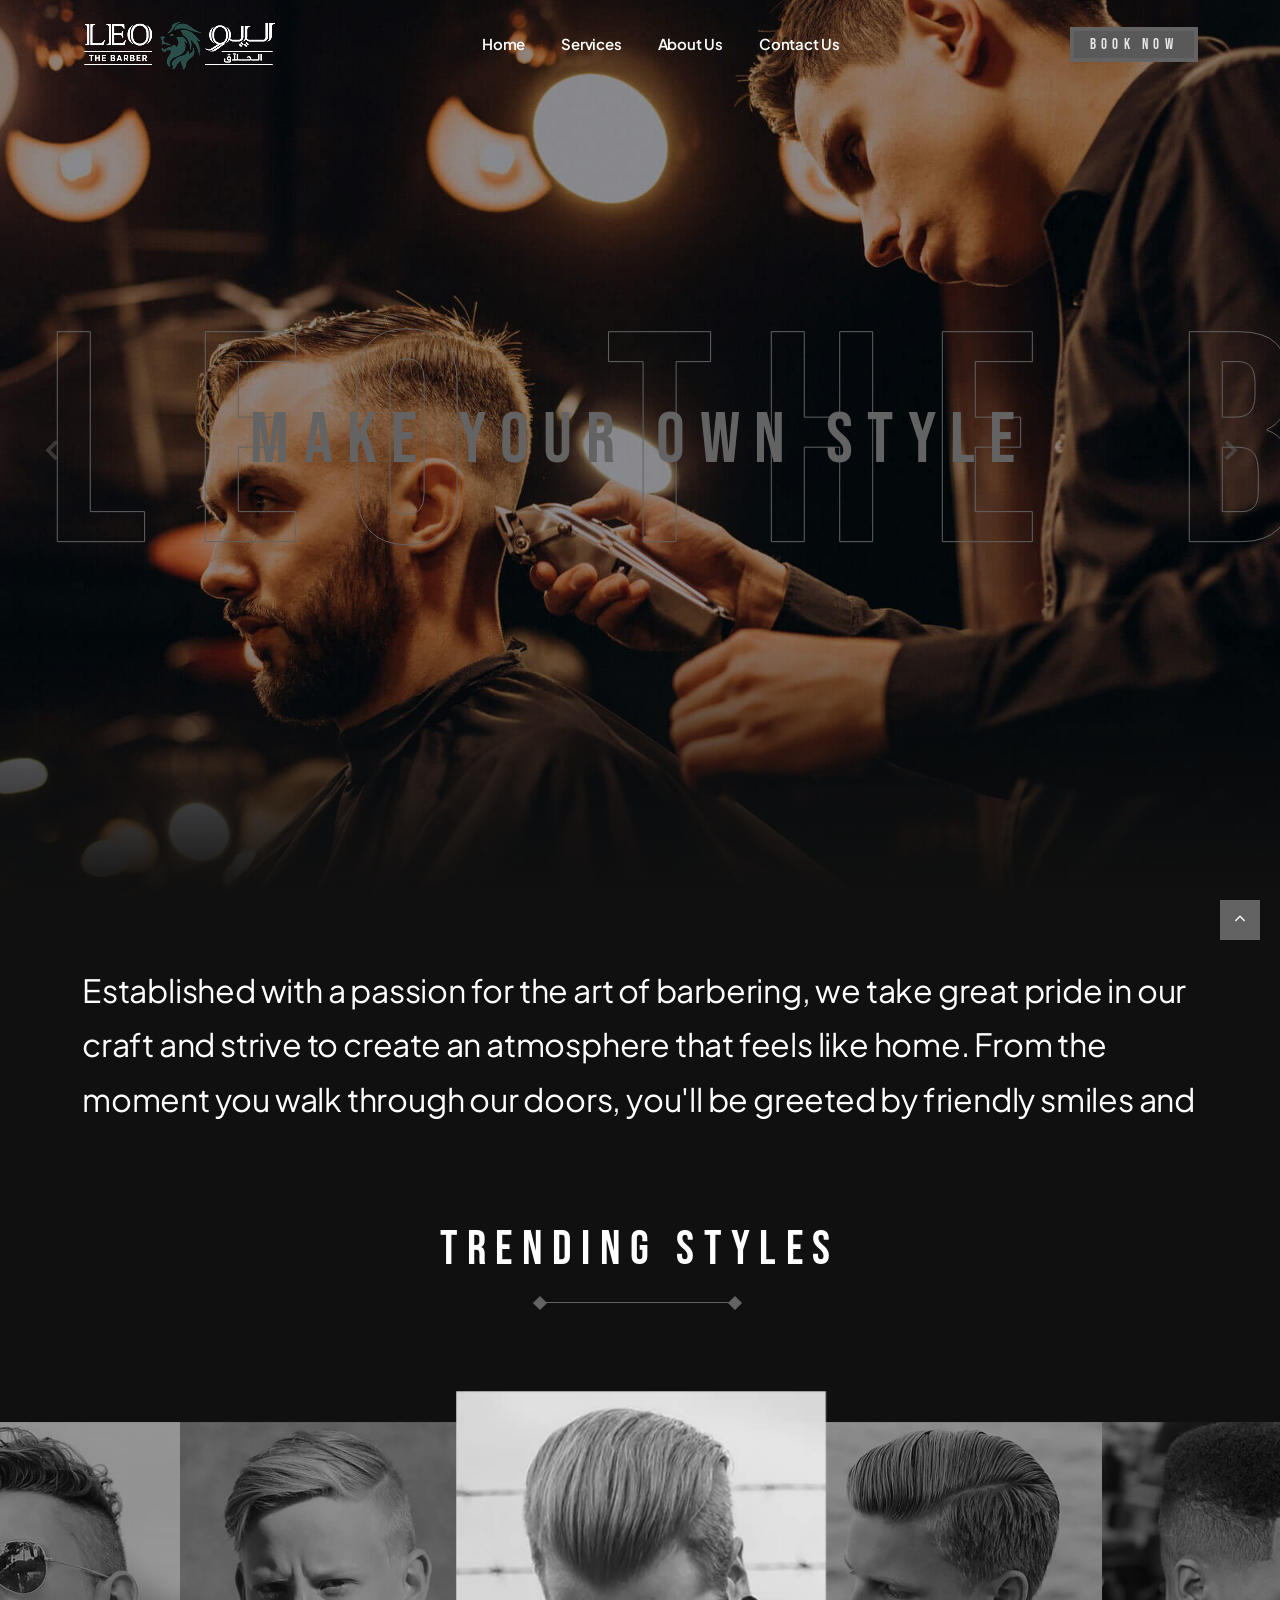
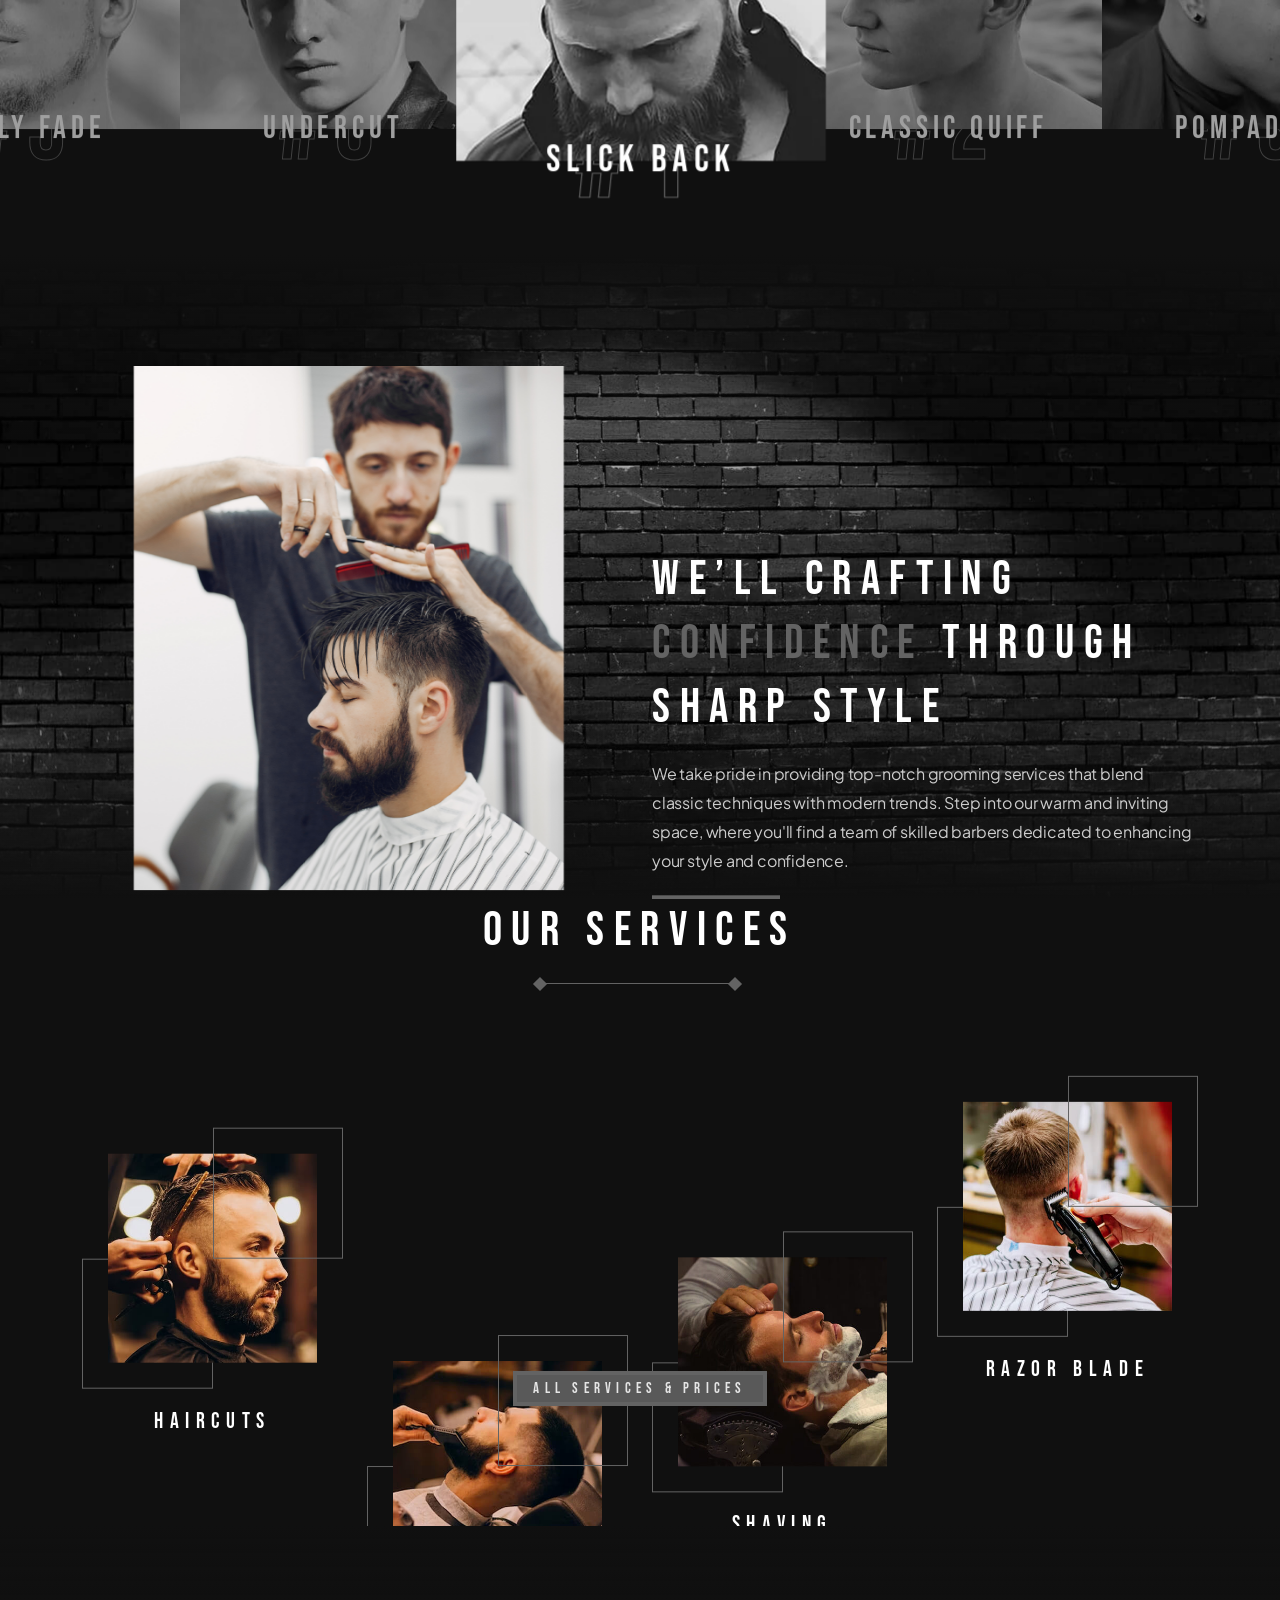
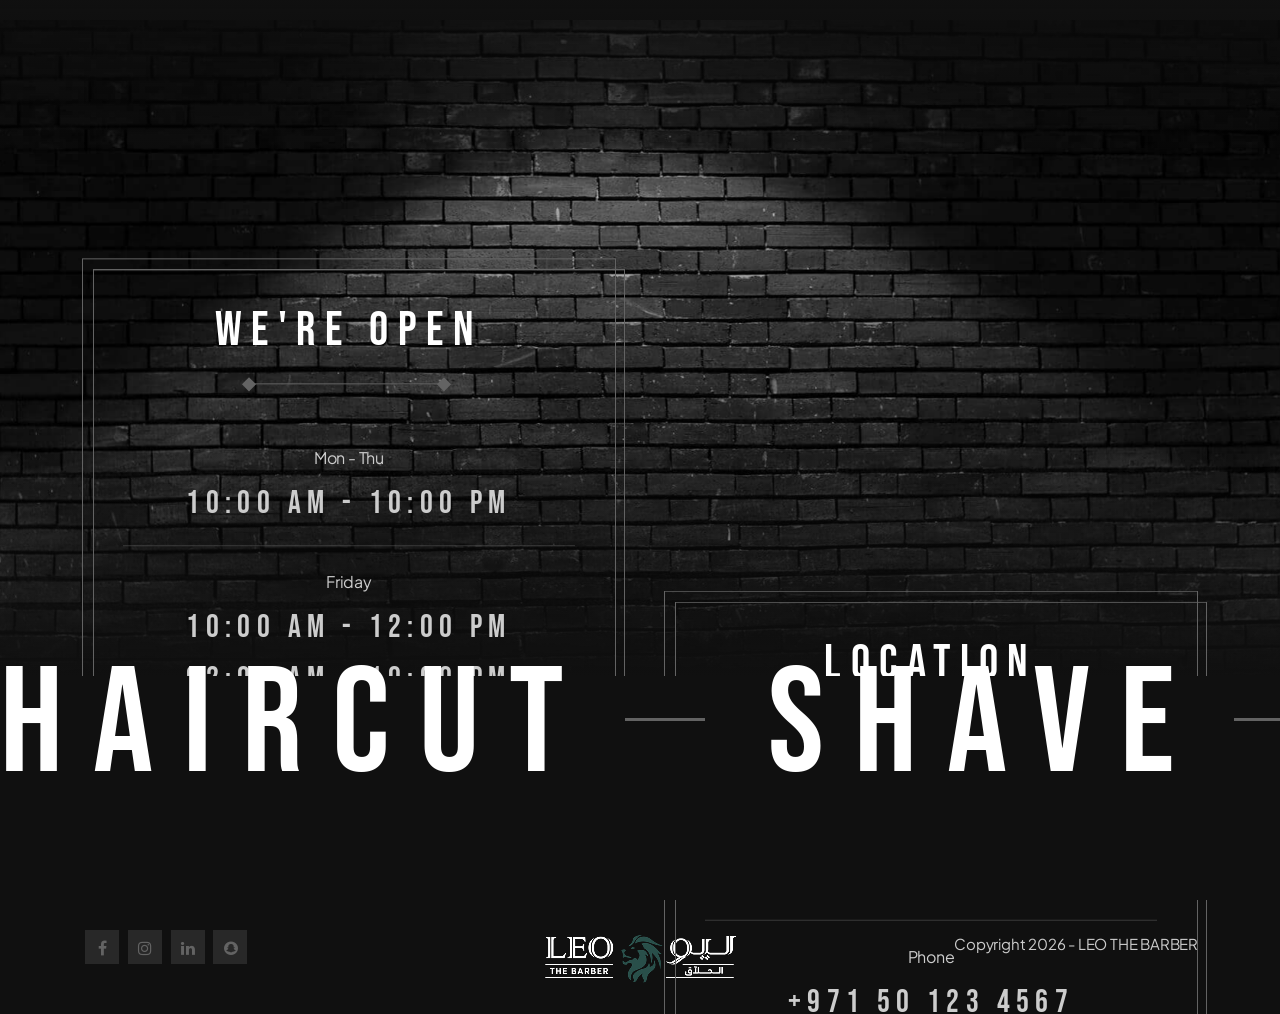
==== commit ebee7feb: "Update index.html" ====
--- a/index.html
+++ b/index.html
@@ -18,6 +18,12 @@
     <link href="css/coloring.css" rel="stylesheet" type="text/css">
     <!-- color scheme -->
     <link id="colors" href="css/colors/scheme-01.css" rel="stylesheet" type="text/css">
+    <style>
+        /* Make Trending Styles carousel images grayscale */
+        #section-trending img {
+            filter: grayscale(100%);
+        }
+    </style>
 </head>
 
 <body class="dark-scheme">
@@ -488,4 +494,4 @@
 </body>
 
 
-</html>+</html>
--- a/css/colors/scheme-01.css
+++ b/css/colors/scheme-01.css
@@ -1,7 +1,7 @@
 :root {
-  --primary-color: #294f4a;
-  --primary-color-rgb: 41, 79, 74;
+  --primary-color: #636363;
+  --primary-color-rgb: 99, 99, 99;
 
-  --secondary-color: #294f4a;
-  --secondary-color-rgb: 41, 79, 74;
-}+  --secondary-color: #9c9c9c;
+  --secondary-color-rgb: 156, 156, 156;
+}
